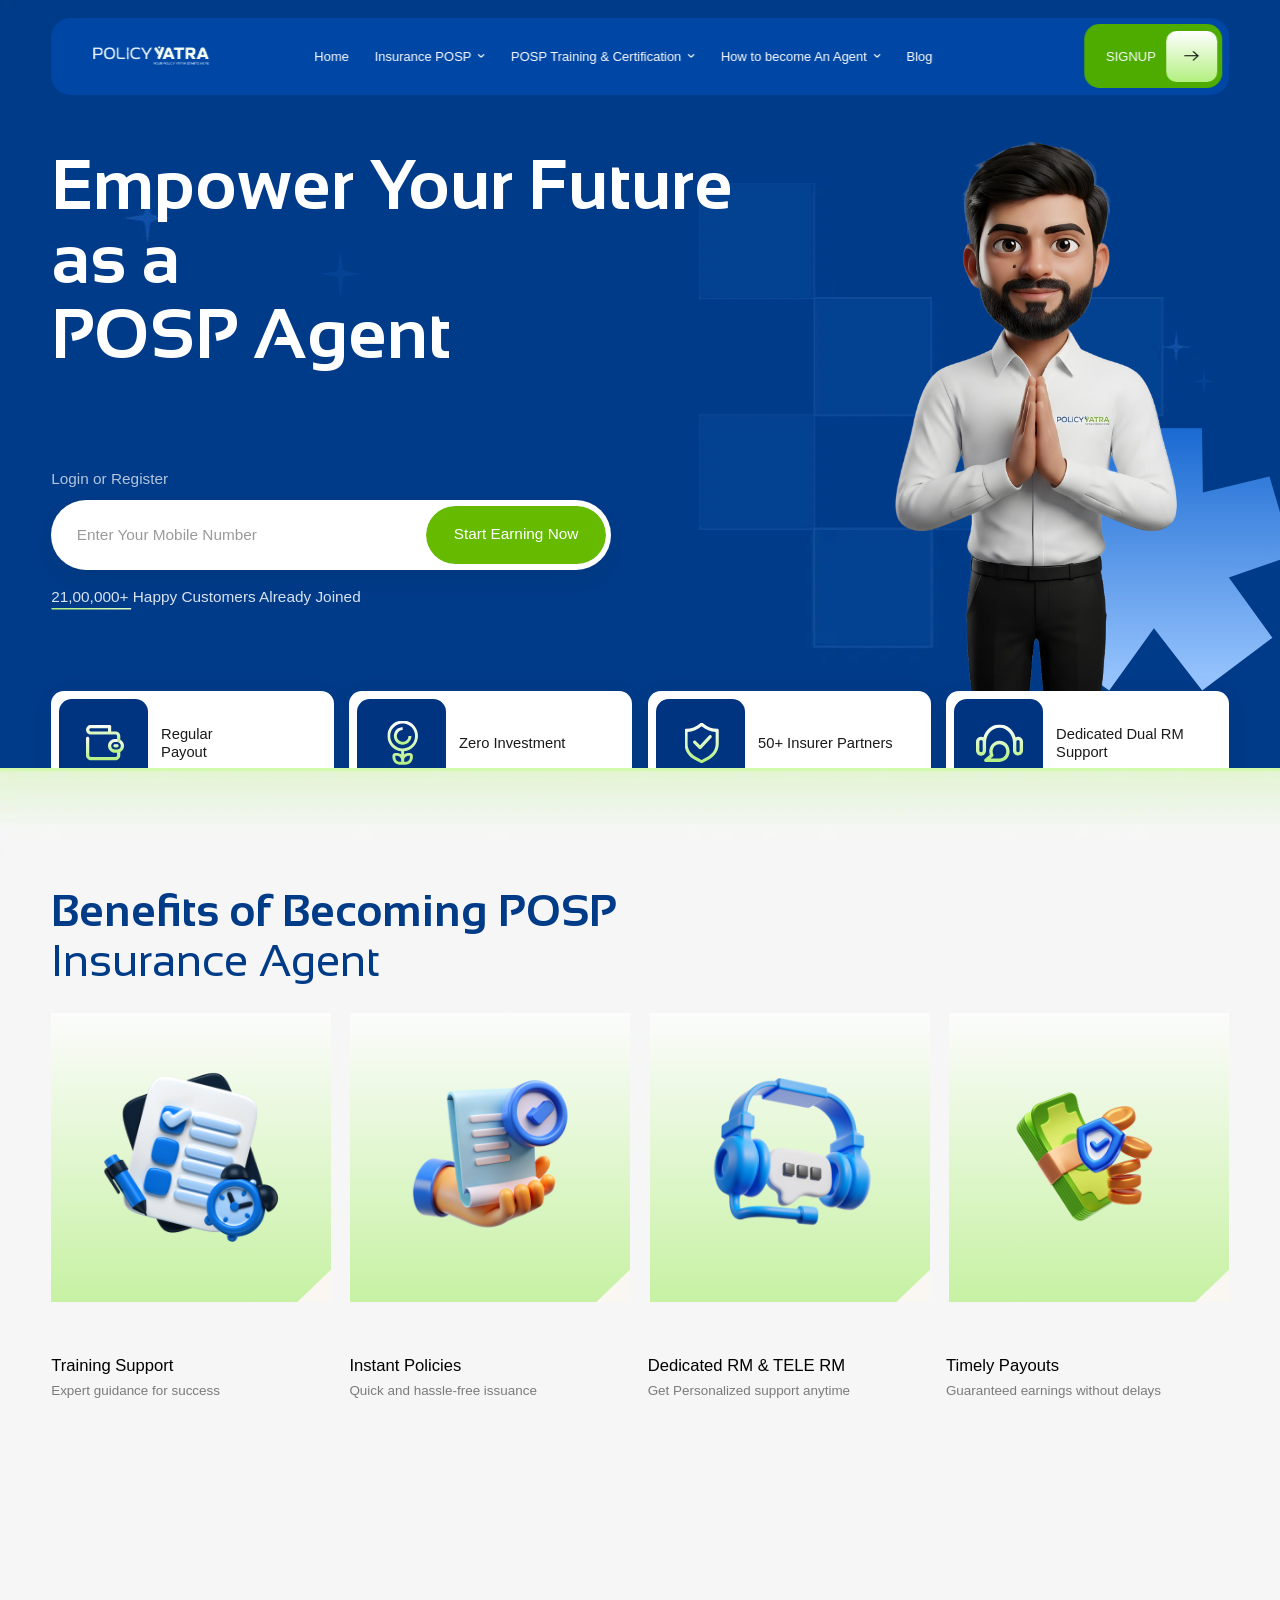
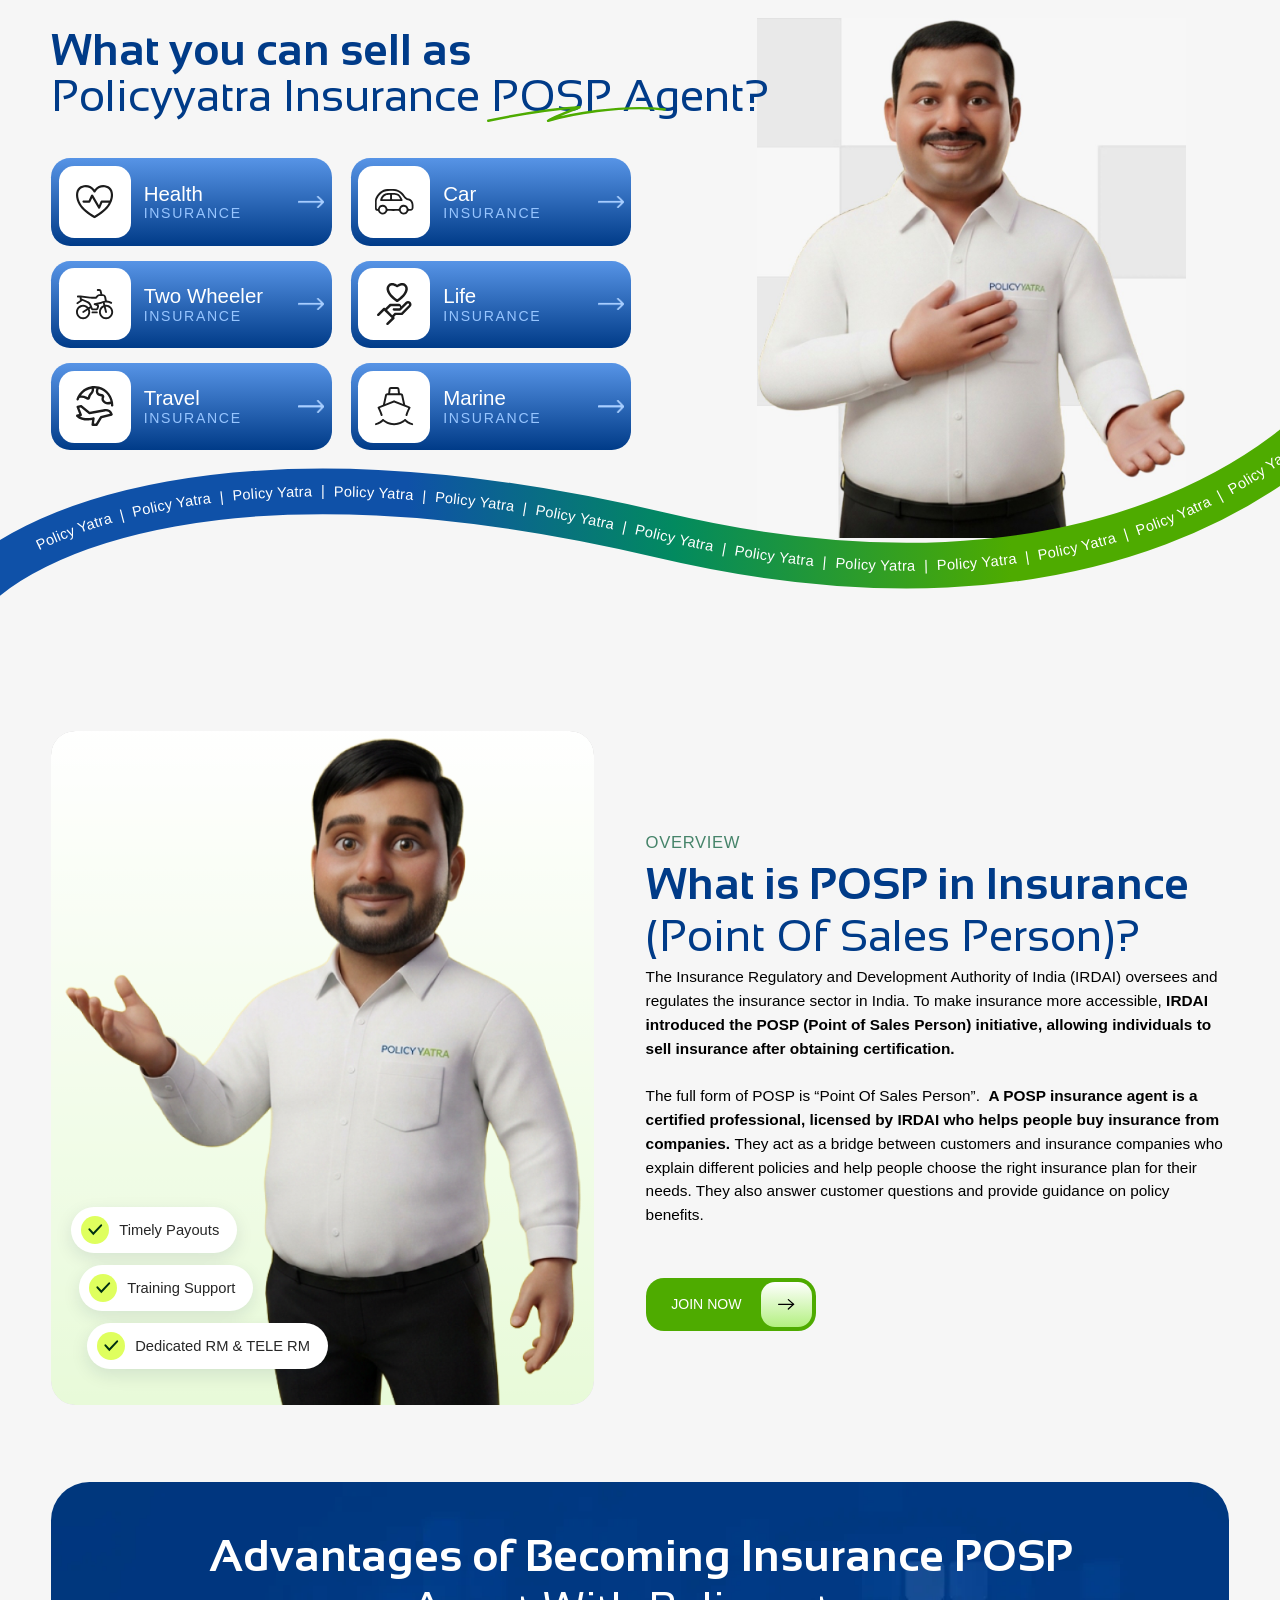
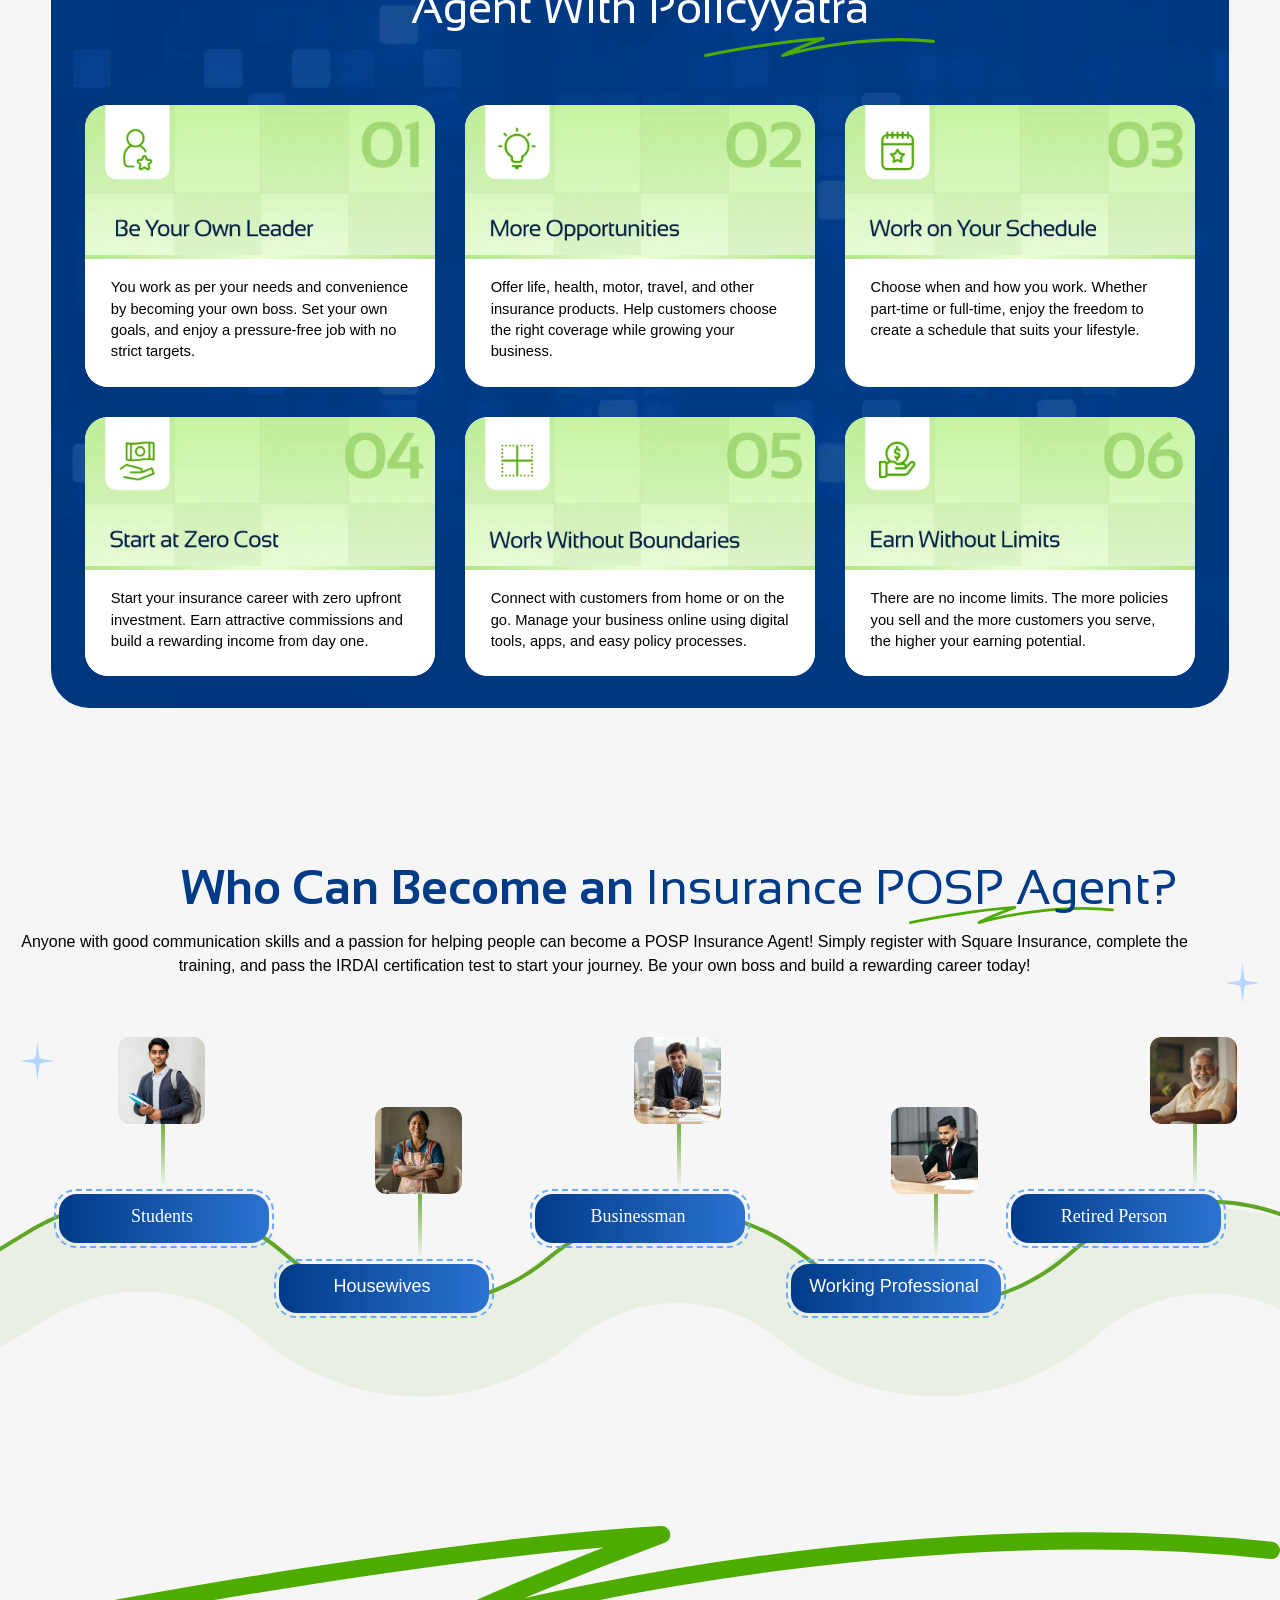
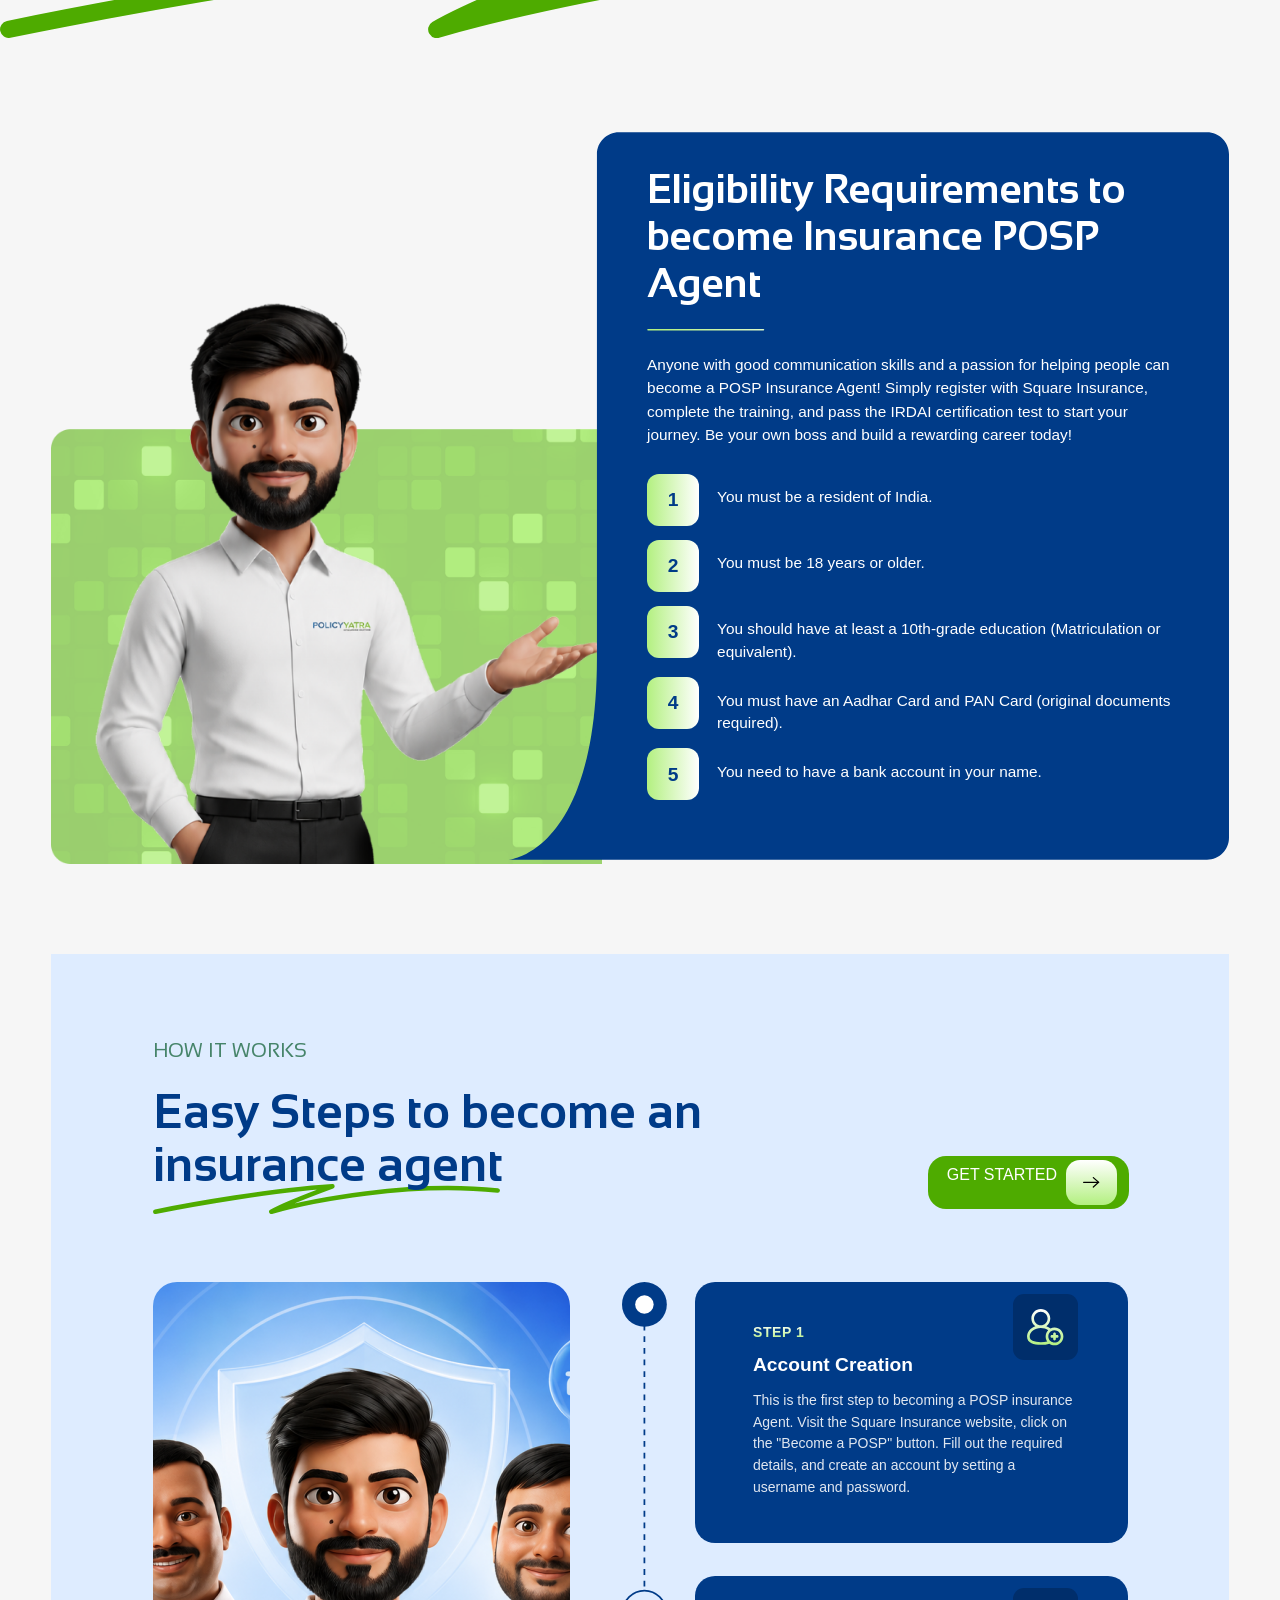
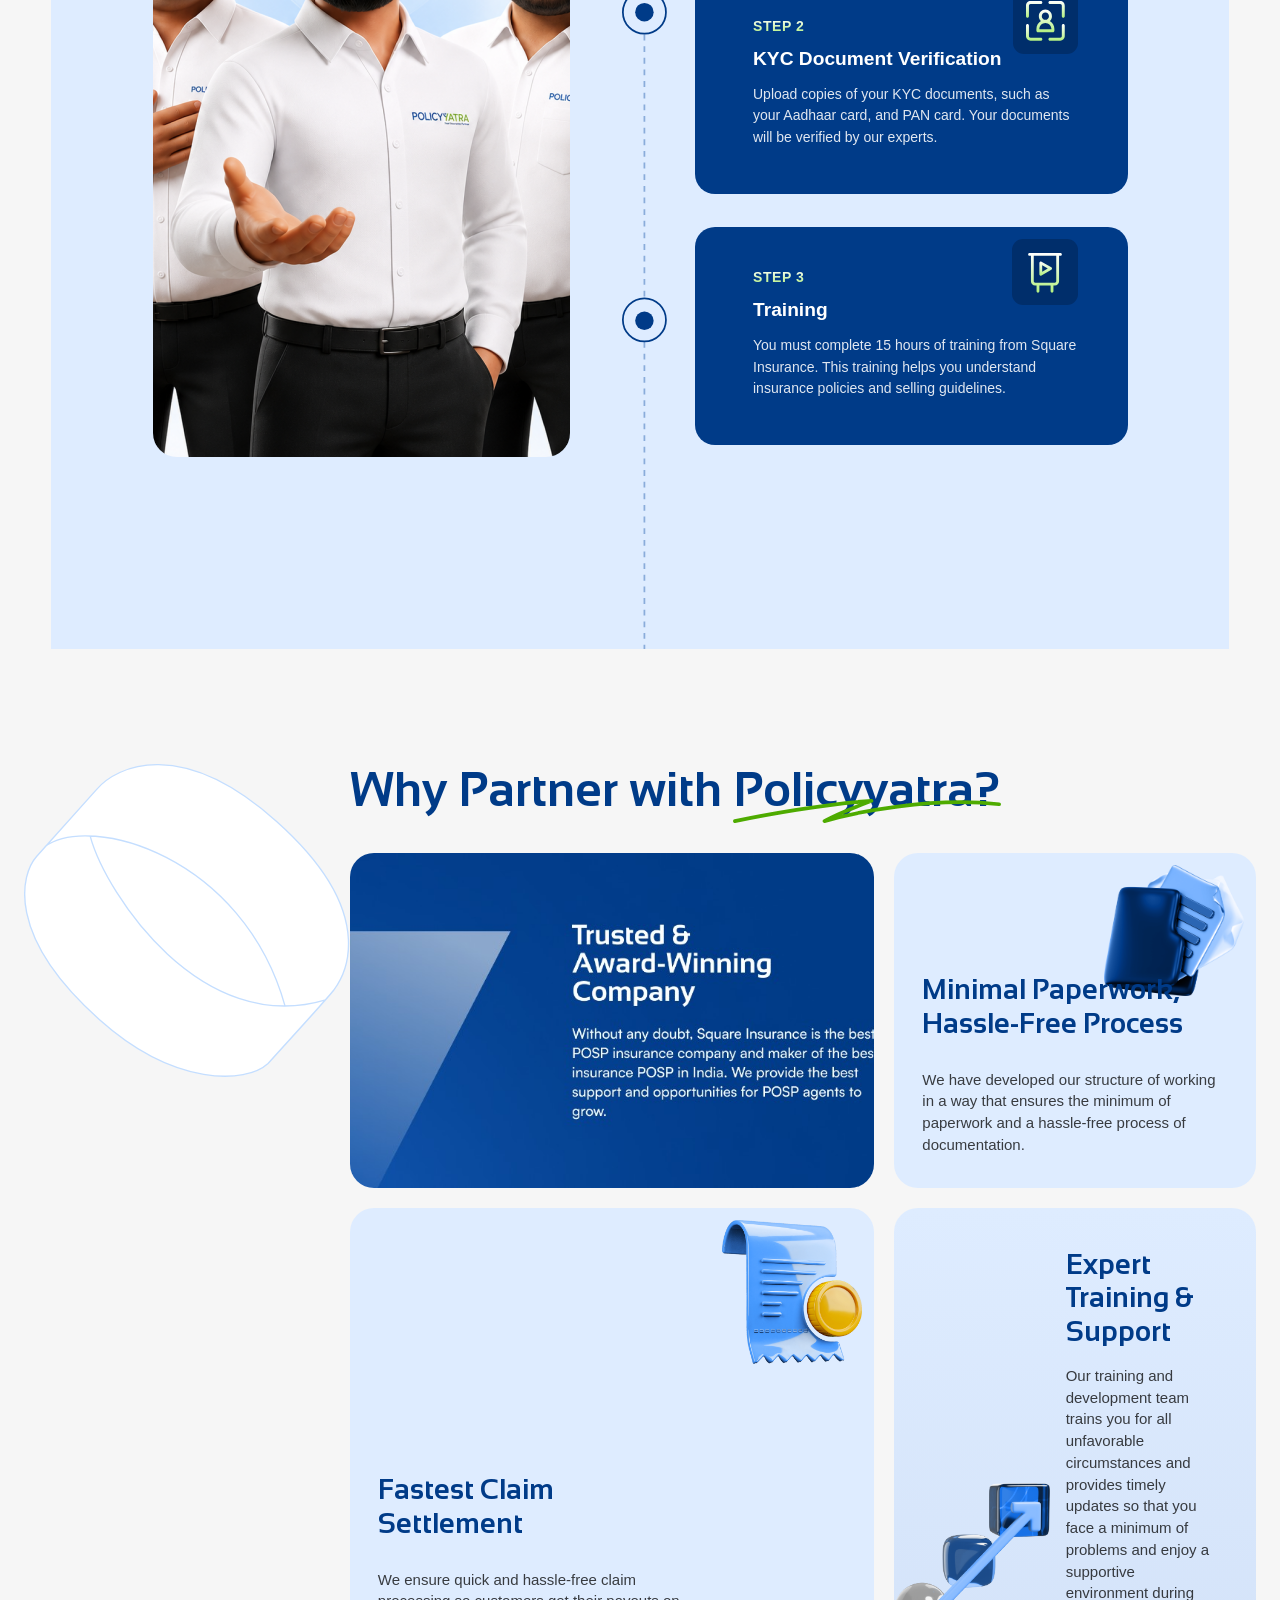
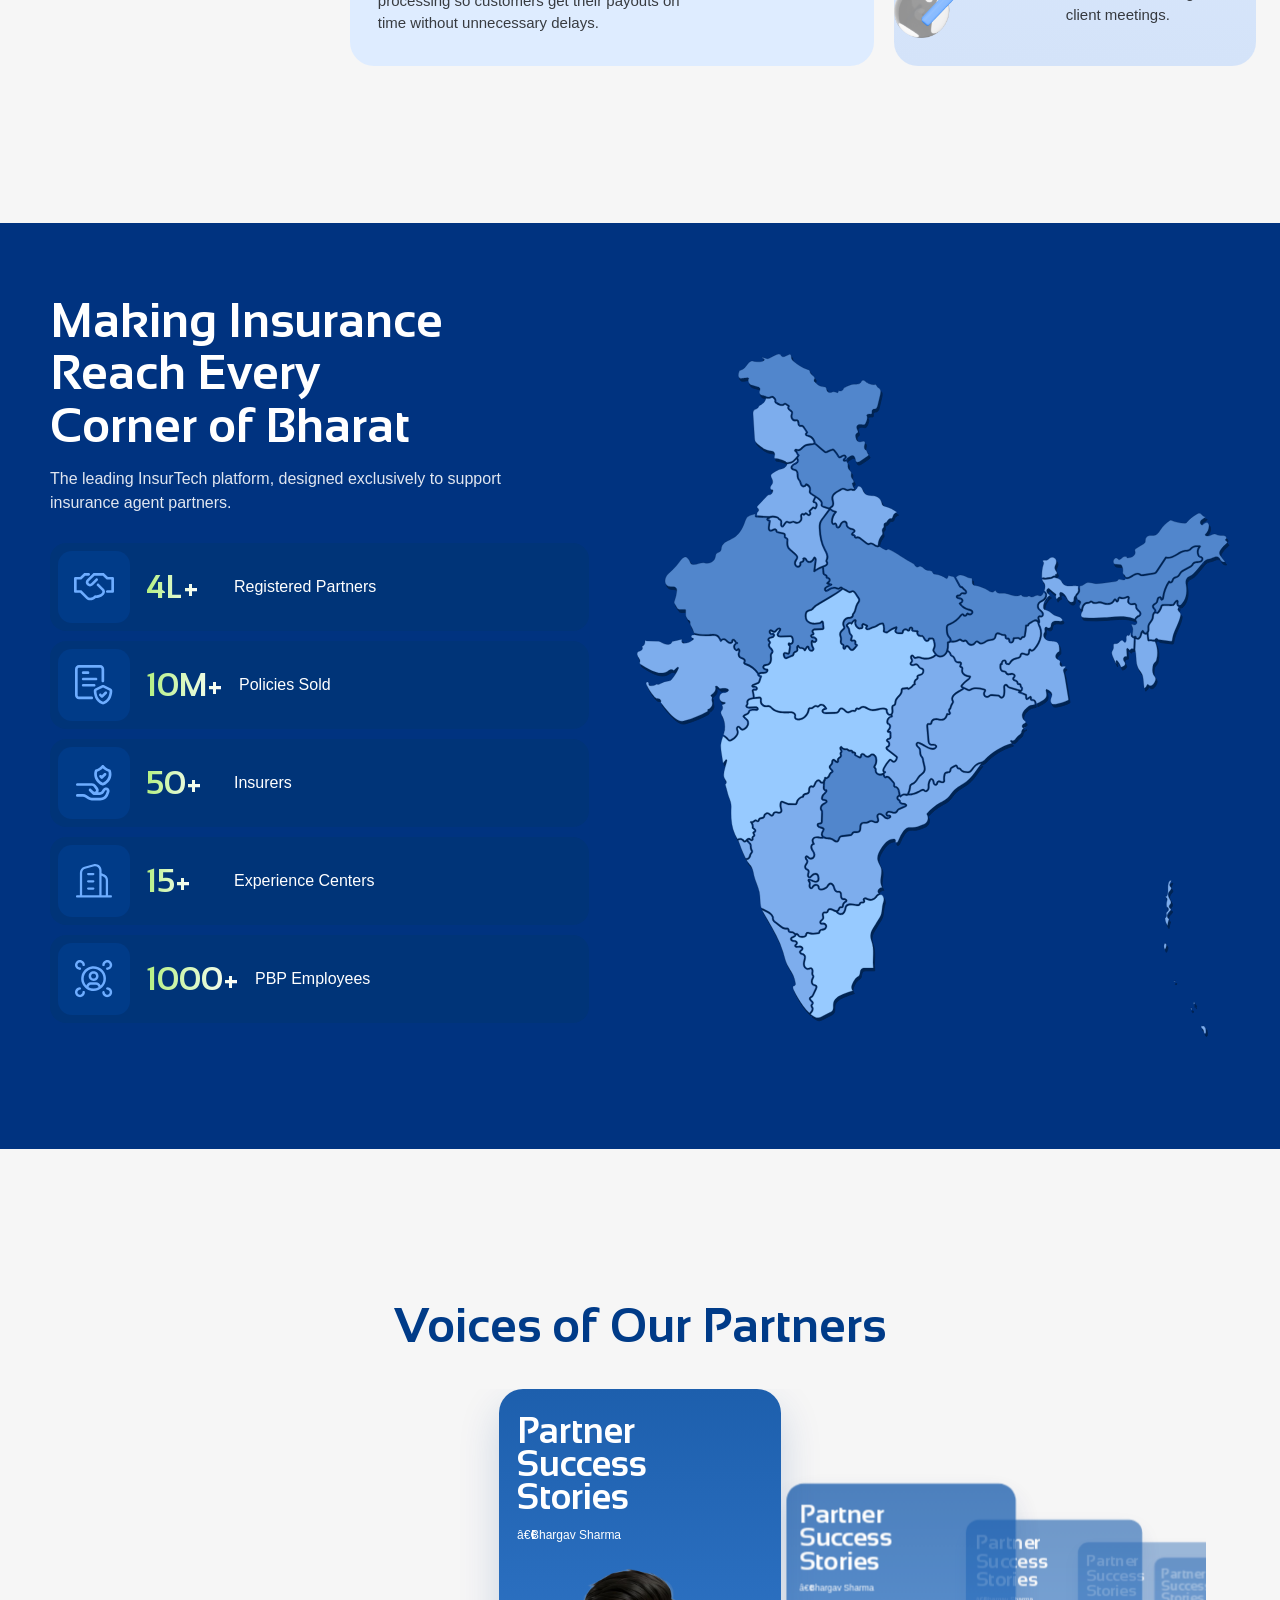
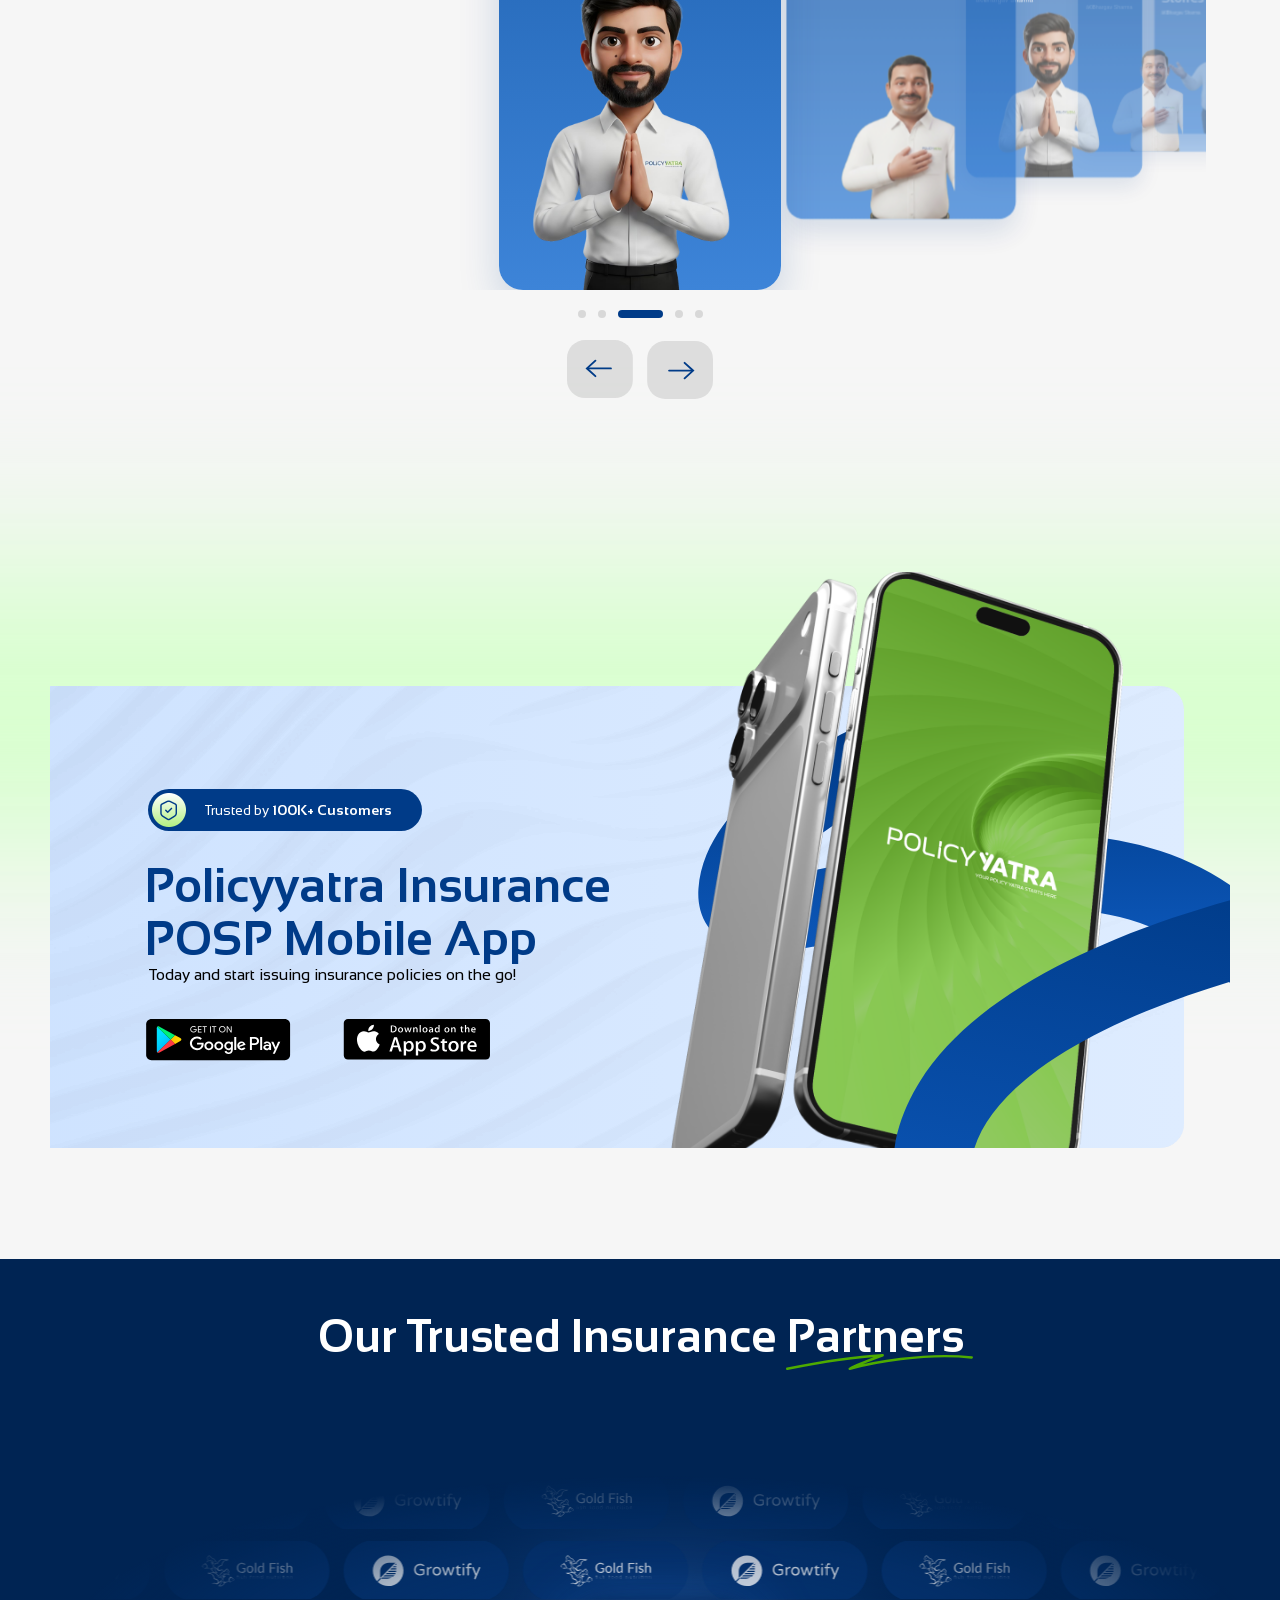
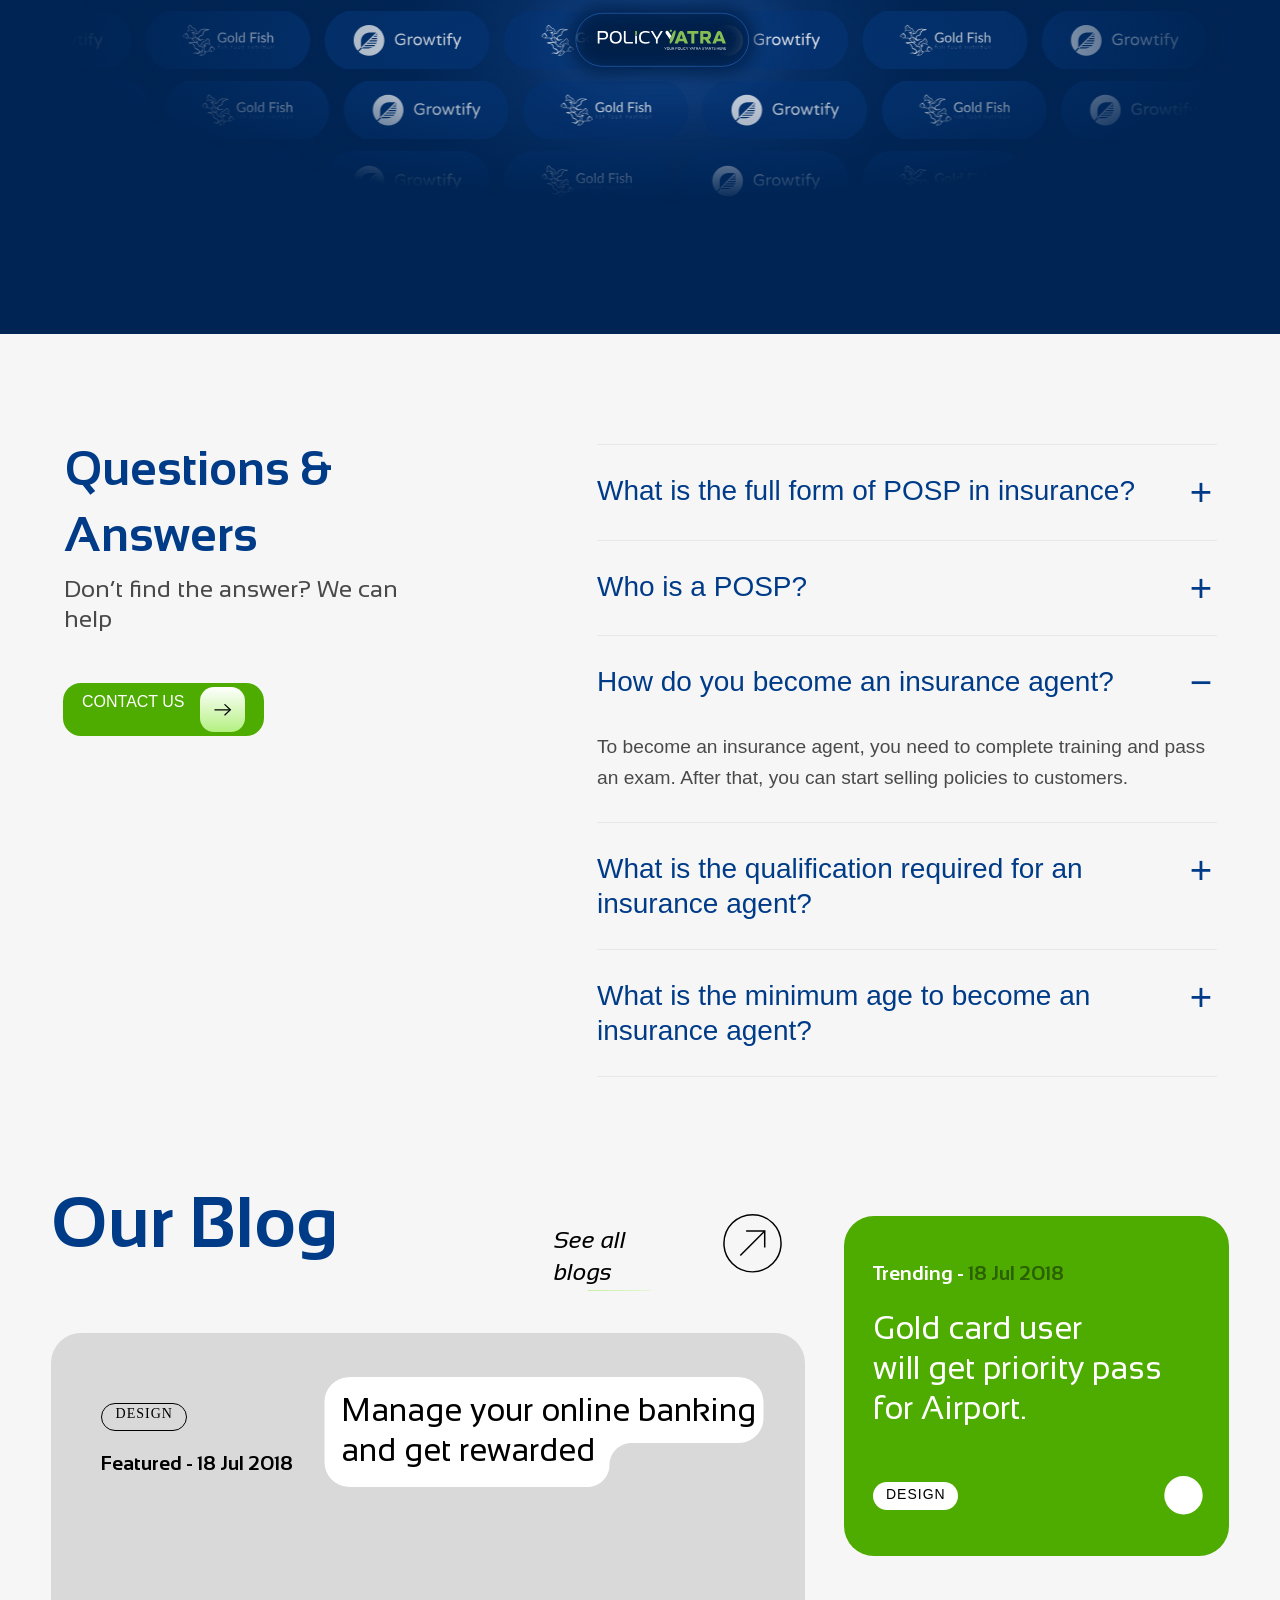
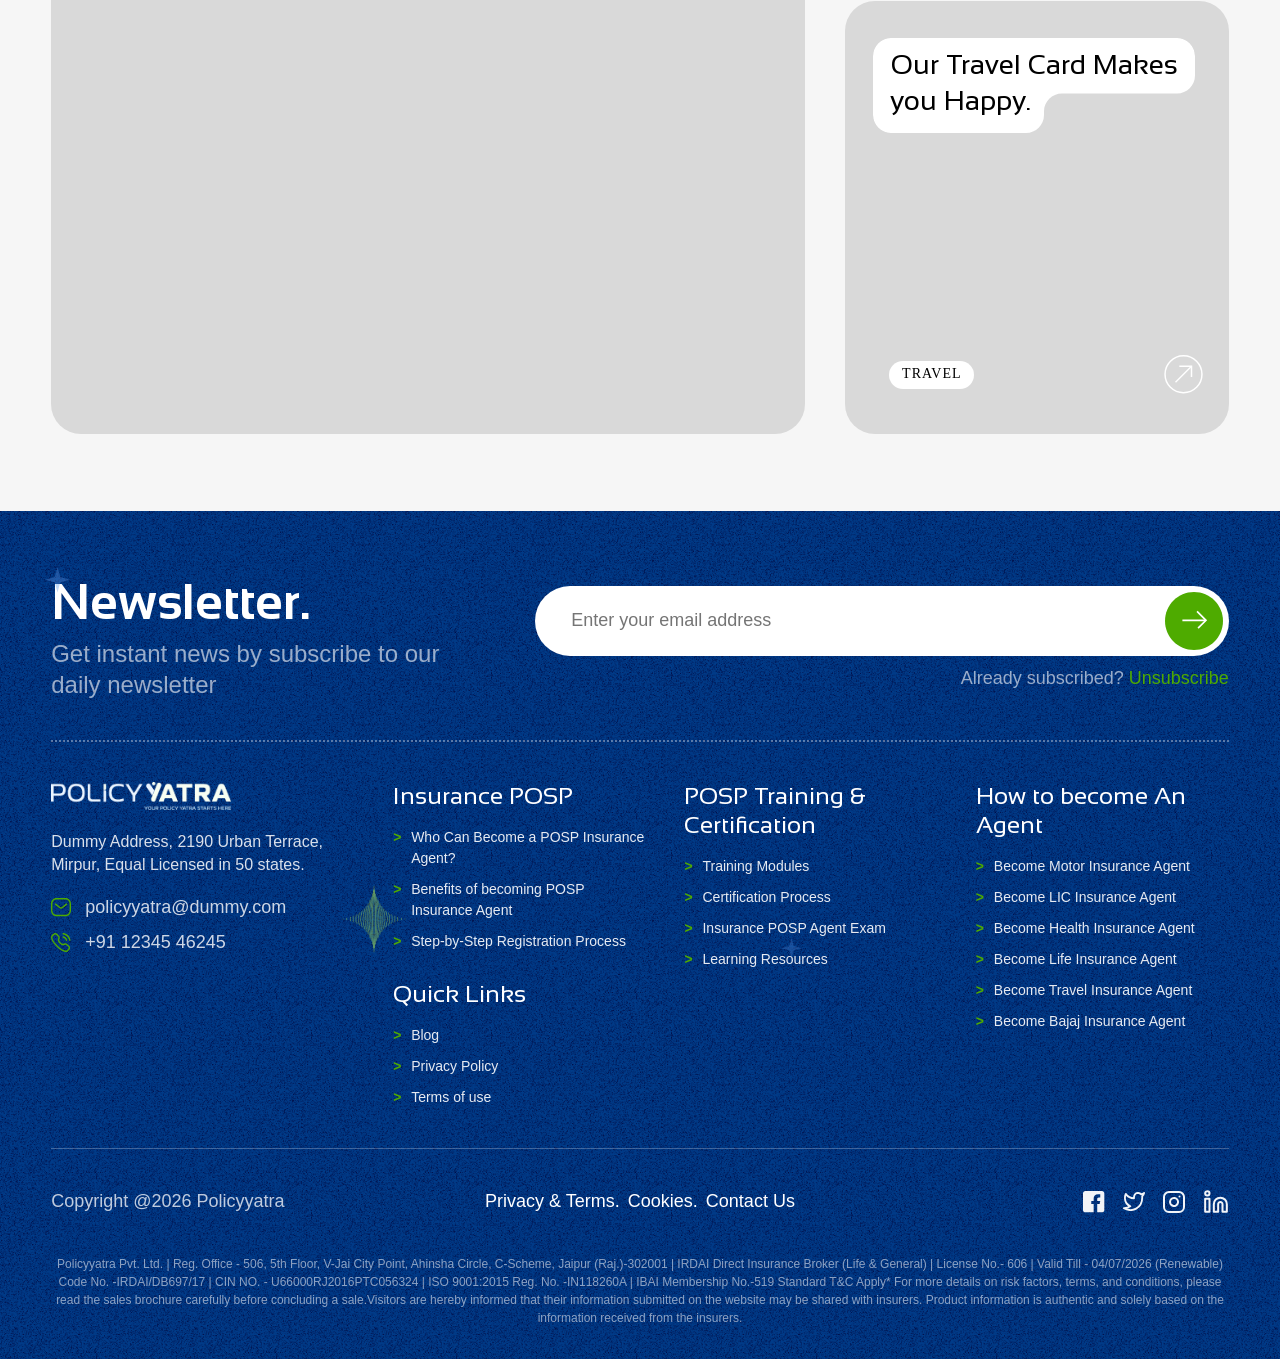
==== index.html @ 84788c5c "intial" ====
<!DOCTYPE html>
<html>

<head>
  <meta charset="utf-8" />
  <meta name="viewport" content="width=device-width, initial-scale=1, viewport-fit=cover" />

  <link rel="stylesheet" href="./global.css" />
  <link rel="stylesheet" href="./home.css" />
  <link rel="stylesheet" href="./forms/auth-forms.css" />
  <link rel="stylesheet" href="https://cdn.jsdelivr.net/npm/swiper@11/swiper-bundle.min.css" />
  <link rel="stylesheet" href="https://fonts.googleapis.com/css2?family=Sansation:wght@400;700&display=swap" />

  <style>
    @font-face {
      font-family: "Satoshi";
      src: url("https://cdn.jsdelivr.net/fontsource/fonts/satoshi@latest/latin-300-normal.woff2") format("woff2");
      font-weight: 300;
      font-style: normal;
      font-display: swap;
      unicode-range:
        U+0000-00FF, U+0131, U+0152-0153, U+02BB-02BC, U+02C6, U+02DA, U+02DC,
        U+0304, U+0308, U+0329, U+2000-206F, U+20AC, U+2122, U+2191, U+2193,
        U+2212, U+2215, U+FEFF, U+FFFD;
    }

    @font-face {
      font-family: "Satoshi";
      src: url("https://cdn.jsdelivr.net/fontsource/fonts/satoshi@latest/latin-ext-300-normal.woff2") format("woff2");
      font-weight: 300;
      font-style: normal;
      font-display: swap;
      unicode-range:
        U+0100-02AF, U+0304, U+0308, U+0329, U+1E00-1E9F, U+1EF2-1EFF, U+2020,
        U+20A0-20AB, U+20AD-20C0, U+2113, U+2C60-2C7F, U+A720-A7FF;
    }

    @font-face {
      font-family: "Satoshi";
      src: url("https://cdn.jsdelivr.net/fontsource/fonts/satoshi@latest/korean-300-normal.woff2") format("woff2");
      font-weight: 300;
      font-style: normal;
      font-display: swap;
      unicode-range:
        U+AC00-D7AF, U+1100-11FF, U+3130-318F, U+A960-A97F, U+D7B0-D7FF;
    }

    @font-face {
      font-family: "Satoshi";
      src: url("https://cdn.jsdelivr.net/fontsource/fonts/satoshi@latest/japanese-300-normal.woff2") format("woff2");
      font-weight: 300;
      font-style: normal;
      font-display: swap;
      unicode-range:
        U+3000-303F, U+3040-309F, U+30A0-30FF, U+FF00-FFEF, U+4E00-9FAF;
    }

    @font-face {
      font-family: "Satoshi";
      src: url("https://cdn.jsdelivr.net/fontsource/fonts/satoshi@latest/chinese-simplified-300-normal.woff2") format("woff2");
      font-weight: 300;
      font-style: normal;
      font-display: swap;
      unicode-range: U+4E00-9FFF, U+3400-4DBF;
    }

    @font-face {
      font-family: "Satoshi";
      src: url("https://cdn.jsdelivr.net/fontsource/fonts/satoshi@latest/latin-400-normal.woff2") format("woff2");
      font-weight: 400;
      font-style: normal;
      font-display: swap;
      unicode-range:
        U+0000-00FF, U+0131, U+0152-0153, U+02BB-02BC, U+02C6, U+02DA, U+02DC,
        U+0304, U+0308, U+0329, U+2000-206F, U+20AC, U+2122, U+2191, U+2193,
        U+2212, U+2215, U+FEFF, U+FFFD;
    }

    @font-face {
      font-family: "Satoshi";
      src: url("https://cdn.jsdelivr.net/fontsource/fonts/satoshi@latest/latin-ext-400-normal.woff2") format("woff2");
      font-weight: 400;
      font-style: normal;
      font-display: swap;
      unicode-range:
        U+0100-02AF, U+0304, U+0308, U+0329, U+1E00-1E9F, U+1EF2-1EFF, U+2020,
        U+20A0-20AB, U+20AD-20C0, U+2113, U+2C60-2C7F, U+A720-A7FF;
    }

    @font-face {
      font-family: "Satoshi";
      src: url("https://cdn.jsdelivr.net/fontsource/fonts/satoshi@latest/korean-400-normal.woff2") format("woff2");
      font-weight: 400;
      font-style: normal;
      font-display: swap;
      unicode-range:
        U+AC00-D7AF, U+1100-11FF, U+3130-318F, U+A960-A97F, U+D7B0-D7FF;
    }

    @font-face {
      font-family: "Satoshi";
      src: url("https://cdn.jsdelivr.net/fontsource/fonts/satoshi@latest/japanese-400-normal.woff2") format("woff2");
      font-weight: 400;
      font-style: normal;
      font-display: swap;
      unicode-range:
        U+3000-303F, U+3040-309F, U+30A0-30FF, U+FF00-FFEF, U+4E00-9FAF;
    }

    @font-face {
      font-family: "Satoshi";
      src: url("https://cdn.jsdelivr.net/fontsource/fonts/satoshi@latest/chinese-simplified-400-normal.woff2") format("woff2");
      font-weight: 400;
      font-style: normal;
      font-display: swap;
      unicode-range: U+4E00-9FFF, U+3400-4DBF;
    }

    @font-face {
      font-family: "Satoshi";
      src: url("https://cdn.jsdelivr.net/fontsource/fonts/satoshi@latest/latin-500-normal.woff2") format("woff2");
      font-weight: 500;
      font-style: normal;
      font-display: swap;
      unicode-range:
        U+0000-00FF, U+0131, U+0152-0153, U+02BB-02BC, U+02C6, U+02DA, U+02DC,
        U+0304, U+0308, U+0329, U+2000-206F, U+20AC, U+2122, U+2191, U+2193,
        U+2212, U+2215, U+FEFF, U+FFFD;
    }

    @font-face {
      font-family: "Satoshi";
      src: url("https://cdn.jsdelivr.net/fontsource/fonts/satoshi@latest/latin-ext-500-normal.woff2") format("woff2");
      font-weight: 500;
      font-style: normal;
      font-display: swap;
      unicode-range:
        U+0100-02AF, U+0304, U+0308, U+0329, U+1E00-1E9F, U+1EF2-1EFF, U+2020,
        U+20A0-20AB, U+20AD-20C0, U+2113, U+2C60-2C7F, U+A720-A7FF;
    }

    @font-face {
      font-family: "Satoshi";
      src: url("https://cdn.jsdelivr.net/fontsource/fonts/satoshi@latest/korean-500-normal.woff2") format("woff2");
      font-weight: 500;
      font-style: normal;
      font-display: swap;
      unicode-range:
        U+AC00-D7AF, U+1100-11FF, U+3130-318F, U+A960-A97F, U+D7B0-D7FF;
    }

    @font-face {
      font-family: "Satoshi";
      src: url("https://cdn.jsdelivr.net/fontsource/fonts/satoshi@latest/japanese-500-normal.woff2") format("woff2");
      font-weight: 500;
      font-style: normal;
      font-display: swap;
      unicode-range:
        U+3000-303F, U+3040-309F, U+30A0-30FF, U+FF00-FFEF, U+4E00-9FAF;
    }

    @font-face {
      font-family: "Satoshi";
      src: url("https://cdn.jsdelivr.net/fontsource/fonts/satoshi@latest/chinese-simplified-500-normal.woff2") format("woff2");
      font-weight: 500;
      font-style: normal;
      font-display: swap;
      unicode-range: U+4E00-9FFF, U+3400-4DBF;
    }

    @font-face {
      font-family: "Satoshi";
      src: url("https://cdn.jsdelivr.net/fontsource/fonts/satoshi@latest/latin-700-normal.woff2") format("woff2");
      font-weight: 700;
      font-style: normal;
      font-display: swap;
      unicode-range:
        U+0000-00FF, U+0131, U+0152-0153, U+02BB-02BC, U+02C6, U+02DA, U+02DC,
        U+0304, U+0308, U+0329, U+2000-206F, U+20AC, U+2122, U+2191, U+2193,
        U+2212, U+2215, U+FEFF, U+FFFD;
    }

    @font-face {
      font-family: "Satoshi";
      src: url("https://cdn.jsdelivr.net/fontsource/fonts/satoshi@latest/latin-ext-700-normal.woff2") format("woff2");
      font-weight: 700;
      font-style: normal;
      font-display: swap;
      unicode-range:
        U+0100-02AF, U+0304, U+0308, U+0329, U+1E00-1E9F, U+1EF2-1EFF, U+2020,
        U+20A0-20AB, U+20AD-20C0, U+2113, U+2C60-2C7F, U+A720-A7FF;
    }

    @font-face {
      font-family: "Satoshi";
      src: url("https://cdn.jsdelivr.net/fontsource/fonts/satoshi@latest/korean-700-normal.woff2") format("woff2");
      font-weight: 700;
      font-style: normal;
      font-display: swap;
      unicode-range:
        U+AC00-D7AF, U+1100-11FF, U+3130-318F, U+A960-A97F, U+D7B0-D7FF;
    }

    @font-face {
      font-family: "Satoshi";
      src: url("https://cdn.jsdelivr.net/fontsource/fonts/satoshi@latest/japanese-700-normal.woff2") format("woff2");
      font-weight: 700;
      font-style: normal;
      font-display: swap;
      unicode-range:
        U+3000-303F, U+3040-309F, U+30A0-30FF, U+FF00-FFEF, U+4E00-9FAF;
    }

    @font-face {
      font-family: "Satoshi";
      src: url("https://cdn.jsdelivr.net/fontsource/fonts/satoshi@latest/chinese-simplified-700-normal.woff2") format("woff2");
      font-weight: 700;
      font-style: normal;
      font-display: swap;
      unicode-range: U+4E00-9FFF, U+3400-4DBF;
    }

    @font-face {
      font-family: "Satoshi";
      src: url("https://cdn.jsdelivr.net/fontsource/fonts/satoshi@latest/latin-900-normal.woff2") format("woff2");
      font-weight: 900;
      font-style: normal;
      font-display: swap;
      unicode-range:
        U+0000-00FF, U+0131, U+0152-0153, U+02BB-02BC, U+02C6, U+02DA, U+02DC,
        U+0304, U+0308, U+0329, U+2000-206F, U+20AC, U+2122, U+2191, U+2193,
        U+2212, U+2215, U+FEFF, U+FFFD;
    }

    @font-face {
      font-family: "Satoshi";
      src: url("https://cdn.jsdelivr.net/fontsource/fonts/satoshi@latest/latin-ext-900-normal.woff2") format("woff2");
      font-weight: 900;
      font-style: normal;
      font-display: swap;
      unicode-range:
        U+0100-02AF, U+0304, U+0308, U+0329, U+1E00-1E9F, U+1EF2-1EFF, U+2020,
        U+20A0-20AB, U+20AD-20C0, U+2113, U+2C60-2C7F, U+A720-A7FF;
    }

    @font-face {
      font-family: "Satoshi";
      src: url("https://cdn.jsdelivr.net/fontsource/fonts/satoshi@latest/korean-900-normal.woff2") format("woff2");
      font-weight: 900;
      font-style: normal;
      font-display: swap;
      unicode-range:
        U+AC00-D7AF, U+1100-11FF, U+3130-318F, U+A960-A97F, U+D7B0-D7FF;
    }

    @font-face {
      font-family: "Satoshi";
      src: url("https://cdn.jsdelivr.net/fontsource/fonts/satoshi@latest/japanese-900-normal.woff2") format("woff2");
      font-weight: 900;
      font-style: normal;
      font-display: swap;
      unicode-range:
        U+3000-303F, U+3040-309F, U+30A0-30FF, U+FF00-FFEF, U+4E00-9FAF;
    }

    @font-face {
      font-family: "Satoshi";
      src: url("https://cdn.jsdelivr.net/fontsource/fonts/satoshi@latest/chinese-simplified-900-normal.woff2") format("woff2");
      font-weight: 900;
      font-style: normal;
      font-display: swap;
      unicode-range: U+4E00-9FFF, U+3400-4DBF;
    }

    @font-face {
      font-family: "Satoshi";
      src: url("https://cdn.jsdelivr.net/fontsource/fonts/satoshi@latest/latin-400-italic.woff2") format("woff2");
      font-weight: 400;
      font-style: italic;
      font-display: swap;
      unicode-range:
        U+0000-00FF, U+0131, U+0152-0153, U+02BB-02BC, U+02C6, U+02DA, U+02DC,
        U+0304, U+0308, U+0329, U+2000-206F, U+20AC, U+2122, U+2191, U+2193,
        U+2212, U+2215, U+FEFF, U+FFFD;
    }

    @font-face {
      font-family: "Satoshi";
      src: url("https://cdn.jsdelivr.net/fontsource/fonts/satoshi@latest/latin-ext-400-italic.woff2") format("woff2");
      font-weight: 400;
      font-style: italic;
      font-display: swap;
      unicode-range:
        U+0100-02AF, U+0304, U+0308, U+0329, U+1E00-1E9F, U+1EF2-1EFF, U+2020,
        U+20A0-20AB, U+20AD-20C0, U+2113, U+2C60-2C7F, U+A720-A7FF;
    }

    @font-face {
      font-family: "Satoshi";
      src: url("https://cdn.jsdelivr.net/fontsource/fonts/satoshi@latest/korean-400-italic.woff2") format("woff2");
      font-weight: 400;
      font-style: italic;
      font-display: swap;
      unicode-range:
        U+AC00-D7AF, U+1100-11FF, U+3130-318F, U+A960-A97F, U+D7B0-D7FF;
    }

    @font-face {
      font-family: "Satoshi";
      src: url("https://cdn.jsdelivr.net/fontsource/fonts/satoshi@latest/japanese-400-italic.woff2") format("woff2");
      font-weight: 400;
      font-style: italic;
      font-display: swap;
      unicode-range:
        U+3000-303F, U+3040-309F, U+30A0-30FF, U+FF00-FFEF, U+4E00-9FAF;
    }

    @font-face {
      font-family: "Satoshi";
      src: url("https://cdn.jsdelivr.net/fontsource/fonts/satoshi@latest/chinese-simplified-400-italic.woff2") format("woff2");
      font-weight: 400;
      font-style: italic;
      font-display: swap;
      unicode-range: U+4E00-9FFF, U+3400-4DBF;
    }
  </style>
</head>

<body class="is-loading">
  <div id="page-loader" class="page-loader" role="status" aria-live="polite" aria-label="Loading Policy Yatra">
    <div class="page-loader__stage">
      <div class="page-loader__monogram" aria-hidden="true">
        <svg class="page-loader__monogram-svg" viewBox="0 0 16 21" fill="none" xmlns="http://www.w3.org/2000/svg">
          <path class="monogram-part monogram-part--left" fill-rule="evenodd" clip-rule="evenodd"
            d="M0.963361 2.08997C-0.0595575 2.86884 -0.307638 4.37933 0.411465 5.44819L6.22177 14.0842L8.28719 8.79837L4.12875 2.61754C3.40965 1.54899 1.98535 1.31141 0.963258 2.08997H0.963361ZM6.66797 14.7472L9.38768 18.7891L11.4534 13.504L8.7341 9.46263L6.66786 14.7472H6.66797Z"
            fill="white" />
          <path class="monogram-part monogram-part--right" fill-rule="evenodd" clip-rule="evenodd"
            d="M14.2193 0.923833L14.2196 0.923936C15.3869 1.46017 15.9582 2.8804 15.4894 4.08037L9.56482 19.2438C9.09596 20.444 7.75769 20.9867 6.59043 20.4504L6.59012 20.4503C5.42287 19.914 4.8515 18.4939 5.32036 17.2938L11.2449 2.13041C11.7138 0.930228 13.0521 0.387495 14.2193 0.923833Z"
            fill="#84BD54" />
          <path class="monogram-part monogram-part--dot" fill-rule="evenodd" clip-rule="evenodd"
            d="M7.76458 1.52588e-05C8.70446 1.52588e-05 9.46612 0.762793 9.46612 1.70383C9.46612 2.64498 8.70436 3.40765 7.76458 3.40765C6.8247 3.40765 6.06305 2.64487 6.06305 1.70383C6.06305 0.76269 6.8248 1.52588e-05 7.76458 1.52588e-05Z"
            fill="#84BD54" />
        </svg>
      </div>

      <div class="page-loader__full-logo">
        <div class="page-loader__brand">
          <img class="page-loader__policy" alt="" src="./public/Policy.svg" />
          <div class="page-loader__wordmark">
            <img class="page-loader__arta" alt="" src="./public/ARTA.svg" />
            <img class="page-loader__y" alt="" src="./public/Y.svg" />
          </div>
        </div>
        <div class="page-loader__tagline-wrap">
          <img class="page-loader__tagline" alt="Your Policy Yatra starts here" src="./public/Tagline.svg" />
        </div>
      </div>
    </div>
  </div>

  <div class="home">
    <img class="vec-icon" alt="" src="./public/Vec.svg" />

    <div class="home-inner">
      <div class="brand-details-parent">
        <div class="brand-details">
          <img class="policy-icon" alt="" src="./public/Policy.svg" />

          <div class="wordmark-elements">
            <img class="arta-icon" alt="" src="./public/ARTA.svg" />

            <img class="y-icon" alt="" src="./public/Y.svg" />
          </div>
        </div>
        <img class="tagline-icon" alt="" src="./public/Tagline.svg" />
      </div>
    </div>
    <img class="vec-icon2" loading="lazy" alt="" src="./public/Vec.svg" />

    <!-- path-icon moved under products section -->

    <section class="hero-section-parent">
      <div class="hero-section">
        <div class="bg-elements">
          <div class="header-container">
            <div class="bg"></div>
            <div class="anim-star">
              <img class="images-icon" loading="lazy" alt="" src="./public/Images.svg" />
            </div>
            <img class="character-icon" alt="" src="./public/Character5@2x.png" />
            <header class="header">
              <div class="logo-wrapper">
                <div class="header-logo">
                  <div class="brand-details">
                    <div class="wordmark-elements">
                      <img class="arta-icon" alt="" src="./public/footerlogo.png" />
                    </div>
                  </div>
                </div>
              </div>
              <div class="header-nav">
                <nav class="nav-links" aria-label="Main navigation">
                  <a href="#" class="nav-item">Home</a>
                  <a href="#" class="nav-item nav-item--dropdown">
                    Insurance POSP
                    <img class="nav-chevron" alt="" src="./public/Path-43.svg" />
                  </a>
                  <a href="#" class="nav-item nav-item--dropdown">
                    POSP Training & Certification
                    <img class="nav-chevron" alt="" src="./public/Path-43.svg" />
                  </a>
                  <a href="#" class="nav-item nav-item--dropdown">
                    How to become An Agent
                    <img class="nav-chevron" alt="" src="./public/Path-43.svg" />
                  </a>
                  <a href="#" class="nav-item">Blog</a>
                </nav>
                <button class="sign-up" type="button" data-auth-show="signup" aria-controls="heroAuthMount">
                  <span class="signup">Signup</span>
                  <span class="sign-up-arrow">
                    <img class="cta-icon" alt="" src="./public/CTA1.svg" />
                  </span>
                </button>
              </div>
            </header>
            <div class="header-container-inner">
              <div class="frame-parent">
                <section class="graphic-title-elements-wrapper">
                  <div class="graphic-title-elements">
                    <div class="visuals-wrapper">
                      <!-- <div class="rectangle-group">
                          <div class="frame-item"></div>
                          <div class="frame-inner"></div>
                          <div class="rectangle-div"></div>
                          <div class="frame-child2"></div>
                          <div class="frame-child3"></div>
                          <div class="frame-child4"></div>
                        </div> -->
                      <img class="all-shape-icon" alt="" src="./public/All-Shape.svg" />
                    </div>
                    <div class="scribble-hero-section">
                      <div class="vec-wrapper">
                        <img class="vec-icon3" loading="lazy" alt="" src="./public/Vec1.svg" />
                      </div>
                    </div>
                    <h1 class="empower-your-future-container">
                      <span class="empower-your-future">Empower Your Future as a
                      </span>
                      <b class="empower-your-future">POSP Agent</b>
                    </h1>
                  </div>
                </section>
                <section class="user-interaction-block">
                  <div class="auth-form-area">
                    <div class="hero-default-cta" id="heroDefaultCta">
                      <div class="login-or-register">
                        Login or Register<br />
                      </div>
                      <div class="input">
                        <input class="mobile-number-input" placeholder="Enter Your Mobile Number" type="tel"
                          inputmode="numeric" />
                        <button class="start-earning-button" type="button">
                          <div class="rec2"></div>
                          <img class="shine-icon" alt="" src="./public/Shine.svg" />
                          <span class="start-earning-now">Start Earning Now</span>
                        </button>
                      </div>
                    </div>
                    <div class="hero-auth-mount" id="heroAuthMount" hidden></div>
                  </div>
                  <div class="frame-group">
                    <div class="happy-customers-already-joined-wrapper">
                      <div class="happy-customers-already">
                        21,00,000+ Happy Customers Already Joined
                      </div>
                    </div>
                    <img class="status-indicator-icon" alt="" src="./public/Status-Indicator.svg" />
                  </div>
                </section>
                <section class="feature-list-block">
                  <div class="feature-cards-list">
                    <div class="hf-1">
                      <div class="f-1">
                        <div class="rec3"></div>
                        <div class="rec4"></div>
                        <div class="regular-payout-wrapper">
                          <div class="regular-payout">
                            Regular<br />Payout
                          </div>
                        </div>
                        <img class="ico-icon" alt="" src="./public/Ico.svg" />
                      </div>
                    </div>
                    <div class="hf-1">
                      <div class="f-2">
                        <div class="rec3"></div>
                        <div class="rec4"></div>
                        <div class="zero-investment-wrapper">
                          <div class="zero-investment">Zero Investment</div>
                        </div>
                        <img class="ico-icon2" alt="" src="./public/Ico14.svg" />
                      </div>
                    </div>
                    <div class="hf-1">
                      <div class="f-3">
                        <div class="rec3"></div>
                        <div class="rec4"></div>
                        <div class="insurer-partners-wrapper">
                          <div class="insurer-partners">
                            50+ Insurer Partners
                          </div>
                        </div>
                        <img class="ico-icon3" alt="" src="./public/Ico1.svg" />
                      </div>
                    </div>
                    <div class="hf-1">
                      <div class="f-4">
                        <div class="rec3"></div>
                        <div class="rec4"></div>
                        <div class="dedicated-dual-rm-support-wrapper">
                          <div class="dedicated-dual-rm">
                            Dedicated Dual RM Support
                          </div>
                        </div>
                        <img class="ico-icon4" alt="" src="./public/Ico2.svg" />
                      </div>
                    </div>
                  </div>
                </section>
              </div>
            </div>
          </div>
        </div>
      </div>
      <section class="frame-container">
        <div class="gradient-parent">
          <div class="gradient"></div>
          <!-- <div class="bar"></div> -->
        </div>
        <h1 class="benefits-of-becoming-container">
          <b class="benefits-of-becoming">Benefits of Becoming POSP</b>
          <span class="benefits-of-becoming"> Insurance Agent</span>
        </h1>
      </section>
      <div class="benefit-visuals-block">
        <div class="visuals-grid">
          <section class="benefit-image-row">
            <div class="image-row-items">
              <img class="image-icon" alt="" src="./public/Image.svg" />

              <img class="placeholder-empty-icon" loading="lazy" alt="" src="./public/Placeholder-Empty@2x.png" />
            </div>
            <div class="image-row-items">
              <img class="image-icon" alt="" src="./public/Image.svg" />

              <img class="icon" loading="lazy" alt="" src="./public/21@2x.png" />
            </div>
            <div class="image-row-items">
              <img class="image-icon" alt="" src="./public/Image.svg" />

              <img class="icon2" alt="" src="./public/31@2x.png" />
            </div>
            <div class="image-row-items">
              <img class="image-icon" alt="" src="./public/Image.svg" />

              <img class="icon3" loading="lazy" alt="" src="./public/4@2x.png" />
            </div>
          </section>
          <div class="benefit-descriptions">
            <div class="training-support-expert-guidan-container">
              <span class="training-support">Training Support<br /></span>
              <span class="expert-guidance-for">Expert guidance for success<br /></span>
            </div>
            <div class="description-pair">
              <div class="instant-policies-quick-and-container">
                <span class="training-support">Instant Policies<br /></span>
                <span class="expert-guidance-for">Quick and hassle-free issuance<br /><br /></span>
              </div>
            </div>
            <div class="description-pair2">
              <div class="dedicated-rm-container">
                <span class="training-support">Dedicated RM & TELE RM<br /></span>
                <span class="expert-guidance-for">Get Personalized support anytime<br /><br /></span>
              </div>
              <div class="dedicated-rm-container">
                <span class="training-support">Timely Payouts<br /></span>
                <span class="expert-guidance-for">Guaranteed earnings without delays<br /><br /></span>
              </div>
            </div>
          </div>
        </div>
      </div>
    </section>
   <div class="your-success-is">
      Your success is our mission. As business advisors, we offer expert
      guidance, unlocking your potential for growth and profitability.
    </div>

     <section class="home-child">
      <div class="product-display-area-parent">
        <section class="product-display-area">
          <h1 class="what-you-can-container">
            <b class="benefits-of-becoming">What you can sell as</b>
            <span class="benefits-of-becoming">Policyyatra Insurance POSP Agent?</span>
            <img class="vec-icon4" alt="" src="./public/Vec.svg" />
          </h1>
          <div class="product-type-grid">
            <div class="product-categories">
              <button class="first-product-row" type="button">
                <div class="rec11"></div>
                <div class="first-product-row-inner">
                  <div class="rec-parent">
                    <div class="rec12"></div>
                    <img class="ico-icon5" alt="" src="./public/Ico3.svg" />
                  </div>
                </div>
                <div class="health-insurance-wrapper">
                  <div class="health-insurance">
                    <span class="health">Health<br /></span>
                    <span class="insurance">Insurance</span>
                  </div>
                </div>
                <div class="first-product-row-child">
                  <img class="arrow-icon" alt="" src="./public/arrow-right.png" />
                </div>
              </button>
              <button class="second-product-row" type="button">
                <div class="rec11"></div>
                <div class="additional-product-details">
                  <div class="more-icons-container">
                    <div class="rec12"></div>
                    <img class="ico-icon6" alt="" src="./public/Ico4.svg" />
                  </div>
                  <div class="car-insurance-wrapper">
                    <div class="health-insurance">
                      <span class="health">Car<br /></span>
                      <span class="insurance">Insurance</span>
                    </div>
                  </div>
                </div>
                <div class="first-product-row-child">
                  <img class="arrow-icon" alt="" src="./public/arrow-right.png" />
                </div>
              </button>
            </div>
            <div class="product-categories">
              <button class="first-product-row" type="button">
                <div class="rec11"></div>
                <div class="inner">
                  <div class="rec-group">
                    <div class="rec12"></div>
                    <img class="ico-icon7" alt="" src="./public/Ico7.svg" />
                  </div>
                </div>
                <div class="health-insurance-wrapper">
                  <div class="health-insurance">
                    <span class="health">Two Wheeler<br /></span>
                    <span class="insurance">Insurance</span>
                  </div>
                </div>
                <div class="first-product-row-child">
                  <img class="arrow-icon" alt="" src="./public/arrow-right.png" />
                </div>
              </button>
              <button class="second-product-row" type="button">
                <div class="rec11"></div>
                <div class="additional-product-details">
                  <div class="rec-container">
                    <div class="rec12"></div>
                    <img class="ico-icon8" alt="" src="./public/Ico5.svg" />
                  </div>
                  <div class="car-insurance-wrapper">
                    <div class="health-insurance">
                      <span class="health">Life<br /></span>
                      <span class="insurance">Insurance</span>
                    </div>
                  </div>
                </div>
                <div class="first-product-row-child">
                  <img class="arrow-icon" alt="" src="./public/arrow-right.png" />
                </div>
              </button>
            </div>
            <div class="product-categories">
              <button class="first-product-row" type="button">
                <div class="rec11"></div>
                <div class="inner">
                  <div class="rec-group">
                    <div class="rec12"></div>
                    <img class="ico-icon7" alt="" src="./public/Ico6.svg" />
                  </div>
                </div>
                <div class="health-insurance-wrapper">
                  <div class="health-insurance">
                    <span class="health">Travel<br /></span>
                    <span class="insurance">Insurance</span>
                  </div>
                </div>
                <div class="first-product-row-child">
                  <img class="arrow-icon" alt="" src="./public/arrow-right.png" />
                </div>
              </button>
              <button class="second-product-row" type="button">
                <div class="rec11"></div>
                <div class="additional-product-details">
                  <div class="rec-container">
                    <div class="rec12"></div>
                    <img class="ico-icon8" alt="" src="./public/Ico31.svg" />
                  </div>
                  <div class="car-insurance-wrapper">
                    <div class="health-insurance">
                      <span class="health">Marine<br /></span>
                      <span class="insurance">Insurance</span>
                    </div>
                  </div>
                </div>
                <div class="first-product-row-child">
                  <img class="arrow-icon" alt="" src="./public/arrow-right.png" />
                </div>
              </button>
            </div>
          </div>
        </section>
        <section class="bg-parent">
          <img class="character-icon2" loading="lazy" alt="" src="./public/hero-2.jpg" />
        </section>
      </div>

      <svg class="path-icon" viewBox="0 0 1904 349" fill="none" xmlns="http://www.w3.org/2000/svg" aria-hidden="true">
        <defs>
          <linearGradient id="path-yatra-gradient" x1="603.271" y1="172.2" x2="1397.77" y2="172.2"
            gradientUnits="userSpaceOnUse">
            <stop stop-color="#0F51A8" />
            <stop offset="0.442308" stop-color="#028A5F" />
            <stop offset="1" stop-color="#4EAB00" />
          </linearGradient>
          <path id="path-yatra-curve"
            d="M23.2706 329.45C90.9372 246.284 368.371 113.55 936.771 247.95C1505.17 382.35 1800.94 148.617 1877.77 14.9504" />
        </defs>
        <path
          d="M23.2706 329.45C90.9372 246.284 368.371 113.55 936.771 247.95C1505.17 382.35 1800.94 148.617 1877.77 14.9504"
          stroke="url(#path-yatra-gradient)" stroke-width="60" stroke-linecap="round" />
        <text class="path-icon__label">
          <textPath class="path-icon__text-path" href="#path-yatra-curve" startOffset="0"></textPath>
        </text>
      </svg>
    </section>
     <section class="frame-section">
      <div class="frame-parent3">
        <div class="frame-wrapper">
          <div class="frame-parent4">
            <section class="image-parent">
              <div class="image">
                <div class="image-child"></div>
                <div class="image-item"></div>
              </div>
              <div class="character-parent">
                <img class="character-icon3" alt="" src="./public/Character4@2x.png" />

                <div class="list-1">
                  <div class="list-1-child"></div>
                  <div class="icon-wrapper">
                    <img class="icon4" alt="" src="./public/Icon.svg" />
                  </div>
                  <div class="amazing-communicatio">Timely Payouts</div>
                </div>
                <div class="list-2">
                  <div class="list-2-child"></div>
                  <div class="icon-wrapper">
                    <img class="icon4" alt="" src="./public/Icon.svg" />
                  </div>
                  <div class="amazing-communicatio">Training Support</div>
                </div>
                <div class="list-3">
                  <div class="list-3-child"></div>
                  <div class="icon-wrapper">
                    <img class="icon4" alt="" src="./public/Icon.svg" />
                  </div>
                  <div class="amazing-communicatio3">
                    Dedicated RM & TELE RM
                  </div>
                </div>
              </div>
            </section>
            <section class="frame-wrapper2">
              <div class="frame-parent5">
                <div class="overview-parent">
                  <div class="overview">Overview</div>
                  <div class="what-is-posp-in-insurance-poi-wrapper">
                    <h1 class="what-is-posp-container">
                      <span>
                        <b class="benefits-of-becoming">What is POSP in Insurance
                        </b>
                        <span class="benefits-of-becoming">(Point Of Sales Person)?</span>
                      </span>
                    </h1>
                  </div>
                  <div class="the-insurance-regulatory-container">
                    <span class="the-insurance-regulatory">The Insurance Regulatory and Development Authority of
                      India (IRDAI) oversees and regulates the insurance
                      sector in India. To make insurance more accessible,
                    </span>
                    <b class="the-insurance-regulatory">IRDAI introduced the POSP (Point of Sales
                      Person) initiative, allowing individuals to sell
                      insurance after obtaining certification.<br /></b>
                    <span class="the-insurance-regulatory"><br />The full form of POSP is “Point Of Sales
                      Person”. </span>
                    <b class="the-insurance-regulatory">A POSP insurance agent is a certified professional,
                      licensed by IRDAI who helps people buy insurance from
                      companies.
                    </b>
                    <span class="the-insurance-regulatory">They act as a bridge between customers and insurance
                      companies who explain different policies and help people
                      choose the right insurance plan for their needs. They
                      also answer customer questions and provide guidance on
                      policy benefits.</span>
                  </div>
                </div>
                <button class="cta">
                  <div class="rec23"></div>
                  <div class="join-now-wrapper">
                    <div class="join-now">JOIN NOW</div>
                  </div>
                  <div class="button-visual">
                    <div class="rec24"></div>
                    <img class="cta-icon2" alt="" src="./public/CTA1.svg" />
                  </div>
                </button>
              </div>
            </section>
          </div>
        </div>
        <div class="section-5">
          <div class="rec25"></div>

          <img class="vec-icon5" loading="lazy" alt="" src="./public/Vec.svg" />

          <div class="advantages-of-becoming-insuran-wrapper">
            <h1 class="advantages-of-becoming-container">
              <b class="benefits-of-becoming">Advantages of Becoming Insurance POSP
              </b>
              <span class="benefits-of-becoming">Agent With Policyyatra<br /></span>
            </h1>
          </div>
          <div class="frame-parent6">
            <section class="card-parent">
              <div class="card">
                <div class="frame-parent7">
                  <img class="advantage-card-img" loading="lazy" alt="Be Your Own Leader"
                    src="./public/advantage01.png" />
                </div>
              </div>
              <div class="card2">
                <div class="rec27"></div>
                <div class="you-work-as-per-your-needs-and-wrapper">
                  <div class="you-work-as">
                    You work as per your needs and convenience by becoming
                    your own boss. Set your own goals, and enjoy a
                    pressure-free job with no strict targets.<br />
                  </div>
                </div>
              </div>
            </section>
            <section class="card-parent">
              <div class="card">
                <div class="frame-parent7">
                  <img class="advantage-card-img" loading="lazy" alt="More Opportunities"
                    src="./public/advantage02.png" />
                </div>
              </div>
              <div class="card2">
                <div class="rec27"></div>
                <div class="you-work-as-per-your-needs-and-wrapper">
                  <div class="offer-life-health">
                    Offer life, health, motor, travel, and other insurance
                    products. Help customers choose the right coverage while
                    growing your business.
                  </div>
                </div>
              </div>
            </section>
            <section class="card-parent">
              <div class="card">
                <div class="frame-parent7">
                  <img class="advantage-card-img" loading="lazy" alt="Work on Your Schedule"
                    src="./public/advantage03.png" />
                </div>
              </div>
              <div class="card2">
                <div class="rec27"></div>
                <div class="you-work-as-per-your-needs-and-wrapper">
                  <div class="offer-life-health">
                    Choose when and how you work. Whether part-time or
                    full-time, enjoy the freedom to create a schedule that
                    suits your lifestyle.
                  </div>
                </div>
              </div>
            </section>
            <section class="card-parent">
              <div class="card">
                <div class="frame-parent7">
                  <img class="advantage-card-img" loading="lazy" alt="Start at Zero Cost"
                    src="./public/advantage04.png" />
                </div>
              </div>
              <div class="card8">
                <div class="rec27"></div>
                <div class="start-your-insurance-career-wi-wrapper">
                  <div class="offer-life-health">
                    Start your insurance career with zero upfront investment.
                    Earn attractive commissions and build a rewarding income
                    from day one.
                  </div>
                </div>
              </div>
            </section>
            <section class="card-parent">
              <div class="card">
                <div class="frame-parent7">
                  <img class="advantage-card-img" loading="lazy" alt="Work Without Boundaries"
                    src="./public/advantage05.png" />
                </div>
              </div>
              <div class="card2">
                <div class="rec27"></div>
                <div class="start-your-insurance-career-wi-wrapper">
                  <div class="offer-life-health">
                    Connect with customers from home or on the go. Manage your
                    business online using digital tools, apps, and easy policy
                    processes.
                  </div>
                </div>
              </div>
            </section>
            <section class="card-parent">
              <div class="card">
                <div class="frame-parent7">
                  <img class="advantage-card-img" loading="lazy" alt="Earn Without Limits"
                    src="./public/advantage06.png" />
                </div>
              </div>
              <div class="card2">
                <div class="rec27"></div>
                <div class="start-your-insurance-career-wi-wrapper">
                  <div class="offer-life-health">
                    There are no income limits. The more policies you sell and
                    the more customers you serve, the higher your earning
                    potential.
                  </div>
                </div>
              </div>
            </section>
          </div>
        </div>
      </div>
    </section>
    <img class="left-icon" alt="" src="./public/Left@2x.png" />

    <section class="home-inner2">
      <div class="frame-parent13">
        <div class="who-can-mobile-scroll" aria-label="Who can become an Insurance POSP Agent">
          <img class="who-can-mobile-scroll__img" src="./public/posp.png" alt="Who can become an Insurance POSP Agent"
            loading="lazy" />
        </div>
        <section class="frame-wrapper3">
          <div class="vec-parent">
            <img class="vec-icon6" loading="lazy" alt="" src="./public/Vec.svg" />

            <h1 class="who-can-become-container">
              <span class="who-can-become-container2">
                <b class="benefits-of-becoming">Who Can Become an </b>
                <span class="benefits-of-becoming">Insurance POSP Agent?</span>
              </span>
            </h1>
          </div>
        </section>
        <section class="frame-parent14">
          <div class="frame-wrapper4">
            <div class="frame-parent15">
              <div class="anyone-with-good-communication-wrapper">
                <div class="anyone-with-good">
                  Anyone with good communication skills and a passion for
                  helping people can become a POSP Insurance Agent! Simply
                  register with Square Insurance, complete the training, and
                  pass the IRDAI certification test to start your journey. Be
                  your own boss and build a rewarding career today!
                </div>
              </div>
              <img class="vector-icon" alt="" src="./public/Vector.svg" />
            </div>
          </div>
          <div class="frame-parent16">
            <div class="frame-parent17">
              <div class="vector-wrapper">
                <img class="vector-icon" alt="" src="./public/Vector.svg" />
              </div>
              <div class="div">
                <div class="vec-group">
                  <img class="vec-icon7" alt="" src="./public/Vec2.svg" />

                  <img class="img-icon" alt="" src="./public/Img@2x.png" />
                </div>
              </div>
            </div>
            <div class="div">
              <div class="vec-container">
                <img class="vec-icon7" alt="" src="./public/Vec2.svg" />

                <img class="img-icon" alt="" src="./public/Img4@2x.png" />
              </div>
              <div class="parent">
                <div class="div3">
                  <img class="vec-icon7" alt="" src="./public/Vec2.svg" />

                  <img class="img-icon" alt="" src="./public/Img1@2x.png" />
                </div>
                <div class="div4">
                  <img class="vec-icon7" alt="" src="./public/Vec2.svg" />

                  <img class="img-icon" alt="" src="./public/Img2@2x.png" />
                </div>
                <img class="bg-icon" alt="" src="./public/BG1.svg" />
              </div>
            </div>
            <div class="div">
              <div class="vec-group">
                <img class="vec-icon7" alt="" src="./public/Vec2.svg" />

                <img class="img-icon" alt="" src="./public/Img3@2x.png" />
              </div>
            </div>
          </div>
        </section>
        <section class="eligibility-categories">
          <div class="applicant-types">
            <div class="demographics">
              <div class="type-options">
                <div class="rec38"></div>
                <div class="rec39"></div>
                <div class="students">Students</div>
              </div>
              <div class="type-options">
                <div class="rec38"></div>
                <button class="rec41"></button>
                <div class="students">Businessman</div>
              </div>
              <div class="type-options">
                <div class="rec38"></div>
                <div class="rec39"></div>
                <div class="students">Retired Person</div>
              </div>
            </div>
            <div class="professions">
              <div class="occupation-set">
                <button class="button5">
                  <div class="rec38"></div>
                  <div class="rec39"></div>
                  <div class="housewives">Housewives</div>
                </button>
                <button class="button5">
                  <div class="rec38"></div>
                  <div class="rec39"></div>
                  <div class="housewives">Working Professional</div>
                </button>
              </div>
            </div>
          </div>
        </section>
      </div>
    </section>
    <img class="vec-icon12" alt="" src="./public/Vec.svg" /> 

    <section class="why-and-how">
      <div class="information-block">
        <div class="eligibility-visual">
          <img class="eligibility-character" src="./public/Left@2x.png" alt="" loading="lazy" />
        </div>
        <div class="why-you-should-choos-parent">
          <h1 class="why-you-should">
            Eligibility Requirements to become Insurance POSP Agent
          </h1>
          <img class="vec-icon13" alt="" src="./public/Status-Indicator.svg" />
          <section class="eligibility-list">
            <p class="anyone-with-good2">
              Anyone with good communication skills and a passion for helping
              people can become a POSP Insurance Agent! Simply register with
              Square Insurance, complete the training, and pass the IRDAI
              certification test to start your journey. Be your own boss and
              build a rewarding career today!
            </p>
            <div class="requirement-items">
              <div class="item-markers-parent">
                <div class="item-markers">
                  <b class="indicators">1</b>
                </div>
                <div class="condition-statements">
                  <div class="you-must-be">You must be a resident of India.</div>
                </div>
              </div>
            </div>
            <div class="requirement-items">
              <div class="item-markers-parent">
                <div class="item-markers">
                  <b class="indicators">2</b>
                </div>
                <div class="condition-statements">
                  <div class="you-must-be">You must be 18 years or older.</div>
                </div>
              </div>
            </div>
            <div class="requirement-items">
              <div class="item-markers-parent">
                <div class="item-markers">
                  <b class="indicators">3</b>
                </div>
                <div class="condition-statements">
                  <div class="you-must-be">
                    You should have at least a 10th-grade education
                    (Matriculation or equivalent).
                  </div>
                </div>
              </div>
            </div>
            <div class="requirement-items">
              <div class="item-markers-parent">
                <div class="item-markers">
                  <b class="indicators">4</b>
                </div>
                <div class="condition-statements">
                  <div class="you-must-be">
                    You must have an Aadhar Card and PAN Card (original
                    documents required).
                  </div>
                </div>
              </div>
            </div>
            <div class="requirement-items">
              <div class="item-markers-parent">
                <div class="item-markers">
                  <b class="indicators">5</b>
                </div>
                <div class="condition-statements">
                  <div class="you-must-be">
                    You need to have a bank account in your name.
                  </div>
                </div>
              </div>
            </div>
          </section>
        </div>
      </div>
      <div class="section-8">
        <div class="bg3"></div>
        <section class="heading-parent">
          <div class="heading">
            <div class="how-it-works">HOW IT WORKS</div>
            <h1 class="easy-steps-to">
              Easy Steps to become an insurance agent
            </h1>
            <img class="vec-icon14" loading="lazy" alt="" src="./public/Vec.svg" />
          </div>
          <div class="cta-wrapper">
            <button class="cta2">
              <div class="rec23"></div>
              <div class="join-now-wrapper">
                <div class="get-started">GET STARTED</div>
              </div>
              <div class="button-visual">
                <div class="rec24"></div>
                <img class="cta-icon2" alt="" src="./public/CTA1.svg" />
              </div>
            </button>
          </div>
        </section>
        <div class="process-content">
          <div class="video-embed">
            <img class="vid-icon" loading="lazy" alt="" src="./public/Vid@2x.png" />
          </div>
          <img class="process-line-icon" loading="lazy" alt="" src="./public/Process-Line.svg" />

          <div class="steps-container">
            <section class="step-1">
              <div class="rec55"></div>
              <div class="step-content-layouts-parent">
                <div class="step-content-layouts">
                  <div class="step-headers">
                    <b class="step-12">Step 1</b>
                  </div>
                  <div class="step-icons">
                    <div class="ico-rec"></div>
                    <img class="markers-icon" alt="" src="./public/Markers.svg" />
                  </div>
                </div>
                <h2 class="account-creation">Account Creation</h2>
              </div>
              <div class="this-is-the">
                This is the first step to becoming a POSP insurance Agent.
                Visit the Square Insurance website, click on the "Become a
                POSP" button. Fill out the required details, and create an
                account by setting a username and password.<br />
              </div>
            </section>
            <section class="step-1">
              <div class="rec55"></div>
              <div class="frame-parent18">
                <div class="frame-parent19">
                  <div class="step-headers">
                    <b class="step-12">Step 2</b>
                  </div>
                  <div class="ico-rec-parent">
                    <div class="ico-rec"></div>
                    <img class="icon13" alt="" src="./public/23.svg" />
                  </div>
                </div>
                <h2 class="kyc-document-verification">
                  KYC Document Verification<br />
                </h2>
              </div>
              <div class="this-is-the">
                Upload copies of your KYC documents, such as your Aadhaar
                card, and PAN card. Your documents will be verified by our
                experts.<br />
              </div>
            </section>
            <section class="step-1">
              <div class="rec55"></div>
              <div class="step-content-layouts-parent">
                <div class="step-content-layouts">
                  <div class="step-headers">
                    <b class="step-12">Step 3</b>
                  </div>
                  <div class="ico-rec-group">
                    <div class="ico-rec"></div>
                    <img class="icon14" alt="" src="./public/32.svg" />
                  </div>
                </div>
                <h2 class="account-creation">Training</h2>
              </div>
              <div class="this-is-the">
                You must complete 15 hours of training from Square Insurance.
                This training helps you understand insurance policies and
                selling guidelines.<br />
              </div>
            </section>
          </div>
        </div>
      </div>
    </section> 
    <section class="partnering-benefits" id="become-partner">
      <img class="shape-icon" alt="" src="./public/Shape.svg" />
      <div class="advantages-block">
        <div class="benefits-heading">
          <h2 class="why-partner-with">
            Why Partner with
            <span class="why-partner-with__accent">
              Policyyatra?
              <img
                class="partner-title-underline"
                src="./public/Vec.svg"
                alt=""
              />
            </span>
          </h2>
        </div>
        <div class="partner-bento">
          <article class="partner-card partner-card--featured">
            <img class="partner-card__bg" src="./public/trusted.png" alt="" />
          </article>
          <article class="partner-card partner-card--light">
            <img class="partner-card__illus partner-card__illus--top-right" src="./public/partner-deco-1.png" alt="" />
            <h3 class="partner-card__title partner-card__title--dark">
              Minimal Paperwork, Hassle-Free Process
            </h3>
            <p class="partner-card__text partner-card__text--dark">
              We have developed our structure of working in a way that
              ensures the minimum of paperwork and a hassle-free process of
              documentation.
            </p>
          </article>
          <article class="partner-card partner-card--light">
            <img class="partner-card__illus partner-card__illus--top-right" src="./public/partner-deco-2.png" alt="" />
            <h3 class="partner-card__title partner-card__title--dark">
              Fastest Claim Settlement
            </h3>
            <p class="partner-card__text partner-card__text--dark">
              We ensure quick and hassle-free claim processing so customers
              get their payouts on time without unnecessary delays.
            </p>
          </article>
          <article class="partner-card partner-card--light partner-card--wide">
            <img class="partner-card__illus partner-card__illus--left" src="./public/partner-deco-3.png" alt="" />
            <div class="partner-card__content partner-card__content--right">
              <h3 class="partner-card__title partner-card__title--dark">
                Expert Training &amp; Support
              </h3>
              <p class="partner-card__text partner-card__text--dark">
                Our training and development team trains you for all
                unfavorable circumstances and provides timely updates so that
                you face a minimum of problems and enjoy a supportive
                environment during client meetings.
              </p>
            </div>
          </article>
        </div>
      </div>
    </section> 
    <!-- <section class="testimonial">
        <div class="rec61"></div>
        <img
          class="character-icon4"
          loading="lazy"
          alt=""
          src="./public/Character2@2x.png"
        />

        <div class="testimonial-header">
          <h1 class="partner-success-stories">Partner Success Stories</h1>
        </div>
        <div class="bhargav-sharma">
          <ul class="bhargav-sharma2">
            <li class="node">Bhargav Sharma</li>
          </ul>
        </div>
      </section>  -->
    <section class="glow"></section>
    <section class="mission-features">
      <div class="section-10">
        <div class="rec62"></div>
        <div class="rec-parent11">
          <div class="rec63"></div>
          <div class="frame-wrapper5">
            <div class="frame-parent22">
              <section class="frame-parent23">
                <div class="overview-parent">
                  <h1 class="making-insurance-reach-container">
                    <span class="making">Making </span>
                    <b class="making">Insurance<br /></b>
                    <span class="making">Reach Every </span>
                    <span class="bharat-line-wrap">
                      <b class="making">Corner of Bharat</b>
                      <img class="bharat-underline" src="./public/underline-bharat.png" alt="" />
                    </span>
                  </h1>
                </div>
                <div class="why-you-should10">
                  The leading InsurTech platform, designed exclusively to
                  support insurance agent partners.
                </div>
              </section>
              <section class="features">
                <div class="f-12">
                  <div class="rec64"></div>
                  <div class="f-1-inner">
                    <div class="rec-parent12">
                      <div class="rec65"></div>
                      <img class="ico-icon11" alt="" src="./public/Ico13.svg" />
                    </div>
                  </div>
                  <div class="why-you-should-choos-container">
                    <h2 class="why-you-should11">4L+</h2>
                  </div>
                  <div class="why-you-should-choos-frame">
                    <div class="why-you-should12">Registered Partners</div>
                  </div>
                </div>
                <div class="f-12">
                  <div class="rec64"></div>
                  <div class="f-1-inner">
                    <div class="rec-parent13">
                      <div class="rec65"></div>
                      <img class="ico-icon12" alt="" src="./public/Ico41.svg" />
                    </div>
                  </div>
                  <div class="why-you-should-choos-container">
                    <h2 class="why-you-should11">10M+</h2>
                  </div>
                  <div class="why-you-should-choos-frame">
                    <div class="why-you-should12">Policies Sold</div>
                  </div>
                </div>
                <div class="f-12">
                  <div class="rec64"></div>
                  <div class="f-1-inner">
                    <div class="rec-parent14">
                      <div class="rec65"></div>
                      <img class="ico-icon13" alt="" src="./public/Ico21.svg" />
                    </div>
                  </div>
                  <div class="why-you-should-choos-container">
                    <h2 class="why-you-should11">50+</h2>
                  </div>
                  <div class="why-you-should-choos-frame">
                    <div class="why-you-should12">Insurers</div>
                  </div>
                </div>
                <div class="f-12">
                  <div class="rec64"></div>
                  <div class="f-1-inner">
                    <div class="rec-parent15">
                      <div class="rec65"></div>
                      <img class="ico-icon14" alt="" src="./public/Ico11.svg" />
                    </div>
                  </div>
                  <div class="why-you-should-choos-container">
                    <h2 class="why-you-should11">15+</h2>
                  </div>
                  <div class="why-you-should-choos-frame">
                    <div class="why-you-should12">Experience Centers</div>
                  </div>
                </div>
                <div class="f-12">
                  <div class="rec64"></div>
                  <div class="f-1-inner">
                    <div class="rec-parent16">
                      <div class="rec65"></div>
                      <img class="ico-icon15" alt="" src="./public/Ico111.svg" />
                    </div>
                  </div>
                  <div class="why-you-should-choos-container">
                    <h2 class="why-you-should11">1000+</h2>
                  </div>
                  <div class="why-you-should-choos-frame">
                    <div class="why-you-should12">PBP Employees</div>
                  </div>
                </div>
              </section>
            </div>
          </div>
          <div class="mission-map-wrap">
            <img class="map-icon" loading="lazy" alt="India map" src="./public/Map.svg" />
          </div>
        </div>
      </div>
    </section>
    <section class="partner-voices">
      <div class="partner-voices__inner">
        <header class="partner-voices__header">
          <h2 class="partner-voices__title">
            Voices of Our
            <span class="partner-voices__accent">
              Partners
              <img class="partner-voices__underline" src="./public/scribble-green.png" alt="" />
            </span>
          </h2>
        </header>

        <div class="partner-voices__carousel">
          <div class="swiper partner-voices__swiper">
            <div class="swiper-wrapper">
              <div class="swiper-slide">
                <article class="partner-voices__card">
                  <div class="partner-voices__card-inner">
                    <h3 class="partner-voices__card-title">
                      Partner Success Stories
                    </h3>
                    <p class="partner-voices__card-name">Bhargav Sharma</p>
                    <img class="partner-voices__card-img" src="./public/Character1@2x.png" alt="" loading="lazy" />
                  </div>
                </article>
              </div>
              <div class="swiper-slide">
                <article class="partner-voices__card">
                  <div class="partner-voices__card-inner">
                    <h3 class="partner-voices__card-title">
                      Partner Success Stories
                    </h3>
                    <p class="partner-voices__card-name">Bhargav Sharma</p>
                    <img class="partner-voices__card-img" src="./public/Character4@2x.png" alt="" loading="lazy" />
                  </div>
                </article>
              </div>
              <div class="swiper-slide">
                <article class="partner-voices__card">
                  <div class="partner-voices__card-inner">
                    <h3 class="partner-voices__card-title">
                      Partner Success Stories
                    </h3>
                    <p class="partner-voices__card-name">Bhargav Sharma</p>
                    <img class="partner-voices__card-img" src="./public/Character3@2x.png" alt="" loading="lazy" />
                  </div>
                </article>
              </div>
              <div class="swiper-slide">
                <article class="partner-voices__card">
                  <div class="partner-voices__card-inner">
                    <h3 class="partner-voices__card-title">
                      Partner Success Stories
                    </h3>
                    <p class="partner-voices__card-name">Bhargav Sharma</p>
                    <img class="partner-voices__card-img" src="./public/Character2@2x.png" alt="" loading="lazy" />
                  </div>
                </article>
              </div>
              <div class="swiper-slide">
                <article class="partner-voices__card">
                  <div class="partner-voices__card-inner">
                    <h3 class="partner-voices__card-title">
                      Partner Success Stories
                    </h3>
                    <p class="partner-voices__card-name">Bhargav Sharma</p>
                    <img class="partner-voices__card-img" src="./public/Character3@2x.png" alt="" loading="lazy" />
                  </div>
                </article>
              </div>

            </div>
          </div>

          <div class="partner-voices__controls">
            <div class="partner-voices__pagination swiper-pagination"></div>
            <div class="partner-voices__arrows">
              <button type="button" class="partner-voices__arrow partner-voices__arrow--prev"
                aria-label="Previous slide">
                <img src="./public/Arrow.svg" alt="" />
              </button>
              <button type="button" class="partner-voices__arrow partner-voices__arrow--next" aria-label="Next slide">
                <img src="./public/Arrow.svg" alt="" />
              </button>
            </div>
          </div>
        </div>
      </div>
    </section>
    <section class="home-inner3">
      <div class="frame-parent24">
        <div class="section-13">
          <h1 class="policyyatra-insurance-posp">
            Policyyatra Insurance<br />POSP Mobile App
          </h1>
          <div class="why-you-should21">
            Today and start issuing insurance policies on the go!
          </div>
          <div class="trusted-by">
            <div class="rec78"></div>
            <img class="icon16" alt="" src="./public/Icon1@2x.png" />

            <div class="why-you-should-choos-wrapper10">
              <div class="why-you-should-container">
                <span>
                  <span class="trusted-by2">Trusted by </span>
                  <b>100K+ Customers</b>
                </span>
              </div>
            </div>
          </div>
          <div class="frame-parent28">
            <div class="rec-parent17">
              <div class="rec79"></div>
              <img class="image-icon6" alt="" src="./public/rec-parent17-bg.png" />
            </div>
            <img class="appstore-icon" alt="" src="./public/appstore.svg" />

            <img class="googleplay-icon" alt="" src="./public/googleplay.svg" />

            <img class="stroke-stroke-icon" alt="" src="./public/Stroke-Stroke.svg" />

            <img class="logo-1-icon" alt="" src="./public/Logo-1@2x.png" />

            <img class="stroke-stroke-icon2" alt="" src="./public/Stroke-Stroke1.svg" />
          </div>
        </div>
      </div>
    </section>
    <section class="section-132 partners-section" aria-labelledby="partners-heading">
      <div class="partners-section__inner">
        <header class="partners-section__header">
          <h2 id="partners-heading" class="our-trusted-insurance partners-section__title">
            Our Trusted Insurance Partners
          </h2>
          <img class="partners-section__underline" src="./public/Vec.svg" alt="" loading="lazy" />
        </header>

        <div class="partners-cloud" aria-hidden="true">
          <div class="partners-cloud__glow"></div>

          <div class="partners-marquee">
            <div class="partners-marquee__row partners-marquee__row--left partners-marquee__row--s1">
              <div class="partners-marquee__viewport">
                <div class="partners-marquee__track">
                  <div class="partners-marquee__strip partners-marquee__strip--r1"></div>
                  <div class="partners-marquee__strip partners-marquee__strip--r1"></div>
                </div>
              </div>
            </div>
            <div class="partners-marquee__row partners-marquee__row--right partners-marquee__row--s2">
              <div class="partners-marquee__viewport">
                <div class="partners-marquee__track">
                  <div class="partners-marquee__strip partners-marquee__strip--r2"></div>
                  <div class="partners-marquee__strip partners-marquee__strip--r2"></div>
                </div>
              </div>
            </div>
            <div class="partners-marquee__row partners-marquee__row--left partners-marquee__row--s3">
              <div class="partners-marquee__viewport">
                <div class="partners-marquee__track">
                  <div class="partners-marquee__strip partners-marquee__strip--r3"></div>
                  <div class="partners-marquee__strip partners-marquee__strip--r3"></div>
                </div>
              </div>
            </div>
            <div class="partners-marquee__row partners-marquee__row--right partners-marquee__row--s4">
              <div class="partners-marquee__viewport">
                <div class="partners-marquee__track">
                  <div class="partners-marquee__strip partners-marquee__strip--r4"></div>
                  <div class="partners-marquee__strip partners-marquee__strip--r4"></div>
                </div>
              </div>
            </div>
            <div class="partners-marquee__row partners-marquee__row--left partners-marquee__row--s5">
              <div class="partners-marquee__viewport">
                <div class="partners-marquee__track">
                  <div class="partners-marquee__strip partners-marquee__strip--r5"></div>
                  <div class="partners-marquee__strip partners-marquee__strip--r5"></div>
                </div>
              </div>
            </div>
            <div class="partners-marquee__row partners-marquee__row--right partners-marquee__row--s6">
              <div class="partners-marquee__viewport">
                <div class="partners-marquee__track">
                  <div class="partners-marquee__strip partners-marquee__strip--r6"></div>
                  <div class="partners-marquee__strip partners-marquee__strip--r6"></div>
                </div>
              </div>
            </div>
            <div class="partners-marquee__row partners-marquee__row--left partners-marquee__row--s7">
              <div class="partners-marquee__viewport">
                <div class="partners-marquee__track">
                  <div class="partners-marquee__strip partners-marquee__strip--r3"></div>
                  <div class="partners-marquee__strip partners-marquee__strip--r3"></div>
                </div>
              </div>
            </div>
            <div class="partners-marquee__row partners-marquee__row--right partners-marquee__row--s6">
              <div class="partners-marquee__viewport">
                <div class="partners-marquee__track">
                  <div class="partners-marquee__strip partners-marquee__strip--r6"></div>
                  <div class="partners-marquee__strip partners-marquee__strip--r6"></div>
                </div>
              </div>
            </div>
            <div class="partners-marquee__row partners-marquee__row--left partners-marquee__row--s7">
              <div class="partners-marquee__viewport">
                <div class="partners-marquee__track">
                  <div class="partners-marquee__strip partners-marquee__strip--r3"></div>
                  <div class="partners-marquee__strip partners-marquee__strip--r3"></div>
                </div>
              </div>
            </div>
          </div>

          <div class="partners-cloud__hub">
            <img class="py-logo-icon" alt="Policyyatra" src="./public/PY-Logo.svg" />
          </div>
          <div class="partners-cloud__vignette"></div>
        </div>

      
      </div>
    </section>
    <section class="home-inner4">
      <div class="frame-parent29">
        <section class="frame-parent30">
          <div class="frame-wrapper10">
            <div class="questions-answers-parent">
              <h1 class="questions-answers">Questions & Answers</h1>
              <h3 class="dont-find-the-container">
                <span class="dont-find-the">Don’t find the answer?</span>
                <span class="span"> </span>
                <span class="dont-find-the">We can help</span>
              </h3>
            </div>
          </div>
          <button class="cta3">
            <div class="rec23"></div>
            <div class="join-now-wrapper">
              <div class="get-started">Contact us</div>
            </div>
            <div class="rec-parent19">
              <div class="rec24"></div>
              <img class="cta-icon4" alt="" src="./public/CTA1.svg" />
            </div>
          </button>
        </section>
        <div class="faq">
          <div class="faq-accordion" role="list">
            <div class="faq-item" role="listitem">
              <button class="faq-item__trigger" type="button" aria-expanded="false">
                <span class="faq-item__question">What is the full form of POSP in insurance?</span>
                <span class="faq-item__icon" aria-hidden="true">+</span>
              </button>
              <div class="faq-item__panel">
                <p class="faq-item__answer">
                  POSP stands for <strong>Point of Sales Person</strong>.
                  Introduced by IRDAI, it is a certification pathway that
                  allows individuals to sell insurance products after
                  completing the required training and examination.
                </p>
              </div>
            </div>

            <div class="faq-item" role="listitem">
              <button class="faq-item__trigger" type="button" aria-expanded="false">
                <span class="faq-item__question">Who is a POSP?</span>
                <span class="faq-item__icon" aria-hidden="true">+</span>
              </button>
              <div class="faq-item__panel">
                <p class="faq-item__answer">
                  A POSP is an IRDAI-certified insurance agent who helps
                  customers understand, compare, and purchase insurance
                  policies. They act as a trusted bridge between insurers and
                  buyers by explaining coverage, answering questions, and
                  guiding people to the right plan.
                </p>
              </div>
            </div>

            <div class="faq-item faq-item--open" role="listitem">
              <button class="faq-item__trigger" type="button" aria-expanded="true">
                <span class="faq-item__question">How do you become an insurance agent?</span>
                <span class="faq-item__icon" aria-hidden="true">−</span>
              </button>
              <div class="faq-item__panel">
                <p class="faq-item__answer">
                  To become an insurance agent, you need to complete training
                  and pass an exam. After that, you can start selling policies
                  to customers.
                </p>
              </div>
            </div>

            <div class="faq-item" role="listitem">
              <button class="faq-item__trigger" type="button" aria-expanded="false">
                <span class="faq-item__question">What is the qualification required for an insurance
                  agent?</span>
                <span class="faq-item__icon" aria-hidden="true">+</span>
              </button>
              <div class="faq-item__panel">
                <p class="faq-item__answer">
                  You should have completed at least Class 10 (or the
                  equivalent qualification prescribed by IRDAI), along with
                  good communication skills and a willingness to help
                  customers choose suitable insurance products.
                </p>
              </div>
            </div>

            <div class="faq-item" role="listitem">
              <button class="faq-item__trigger" type="button" aria-expanded="false">
                <span class="faq-item__question">What is the minimum age to become an insurance agent?</span>
                <span class="faq-item__icon" aria-hidden="true">+</span>
              </button>
              <div class="faq-item__panel">
                <p class="faq-item__answer">
                  The minimum age to become a POSP insurance agent in India is
                  <strong>18 years</strong>. Candidates must also complete
                  mandatory training and clear the IRDAI certification exam
                  before they can start selling policies.
                </p>
              </div>
            </div>
          </div>
        </div>
      </div>
    </section>
    <section class="blog-content-parent">
      <div class="benefit-visuals-block">
        <div class="blog-header-and-list">
          <section class="blog-intro">
            <h2 class="our-blog">Our Blog</h2>
            <div class="blog-list-container">
              <div class="blog-post-and-more">
                <div class="blog-post-item">
                  <div class="bog-2">
                    <div class="bg5"></div>
                    <div class="blog-meta-content">
                      <h3 class="trending-18-container">
                        <span class="trending-">
                          <b class="trending-">Trending -</b>
                        </span>
                        <span class="trending-">
                          <span class="trending-"> </span>
                          <span class="jul-20182">18 Jul 2018</span>
                        </span>
                      </h3>
                      <h2 class="gold-card-user">
                        Gold card user<br />will get priority pass<br />for
                        Airport.
                      </h2>
                    </div>
                    <div class="step-content-layouts">
                      <div class="blog-tag-container">
                        <button class="tag">
                          <div class="rectangle"></div>
                          <div class="evenet">DESIGN</div>
                        </button>
                      </div>
                      <img class="cta-icon5" loading="lazy" alt="" src="./public/CTa.svg" />
                    </div>
                  </div>
                  <img class="button-icon" loading="lazy" alt="" src="./public/Button.svg" />
                </div>
                <div class="view-all-blogs-link">
                  <h3 class="see-all-blogs">See all blogs</h3>
                  <img class="view-all-blogs-link-child" alt="" src="./public/Status-Indicator.svg" />
                </div>
              </div>
            </div>
          </section>
          <div class="additional-blog-posts">
            <div class="blog-post-grid">
              <div class="image2">
                <div class="image-inner"></div>
                <div class="blog-card-content">
                  <div class="blog-featured-info">
                    <div class="tag2">
                      <div class="rectangle2"></div>
                      <div class="evenet2">DESIGN</div>
                    </div>
                    <h3 class="featured-18-container">
                      <b class="trending-">Featured -</b>
                      <span class="trending-"> 18 Jul 2018</span>
                    </h3>
                  </div>
                </div>
                <div class="vector-parent">
                  <img class="frame-child51" loading="lazy" alt="" src="./public/Vector-1199.svg" />

                  <h2 class="manage-your-online">
                    Manage your online banking<br />and get rewarded
                  </h2>
                </div>
              </div>
            </div>
            <section class="image3">
              <div class="image-child2"></div>
              <div class="blog-content-two">
                <div class="vector-group">
                  <img class="frame-child52" loading="lazy" alt="" src="./public/Vector-1200.svg" />

                  <h3 class="wev-9000-agents">
                    Our Travel Card Makes<br />you Happy.
                  </h3>
                </div>
              </div>
              <div class="tag-container-two-parent">
                <div class="blog-tag-container">
                  <div class="tag3">
                    <div class="rectangle"></div>
                    <div class="evenet3">Travel</div>
                  </div>
                </div>
                <img class="cta-icon6" loading="lazy" alt="" src="./public/CTa2.svg" />
              </div>
            </section>
          </div>
        </div>
      </div>
    </section>
    <footer class="footer">
      <div class="footer__inner">
        <img
          class="footer__star footer__star--tl"
          src="./public/hero-sparkle.svg"
          alt=""
          aria-hidden="true"
        />
        <div class="footer__newsletter">
          <div class="footer__newsletter-copy">
            <h2 class="footer__newsletter-title">Newsletter.</h2>
            <p class="footer__newsletter-sub">
              Get instant news by subscribe to our daily newsletter
            </p>
          </div>
          <div class="footer__newsletter-form">
            <div class="footer__email-wrap">
              <input class="footer__email-input" type="email" placeholder="Enter your email address" />
              <button class="footer__email-btn" type="button" aria-label="Subscribe">
                <img src="./public/Button1.svg" alt="" />
              </button>
            </div>
            <p class="footer__subscribe-note">
              Already subscribed?
              <a class="footer__unsubscribe" href="#">Unsubscribe</a>
            </p>
          </div>
        </div>

        <div class="footer__divider footer__divider--dotted"></div>

        <div class="footer__grid">
          <img
            class="footer__star footer__star--brand"
            src="./public/footerstar.png"
            alt=""
            aria-hidden="true"
          />
          <img
            class="footer__star footer__star--mid"
            src="./public/hero-sparkle.svg"
            alt=""
            aria-hidden="true"
          />
          <div class="footer__col footer__col--brand">
            <img class="footer__logo" src="./public/footerlogo.png" alt="Policyyatra" loading="lazy" />
            <p class="footer__address">
              Dummy Address, 2190 Urban Terrace, Mirpur, Equal Licensed in
              50 states.
            </p>
            <div class="footer__contact">
              <div class="footer__contact-row">
                <img src="./public/Iconly-Light-Outline-Message.svg" alt="" />
                <span>policyyatra@dummy.com</span>
              </div>
              <div class="footer__contact-row">
                <img src="./public/Iconly-Light-Outline-Calling.svg" alt="" />
                <span>+91 12345 46245</span>
              </div>
            </div>
          </div>

          <div class="footer__col">
            <h3 class="footer__heading">Insurance POSP</h3>
            <ul class="footer__links">
              <li>Who Can Become a POSP Insurance Agent?</li>
              <li>Benefits of becoming POSP Insurance Agent</li>
              <li>Step-by-Step Registration Process</li>
            </ul>
            <h3 class="footer__heading footer__heading--spaced">
              Quick Links
            </h3>
            <ul class="footer__links">
              <li>Blog</li>
              <li>Privacy Policy</li>
              <li>Terms of use</li>
            </ul>
          </div>

          <div class="footer__col">
            <h3 class="footer__heading">POSP Training &amp; Certification</h3>
            <ul class="footer__links">
              <li>Training Modules</li>
              <li>Certification Process</li>
              <li>Insurance POSP Agent Exam</li>
              <li>Learning Resources</li>
            </ul>
          </div>

          <div class="footer__col">
            <h3 class="footer__heading">How to become An Agent</h3>
            <ul class="footer__links">
              <li>Become Motor Insurance Agent</li>
              <li>Become LIC Insurance Agent</li>
              <li>Become Health Insurance Agent</li>
              <li>Become Life Insurance Agent</li>
              <li>Become Travel Insurance Agent</li>
              <li>Become Bajaj Insurance Agent</li>
            </ul>
          </div>
        </div>

        <div class="footer__divider"></div>

        <div class="footer__bar">
          <p class="footer__copyright">Copyright @2026 Policyyatra</p>
          <nav class="footer__legal-links">
            <a href="#">Privacy &amp; Terms.</a>
            <a href="#">Cookies.</a>
            <a href="#">Contact Us</a>
          </nav>
          <div class="footer__social">
            <a href="#" aria-label="Facebook">
              <img src="./public/Icon-Graphic.svg" alt="" />
            </a>
            <a href="#" aria-label="Twitter">
              <img src="./public/Icon-Graphic1.svg" alt="" />
            </a>
            <a href="#" aria-label="Instagram">
              <img src="./public/Group-47620.svg" alt="" />
            </a>
            <a href="#" aria-label="LinkedIn">
              <img src="./public/linkedin.svg" alt="" />
            </a>
          </div>
        </div>

        <p class="footer__disclaimer">
          Policyyatra Pvt. Ltd. | Reg. Office - 506, 5th Floor, V-Jai City
          Point, Ahinsha Circle, C-Scheme, Jaipur (Raj.)-302001 | IRDAI Direct
          Insurance Broker (Life &amp; General) | License No.- 606 | Valid
          Till - 04/07/2026 (Renewable) Code No. -IRDAI/DB697/17 | CIN NO. -
          U66000RJ2016PTC056324 | ISO 9001:2015 Reg. No. -IN118260A | IBAI
          Membership No.-519 Standard T&amp;C Apply* For more details on risk
          factors, terms, and conditions, please read the sales brochure
          carefully before concluding a sale.Visitors are hereby informed
          that their information submitted on the website may be shared with
          insurers. Product information is authentic and solely based on the
          information received from the insurers.
        </p>
      </div>
    </footer>
  </div>
  <script src="https://cdn.jsdelivr.net/npm/swiper@11/swiper-bundle.min.js"></script>
  <script>
    (function () {
      var loader = document.getElementById("page-loader");

      function markPageReady() {
        document.body.classList.add("is-page-ready");
      }

      if (!loader) {
        markPageReady();
        return;
      }

      var revealAt = 1100;
      var hideAt = 3400;
      var startedAt = Date.now();
      var revealed = false;
      var hidden = false;

      function revealLogo() {
        if (revealed) return;
        revealed = true;
        loader.classList.add("is-revealing");
      }

      function hideLoader() {
        if (hidden) return;
        hidden = true;
        loader.classList.add("is-hidden");
        document.body.classList.remove("is-loading");
        markPageReady();
        window.setTimeout(function () {
          loader.remove();
        }, 600);
      }

      window.setTimeout(revealLogo, revealAt);
      window.setTimeout(hideLoader, hideAt);

      window.addEventListener("load", function () {
        var elapsed = Date.now() - startedAt;
        if (elapsed < hideAt) return;
        revealLogo();
        window.setTimeout(hideLoader, 900);
      });
    })();

    function initPartnerVoicesSwiper() {
  var el = document.querySelector(".partner-voices__swiper");
  if (!el || el.swiper || typeof Swiper === "undefined") return;

  var CENTER_INDEX = 2;

  var partnerSwiper = new Swiper(".partner-voices__swiper", {
    effect: "coverflow",
    grabCursor: true,
    centeredSlides: true,
    slidesPerView: "auto",
    loop: true,
    loopAdditionalSlides: 3,
    initialSlide: CENTER_INDEX,
    speed: 550,
    spaceBetween: 0,
    watchSlidesProgress: true,
    slideToClickedSlide: true,
    observer: true,
    observeParents: true,
    resizeObserver: true,
    autoplay: {
      delay: 3500,
      disableOnInteraction: false,
      pauseOnMouseEnter: true,
    },
    coverflowEffect: {
      rotate: 0,
      stretch: -28,
      depth: 210,
      modifier: 2.4,
      slideShadows: false,
    },
    pagination: {
      el: ".partner-voices__pagination",
      clickable: true,
    },
    navigation: {
      nextEl: ".partner-voices__arrow--next",
      prevEl: ".partner-voices__arrow--prev",
    },
    breakpoints: {
      0: {
        coverflowEffect: { stretch: -14, depth: 120, modifier: 1.8 },
      },
      825: {
        coverflowEffect: { stretch: -28, depth: 210, modifier: 2.4 },
      },
    },
    on: {
      init: function (swiper) {
        // First pass: snap immediately (best effort before widths settle)
        swiper.slideToLoop(CENTER_INDEX, 0, false);
        swiper.update();

        // Second pass: after layout/paint, widths are accurate — re-center
        requestAnimationFrame(function () {
          swiper.update();
          swiper.slideToLoop(CENTER_INDEX, 0, false);

          if (swiper.autoplay) {
            swiper.autoplay.start();
          }
        });
      },
    },
  });

  // Third pass: once slide images finish loading, dimensions can shift —
  // re-center one more time so autoplay doesn't visibly "jump" on first tick.
  var slideImages = el.querySelectorAll(".partner-voices__card-img");
  var pending = slideImages.length;
  if (pending) {
    slideImages.forEach(function (img) {
      if (img.complete) {
        pending--;
        return;
      }
      img.addEventListener(
        "load",
        function () {
          pending--;
          if (pending === 0 && partnerSwiper && !partnerSwiper.destroyed) {
            partnerSwiper.update();
            partnerSwiper.slideToLoop(CENTER_INDEX, 0, false);
          }
        },
        { once: true }
      );
    });
  }

  var section = document.querySelector(".partner-voices");
  if (section && "IntersectionObserver" in window) {
    var voicesObserver = new IntersectionObserver(
      function (entries) {
        entries.forEach(function (entry) {
          if (!partnerSwiper.autoplay) return;
          if (entry.isIntersecting) {
            partnerSwiper.update();
            partnerSwiper.autoplay.start();
          } else {
            partnerSwiper.autoplay.stop();
          }
        });
      },
      { threshold: 0.2, rootMargin: "0px 0px -5% 0px" }
    );
    voicesObserver.observe(section);
  }

  return partnerSwiper;
}
    function bootPartnerVoicesSwiper() {
      initPartnerVoicesSwiper();
      window.setTimeout(function () {
        var el = document.querySelector(".partner-voices__swiper");
        if (!el || !el.swiper) return;
        el.swiper.update();
        if (el.swiper.autoplay) {
          el.swiper.autoplay.start();
        }
      }, 400);
    }

    if (document.body.classList.contains("is-page-ready")) {
      bootPartnerVoicesSwiper();
    } else {
      var pageReadyObserver = new MutationObserver(function () {
        if (!document.body.classList.contains("is-page-ready")) return;
        pageReadyObserver.disconnect();
        bootPartnerVoicesSwiper();
      });
      pageReadyObserver.observe(document.body, {
        attributes: true,
        attributeFilter: ["class"],
      });

      window.addEventListener("load", bootPartnerVoicesSwiper, { once: true });
    }

    document.addEventListener("DOMContentLoaded", function () {
      if (document.body.classList.contains("is-page-ready")) {
        bootPartnerVoicesSwiper();
      }
    });

    (function () {
      var accordion = document.querySelector(".faq-accordion");
      if (!accordion) return;

      var items = accordion.querySelectorAll(".faq-item");

      function closeItem(item) {
        var trigger = item.querySelector(".faq-item__trigger");
        var icon = item.querySelector(".faq-item__icon");
        item.classList.remove("faq-item--open");
        if (trigger) trigger.setAttribute("aria-expanded", "false");
        if (icon) icon.textContent = "+";
      }

      function openItem(item) {
        var trigger = item.querySelector(".faq-item__trigger");
        var icon = item.querySelector(".faq-item__icon");
        item.classList.add("faq-item--open");
        if (trigger) trigger.setAttribute("aria-expanded", "true");
        if (icon) icon.textContent = "−";
      }

      items.forEach(function (item) {
        var trigger = item.querySelector(".faq-item__trigger");
        if (!trigger) return;

        trigger.addEventListener("click", function () {
          var isOpen = item.classList.contains("faq-item--open");

          items.forEach(closeItem);

          if (!isOpen) {
            openItem(item);
          }
        });
      });
    })();

    (function () {
      var stepsContainer = document.querySelector(".steps-container");
      if (!stepsContainer) return;

      var stepCards = stepsContainer.querySelectorAll(".step-1");
      if (!stepCards.length) return;

      function revealSteps() {
        stepsContainer.classList.add("is-steps-revealed");
      }

      if (!("IntersectionObserver" in window)) {
        revealSteps();
        return;
      }

      var stepsObserver = new IntersectionObserver(
        function (entries) {
          entries.forEach(function (entry) {
            if (!entry.isIntersecting) return;
            revealSteps();
            stepsObserver.unobserve(entry.target);
          });
        },
        { threshold: 0.2, rootMargin: "0px 0px -8% 0px" }
      );

      stepsObserver.observe(stepsContainer);
    })();

    (function () {
      var sectionSelectors = [
        ".frame-container",
        ".benefit-visuals-block",
        ".your-success-is",
        ".home-child",
        ".frame-section",
        ".home-inner2",
        ".partnering-benefits",
        ".testimonial",
        ".mission-features",
        ".partner-voices",
        ".home-inner3",
        ".section-132",
        ".home-inner4",
        ".blog-content-parent",
      ];

      var textSelectors = [
        "h1",
        ".benefits-heading h2",
        ".partner-voices__header",
        ".partners-section__title",
        ".questions-answers",
        ".dont-find-the-container",
        ".your-success-is",
        ".why-you-should10",
        ".anyone-with-good",
        ".blog-intro h2",
        ".testimonial-header h1",
      ].join(", ");

      var sections = sectionSelectors
        .map(function (selector) {
          return document.querySelector(selector);
        })
        .filter(Boolean);

      if (!sections.length) return;

      sections.forEach(function (section, index) {
        section.classList.add(
          "section-reveal",
          index % 2 === 0 ? "from-down" : "from-up"
        );

        var targets = section.querySelectorAll(textSelectors);
        targets.forEach(function (target, targetIndex) {
          target.classList.add("section-reveal-target");
          target.style.transitionDelay = targetIndex * 0.08 + "s";
        });
      });

      if (!("IntersectionObserver" in window)) {
        sections.forEach(function (section) {
          section.classList.add("is-visible");
        });
        return;
      }

      var observer = new IntersectionObserver(
        function (entries) {
          entries.forEach(function (entry) {
            if (!entry.isIntersecting) return;
            entry.target.classList.add("is-visible");
            observer.unobserve(entry.target);
          });
        },
        { threshold: 0.18, rootMargin: "0px 0px -6% 0px" }
      );

      sections.forEach(function (section) {
        observer.observe(section);
      });
    })();
  </script>
  <script src="./path-icon.js?v=3"></script>
  <script src="./auth-hero.js"></script>
</body>

</html>
---- global.css ----
*,
*::before,
*::after {
  box-sizing: border-box;
  margin: 0;
  padding: 0;
}

:root {
  --blue-dark: #003b88;
  --blue-mid: #1d66c6;
  --blue-light: #5794e5;
  --blue-accent: #98c5ff;
  --blue-panel: #003478;
  --blue-deep: #002e6b;
  --green-bright: #4eab00;
  --green-teal: #46846a;
  --green-light: #b3f080;
  --green-bar: #d3fcac;
  --green-pale: #deecff;
  --gray-bg: #f6f6f6;
  --white: #ffffff;
  --text-muted: rgba(0, 0, 0, 0.5);
  --text-white-muted: rgba(255, 255, 255, 0.75);
  --max-width: 1400px;
  --design-w: 1600;
  --header-top: clamp(12px, 1.4vw, 23px);
  --header-bar-h: clamp(52px, 5.3vw, 85px);
  --header-inset-x: clamp(24px, 4vw, 160px);
  --header-content-gap: 56px;
  --header-offset: calc(var(--header-top) + var(--header-bar-h) + 12px);
  --header-h: var(--header-offset);
  --radius-lg: 24px;
  --radius-md: 18px;
  --shadow: 0 8px 32px rgba(0, 59, 136, 0.12);
  --font-sans: 'Sansation', Arial, Helvetica, sans-serif;
  --font-body: 'Satoshi', sans-serif;
}



html {
  overflow-x: hidden;
  max-width: 100%;
}

body {
  margin: 0;
  line-height: normal;
  overflow-x: hidden;
  max-width: 100%;
  -webkit-text-size-adjust: 100%;
  font-family: var(--font-body);
}

h1,
h2,
h3,
h4,
h5,
h6 {
  font-family: var(--font-sans) !important;
}

p {
  font-family: var(--font-body) !important;
}

.anyone-with-good,
.anyone-with-good2,
.eligibility-list,
.eligibility-list .you-must-be,
.eligibility-list .you-should-have,
.eligibility-list .condition-statements,
.eligibility-list .you-should-have-at-least-a-10t-wrapper,
.eligibility-list .you-must-have-an-aadhar-card-a-wrapper,
.eligibility-list .indicators,
.why-you-should10,
.your-success-is,
.login-or-register,
.happy-customers-already,
.partner-card__text,
.partner-voices__card-name,
.footer__newsletter-sub,
.footer__subscribe-note,
.footer__address,
.footer__copyright,
.footer__disclaimer,
.footer__links li {
  font-family: var(--font-body) !important;
}

button,
input[type="button"],
input[type="submit"],
input[type="reset"],
.signup,
.start-earning-now,
.join-now,
.get-started,
.nav-item,
.mobile-number-input,
.footer__email-input,
.footer__email-btn,
.regular-payout,
.zero-investment,
.insurer-partners,
.dedicated-dual-rm,
.health-insurance,
.health,
.insurance,
.training-support,
.expert-guidance-for,
.why-you-should12,
.partner-card__text,
.partner-voices__card-name,
.evenet,
.instant-policies2,
.dedicated-rm-container,
.description-pair,
.description-pair2,
.benefit-descriptions,
.the-insurance-regulatory,
.overview,
.list-1,
.list-2,
.list-3,
.amazing-communicatio,
.amazing-communicatio3 {
  font-family: var(--font-body) !important;
}

button *,
.sign-up *,
.start-earning-button *,
.cta *,
.cta2 *,
.cta3 *,
.first-product-row *,
.second-product-row *,
.button3 *,
.button4 *,
.button5 *,
[class*="card"] p,
[class*="card"] .health,
[class*="card"] .insurance,
[class*="card"] .regular-payout,
[class*="card"] .zero-investment,
[class*="card"] .insurer-partners {
  font-family: var(--font-body) !important;
}

body.is-loading {
  overflow: hidden;
}

.page-loader {
  position: fixed;
  inset: 0;
  z-index: 99999;
  display: flex;
  align-items: center;
  justify-content: center;
  background-color: var(--blue-dark);
  transition: opacity 0.55s ease, visibility 0.55s ease;
}

.page-loader.is-hidden {
  opacity: 0;
  visibility: hidden;
  pointer-events: none;
}

.page-loader__stage {
  position: relative;
  display: flex;
  align-items: center;
  justify-content: center;
  width: min(360px, 88vw);
  min-height: 120px;
}

/* Phase 1 — Y monogram */
.page-loader__monogram {
  display: flex;
  align-items: center;
  justify-content: center;
  transition: opacity 0.45s ease, transform 0.55s cubic-bezier(0.4, 0, 0.2, 1);
}

.page-loader__monogram-svg {
  width: clamp(56px, 14vw, 88px);
  height: auto;
  overflow: visible;
}

.monogram-part {
  transform-box: fill-box;
  transform-origin: center;
}

.monogram-part--left {
  animation: monogram-left-in 0.55s cubic-bezier(0.22, 1, 0.36, 1) 0.08s both;
}

.monogram-part--right {
  animation: monogram-right-in 0.6s cubic-bezier(0.22, 1, 0.36, 1) 0.32s both;
}

.monogram-part--dot {
  animation: monogram-dot-in 0.4s cubic-bezier(0.34, 1.56, 0.64, 1) 0.62s both;
}

.page-loader.is-revealing .page-loader__monogram {
  opacity: 0;
  transform: scale(0.55);
  pointer-events: none;
}

/* Phase 2 — full wordmark */
.page-loader__full-logo {
  position: absolute;
  inset: 0;
  display: flex;
  flex-direction: column;
  align-items: flex-end;
  justify-content: center;
  gap: 10px;
  opacity: 0;
  transform: scale(0.92);
  pointer-events: none;
  transition:
    opacity 0.5s ease 0.05s,
    transform 0.55s cubic-bezier(0.22, 1, 0.36, 1) 0.05s;
}

.page-loader.is-revealing .page-loader__full-logo {
  opacity: 1;
  transform: scale(1);
}

.page-loader__brand {
  display: flex;
  align-items: flex-end;
  gap: clamp(6px, 1.6vw, 10px);
}

.page-loader__policy {
  height: clamp(28px, 7vw, 44px);
  width: auto;
  opacity: 0;
  transform: translateX(-18px);
  transition:
    opacity 0.45s ease 0.18s,
    transform 0.5s cubic-bezier(0.22, 1, 0.36, 1) 0.18s;
}

.page-loader.is-revealing .page-loader__policy {
  opacity: 1;
  transform: translateX(0);
}

.page-loader__wordmark {
  position: relative;
  height: clamp(30px, 7.5vw, 46px);
  width: clamp(90px, 24vw, 140px);
  flex-shrink: 0;
}

.page-loader__arta {
  position: absolute;
  top: 6%;
  left: 18%;
  height: 94%;
  width: auto;
  opacity: 0;
  transform: translateX(14px);
  transition:
    opacity 0.45s ease 0.28s,
    transform 0.5s cubic-bezier(0.22, 1, 0.36, 1) 0.28s;
}

.page-loader.is-revealing .page-loader__arta {
  opacity: 1;
  transform: translateX(0);
}

.page-loader__y {
  position: absolute;
  top: 0;
  left: 0;
  height: 100%;
  width: auto;
  z-index: 1;
  opacity: 0;
  transform: scale(0.6);
  transition:
    opacity 0.4s ease 0.12s,
    transform 0.5s cubic-bezier(0.34, 1.56, 0.64, 1) 0.12s;
}

.page-loader.is-revealing .page-loader__y {
  opacity: 1;
  transform: scale(1);
}

.page-loader__tagline-wrap {
  overflow: hidden;
  display: flex;
  justify-content: flex-end;
  line-height: 0;
}

.page-loader__tagline {
  height: clamp(7px, 1.8vw, 11px);
  width: auto;
  opacity: 0;
  transform: translateY(110%);
  transition:
    opacity 0.45s ease 0.48s,
    transform 0.6s cubic-bezier(0.22, 1, 0.36, 1) 0.48s;
}

.page-loader.is-revealing .page-loader__tagline {
  opacity: 1;
  transform: translateY(0);
}

@keyframes monogram-left-in {
  from {
    opacity: 0;
    transform: translate(-7px, -5px);
  }
  to {
    opacity: 1;
    transform: translate(0, 0);
  }
}

@keyframes monogram-right-in {
  from {
    opacity: 0;
    transform: translate(8px, 10px);
  }
  to {
    opacity: 1;
    transform: translate(0, 0);
  }
}

@keyframes monogram-dot-in {
  from {
    opacity: 0;
    transform: scale(0);
  }
  to {
    opacity: 1;
    transform: scale(1);
  }
}

@media (prefers-reduced-motion: reduce) {
  .monogram-part--left,
  .monogram-part--right,
  .monogram-part--dot {
    animation: none;
    opacity: 1;
    transform: none;
  }

  .page-loader__monogram,
  .page-loader__full-logo,
  .page-loader__policy,
  .page-loader__arta,
  .page-loader__y,
  .page-loader__tagline {
    transition-duration: 0.01ms !important;
    transition-delay: 0s !important;
  }
}

:root {
  /* Common Style Variables */

  /* Gradients */
  --Gradient-1: linear-gradient(180deg, #fff, #b3f080);
}

/* Large desktop — 1680px+ (includes 1920×1080) */
@media screen and (min-width: 1680px) {
  :root {
    --max-width: 1800px;
    --design-w: 1920;
    --content-max: 1440px;
    --section-inner-max: 1480px;
    --hero-shell-max: 1920px;
    --hero-inner-max: 1576px;
    --page-gutter: clamp(48px, 4.5vw, 100px);
    --section-gap: 128px;
    --header-bar-h: 88px;
    --header-inset-x: var(--page-gutter);
    --header-content-gap: 64px;
  }
}

@media screen and (min-width: 1920px) {
  :root {
    --content-max: 1480px;
    --section-inner-max: 1520px;
    --hero-shell-max: 1920px;
    --page-gutter: 80px;
    --section-gap: 136px;
    --header-inset-x: var(--page-gutter);
  }
}

/* Ultra-wide desktop — 2560×1440 and wider (scaled from 1920×1080) */
@media screen and (min-width: 2560px) {
  :root {
    --max-width: 100%;
    --design-w: 2560;
    --content-max: 2423px;
    --section-inner-max: 2321px;
    --hero-shell-max: 100%;
    --hero-inner-max: 2313px;
    --page-gutter: 107px;
    --section-gap: 181px;
    --header-bar-h: clamp(88px, 3.4vw, 96px);
    --header-inset-x: var(--page-gutter);
    --header-content-gap: clamp(64px, 3vw, 80px);
  }
}
---- home.css ----
﻿  .home {
    width: 100%;
    max-width: 100%;
    min-height: 100%;
    position: relative;
    background-color: #f6f6f6;
    overflow-x: hidden;
    display: flex;
    flex-direction: column;
    align-items: stretch;
    padding: 0;
    box-sizing: border-box;
    isolation: isolate;
    gap: clamp(48px, 6vw, 109px);
    line-height: normal;
    letter-spacing: normal;
    text-align: left;
    font-size: clamp(18px, 1.4vw, 24px);
    color: rgba(0, 0, 0, 0.7);
    font-family: Satoshi, sans-serif;
  }

  /* Decorative marks — hide fixed-position leftovers that break resize */
  .vec-icon,
  .vec-icon2,
  .home-inner {
    display: none;
  }

  .brand-details {
    display: flex;
    align-items: flex-end;
    gap: 0.22em;
  }

  .policy-icon {
    height: clamp(16px, 1.35vw, 22px);
    width: auto;
  }

  .wordmark-elements {
    position: relative;
    height: clamp(16px, 1.4vw, 23px);
    width: clamp(58px, 5vw, 72px);
    flex-shrink: 0;
  }

  .arta-icon,
  .y-icon {
    position: absolute;
    height: 94%;
    width: auto;
  }

  .arta-icon {
    top: 2%;
    left: 20%;
  }

  .y-icon {
    top: 0;
    left: 0;
    height: 100%;
    z-index: 1;
  }

  .tagline-icon {
    width: clamp(76px, 6.5vw, 102px);
    height: auto;
  }

  .path-icon {
    position: relative;
    display: block;
    width: 100%;
    max-width: 100%;
    height: auto;
    aspect-ratio: 1904 / 430;
    margin: 0;
    z-index: 3;
    pointer-events: none;
    overflow: visible;
  }

  .path-icon__label {
    fill: #fff;
    font-family: Satoshi, sans-serif;
    font-size: clamp(16px, 1.5vw, 24px);
    font-weight: 500;
    letter-spacing: 0.02em;
  }

  .path-icon__text-path {
    dominant-baseline: central;
  }

  /* â€”â€”â€” Hero â€”â€”â€” */
  .hero-section-parent {
    align-self: stretch;
    width: 100%;
    display: flex;
    flex-direction: column;
    align-items: stretch;
    padding: 0 0 clamp(32px, 4vw, 53px);
    box-sizing: border-box;
    max-width: 100%;
    text-align: left;
    font-size: clamp(16px, 1.3vw, 21px);
    color: #000;
    font-family: Satoshi, sans-serif;
  }

  .hero-section {
    align-self: stretch;
    width: 100%;
    position: relative;
    z-index: 1;
    overflow: visible;
  }

  .bg-elements {
    position: relative;
    width: 100%;
    max-width: min(1600px, 100%);
    margin: 0 auto;
    display: flex;
    align-items: stretch;
    box-sizing: border-box;
  }

  .bg {
    display: none;
  }

  .header-container {
    width: 100%;
    position: relative;
    display: flex;
    flex-direction: column;
    align-items: stretch;
    min-height: clamp(640px, 92vh, 1016px);
    padding:
      calc(var(--header-top) + var(--header-bar-h) + var(--header-content-gap))
      var(--header-inset-x)
      clamp(24px, 2.5vw, 40px);
    box-sizing: border-box;
    isolation: isolate;
    gap: clamp(24px, 3.5vw, var(--header-content-gap));
    overflow: visible;
    background-color: #0049a9;
    background-image: url("./public/preview.png");
    background-position: center top;
    background-size: cover;
    background-repeat: no-repeat;
  }

  .anim-star {
    width: clamp(180px, 22vw, 398px);
    height: auto;
    aspect-ratio: 398 / 964;
    position: absolute;
    right: clamp(-24px, -1vw, 20px);
    top: calc(var(--header-top) + var(--header-bar-h) + var(--header-content-gap) + clamp(40px, 6vw, 100px));
    bottom: auto;
    z-index: 1;
    pointer-events: none;
  }

  .images-icon {
    width: 100%;
    height: 100%;
    object-fit: contain;
  }

  .header {
    position: fixed;
    top: var(--header-top);
    left: 50%;
    transform: translateX(-50%);
    z-index: 1000;
    display: flex;
    align-items: center;
    justify-content: space-between;
    width: min(1600px, calc(100% - 2 * var(--header-inset-x)));
    min-height: var(--header-bar-h);
    padding: clamp(4px, 0.5vw, 7px) clamp(4px, 0.5vw, 7px) clamp(4px, 0.5vw, 7px) clamp(16px, 2.2vw, 35px);
    box-sizing: border-box;
    gap: clamp(12px, 1.5vw, 20px);
    border-radius: clamp(16px, 1.5vw, 24px);
    background-color: rgba(0, 73, 169, 0.9);
    backdrop-filter: blur(10.7px);
    -webkit-backdrop-filter: blur(10.7px);
    max-width: 100%;
    text-align: left;
    font-size: clamp(13px, 1vw, 16px);
    color: #fff;
    font-family: Satoshi, sans-serif;
  }

  .logo-wrapper {
    display: flex;
    align-items: center;
    flex-shrink: 0;
  }

  .header-logo {
    display: flex;
    flex-direction: column;
    align-items: flex-end;
    gap: 0.35em;
    transform: scale(1.08);
    transform-origin: left center;
  }

  .header-nav {
    display: flex;
    align-items: center;
    justify-content: flex-end;
    gap: 0;
    flex: 1;
    min-width: 0;
    max-width: 100%;
  }

  .nav-links {
    display: flex;
    align-items: center;
    gap: clamp(10px, 2vw, 32px);
    flex: 1;
    justify-content: center;
    min-width: 0;
  }

  .nav-item {
    display: inline-flex;
    align-items: center;
    gap: 6px;
    color: #fff;
    text-decoration: none;
    font-size: inherit;
    font-weight: 500;
    font-family: Satoshi, sans-serif;
    white-space: nowrap;
    line-height: 1.2;
    transition: opacity 0.2s ease;
  }

  .nav-item:hover {
    opacity: 0.85;
  }

  .nav-chevron {
    width: 8px;
    height: 4px;
    flex-shrink: 0;
    display: block;
  }

  .sign-up {
    display: flex;
    align-items: center;
    gap: clamp(8px, 0.8vw, 11px);
    flex-shrink: 0;
    min-width: 0;
    height: clamp(48px, 5vw, 72px);
    padding: clamp(4px, 0.4vw, 6px) clamp(4px, 0.4vw, 6px) clamp(4px, 0.4vw, 6px) clamp(14px, 1.7vw, 27px);
    border: 0;
    border-radius: clamp(12px, 1.2vw, 18px);
    background-color: #4eab00;
    cursor: pointer;
    box-sizing: border-box;
    transition: background-color 0.2s ease;
  }

  .sign-up:hover {
    background-color: #459900;
  }

  .signup {
    font-size: clamp(13px, 1vw, 16px);
    line-height: 1;
    text-transform: uppercase;
    font-weight: 500;
    font-family: Satoshi, sans-serif;
    color: #fff;
    white-space: nowrap;
  }

  .sign-up-arrow {
    display: flex;
    align-items: center;
    justify-content: center;
    width: clamp(40px, 4vw, 59px);
    height: clamp(40px, 4vw, 59px);
    border-radius: clamp(8px, 0.8vw, 12px);
    background: var(--Gradient-1);
    flex-shrink: 0;
  }

  .cta-icon {
    width: clamp(14px, 1.2vw, 19px);
    height: auto;
    display: block;
  }

  .header-container-inner {
    width: 100%;
    max-width: min(1413px, 100%);
    align-self: stretch;
    margin: 0 auto;
    padding: 0;
    box-sizing: border-box;
    flex: 1;
    display: flex;
    flex-direction: column;
    position: relative;
    z-index: 4;
  }

  .frame-parent {
    display: flex;
    flex-direction: column;
    align-items: flex-start;
    flex: 1;
    width: 100%;
    max-width: 100%;
    gap: clamp(24px, 3vw, 40px);
  }

  .graphic-title-elements-wrapper {
    width: min(758px, 100%);
    max-width: 58%;
    padding: clamp(4px, 0.5vw, 8px) 0 clamp(16px, 2.5vw, 32px);
    box-sizing: border-box;
    text-align: left;
    font-size: clamp(36px, 5.5vw, 96px);
    color: #fff;
    font-family: Sansation, sans-serif;
    display: flex;
    align-items: flex-start;
  }

  .graphic-title-elements {
    flex: 1;
    display: flex;
    align-items: flex-start;
    position: relative;
    isolation: isolate;
    max-width: 100%;
    width: 100%;
  }

  .visuals-wrapper {
    position: absolute;
    inset: auto clamp(-4vw, -2vw, 0) clamp(16px, 3vw, 40px) auto;
    width: min(1265px, 85vw);
    height: clamp(280px, 40vw, 533px);
    pointer-events: none;
    z-index: 1;
  }

  .all-shape-icon {
    position: absolute;
    top: clamp(48px, 8vw, 120px);
    right: clamp(-80px, -6vw, -20px);
    width: min(900px, 70vw);
    height: auto;
    z-index: 2;
    opacity: 0.35;
  }

  .scribble-hero-section {
    height: clamp(16px, 1.5vw, 24px);
    width: min(420px, 90%);
    position: absolute;
    bottom: 0;
    left: 0;
    overflow: visible;
    display: flex;
    align-items: flex-end;
    z-index: 5;
    pointer-events: none;
  }

  .vec-wrapper {
    height: 100%;
    width: 100%;
    position: relative;
    overflow: hidden;
  }

  .vec-icon3 {
    position: absolute;
    top: 0;
    left: 0;
    width: 100%;
    height: auto;
    object-fit: contain;
    transform: translateX(-100%);
    opacity: 0;
    will-change: transform, opacity;
  }

  .empower-your-future-container {
    margin: 0;
    flex: 1;
    position: relative;
    font-size: inherit;
    line-height: 1.05;
    display: inline-block;
    max-width: 100%;
    z-index: 4;
    font-family: inherit;
    padding-bottom: 0.2em;
  }

  .empower-your-future {
    line-height: 1.05;
  }

  .empower-your-future-container b.empower-your-future {
    font-weight: 700;
    display: block;
    margin-top: 0.02em;
  }

  .user-interaction-block,
  .auth-form-area {
    display: flex;
    flex-direction: column;
    align-items: flex-start;
    max-width: 100%;
  }

  .user-interaction-block {
    width: min(660px, 100%);
    max-width: 52%;
    gap: clamp(12px, 1.2vw, 16px);
    text-align: left;
    font-size: clamp(16px, 1.3vw, 20px);
    color: rgba(255, 255, 255, 0.75);
    font-family: Satoshi, sans-serif;
  }

  .auth-form-area {
    width: min(560px, 100%);
    gap: 10px;
    margin-top: 2%;
  }

  .login-or-register {
    line-height: 1.4;
    font-size: clamp(15px, 1.2vw, 18px);
    font-weight: 400;
    color: rgba(255, 255, 255, 0.7);
    z-index: 3;
  }

  .input {
    align-self: stretch;
    min-height: clamp(56px, 5.5vw, 76px);
    border-radius: 999px;
    background-color: #fff;
    box-shadow: 0 10px 20px rgba(8, 32, 26, 0.08);
    display: flex;
    align-items: center;
    justify-content: space-between;
    flex-wrap: wrap;
    padding: clamp(4px, 0.4vw, 6px) clamp(4px, 0.4vw, 6px) clamp(4px, 0.4vw, 6px) clamp(16px, 2vw, 28px);
    box-sizing: border-box;
    gap: 10px;
    z-index: 3;
    max-width: 100%;
  }

  .mobile-number-input {
    flex: 1;
    min-width: 8rem;
    border: 0;
    outline: 0;
    background: transparent;
    font-family: Satoshi, sans-serif;
    font-size: clamp(14px, 1.2vw, 18px);
    font-weight: 400;
    color: #333;
    line-height: 1.4;
  }

  .mobile-number-input::placeholder {
    color: rgba(0, 0, 0, 0.4);
  }

  .start-earning-button {
    height: clamp(48px, 4.5vw, 64px);
    min-width: min(100%, 180px);
    border: 0;
    border-radius: 999px;
    overflow: hidden;
    flex-shrink: 0;
    display: flex;
    align-items: center;
    justify-content: center;
    padding: 0 clamp(16px, 2vw, 28px);
    box-sizing: border-box;
    position: relative;
    isolation: isolate;
    cursor: pointer;
  }

  .rec2 {
    position: absolute;
    inset: 0;
    border-radius: 999px;
    background-color: #66bb00;
    z-index: 0;
  }

  .shine-icon {
    position: absolute;
    top: 50%;
    left: 0;
    transform: translateY(-50%) translateX(-130%);
    height: 146px;
    width: 164px;
    filter: blur(10.1px);
    z-index: 3;
    pointer-events: none;
    opacity: 0;
    animation: earning-btn-shine-pass 2.8s ease-in-out infinite;
  }

  .start-earning-button::after {
    content: "";
    position: absolute;
    top: 0;
    left: -80%;
    width: 55%;
    height: 100%;
    background: linear-gradient(
      105deg,
      transparent 0%,
      rgba(255, 255, 255, 0.15) 35%,
      rgba(255, 255, 255, 0.55) 50%,
      rgba(255, 255, 255, 0.15) 65%,
      transparent 100%
    );
    z-index: 4;
    pointer-events: none;
    animation: earning-btn-flash-pass 2.8s ease-in-out infinite;
  }

  @keyframes earning-btn-shine-pass {
    0%,
    18% {
      transform: translateY(-50%) translateX(-130%);
      opacity: 0;
    }
    28% {
      opacity: 0.95;
    }
    55% {
      transform: translateY(-50%) translateX(220%);
      opacity: 0.95;
    }
    70%,
    100% {
      transform: translateY(-50%) translateX(220%);
      opacity: 0;
    }
  }

  @keyframes earning-btn-flash-pass {
    0%,
    18% {
      left: -80%;
      opacity: 0;
    }
    28% {
      opacity: 1;
    }
    55% {
      left: 130%;
      opacity: 1;
    }
    70%,
    100% {
      left: 130%;
      opacity: 0;
    }
  }

  .start-earning-now {
    width: 100%;
    font-weight: 500;
    font-family: Satoshi, sans-serif;
    font-size: clamp(14px, 1.2vw, 18px);
    position: relative;
    line-height: 1.2;
    color: #fff;
    text-align: center;
    display: block;
    z-index: 2;
    white-space: nowrap;
  }

  .start-earning-button:hover .rec2 {
    background-color: #5aa600;
  }

  .frame-group,
  .happy-customers-already-joined-wrapper {
    align-self: stretch;
    display: flex;
    align-items: flex-start;
    max-width: 100%;
  }

  .frame-group {
    flex-direction: column;
    color: #fff;
  }

  .happy-customers-already {
    flex: 1;
    line-height: 1.5;
    font-weight: 400;
    font-size: clamp(14px, 1.2vw, 18px);
    color: rgba(255, 255, 255, 0.85);
    max-width: 100%;
    z-index: 3;
  }

  .happy-customers-count {
    font-weight: 500;
    color: #fff;
    text-decoration: underline;
    text-decoration-color: rgba(255, 255, 255, 0.9);
    text-underline-offset: 4px;
    text-decoration-thickness: 1.5px;
  }

  .status-indicator-icon {
    width: min(100%, 81px);
    height: auto;
    max-width: 100%;
  }

  /* Feature cards */
  .feature-list-block {
    align-self: stretch;
    width: 100%;
    margin-top: clamp(8px, 2vw, 24px);
    margin-bottom: -3px;
    padding-top: clamp(8px, 1.5vw, 24px);
    display: flex;
    align-items: stretch;
    position: relative;
    z-index: 1;
    text-align: left;
    font-size: clamp(15px, 1.25vw, 20px);
    color: #000;
    font-family: Satoshi, sans-serif;
  }

  .feature-cards-list {
    display: grid;
    grid-template-columns: repeat(4, minmax(0, 1fr));
    gap: clamp(10px, 1.2vw, 16px);
    width: 100%;
    position: relative;
    z-index: 1;
  }

  .hf-1 {
    min-width: 0;
    width: 100%;
    display: flex;
    position: relative;
    z-index: 1;
    opacity: 0;
    transform: translateY(28px);
    will-change: transform, opacity;
  }

  body.is-page-ready .hf-1 {
    animation: feature-card-rise 0.7s cubic-bezier(0.22, 1, 0.36, 1) forwards;
  }

  body.is-page-ready .hf-1:nth-child(1) {
    animation-delay: 0.35s;
  }

  body.is-page-ready .hf-1:nth-child(2) {
    animation-delay: 0.48s;
  }

  body.is-page-ready .hf-1:nth-child(3) {
    animation-delay: 0.61s;
  }

  body.is-page-ready .hf-1:nth-child(4) {
    animation-delay: 0.74s;
  }

  @keyframes feature-card-rise {
    from {
      opacity: 0;
      transform: translateY(28px);
    }
    to {
      opacity: 1;
      transform: translateY(0);
    }
  }

  .f-1,
  .f-2,
  .f-3,
  .f-4 {
    display: flex;
    align-items: center;
    gap: clamp(10px, 1vw, 16px);
    width: 100%;
    min-height: clamp(88px, 8vw, 116px);
    padding: clamp(6px, 0.6vw, 8px);
    position: relative;
    isolation: isolate;
    box-sizing: border-box;
    z-index: 1;
  }

  .rec3 {
    position: absolute;
    inset: 0;
    border-radius: clamp(12px, 1vw, 16px);
    background-color: #fff;
    z-index: 0;
    box-shadow: 0 4px 24px rgba(0, 0, 0, 0.08);
  }

  .rec4 {
    height: clamp(64px, 7vw, 100px);
    width: clamp(64px, 7vw, 100px);
    min-width: clamp(64px, 7vw, 100px);
    position: relative;
    border-radius: clamp(10px, 1vw, 15px);
    background-color: #003380;
    z-index: 3;
    flex-shrink: 0;
  }

  .regular-payout-wrapper,
  .zero-investment-wrapper,
  .insurer-partners-wrapper,
  .dedicated-dual-rm-support-wrapper {
    flex: 1;
    min-width: 0;
    display: flex;
    flex-direction: column;
    align-items: flex-start;
    justify-content: center;
    z-index: 2;
  }

  .regular-payout,
  .zero-investment,
  .insurer-partners,
  .dedicated-dual-rm {
    color: #1a1a1a;
    font-size: clamp(14px, 1.15vw, 18px);
    line-height: 1.25;
    font-weight: 500;
    display: flex;
    align-items: center;
  }

  .ico-icon,
  .ico-icon2,
  .ico-icon3,
  .ico-icon4 {
    position: absolute;
    top: 50%;
    left: clamp(38px, 4.2vw, 58px);
    transform: translate(-50%, -50%);
    z-index: 4;
    width: auto;
    height: auto;
    max-width: clamp(28px, 3vw, 48px);
    max-height: clamp(28px, 3.2vw, 48px);
  }

  .ico-icon {
    max-width: 39px;
    max-height: 36px;
  }

  .ico-icon2 {
    max-width: 32px;
    max-height: 45px;
  }

  .ico-icon3 {
    max-width: 35px;
    max-height: 42px;
  }

  .ico-icon4 {
    max-width: 48px;
    max-height: 38px;
  }

  .character-icon {
    position: absolute;
    top: calc(var(--header-top) + var(--header-bar-h) + var(--header-content-gap));
    bottom: auto;
    right: clamp(12px, 8vw, 142px);
    left: auto;
    width: clamp(220px, 36vw, 521px);
    height: auto;
    max-height: calc(
      111% - (var(--header-top) + var(--header-bar-h) + var(--header-content-gap))
    );
    object-fit: contain;
    object-position: top right;
    pointer-events: none;
    z-index: 3;
  }

  .character-icon,
  .empower-your-future-container {
    opacity: 0;
    transform: translateY(56px);
    will-change: transform, opacity;
  }

  body.is-page-ready .character-icon {
    animation: hero-rise-in 1s cubic-bezier(0.22, 1, 0.36, 1) 0.18s forwards;
  }

  body.is-page-ready .empower-your-future-container {
    animation: hero-rise-in 0.95s cubic-bezier(0.22, 1, 0.36, 1) 0.05s forwards;
  }

  body.is-page-ready .vec-icon3 {
    animation: hero-scribble-slide 3.5s ease-in-out 0s infinite;
  }

  body.is-page-ready .anim-star {
    animation: hero-star-orbit 22s linear infinite;
    transform-origin: center center;
  }

  @keyframes hero-rise-in {
    from {
      opacity: 0;
      transform: translateY(56px);
    }
    to {
      opacity: 1;
      transform: translateY(0);
    }
  }

  @keyframes hero-scribble-slide {
    0% {
      transform: translateX(-100%);
      opacity: 0;
    }
    5% {
      opacity: 1;
    }
    90% {
      transform: translateX(100%);
      opacity: 1;
    }
    95%,
    100% {
      transform: translateX(100%);
      opacity: 0;
    }
  }

  @keyframes hero-star-orbit {
    from {
      transform: rotate(0deg);
    }
    to {
      transform: rotate(360deg);
    }
  }

  @media (prefers-reduced-motion: reduce) {
    .character-icon,
    .empower-your-future-container,
    .vec-icon3,
    .hf-1 {
      opacity: 1;
      transform: none;
      will-change: auto;
    }

    body.is-page-ready .character-icon,
    body.is-page-ready .empower-your-future-container,
    body.is-page-ready .vec-icon3,
    body.is-page-ready .hf-1 {
      animation: none;
    }

    body.is-page-ready .anim-star {
      animation: none;
    }

    body.is-page-ready .path-icon__text-path {
      animation: none;
    }

    .shine-icon,
    .start-earning-button::after {
      animation: none;
      opacity: 0;
    }

    .section-reveal-target {
      opacity: 1 !important;
      transform: none !important;
    }

    .steps-container .step-1 {
      opacity: 1 !important;
      transform: none !important;
      transition: none !important;
    }
  }

  /* â€”â€”â€” Benefits intro â€”â€”â€” */
  .frame-container {
    align-self: stretch;
    width: 100%;
    position: relative;
    z-index: 2;
    height: auto;
    min-height: clamp(72px, 8vw, 120px);
    margin-top: 20px;
    padding: clamp(16px, 3vw, 40px) var(--header-inset-x) 0;
    box-sizing: border-box;
    text-align: left;
    font-size: clamp(28px, 3.5vw, 48px);
    color: #003b88;
    font-family: Sansation, sans-serif;
  }

  .gradient-parent {
    position: absolute;
    left: 50%;
    transform: translateX(-50%);
    top: clamp(-80px, -8vw, -40px);
    width: 100%;
    max-width: min(1600px, 100%);
    height: clamp(100px, 12vw, 177px);
    background: url("./public/benefit.png") center / cover no-repeat;
    pointer-events: none;
  }

  .bar,
  .gradient {
    display: none;
  }

  .benefits-of-becoming-container {
    margin: 0;
    position: relative;
    top: auto;
    left: auto;
    font-size: inherit;
    line-height: 1.1;
    display: block;
    width: min(720px, 100%);
    z-index: 1;
    font-family: inherit;
  }

  .benefits-of-becoming {
    line-height: 1.1;
  }

  span.benefits-of-becoming {
    font-weight: 400 !important;
  }

  .benefit-visuals-block {
    align-self: stretch;
    width: 100%;
    max-width: 100%;
    display: flex;
    justify-content: flex-start;
    padding: 0 var(--header-inset-x);
    box-sizing: border-box;
    margin: 0;
  }

  .visuals-grid {
    width: 100%;
    max-width: 100%;
    display: flex;
    flex-direction: column;
    align-items: stretch;
    gap: clamp(16px, 2vw, 24px);
  }

  .benefit-image-row {
    display: grid;
    grid-template-columns: repeat(4, minmax(0, 1fr));
    gap: clamp(12px, 1.5vw, 20px);
    width: 100%;
    align-items: stretch;
  }

  .image-row-items {
    position: relative;
    width: 100%;
    min-width: 0;
    aspect-ratio: 280 / 345;
    height: auto;
  }

  .image-icon {
    position: absolute;
    inset: 0;
    width: 100%;
    height: 100%;
    object-fit: contain;
  }

  .icon,
  .icon2,
  .icon3,
  .placeholder-empty-icon {
    position: absolute;
    top: 18%;
    left: 50%;
    transform: translateX(-50%);
    width: 68%;
    height: 62%;
    object-fit: contain;
    z-index: 1;
  }

  .benefit-descriptions {
    display: grid;
    grid-template-columns: repeat(4, minmax(0, 1fr));
    gap: clamp(8px, 1.2vw, 16px);
    width: 100%;
    align-items: start;
  }

  .training-support-expert-guidan-container,
  .description-pair,
  .description-pair2,
  .dedicated-rm-container,
  .instant-policies-quick-and-container {
    width: 100%;
    max-width: 100%;
    min-width: 0;
    height: auto;
    padding: 0;
    line-height: 1.45;
  }

  .description-pair2 {
    display: contents;
  }

  .training-support {
    font-weight: 500;
    line-height: 1.45;
    display: block;
  }

  .expert-guidance-for {
    font-size: clamp(13px, 1.05vw, 16px);
    color: rgba(0, 0, 0, 0.5);
    line-height: 1.45;
  }

  .instant-policies2 {
    display: none;
  }

  .your-success-is {
    display: none;
  }

  /* ——— What you can sell ——— */
  .home-child {
    position: relative;
    align-self: stretch;
    width: 100%;
    max-width: 100%;
    margin: 0;
    padding:
      clamp(40px, 5vw, 72px)
      var(--header-inset-x)
      clamp(88px, 12vw, 140px);
    box-sizing: border-box;
    background: #f6f6f6;
    display: flex;
    flex-direction: column;
    align-items: stretch;
    overflow: visible;
    isolation: isolate;
  }

  .product-display-area-parent {
    width: 100%;
    max-width: min(1233px, 100%);
    margin: 0 auto;
    display: flex;
    flex-wrap: wrap;
    align-items: flex-end;
    gap: clamp(24px, 4vw, 48px);
    position: relative;
  }

  .product-display-area {
    flex: 1 1 min(420px, 100%);
    min-width: 0;
    max-width: 100%;
    display: flex;
    flex-direction: column;
    align-items: stretch;
    gap: clamp(24px, 3vw, 40px);
    text-align: left;
    font-size: clamp(28px, 3.5vw, 48px);
    color: #003B88;
    font-family: Sansation, sans-serif;
    position: relative;
    z-index: 6;
  }

  .what-you-can-container {
    margin: 0;
    position: relative;
    display: flex;
    flex-direction: column;
    align-items: flex-start;
    gap: 0;
    font-size: clamp(28px, 3.5vw, 48px);
    line-height: calc(50 / 48);
    width: max-content;
    max-width: 100%;
    z-index: 1;
    font-family: Sansation, sans-serif;
    color: #003b88;
  }

  .what-you-can-container b.benefits-of-becoming {
    display: block;
    font-weight: 700;
    line-height: inherit;
    white-space: nowrap;
    color: #003b88;
  }

  .what-you-can-container span.benefits-of-becoming {
    display: block;
    font-weight: 400;
    line-height: inherit;
    white-space: nowrap;
    color: #003b88;
    padding-right: clamp(80px, 12vw, 160px);
  }

  .what-you-can-container .vec-icon4 {
    display: block;
    position: absolute;
    right: 0;
    bottom: -0.05em;
    width: clamp(100px, 14vw, 180px);
    height: auto;
    pointer-events: none;
  }

  @media screen and (max-width: 640px) {
    .what-you-can-container b.benefits-of-becoming,
    .what-you-can-container span.benefits-of-becoming {
      white-space: normal;
    }

    .what-you-can-container {
      width: 100%;
    }

    .what-you-can-container span.benefits-of-becoming {
      padding-right: 0;
    }
  }

  .product-type-grid {
    width: 100%;
    max-width: min(580px, 100%);
    display: flex;
    flex-direction: column;
    gap: clamp(10px, 1.2vw, 15px);
  }

  .product-categories {
    display: grid;
    grid-template-columns: repeat(2, minmax(0, 1fr));
    gap: clamp(10px, 1.5vw, 20px);
    width: 100%;
  }

  .first-product-row,
  .second-product-row {
    cursor: pointer;
    border: 0;
    margin: 0;
    padding: clamp(6px, 0.6vw, 8px);
    min-width: 0;
    width: 100%;
    display: flex;
    align-items: center;
    gap: clamp(10px, 1vw, 14px);
    border-radius: clamp(16px, 1.5vw, 24px);
    background: linear-gradient(0deg, #003b88, #5794e6);
    box-sizing: border-box;
    text-align: left;
  }

  .rec11,
  .rec12 {
    display: none;
  }

  .first-product-row-inner,
  .inner {
    flex-shrink: 0;
    display: flex;
    align-items: center;
    padding: 0;
    width: auto;
    height: auto;
    background: transparent;
    border-radius: 0;
  }

  .more-icons-container,
  .rec-group,
  .rec-container,
  .rec-parent {
    flex-shrink: 0;
    display: flex;
    align-items: center;
    justify-content: center;
    width: clamp(56px, 8vw, 72px);
    height: clamp(56px, 8vw, 72px);
    padding: 0;
    border-radius: clamp(12px, 1.2vw, 18px);
    background-color: #fff;
    box-sizing: border-box;
  }

  .additional-product-details {
    display: flex;
    align-items: center;
    gap: clamp(10px, 1vw, 16px);
    flex: 1;
    min-width: 0;
  }

  .health-insurance-wrapper,
  .car-insurance-wrapper {
    flex: 1;
    min-width: 0;
    display: flex;
    flex-direction: column;
    align-items: flex-start;
    justify-content: center;
    padding: 0;
  }

  .health-insurance {
    width: 100%;
    line-height: 1.15;
    font-weight: 500;
    font-family: Satoshi, sans-serif;
    text-align: left;
  }

  .health {
    font-size: clamp(16px, 1.6vw, 24px);
    color: #fff;
    line-height: 1.15;
  }

  .insurance {
    font-size: clamp(11px, 1.1vw, 16px);
    letter-spacing: 0.12em;
    text-transform: uppercase;
    color: #97c5ff;
    line-height: 1.2;
  }

  .first-product-row-child {
    display: flex;
    align-items: center;
    justify-content: center;
    flex-shrink: 0;
    margin-left: auto;
    padding: 0;
  }

  .arrow-icon {
    width: clamp(18px, 2vw, 28px);
    height: auto;
    margin: 0;
    display: block;
  }

  .ico-icon5,
  .ico-icon6,
  .ico-icon7,
  .ico-icon8 {
    width: clamp(24px, 3vw, 40px);
    height: auto;
    max-height: 60%;
    object-fit: contain;
    position: relative;
    z-index: 1;
  }

  .bg-parent {
    position: relative;
    flex: 1 1 min(320px, 100%);
    min-width: 0;
    max-width: min(520px, 100%);
    min-height: clamp(280px, 42vw, 520px);
    display: flex;
    align-items: flex-end;
    justify-content: center;
    z-index: 2;
    margin-bottom: clamp(-88px, -10vw, -56px);
  }

  .character-icon2 {
    position: relative;
    top: auto;
    right: auto;
    width: 100%;
    max-width: 100%;
    height: auto;
    max-height: min(520px, 60vh);
    object-fit: contain;
    object-position: bottom center;
    display: block;
    z-index: 2;
  }

  .home-child > .path-icon {
    position: absolute;
    left: -51px;
    right: 0;
    bottom: -29px;
    width: 158%;
    max-width: 113%;
    height: auto;
    aspect-ratio: 1903 / 369;
    margin: 0;
    transform: none;
    z-index: 5;
    pointer-events: none;
    display: block;
    overflow: visible;
}
  .bg2,
  .bg-child,
  .bg-child2,
  .bg-child3,
  .bg-child4,
  .bg-inner,
  .bg-item,
  .button3,
  .button4,
  .button5,
  .rec-parent2,
  .rec-parent3,
  .ico-icon9,
  .ico-icon10 {
    display: none;
  }

  /* ——— POSP overview + advantages ——— */
  .frame-section {
    align-self: stretch;
    width: 100%;
    max-width: 100%;
    display: flex;
    align-items: flex-start;
    justify-content: center;
    padding: clamp(32px, 5vw, 72px) var(--header-inset-x) clamp(48px, 6vw, 84px);
    box-sizing: border-box;
    text-align: left;
    font-size: clamp(28px, 3.5vw, 48px);
    color: #fff;
    font-family: Sansation, sans-serif;
    overflow: hidden;
  }

  .frame-parent3 {
    width: 100%;
    max-width: min(1400px, 100%);
    margin: 0 auto;
    display: flex;
    flex-direction: column;
    align-items: stretch;
    gap: clamp(48px, 6vw, 89px);
  }

  .frame-wrapper {
    width: 100%;
    display: flex;
    align-items: stretch;
  }

  .frame-parent4 {
    width: 100%;
    display: flex;
    flex-wrap: wrap;
    align-items: center;
    gap: clamp(28px, 4vw, 68px);
  }

  .image-parent {
    position: relative;
    flex: 1 1 min(280px, 100%);
    min-width: 0;
    max-width: min(560px, 100%);
    min-height: clamp(360px, 55vw, 640px);
    aspect-ratio: 555 / 689;
    border-radius: clamp(18px, 2vw, 24px);
    overflow: hidden;
    text-align: left;
    font-size: clamp(14px, 1.3vw, 18px);
    color: #272727;
    font-family: Satoshi, sans-serif;
  }

  .image,
  .image-child,
  .image-item {
    position: absolute;
    inset: 0;
    width: 100%;
    height: 100%;
    border-radius: inherit;
  }

  .image {
    background-color: #d9d9d9;
  }

  .image-child {
    display: none;
  }

  .image-item {
    background: var(--Gradient-1);
    mix-blend-mode: overlay;
    z-index: 1;
  }

  .character-parent {
    position: absolute;
    inset: 0;
    width: 100%;
    height: 100%;
    display: flex;
    flex-direction: column;
    align-items: flex-start;
    justify-content: flex-end;
    padding: clamp(18px, 3vw, 32px) clamp(12px, 2vw, 20px) clamp(20px, 3vw, 36px);
    box-sizing: border-box;
    gap: clamp(8px, 1.1vw, 12px);
    background-image: url("./public/Character4@2x.png");
    background-size: cover;
    background-repeat: no-repeat;
    background-position: top center;
    z-index: 2;
  }

  .character-icon3 {
    display: none;
  }

  /* Benefit chips — left-aligned stack over character (Figma) */
  .list-1,
  .list-2,
  .list-3 {
    display: flex;
    align-items: center;
    align-self: flex-start;
    gap: clamp(8px, 1vw, 10px);
    width: max-content;
    max-width: min(100%, 320px);
    min-height: clamp(40px, 4.2vw, 46px);
    margin: 0;
    padding: 0 clamp(14px, 1.6vw, 18px) 0 clamp(8px, 1vw, 10px);
    border-radius: 999px;
    background-color: #fff;
    box-shadow: 0 6px 18px rgba(1, 30, 68, 0.1);
    box-sizing: border-box;
    z-index: 3;
  }

  .list-1 {
    margin-left: 0;
  }

  .list-2 {
    margin-left: clamp(0px, 1vw, 8px);
  }

  .list-3 {
    margin-left: clamp(0px, 2vw, 16px);
  }

  .list-1-child,
  .list-2-child,
  .list-3-child {
    display: none;
  }

  .icon-wrapper {
    display: flex;
    align-items: center;
    justify-content: center;
    flex-shrink: 0;
    width: clamp(24px, 2.4vw, 28px);
    height: clamp(24px, 2.4vw, 28px);
    padding: 0;
  }

  .icon4 {
    width: 100%;
    height: 100%;
    object-fit: contain;
    display: block;
  }

  .amazing-communicatio,
  .amazing-communicatio3 {
    flex: 0 1 auto;
    min-width: 0;
    width: auto;
    margin: 0;
    padding: 0;
    line-height: 1.2;
    font-weight: 500;
    font-size: clamp(13px, 1.15vw, 16px);
    color: #272727;
    white-space: nowrap;
  }

  .frame-wrapper2 {
    flex: 1 1 min(320px, 100%);
    min-width: 0;
    max-width: 100%;
    display: flex;
    flex-direction: column;
    align-items: flex-start;
    padding: clamp(8px, 2vw, 40px) 0 0;
    box-sizing: border-box;
    text-align: left;
    font-size: clamp(15px, 1.3vw, 20px);
    color: #46846a;
    font-family: Satoshi, sans-serif;
  }

  .frame-parent5,
  .overview-parent {
    width: 100%;
    display: flex;
    flex-direction: column;
    align-items: flex-start;
    gap: clamp(20px, 3vw, 36px);
    max-width: 100%;
  }

  .frame-parent5 {
    gap: clamp(28px, 4vw, 57px);
  }

  .overview {
    width: auto;
    line-height: 1.4;
    text-transform: uppercase;
    font-weight: 500;
    letter-spacing: 0.04em;
  }

  .what-is-posp-in-insurance-poi-wrapper {
    width: 100%;
    max-width: min(700px, 100%);
    display: flex;
    align-items: flex-start;
    padding: 0;
    box-sizing: border-box;
    font-size: clamp(28px, 3.5vw, 48px);
    color: #003b88;
    font-family: Sansation, sans-serif;
  }

  .what-is-posp-container {
    margin: 0;
    width: 100%;
    height: auto;
    position: relative;
    font-size: inherit;
    line-height: 1.15;
    display: block;
    max-width: 100%;
    font-family: inherit;
    color: #003b88;
  }

  .what-is-posp-container .benefits-of-becoming {
    display: inline;
    line-height: 1.15;
  }

  .the-insurance-regulatory-container {
    position: relative;
    width: 100%;
    max-width: min(640px, 100%);
    font-size: clamp(14px, 1.2vw, 16px);
    line-height: 1.55;
    color: #000;
    display: block;
    min-height: 0;
  }

  .the-insurance-regulatory {
    line-height: 1.55;
  }

  .cta {
    cursor: pointer;
    border: 0;
    display: inline-flex;
    align-items: center;
    gap: clamp(12px, 1.5vw, 24px);
    padding: 4px 4px 4px clamp(18px, 2vw, 34px);
    border-radius: clamp(14px, 1.4vw, 18px);
    background-color: #4eab00;
    box-sizing: border-box;
    transition: background-color 0.2s ease;
  }

  .cta:hover {
    background-color: #459900;
  }

  .rec23 {
    display: none;
  }

  .join-now-wrapper {
    display: flex;
    align-items: center;
    padding: 0;
  }

  .join-now {
    font-size: clamp(13px, 1.1vw, 16px);
    line-height: 1.2;
    text-transform: uppercase;
    font-weight: 500;
    font-family: Satoshi, sans-serif;
    color: #fff;
    white-space: nowrap;
  }

  .button-visual {
    position: relative;
    width: clamp(44px, 4.5vw, 54px);
    height: clamp(44px, 4.5vw, 54px);
    border-radius: clamp(10px, 1vw, 14px);
    background: var(--Gradient-1);
    flex-shrink: 0;
    display: flex;
    align-items: center;
    justify-content: center;
  }

  .rec24 {
    display: none;
  }

  .cta-icon2 {
    position: relative;
    top: auto;
    left: auto;
    width: clamp(14px, 1.3vw, 19px);
    height: auto;
    display: block;
  }

  /* Advantages block */
  .section-5 {
    position: relative;
    align-self: stretch;
    width: 100%;
    display: flex;
    flex-direction: column;
    align-items: stretch;
    padding: clamp(28px, 4vw, 48px) clamp(16px, 3vw, 34px) clamp(20px, 3vw, 32px);
    box-sizing: border-box;
    isolation: isolate;
    gap: clamp(36px, 6vw, 72px);
    border-radius: clamp(24px, 3vw, 50px);
    background: url("./public/advantage.png") center / cover no-repeat;
    color: #fff;
    overflow: hidden;
  }

  .rec25,
  .image-icon5 {
    display: none;
  }

  .vec-icon5 {
    position: absolute;
    top: clamp(72px, 20vw, 155px);
    right: clamp(24px, 37vw, 294px);
    width: clamp(120px, 18vw, 266px);
    height: auto;
    margin: 0;
    z-index: 2;
    pointer-events: none;
}

  .advantages-of-becoming-insuran-wrapper {
    width: 100%;
    display: flex;
    align-items: flex-start;
    justify-content: center;
    padding: 0 clamp(8px, 4vw, 48px);
    box-sizing: border-box;
  }

  .advantages-of-becoming-container {
    margin: 0;
    width: 100%;
    max-width: min(900px, 100%);
    position: relative;
    font-size: clamp(28px, 3.5vw, 48px);
    line-height: 1.15;
    text-align: center;
    z-index: 3;
    font-family: Sansation, sans-serif;
    color: #fff !important;
  }

  .section-5 .advantages-of-becoming-container,
  .section-5 .advantages-of-becoming-container .benefits-of-becoming,
  .section-5 .advantages-of-becoming-container b.benefits-of-becoming,
  .section-5 .advantages-of-becoming-container span.benefits-of-becoming {
    color: #fff !important;
    -webkit-text-fill-color: #fff !important;
    line-height: 1.15;
  }

  .frame-parent6 {
    display: grid;
    grid-template-columns: repeat(3, minmax(0, 1fr));
    gap: clamp(16px, 2.5vw, 30px);
    width: 100%;
    align-self: stretch;
  }

  .card-parent {
    width: 100%;
    min-width: 0;
    display: flex;
    flex-direction: column;
    border-radius: clamp(16px, 1.8vw, 24px);
    overflow: hidden;
    background: #fff;
    z-index: 2;
  }

  .section-5 .card {
    width: 100%;
    padding: 0;
    margin: 0;
    background: transparent;
    overflow: hidden;
  }

  .section-5 .frame-parent7 {
    position: relative;
    width: 100%;
    height: auto;
    margin: 0;
    right: auto;
    bottom: auto;
  }

  .section-5 .advantage-card-img {
    display: block;
    width: 100%;
    height: auto;
    object-fit: cover;
    aspect-ratio: 7 / 3;
}



  .card2,
  .card8 {
    width: 100%;
    box-shadow: none;
    background-color: #fff;
    display: flex;
    flex-direction: column;
    align-items: stretch;
    padding: 0 0 clamp(16px, 2vw, 24px);
    box-sizing: border-box;
    gap: clamp(12px, 1.5vw, 18px);
    margin-top: 0;
    text-align: left;
    font-size: clamp(13px, 1.15vw, 15px);
    color: #000;
    font-family: Satoshi, sans-serif;
  }

  .rec27 {
    align-self: stretch;
    height: 4px;
    background: linear-gradient(90deg, #b6e48f, #e8ffd4 50%, #b6e48f);
  }

  .you-work-as-per-your-needs-and-wrapper,
  .start-your-insurance-career-wi-wrapper {
    width: 100%;
    display: flex;
    align-items: flex-start;
    padding: 0 clamp(14px, 2vw, 28px);
    box-sizing: border-box;
  }

  .you-work-as,
  .offer-life-health {
    flex: 1;
    min-width: 0;
    height: auto;
    line-height: 1.45;
    font-weight: 500;
    display: block;
    max-width: 100%;
  }

  /* Dead Figma leftovers for this section */
  .wrapper,
  .be-your-own,
  .h1,
  .h2,
  .h22,
  .h23,
  .rectangle-container,
  .frame-child10,
  .frame-child11,
  .frame-child12,
  .frame-child13,
  .frame-child14,
  .frame-child15,
  .rec26,
  .icon7,
  .icon8,
  .icon9,
  .icon10,
  .icon11,
  .icon12,
  .secure-money-coin-lock-mone,
  .left-icon {
    display: none !important;
  }

  @media screen and (max-width: 1024px) {
    .frame-parent6 {
      grid-template-columns: repeat(2, minmax(0, 1fr));
    }
  }

  @media screen and (max-width: 768px) {
    .frame-parent4 {
      flex-direction: column;
      align-items: stretch;
    }

    .image-parent {
      max-width: 100%;
      aspect-ratio: 555 / 620;
      min-height: 0;
    }

    .character-parent {
      padding-bottom: clamp(16px, 4vw, 28px);
      gap: 8px;
    }

    .list-1,
    .list-2,
    .list-3 {
      margin-left: 0;
      max-width: 100%;
    }

    .amazing-communicatio,
    .amazing-communicatio3 {
      white-space: nowrap;
    }

    .frame-wrapper2 {
      padding-top: 8px;
    }

    .frame-parent6 {
      grid-template-columns: 1fr;
    }

    .vec-icon5 {
      right: clamp(12px, 6vw, 40px);
      top: clamp(48px, 12vw, 96px);
    }

    .advantages-of-becoming-container {
      text-align: left;
    }
  }

  .home-inner2 {
    align-self: stretch;
    display: flex;
    align-items: flex-start;
    justify-content: center;
    padding: 0 20px 135px;
    box-sizing: border-box;
    max-width: 100%;
    flex-shrink: 0;
  }
  .frame-parent13 {
    width: 1316px;
    display: flex;
    flex-direction: column;
    align-items: flex-end;
    max-width: 100%;
  }
  .frame-wrapper3 {
    align-self: stretch;
    display: flex;
    align-items: flex-start;
    justify-content: flex-end;
    padding: 0 12px 15px 13px;
    box-sizing: border-box;
    max-width: 100%;
    text-align: center;
    font-size: 48px;
    color: #003b88;
    font-family: Sansation;
  }
  .vec-parent {
    height: 52.7px;
    flex: 1;
    position: relative;
    max-width: 100%;
  }
  .vec-icon6 {
      position: absolute;
      top: 43.7px;
      left: 842px;
      width: 273px;
      height: 18px;
  }
  .who-can-become-container {
    margin: 0;
    position: absolute;
    top: 0;
    left: 0;
    font-size: inherit;
    line-height: 50px;
    display: flex;
    align-items: center;
    width: 1291px;
    z-index: 1;
    font-family: inherit;
  }
  .who-can-become-container2 {
    width: 100%;
  }

  .who-can-mobile-scroll {
    display: none;
  }

  .who-can-mobile-scroll__img {
    display: block;
    width: auto;
    max-width: none;
    height: auto;
    object-fit: contain;
  }
  .frame-parent14,
  .frame-wrapper4 {
    align-self: stretch;
    display: flex;
    align-items: flex-start;
    max-width: 100%;
  }
  .frame-parent14 {
    flex-direction: column;
    gap: 34px;
    text-align: center;
    font-size: 16px;
    color: #000;
    font-family: Satoshi;
  }
  .frame-wrapper4 {
    justify-content: flex-end;
  }
  .frame-parent15 {
    width: 1244px;
    display: flex;
    align-items: flex-end;
    flex-wrap: wrap;
    align-content: flex-end;
    gap: 36px;
    max-width: 100%;
  }
  .anyone-with-good-communication-wrapper {
    flex: 1;
    display: flex;
    flex-direction: column;
    align-items: flex-start;
    justify-content: flex-end;
    padding: 0 0 25px;
    box-sizing: border-box;
    min-width: 762px;
    max-width: 100%;
  }
  .anyone-with-good {
    position: relative;
    line-height: 24px;
  }
  .vector-icon {
    height: 40px;
    width: 35px;
    position: relative;
  }
  .frame-parent16 {
    width: 1217px;
    display: flex;
    align-items: flex-start;
    justify-content: space-between;
    gap: 20px;
    max-width: 100%;
  }
  .frame-parent17 {
    width: 185px;
    gap: 63px;
  }
  .div,
  .frame-parent17,
  .vector-wrapper {
    display: flex;
    align-items: flex-start;
  }
  .vector-wrapper {
    flex-direction: column;
    padding: 4px 0 0;
  }
  .div {
    height: 152px;
    width: 87px;
    position: relative;
    isolation: isolate;
  }
  .vec-group {
    height: 100%;
    width: 100%;
    position: absolute;
    margin: 0 !important;
    top: 0;
    right: 0;
    bottom: 0;
    left: 0;
  }
  .img-icon,
  .vec-icon7 {
    position: absolute;
    top: 77px;
    left: 43px;
    border-radius: 232px;
    width: 4px;
    height: 75px;
  }
  .img-icon {
    top: 0;
    left: 0;
    border-radius: 11px;
    width: 87px;
    height: 87px;
    object-fit: cover;
    z-index: 1;
  }
  .vec-container {
    height: 102%;
    width: 98%;
    margin: 0 !important;
    top: 0;
    right: 0;
    bottom: 0;
    left: 0;
  }
  .bg-icon,
  .div3,
  .div4,
  .parent,
  .vec-container {
    position: absolute;
    flex-shrink: 0;
  }
  .parent {
    height: 350.8px;
    width: 1701.6px;
    margin: 0 !important;
    bottom: -268.8px;
    left: -858.6px;
  }
  .bg-icon,
  .div3,
  .div4 {
    top: 0;
    left: 599.6px;
    width: 87px;
    height: 152px;
  }
  .bg-icon,
  .div4 {
    left: 1115.6px;
  }
  .bg-icon {
    top: 91px;
    left: 0;
    width: 1785.1px;
    height: 259.8px;
    z-index: 2;
  }
  .eligibility-categories {
    align-self: stretch;
    justify-content: flex-end;
    padding: 0 34px;
    box-sizing: border-box;
    max-width: 100%;
    text-align: center;
    font-size: 18px;
    color: #fff;
    font-family: Satoshi;
  }
  .applicant-types,
  .demographics,
  .eligibility-categories {
    display: flex;
    align-items: flex-start;
  }
  .applicant-types {
    flex: 1;
    flex-direction: column;
    gap: 15px;
    max-width: 100%;
  }
  .demographics {
    align-self: stretch;
    height: 55px;
    justify-content: space-between;
    gap: 20px;
  }
  .rec38,
  .type-options {
    width: 220px;
    position: relative;
    border-radius: 22px;
    border: 2px dashed #6babff;
    box-sizing: border-box;
  }
  .type-options {
    display: flex;
    align-items: flex-start;
    padding: 8px 17px 13px;
    isolation: isolate;
    z-index: 3;
  }
  .rec38 {
    height: 59px;
    display: none;
    z-index: 0;
    flex-shrink: 0;
  }
  .rec39 {
    height: 49px;
    width: calc(100% - 6px);
    position: absolute;
    margin: 0 !important;
    top: calc(50% - 24.5px);
    right: 3px;
    left: 3px;
    border-radius: 18px;
    background: linear-gradient(90deg, #003b88, #2b73d1);
    z-index: 1;
    flex-shrink: 0;
  }
  .students {
    height: 34px;
    width: 178px;
    position: relative;
    line-height: 24px;
    display: flex;
    align-items: center;
    justify-content: center;
    flex-shrink: 0;
    z-index: 2;
  }
  .rec41 {
    cursor: pointer;
    border: 0;
    padding: 0;
    background-color: transparent;
    height: 49px;
    width: calc(100% - 6px);
    position: absolute;
    margin: 0 !important;
    top: calc(50% - 24.5px);
    right: 3px;
    left: 3px;
    border-radius: 18px;
    background: linear-gradient(90deg, #003b88, #2b73d1);
    z-index: 1;
    flex-shrink: 0;
  }
  .occupation-set,
  .professions {
    display: flex;
    align-items: flex-start;
    max-width: 100%;
  }
  .professions {
    align-self: stretch;
    justify-content: center;
    padding: 0 20px;
    box-sizing: border-box;
  }
  .occupation-set {
    height: 55px;
    width: 732px;
    justify-content: space-between;
    gap: 20px;
  }
  .button5,
  .housewives {
    position: relative;
    display: flex;
  }
  .button5 {
    cursor: pointer;
    border: 2px dashed #6babff;
    padding: 8px 17px 13px;
    background-color: transparent;
    width: 220px;
    border-radius: 22px;
    box-sizing: border-box;
    align-items: flex-start;
    isolation: isolate;
    z-index: 3;
  }
  .housewives {
    height: 34px;
    width: 178px;
    font-size: 18px;
    line-height: 24px;
    font-family: Satoshi;
    color: #fff;
    text-align: center;
    align-items: center;
    justify-content: center;
    flex-shrink: 0;
    z-index: 2;
  }
 
  /* ——— Eligibility requirements ——— */
  .why-and-how {
    align-self: stretch;
    width: 100%;
    max-width: 100%;
    display: flex;
    flex-direction: column;
    align-items: stretch;
    padding: 0 var(--header-inset-x) clamp(24px, 3vw, 40px);
    box-sizing: border-box;
    gap: clamp(48px, 6vw, 100px);
    text-align: left;
    font-size: clamp(28px, 3.5vw, 48px);
    color: #fff;
    font-family: Sansation, sans-serif;
    overflow: hidden;
  }

  .information-block {
    width: 100%;
    max-width: min(1400px, 100%);
    margin: 0 auto;
    display: grid;
    grid-template-columns: minmax(0, 0.9fr) minmax(0, 1.1fr);
    align-items: stretch;
    gap: 0;
    position: relative;
    isolation: isolate;
    border-radius: clamp(18px, 2vw, 28px);
    overflow: hidden;
  }

  .eligibility-visual {
    position: relative;
    min-width: 0;
    min-height: clamp(320px, 48vw, 640px);
    z-index: 1;
  }

  .eligibility-character {
    position: absolute;
    inset: 0;
    width: 104%;
    margin-top: 32%;
    height: 76%;
    object-fit: cover;
    object-position: left center;
    display: block;
    pointer-events: none;
  }

  .why-you-should-choos-parent {
    position: relative;
    z-index: 2;
    min-width: 0;
    display: flex;
    flex-direction: column;
    align-items: flex-start;
    justify-content: center;
    gap: clamp(14px, 1.8vw, 22px);
    margin-left: clamp(-72px, -8vw, -40px);
    padding:
    clamp(32px, 4vw, 64px)
    clamp(24px, 3.5vw, 48px)
    clamp(21px, 37.5vw, 77px)
    clamp(56px, 52vw, 138px);
    box-sizing: border-box;
    background-image: url("./public/Bg.svg");
    background-repeat: no-repeat;
    background-size: 100% 100%;
    background-position: left center;
    border-radius: 0 clamp(18px, 2vw, 28px) clamp(18px, 2vw, 28px) 0;
  }

  .why-you-should {
    margin: 0;
    width: 100%;
    max-width: min(560px, 100%);
    height: auto;
    position: relative;
    font-size: clamp(26px, 3.2vw, 48px);
    line-height: 1.15;
    font-weight: 700;
    font-family: Sansation, sans-serif;
    color: #fff;
    display: block;
    z-index: 3;
  }

  .why-you-should-choos-parent > .vec-icon13 {
    position: relative;
    top: auto;
    left: auto;
    display: block;
    width: clamp(90px, 12vw, 118px);
    height: auto;
    margin: clamp(-6px, -0.5vw, 0) 0 clamp(4px, 0.8vw, 8px);
    z-index: 4;
  }

  /* Hide old absolute Figma leftovers for this block */
  .why-you-should-choos-parent > .vec-container,
  .information-block .bg-icon2,
  .information-block .bar2,
  .information-block .rec48 {
    display: none !important;
  }

  .eligibility-list {
    align-self: stretch;
    width: 100%;
    max-width: min(560px, 100%);
    display: flex;
    flex-direction: column;
    align-items: stretch;
    gap: clamp(10px, 1.2vw, 14px);
    margin: 0;
    padding: 0;
    text-align: left;
    font-size: clamp(14px, 1.2vw, 16px);
    color: #fff;
    font-family: Satoshi, sans-serif;
    position: relative;
    z-index: 3;
  }

  .anyone-with-good2 {
    width: 100%;
    max-width: 100%;
    height: auto;
    margin: 0 0 clamp(8px, 1.2vw, 14px);
    font-size: clamp(14px, 1.2vw, 16px);
    line-height: 1.5;
    color: rgba(255, 255, 255, 0.95);
    text-align: left;
    display: block;
    font-family: Satoshi, sans-serif;
  }

  .requirement-items,
  .requirement-items3,
  .requirement-items4 {
    width: 100%;
    max-width: 100%;
    padding: 0;
    margin: 0;
    box-sizing: border-box;
    display: block;
  }

  .item-markers-parent {
    display: flex;
    align-items: flex-start;
    gap: clamp(12px, 1.5vw, 18px);
    width: 100%;
    max-width: 100%;
    flex-wrap: nowrap;
  }

  .item-markers {
    flex: 0 0 auto;
    width: clamp(40px, 4.2vw, 52px);
    height: clamp(40px, 4.2vw, 52px);
    border-radius: clamp(10px, 1vw, 12px);
    background: #c8ef6a;
    display: flex;
    align-items: center;
    justify-content: center;
    z-index: 2;
  }

  .indicators {
    width: 100%;
    height: 100%;
    margin: 0;
    display: flex;
    align-items: center;
    justify-content: center;
    font-size: clamp(16px, 1.5vw, 20px);
    line-height: 1;
    font-weight: 700;
    color: #003b88;
    font-family: Satoshi, sans-serif;
  }

  .condition-statements,
  .you-should-have-at-least-a-10t-wrapper,
  .you-must-have-an-aadhar-card-a-wrapper {
    flex: 1 1 auto;
    min-width: 0;
    max-width: 100%;
    display: flex;
    flex-direction: column;
    align-items: flex-start;
    justify-content: center;
    padding: clamp(8px, 1vw, 14px) 0 0;
    box-sizing: border-box;
    text-align: left;
    font-size: clamp(14px, 1.2vw, 16px);
    color: #fff;
    font-family: Satoshi, sans-serif;
  }

  .you-must-be,
  .you-should-have {
    width: 100%;
    height: auto;
    margin: 0;
    position: relative;
    line-height: 1.45;
    display: block;
    color: #fff;
    font-family: Satoshi, sans-serif;
  }

  @media screen and (max-width: 900px) {
    .information-block {
      grid-template-columns: 1fr;
      background: transparent;
      overflow: visible;
      gap: 0;
    }

    .eligibility-visual {
      min-height: clamp(240px, 55vw, 360px);
      border-radius: clamp(16px, 2vw, 24px) clamp(16px, 2vw, 24px) 0 0;
      overflow: hidden;
    }

    .why-you-should-choos-parent {
      margin-left: 0;
      margin-top: clamp(-40px, -8vw, -24px);
      padding: clamp(28px, 5vw, 40px) clamp(18px, 4vw, 28px);
      border-radius: clamp(24px, 5vw, 40px) clamp(16px, 2vw, 24px) clamp(16px, 2vw, 24px);
      background-size: cover;
    }

    .why-you-should {
      font-size: clamp(24px, 6vw, 34px);
    }

    .eligibility-list {
      max-width: 100%;
    }
  }

  .bg3,
  .section-8 {
    background-color: #deecff;
    max-width: 100%;
  }
  .section-8 {
    align-self: stretch;
    display: flex;
    flex-direction: column;
    align-items: flex-start;
    padding: 99px 100px 0 102px;
    box-sizing: border-box;
    gap: 59px;
  }
  .bg3 {
    width: 1600px;
    height: 1303px;
    position: relative;
    display: none;
    flex-shrink: 0;
  }
  .heading,
  .heading-parent {
    display: flex;
    max-width: 100%;
  }
  .heading-parent {
    align-self: stretch;
    align-items: flex-end;
    justify-content: space-between;
    gap: 20px;
    flex-shrink: 0;
    text-align: left;
    font-size: 20px;
    color: #46846a;
    font-family: Sansation, sans-serif;
  }
  .heading {
    width: 550px;
    flex-direction: column;
    align-items: flex-start;
    padding: 0 0 9px;
    box-sizing: border-box;
    position: relative;
    isolation: isolate;
    gap: 123px;
    z-index: 1;
  }
  .easy-steps-to,
  .how-it-works {
    display: inline-block;
    flex-shrink: 0;
  }
  .how-it-works {
    width: 165px;
    bottom: 20px;
    position: relative;
    line-height: 35px;
    text-transform: uppercase;
    font-weight: 500;
  }
  .easy-steps-to {
    margin: 0 !important;
    height: 138px;
    position: absolute;
    right: -134px;
    bottom: 0;
    font-size: 48px;
    line-height: 53px;
    font-weight: 700;
    font-family: Sansation;
    color: #003b88;
    z-index: 1;
  }
  .vec-icon14 {
    width: 347px;
    position: relative;
    max-height: 100%;
    max-width: 100%;
    margin-top: -5%;
    flex-shrink: 0;
  }
  .cta-wrapper {
    width: 201px;
    display: flex;
    flex-direction: column;
    align-items: flex-start;
    justify-content: flex-end;
    padding: 0 0 14px;
    box-sizing: border-box;
  }
  .cta2,
  .get-started {
    align-self: stretch;
    z-index: 1;
  }
  .cta2 {
    cursor: pointer;
    border: 0;
    padding: 4px 4px 4px 19px;
    background-color: #4eab00;
    border-radius: 18px;
    display: flex;
    align-items: flex-start;
    gap: 9px;
  }
  .get-started {
    position: relative;
    font-size: 16px;
    line-height: 30px;
    text-transform: uppercase;
    font-weight: 500;
    font-family: Satoshi;
    color: #fff;
    text-align: center;
  }
  .button-visual {
    height: 45px;
    width: 51px;
    position: relative;
    border-radius: 14px;
    background: var(--Gradient-1);
    z-index: 1;
    flex-shrink: 0;
  }
  .process-content,
  .video-embed {
    display: flex;
    align-items: flex-start;
    max-width: 100%;
  }
  .process-content {
    align-self: stretch;
    gap: 28px;
    flex-shrink: 0;
  }
  .video-embed {
    flex: 1;
    flex-direction: column;
    padding: 0 24px 0 0;
    box-sizing: border-box;
    min-width: 421px;
  }
  .vid-icon {
    align-self: stretch;
    height: 775px;
    position: relative;
    border-radius: 24px;
    max-width: 100%;
    overflow: hidden;
    flex-shrink: 0;
    object-fit: cover;
    z-index: 1;
  }
  .process-line-icon {
    height: 967px;
    width: 45px;
    position: relative;
    z-index: 1;
  }
  .steps-container {
    flex: 1.0384;
    display: flex;
    flex-direction: column;
    align-items: flex-start;
    gap: 32.9px;
    min-width: 422px;
    max-width: 100%;
  }
  .rec55,
  .step-1 {
    backdrop-filter: blur(25.8px);
    border-radius: 20px;
    background-color: #003b88;
    max-width: 100%;
  }
  .step-1 {
    align-self: stretch;
    display: flex;
    flex-direction: column;
    align-items: flex-start;
    padding: 12px 50px 45.1px 58px;
    box-sizing: border-box;
    gap: 12px;
    z-index: 1;
    text-align: left;
    font-size: 15px;
    color: #fff;
    font-family: Satoshi, sans-serif;
    opacity: 0;
    transform: translateX(48px);
    transition:
      opacity 0.65s cubic-bezier(0.22, 1, 0.36, 1),
      transform 0.65s cubic-bezier(0.22, 1, 0.36, 1);
    will-change: opacity, transform;
  }
  .steps-container.is-steps-revealed .step-1 {
    opacity: 1;
    transform: translateX(0);
  }
  .steps-container.is-steps-revealed .step-1:nth-child(1) {
    transition-delay: 0s;
  }
  .steps-container.is-steps-revealed .step-1:nth-child(2) {
    transition-delay: 0.4s;
  }
  .steps-container.is-steps-revealed .step-1:nth-child(3) {
    transition-delay: 0.8s;
  }
  .rec55 {
    width: 649px;
    height: 276.1px;
    position: relative;
    display: none;
    flex-shrink: 0;
  }
  .step-content-layouts,
  .step-content-layouts-parent {
    align-self: stretch;
    display: flex;
    align-items: flex-start;
    flex-shrink: 0;
  }
  .step-content-layouts-parent {
    flex-direction: column;
  }
  .step-content-layouts {
    justify-content: space-between;
    gap: 20px;
  }
  .step-headers {
    width: 205px;
    display: flex;
    flex-direction: column;
    align-items: flex-start;
    padding: 29.7px 0 0;
    box-sizing: border-box;
  }
  .step-12 {
    align-self: stretch;
    height: auto;
    position: relative;
    display: inline-block;
    background: var(--Gradient-1);
    -webkit-background-clip: text;
    -webkit-text-fill-color: transparent;
    flex-shrink: 0;
    z-index: 1;
    font-family: Satoshi, sans-serif;
    font-size: 14px;
    font-weight: 700;
    line-height: 1.2;
    letter-spacing: 0.04em;
    text-transform: uppercase;
  }
  .step-icons {
    border-radius: 11px;
    background-color: #002e6b;
    display: flex;
    align-items: flex-start;
    padding: 14.6px 14px 14.1px;
    z-index: 1;
  }
  .ico-rec,
  .markers-icon {
    position: relative;
    flex-shrink: 0;
  }
  .ico-rec {
    height: 66px;
    width: 66px;
    border-radius: 11px;
    background-color: #002e6b;
    display: none;
  }
  .markers-icon {
    height: 37.3px;
    width: 37.4px;
    z-index: 2;
  }
  .account-creation,
  .this-is-the {
    position: relative;
    display: inline-block;
    flex-shrink: 0;
    z-index: 1;
  }
  .account-creation {
    width: auto;
    max-width: 100%;
    height: auto;
    font-size: clamp(17px, 1.5vw, 20px);
    font-weight: 700;
    font-family: Satoshi, sans-serif !important;
    line-height: 1.3;
    margin: -7.1px 0 0;
  }
  .this-is-the {
    width: 100%;
    max-width: 523px;
    height: auto;
    font-size: clamp(13px, 1.1vw, 14px);
    line-height: 1.55;
    font-family: Satoshi, sans-serif !important;
    font-weight: 400;
    color: rgba(255, 255, 255, 0.88);
  }
  .frame-parent18 {
    align-self: stretch;
    flex-direction: column;
    max-width: 100%;
    flex-shrink: 0;
  }
  .frame-parent18,
  .frame-parent19,
  .ico-rec-parent {
    display: flex;
    align-items: flex-start;
  }
  .frame-parent19 {
    align-self: stretch;
    justify-content: space-between;
    gap: 20px;
  }
  .ico-rec-parent {
    border-radius: 11px;
    background-color: #002e6b;
    padding: 13.3px 13px 13px;
    z-index: 1;
  }
  .icon13 {
    height: 39.7px;
    width: 39.7px;
    position: relative;
    z-index: 2;
    flex-shrink: 0;
  }
  .kyc-document-verification {
    width: auto;
    max-width: 100%;
    height: auto;
    font-size: clamp(17px, 1.5vw, 20px);
    font-weight: 700;
    font-family: Satoshi, sans-serif !important;
    line-height: 1.3;
    display: inline-block;
    flex-shrink: 0;
    z-index: 1;
    margin: -7.4px 0 0;
  }
  .ico-rec-group {
    border-radius: 11px;
    background-color: #002e6b;
    display: flex;
    align-items: flex-start;
    padding: 14px 16px 12.3px;
    z-index: 1;
  }
  .icon14 {
    height: 39.7px;
    width: 34px;
    position: relative;
    z-index: 2;
    flex-shrink: 0;
  }
  .partnering-benefits {
    align-self: stretch;
    display: flex;
    justify-content: center;
    position: relative;
    overflow: hidden;
    padding: 0px 24px 80px;
    box-sizing: border-box;
    background: #f6f6f6;
    flex-shrink: 0;
    text-align: left;
    font-family: Sansation, sans-serif;
  }
  .partner-deco-ring {
    position: absolute;
    top: -40px;
    right: -60px;
    width: min(355px, 45vw);
    height: auto;
    opacity: 0.9;
    pointer-events: none;
    z-index: 0;
  }
  .advantages-block,
  .benefits-heading,
  .partnering-benefits {
    display: flex;
    align-items: flex-start;
    max-width: 100%;
  }
  .advantages-block {
    width: 100%;
    max-width: 1180px;
    flex-direction: column;
    gap: 36px;
    position: relative;
    z-index: 1;
  }
  .benefits-heading {
    width: 100%;
    flex-direction: column;
    gap: 8px;
    padding: 0;
    box-sizing: border-box;
  }
  .why-partner-with {
    margin: 0;
    position: relative;
    font-size: clamp(32px, 4vw, 48px);
    line-height: 1.1;
    font-weight: 700;
    font-family: inherit;
    color: #003b88;
    display: inline-block;
    max-width: 100%;
    z-index: 1;
  }
  .why-partner-with__accent {
    position: relative;
    display: inline-block;
  }
  .partner-title-underline {
    position: absolute;
    left: 0;
    bottom: -0.12em;
    width: 100%;
    height: auto;
    display: block;
    pointer-events: none;
  }
  .partner-bento {
    display: grid;
    grid-template-columns: 1.45fr 1fr;
    grid-template-rows: repeat(2, minmax(300px, auto));
    gap: 20px;
    width: 100%;
  }
  .partner-card {
    position: relative;
    border-radius: 24px;
    overflow: hidden;
    box-sizing: border-box;
  }
  .partner-card--featured {
    grid-column: 1;
    grid-row: 1;
    min-height: 300px;
    padding: 36px 32px 40px;
    color: #fff;
    display: flex;
    align-items: flex-end;
    justify-content: flex-end;
  }
  .partner-card__bg {
    position: absolute;
    inset: 0;
    width: 100%;
    height: 100%;
    object-fit: cover;
    z-index: 0;
  }
  .partner-card__shape {
    position: absolute;
    left: -20px;
    bottom: 0;
    width: min(55%, 320px);
    height: auto;
    object-fit: contain;
    opacity: 0.85;
    z-index: 1;
    pointer-events: none;
  }
  .partner-card--featured .partner-card__content {
    position: relative;
    z-index: 2;
    max-width: 340px;
    margin-left: auto;
  }
  .partner-card__title {
    margin: 0 0 16px;
    font-size: clamp(22px, 2.2vw, 32px);
    line-height: 1.2;
    font-weight: 700;
    font-family: Sansation, sans-serif;
  }
  .partner-card__title--dark {
    color: #003b88;
    max-width: 280px;
    position: relative;
    z-index: 2;
  }
  .partner-card__text {
    margin: 0;
    font-size: 15px;
    line-height: 1.45;
    font-weight: 500;
    font-family: Satoshi, sans-serif;
    color: rgba(255, 255, 255, 0.92);
  }
  .partner-card__text--dark {
    color: rgba(0, 0, 0, 0.75);
    max-width: 320px;
    position: relative;
    z-index: 2;
  }
  .shape-icon {
    width: 402.2px;
    height: 313.2px;
    right: -108.2px;
    bottom: 6974.8px;
    object-fit: contain;
    z-index: 1;
  }
  .partner-card--light {
    background: #deecff;
    padding: 120px 28px 32px;
    min-height: 300px;
    display: flex;
    flex-direction: column;
    justify-content: flex-end;
    gap: 12px;
  }
  .partner-bento .partner-card:nth-child(2) {
    grid-column: 2;
    grid-row: 1;
  }
  .partner-bento .partner-card:nth-child(3) {
    grid-column: 1;
    grid-row: 2;
  }
  .partner-card--wide {
    grid-column: 2;
    grid-row: 2;
    flex-direction: row;
    align-items: center;
    justify-content: space-between;
    gap: 16px;
    padding: 28px 24px 28px 0;
    background: linear-gradient(180deg, #deecff, #d4e3f9);
  }
  .partner-card__illus {
    position: absolute;
    object-fit: contain;
    pointer-events: none;
    z-index: 1;
  }
  .partner-card__illus--top-right {
    top: 12px;
    right: 12px;
    width: min(140px, 42%);
    height: auto;
  }
  .partner-card__illus--left {
    position: relative;
    top: auto;
    right: auto;
    width: min(240px, 46%);
    flex-shrink: 0;
    align-self: flex-end;
  }
  .partner-card__content--right {
    flex: 1;
    min-width: 0;
    padding: 12px 20px 12px 0;
    position: relative;
    z-index: 2;
  }
  .benefit-cards {
    align-self: stretch;
    display: flex;
    flex-direction: column;
    align-items: flex-start;
    gap: 21px;
    max-width: 100%;
  }
  .highlighted-feature {
    display: none;
  }
  .feature-two,
  .rec58 {
    width: 482px;
    border-radius: 24px;
    height: 482px;
    background-color: #deecff;
    max-width: 100%;
  }
  .feature-two {
    display: flex;
    flex-direction: column;
    align-items: flex-start;
    padding: 25px 0 22px 58px;
    box-sizing: border-box;
    gap: 21px;
    z-index: 1;
    text-align: left;
    font-size: 32px;
    color: #003b88;
    font-family: Sansation;
  }
  .rec58 {
    height: 380px;
    position: relative;
    display: none;
    flex-shrink: 0;
  }
  .card-one-details {
    align-self: stretch;
    display: flex;
    align-items: flex-start;
    gap: 26px;
    flex-shrink: 0;
  }
  .why-you-should-choos-wrapper {
    flex: 1;
    display: flex;
    flex-direction: column;
    align-items: flex-start;
    padding: 106px 0 0;
    box-sizing: border-box;
    min-width: 187px;
  }
  .why-you-should4 {
    margin: 0;
    position: relative;
    font-size: inherit;
    line-height: 32px;
    font-weight: 700;
    font-family: inherit;
    z-index: 1;
  }
  .icon15 {
    width: 140px;
    position: relative;
    max-height: 100%;
    object-fit: contain;
    z-index: 2;
  }
  .why-you-should5 {
    width: 352px;
    height: 110px;
    position: relative;
    font-size: 16px;
    font-weight: 500;
    font-family: Satoshi;
    color: #000;
    display: inline-block;
    flex-shrink: 0;
    max-width: 100%;
    z-index: 1;
  }
  .benefit-row-two {
    align-self: stretch;
    display: flex;
    align-items: flex-start;
    gap: 23px;
    max-width: 100%;
  }
  .benefit-card-three {
    border-radius: 24px;
    background-color: #deecff;
    flex-direction: column;
    padding: 48px 41px 64px 63px;
    box-sizing: border-box;
    gap: 14px;
    max-width: 100%;
    text-align: left;
    font-size: 32px;
    color: #003b88;
    font-family: Sansation;
  }
  .benefit-card-three,
  .card-details-three,
  .content-area {
    display: flex;
    align-items: flex-start;
  }
  .card-details-three {
    row-gap: 20px;
    flex-shrink: 0;
  }
  .content-area {
    width: 276px;
    flex-direction: column;
    padding: 120px 0 0;
    box-sizing: border-box;
  }
  .why-you-should6 {
    margin: 0;
    width: 287px;
    position: relative;
    font-size: inherit;
    line-height: 32px;
    font-weight: 700;
    font-family: inherit;
    display: inline-block;
    flex-shrink: 0;
    z-index: 1;
  }
  .card-spacer-icon {
    width: 131px;
    position: relative;
    max-height: 100%;
    object-fit: cover;
    flex-shrink: 0;
    z-index: 2;
  }
  .why-you-should7 {
    width: 352px;
    height: 70px;
    position: relative;
    font-size: 16px;
    font-weight: 500;
    font-family: Satoshi;
    color: #000;
    display: inline-block;
    flex-shrink: 0;
    max-width: 100%;
    z-index: 1;
  }
  .benefit-card-four {
    flex: 1;
    border-radius: 24px;
    background: linear-gradient(180deg, #deecff, #d4e3f9);
    display: flex;
    align-items: flex-start;
    justify-content: space-between;
    padding: 71px 28px 0 0;
    box-sizing: border-box;
    gap: 20px;
    min-width: 563px;
    max-width: 100%;
    text-align: left;
    font-size: 32px;
    color: #003b88;
    font-family: Sansation;
  }
  .item-separator-icon,
  .rec60 {
    position: relative;
    flex-shrink: 0;
  }
  .rec60 {
    height: 380px;
    width: 866px;
    border-radius: 24px;
    background: linear-gradient(180deg, #deecff, #d4e3f9);
    display: none;
    max-width: 100%;
  }
  .item-separator-icon {
    width: 306px;
    border-radius: 0 0 0 24px;
    max-height: 100%;
    object-fit: cover;
    z-index: 2;
  }
  .benefit-content-four,
  .description-pair3 {
    display: flex;
    flex-direction: column;
    align-items: flex-start;
  }
  .benefit-content-four {
    width: 432px;
    padding: 45px 0 0;
    box-sizing: border-box;
    max-width: 100%;
    flex-shrink: 0;
  }
  .description-pair3 {
    align-self: stretch;
    gap: 14px;
  }
  .why-you-should8,
  .why-you-should9 {
    position: relative;
    display: inline-block;
    z-index: 1;
  }
  .why-you-should8 {
    margin: 0;
    width: 241px;
    font-size: inherit;
    line-height: 32px;
    font-weight: 700;
    font-family: inherit;
  }
  .why-you-should9 {
    height: 88px;
    font-size: 16px;
    line-height: 18px;
    font-weight: 500;
    font-family: Satoshi;
    color: #000;
    flex-shrink: 0;
  }
  .testimonial {
    width: 341px;
    height: 652px;
    margin: 0 !important;
    position: absolute;
    right: 552px;
    bottom: 4564px;
    border-radius: 24px;
    background: linear-gradient(180deg, #003b88, #3d7ed3);
    display: flex;
    flex-direction: column;
    align-items: flex-start;
    padding: 37px 11px 365px 31px;
    box-sizing: border-box;
    isolation: isolate;
    z-index: 4;
    text-align: left;
    font-size: 48px;
    color: #fff;
    font-family: Sansation, sans-serif;
  }
  .character-icon4,
  .rec61,
  .testimonial {
    max-width: 100%;
    flex-shrink: 0;
  }
  .rec61 {
    width: 341px;
    height: 606px;
    position: relative;
    border-radius: 24px;
    background: linear-gradient(180deg, #003b88, #3d7ed3);
    display: none;
    z-index: 0;
  }
  .character-icon4 {
    width: 100%;
    position: absolute;
    margin: 0 !important;
    height: 100%;
    top: 0;
    right: 0;
    bottom: 0;
    left: 0;
    overflow: hidden;
    max-height: 100%;
    object-fit: cover;
    z-index: 1;
  }
  .testimonial-header {
    align-self: stretch;
    height: 145px;
    display: flex;
    align-items: flex-start;
    padding: 0;
    box-sizing: border-box;
    flex-shrink: 0;
  }
  .bhargav-sharma,
  .partner-success-stories {
    position: relative;
    line-height: 89%;
    display: inline-block;
    z-index: 2;
  }
  .partner-success-stories {
    margin: 0;
    height: 204px;
    flex: 1;
    font-size: inherit;
    font-weight: 700;
    font-family: inherit;
  }
  .bhargav-sharma {
    width: 149px;
    height: 33px;
    font-size: 15px;
    font-weight: 500;
    flex-shrink: 0;
  }
  .bhargav-sharma2 {
    margin: 0;
    font-family: inherit;
    font-size: inherit;
    padding-left: 20px;
    line-height: 89%;
  }
  .node {
    line-height: 89%;
  }
  .glow {
    width: 1834px;
    height: 284px;
    position: absolute;
    margin: 0 !important;
    bottom: 3709px;
    left: calc(50% - 917px);
    filter: blur(82.8px);
    background-color: #d7ffcd;
    flex-shrink: 0;
  }
  .mission-features {
    align-self: stretch;
    display: flex;
    justify-content: center;
    padding: 0 24px 40px;
    box-sizing: border-box;
    background: #003380;
    flex-shrink: 0;
  }
  .section-10 {
    width: 100%;
    max-width: 1180px;
    padding: 0;
    position: relative;
    isolation: isolate;
    display: flex;
    align-items: stretch;
    box-sizing: border-box;
  }
  .rec62 {
    display: none;
  }
  .rec-parent11 {
    flex: 1;
    width: 100%;
    display: grid;
    grid-template-columns: minmax(0, 1fr) minmax(0, 1.1fr);
    align-items: start;
    gap: clamp(24px, 4vw, 48px);
    padding: clamp(48px, 6vw, 72px) 0;
    box-sizing: border-box;
    background-color: transparent;
    z-index: 1;
  }
  .frame-wrapper5 {
    grid-column: 1;
    min-width: 0;
    display: flex;
    flex-direction: column;
    justify-content: flex-start;
    padding: 0;
    box-sizing: border-box;
  }
  .mission-map-wrap {
    grid-column: 2;
    grid-row: 1;
    min-width: 0;
    align-self: stretch;
    display: flex;
    align-items: flex-start;
    justify-content: center;
  }
  .map-icon {
    width: 100%;
    max-width: 100%;
    height: auto;
    max-height: 100%;
    margin-top: 10%;
    object-fit: contain;
    object-position: top center;
    display: block;
    position: relative;
    z-index: 2;
  }
  .frame-parent22 {
    align-self: stretch;
    display: flex;
    flex-direction: column;
    align-items: flex-start;
    gap: 28px;
    max-width: 100%;
  }
  .frame-parent23 {
    align-self: stretch;
    display: flex;
    flex-direction: column;
    align-items: flex-start;
    gap: 14px;
    max-width: 100%;
    text-align: left;
    font-size: clamp(32px, 4vw, 48px);
    color: #fff;
    font-family: Sansation, sans-serif;
  }
  .overview-parent {
    display: flex;
    flex-direction: column;
    align-items: flex-start;
    gap: 4px;
    width: 100%;
  }
  .making-insurance-reach-container {
    margin: 0;
    align-self: stretch;
    position: relative;
    font-size: inherit;
    line-height: 1.1;
    z-index: 2;
    font-family: inherit;
  }
  .making {
    line-height: 1.1;
  }
  .bharat-line-wrap {
    position: relative;
    display: inline-block;
  }
  .bharat-underline {
    position: absolute;
    left: 0;
    bottom: -6px;
    width: 100%;
    max-width: none;
    height: auto;
    margin: 0;
    display: block;
    pointer-events: none;
  }
  .why-you-should10 {
    width: 100%;
    max-width: 480px;
    position: relative;
    font-size: 16px;
    line-height: 1.5;
    font-weight: 500;
    color: rgba(255, 255, 255, 0.88);
    display: block;
    flex-shrink: 0;
    z-index: 2;
    font-family: Satoshi, sans-serif;
  }
  .features {
    width: 100%;
    max-width: 100%;
    display: flex;
    flex-direction: column;
    align-items: stretch;
    gap: 10px;
    text-align: left;
    font-size: 36px;
    color: #fff;
    z-index: 2;
    font-family: Sansation, sans-serif;
  }
  .f-12 {
    align-self: stretch;
    display: flex;
    align-items: center;
    gap: 16px;
    padding: 8px 20px 8px 8px;
    box-sizing: border-box;
    min-height: 80px;
    border-radius: 16px;
    background-color: #003478;
    max-width: 100%;
  }
  .rec64 {
    display: none;
  }
  .f-1-inner {
    flex-shrink: 0;
    display: flex;
    align-items: center;
    padding: 0;
  }
  .rec-parent12,
  .rec-parent13,
  .rec-parent14,
  .rec-parent15,
  .rec-parent16 {
    border-radius: 14px;
    background-color: #003b88;
    display: flex;
    align-items: center;
    justify-content: center;
    width: 72px;
    height: 72px;
    padding: 0;
    flex-shrink: 0;
    z-index: 1;
  }
  .rec65 {
    display: none;
  }
  .ico-icon11,
  .ico-icon12,
  .ico-icon13,
  .ico-icon14,
  .ico-icon15 {
    position: relative;
    z-index: 2;
    flex-shrink: 0;
    object-fit: contain;
  }
  .ico-icon11 {
    width: 40px;
    height: auto;
  }
  .ico-icon12 {
    width: 38px;
    height: auto;
  }
  .ico-icon13 {
    width: 36px;
    height: auto;
  }
  .ico-icon14 {
    width: 36px;
    height: auto;
  }
  .ico-icon15 {
    width: 38px;
    height: auto;
  }
  .why-you-should-choos-container {
    width: auto;
    min-width: 72px;
    display: flex;
    flex-direction: column;
    align-items: flex-start;
    justify-content: center;
    padding: 0;
    box-sizing: border-box;
    flex-shrink: 0;
  }
  .why-you-should11 {
    margin: 0;
    height: auto;
    position: relative;
    font-size: clamp(24px, 2.5vw, 36px);
    font-weight: 900;
    font-family: Sansation, sans-serif;
    background: linear-gradient(to right, #B3F080, #FFFFFF);
    -webkit-background-clip: text;
    -webkit-text-fill-color: transparent;
    background-clip: text;
    color: transparent;
    display: block;
    flex-shrink: 0;
    z-index: 1;
    line-height: 1;
  }
  .why-you-should-choos-frame {
    flex: 1;
    min-width: 0;
    display: flex;
    flex-direction: column;
    align-items: flex-start;
    justify-content: center;
    padding: 0;
    box-sizing: border-box;
    font-size: 16px;
  }
  .why-you-should12 {
    align-self: stretch;
    position: relative;
    font-weight: 500;
    font-size: 16px;
    line-height: 1.3;
    color: #fff;
    z-index: 1;
  }
  .rec63 {
    display: none;
  }
  .partner-voices {
    background: #f6f6f6;
    padding: 72px 0 56px;
    box-sizing: border-box;
    width: 100%;
    overflow: visible;
  }
  .partner-voices__inner {
    max-width: 1180px;
    margin: 0 auto;
    padding: 0 24px;
    display: flex;
    flex-direction: column;
    align-items: center;
    gap: 36px;
    box-sizing: border-box;
  }
  .partner-voices__header {
    text-align: center;
  }
  .partner-voices__title {
    margin: 0;
    font-family: Sansation, sans-serif;
    font-size: clamp(32px, 4vw, 48px);
    font-weight: 700;
    line-height: 1.15;
    color: #003b88;
  }
  .partner-voices__accent {
    position: relative;
    display: inline-block;
  }
  .partner-voices__underline {
    position: absolute;
    left: 0;
    bottom: -8px;
    width: 100%;
    height: auto;
    pointer-events: none;
  }
  .partner-voices__carousel {
    width: 100%;
    max-width: 100%;
    display: flex;
    flex-direction: column;
    align-items: center;
    gap: 24px;
    overflow: hidden;
  }
  .partner-voices__swiper {
    width: 100%;
    max-width: 100%;
    overflow: visible;
    padding: 16px 0 28px;
  }
  .partner-voices__swiper .swiper-wrapper {
    align-items: flex-end;
  }
  .partner-voices__swiper .swiper-slide {
    width: 320px;
    height: 468px;
    display: flex;
    align-items: flex-end;
    justify-content: center;
    transition: opacity 0.4s ease;
    opacity: 0.42;
  }
  .partner-voices__swiper .swiper-slide-visible {
    opacity: 0.62;
  }
  .partner-voices__swiper .swiper-slide-prev,
  .partner-voices__swiper .swiper-slide-next {
    opacity: 0.78;
  }
  .partner-voices__swiper .swiper-slide-active {
    width: 282px;
    height: 501px;
    opacity: 1;
    z-index: 3;
  }
  .partner-voices__card {
    width: 100%;
    height: 100%;
  }
  .partner-voices__card-inner {
    width: 100%;
    height: 100%;
    border-radius: 24px;
    background: linear-gradient(180deg, #1d5fad 0%, #3d84d8 100%);
    box-shadow: 0 18px 40px rgba(0, 59, 136, 0.18);
    overflow: hidden;
    display: flex;
    flex-direction: column;
    align-items: flex-start;
    padding: 26px 18px 0;
    box-sizing: border-box;
    position: relative;
  }
  .partner-voices__card-title {
    margin: 0;
    max-width: 190px;
    font-family: Sansation, sans-serif;
    font-size: clamp(26px, 2.8vw, 38px);
    font-weight: 700;
    line-height: 0.92;
    color: #fff;
    z-index: 2;
  }
  .partner-voices__card-name {
    margin: 14px 0 0;
    padding-left: 14px;
    position: relative;
    font-family: Satoshi, sans-serif;
    font-size: 12px;
    font-weight: 500;
    line-height: 1.2;
    color: #fff;
    z-index: 2;
  }
  .partner-voices__card-name::before {
    content: "â€¢";
    position: absolute;
    left: 0;
  }
  .partner-voices__card-img {
    position: absolute;
    left: 47%;
    bottom: 0;
    transform: translateX(-50%);
    width: 112%;
    max-width: none;
    height: auto;
    max-height: 64%;
    object-fit: contain;
    object-position: bottom center;
    pointer-events: none;
    z-index: 1;
  }
  .partner-voices__controls {
    display: flex;
    flex-direction: column;
    align-items: center;
    gap: 22px;
    width: 100%;
    margin-top: -4px;
  }
  .partner-voices__pagination {
    position: static !important;
    display: flex !important;
    align-items: center;
    justify-content: center;
    gap: 12px;
    width: auto !important;
  }
  .partner-voices__pagination .swiper-pagination-bullet {
    width: 8px;
    height: 8px;
    margin: 0 !important;
    border-radius: 50%;
    background: #d8d8d8;
    opacity: 1;
    transition:
      width 0.3s ease,
      border-radius 0.3s ease,
      background 0.3s ease;
  }
  .partner-voices__pagination .swiper-pagination-bullet-active {
    width: 45px;
    border-radius: 17px;
    background: #003b88;
  }
  .partner-voices__arrows {
    display: flex;
    align-items: center;
    justify-content: center;
    gap: 14px;
  }
  .partner-voices__arrow {
    width: auto;
    height: auto;
    padding: 0;
    border: none;
    border-radius: 0;
    background: transparent;
    box-shadow: none;
    display: flex;
    align-items: center;
    justify-content: center;
    cursor: pointer;
    transition: opacity 0.2s ease;
  }
  .partner-voices__arrow:hover {
    opacity: 0.82;
  }
  .partner-voices__arrow img {
    width: 66px;
    height: auto;
    display: block;
  }
  .partner-voices__arrow--next img {
    transform: rotate(180deg);
  }
  .home-inner3 {
    max-width: 100%;
    flex-shrink: 0;
    align-self: stretch;
    display: flex;
    align-items: flex-start;
    justify-content: center;
    padding: 40px 20px 34px;
    box-sizing: border-box;
    text-align: center;
    font-size: 48px;
    color: #003b88;
    font-family: Sansation, sans-serif;
  }
  .frame-parent24 {
    width: 100%;
    max-width: 1180px;
    display: flex;
    flex-direction: column;
    align-items: stretch;
    gap: 0;
  }
  .frame-wrapper6 {
    align-self: stretch;
    display: flex;
    align-items: flex-start;
    justify-content: center;
    padding: 0 20px 17.1px;
    box-sizing: border-box;
    max-width: 100%;
  }
  .voices-of-our-partners-parent {
    width: 520px;
    display: flex;
    flex-direction: column;
    align-items: flex-end;
    gap: 3.2px;
    max-width: 100%;
  }
  .voices-of-our {
    margin: 0;
    align-self: stretch;
    height: 40px;
    position: relative;
    font-size: inherit;
    line-height: 53px;
    font-weight: 700;
    font-family: inherit;
    display: inline-block;
    flex-shrink: 0;
    z-index: 1;
  }
  .vec-wrapper2 {
    display: flex;
    align-items: flex-start;
    justify-content: flex-end;
    padding: 0 17px;
  }
  .vec-icon16 {
    height: 8px;
    width: 179px;
    position: relative;
  }
  .frame-parent25,
  .frame-wrapper7 {
    display: flex;
    align-items: flex-start;
    max-width: 100%;
  }
  .frame-wrapper7 {
    align-self: stretch;
    justify-content: flex-end;
    padding: 0 11px 0 12px;
    box-sizing: border-box;
  }
  .frame-parent25 {
    flex: 1;
    justify-content: space-between;
    gap: 20px;
  }
  .frame-parent26 {
    display: flex;
    align-items: flex-end;
    row-gap: 20px;
    max-width: 100%;
    text-align: left;
    font-size: 34.5px;
    color: #fff;
    font-family: Satoshi;
  }
  .wrapper5 {
    height: 468.1px;
    width: 245px;
    display: flex;
    flex-direction: column;
    align-items: flex-start;
    justify-content: flex-end;
    padding: 0 0 32.7px;
    box-sizing: border-box;
  }
  .div10,
  .rec74 {
    position: relative;
    border-radius: 17.2px;
    background: linear-gradient(180deg, #003b88, #3d7ed3);
  }
  .div10 {
    align-self: stretch;
    flex: 1;
    overflow: hidden;
    display: flex;
    flex-direction: column;
    align-items: flex-start;
    padding: 26.6px 7px 262.2px 22px;
    isolation: isolate;
  }
  .rec74 {
    width: 245px;
    height: 435.4px;
    display: none;
    z-index: 0;
    flex-shrink: 0;
  }
  .partner-success-stories-wrapper {
    align-self: stretch;
    display: flex;
    align-items: flex-start;
    padding: 0;
    flex-shrink: 0;
  }
  .bhargav-sharma4,
  .partner-success-stories2 {
    position: relative;
    line-height: 89%;
    display: inline-block;
    z-index: 2;
  }
  .partner-success-stories2 {
    margin-bottom: -42.4px;
    height: 146.6px;
    flex: 1;
  }
  .bhargav-sharma4 {
    width: 107.1px;
    height: 23.7px;
    font-size: 10.8px;
    font-weight: 500;
    flex-shrink: 0;
  }
  .bhargav-sharma5 {
    margin: 0;
    font-family: inherit;
    font-size: inherit;
    padding-left: 14px;
    line-height: 89%;
  }
  .div11,
  .rec75 {
    width: 282px;
    height: 501.1px;
    border-radius: 19.8px;
    background: linear-gradient(180deg, #003b88, #3d7ed3);
    flex-shrink: 0;
  }
  .div11 {
    overflow: hidden;
    display: flex;
    flex-direction: column;
    align-items: flex-start;
    padding: 30.6px 9px 301.8px 13px;
    box-sizing: border-box;
    z-index: 3;
    font-size: 39.7px;
  }
  .rec75 {
    position: relative;
    display: none;
    z-index: 1;
  }
  .partner-success-stories-container {
    align-self: stretch;
    display: flex;
    align-items: flex-start;
    padding: 0 0 0 12px;
    flex-shrink: 0;
  }
  .partner-success-stories3 {
    height: 168.7px;
    flex: 1;
    position: relative;
    line-height: 89%;
    display: inline-block;
    flex-shrink: 0;
    z-index: 2;
  }
  .character-group,
  .character-icon6 {
    height: 440px;
    width: 355px;
    position: relative;
    flex-shrink: 0;
  }
  .character-group {
    display: flex;
    align-items: flex-start;
    padding: 44.5px 12px 44px;
    box-sizing: border-box;
    background-image: url(./public/Character4@2x.png);
    background-size: cover;
    background-repeat: no-repeat;
    background-position: top;
    max-width: 137%;
    z-index: 1;
    margin-top: -93.3px;
    font-size: 12.4px;
  }
  .character-icon6 {
    object-fit: cover;
    display: none;
    max-width: 100%;
  }
  .bhargav-sharma7 {
    height: 27.3px;
    width: 123.2px;
    position: relative;
    line-height: 89%;
    font-weight: 500;
    display: inline-block;
    flex-shrink: 0;
    z-index: 2;
  }
  .bhargav-sharma8 {
    margin: 0;
    font-family: inherit;
    font-size: inherit;
    padding-left: 17px;
    line-height: 89%;
  }
  .parent5 {
    display: flex;
    align-items: flex-end;
    row-gap: 20px;
    max-width: 100%;
    text-align: left;
    font-size: 39.7px;
    color: #fff;
    font-family: Satoshi;
  }
  .div12 {
    height: 501.1px;
    width: 282px;
    border-radius: 19.8px;
    background: linear-gradient(180deg, #003b88, #3d7ed3);
    overflow: hidden;
    flex-shrink: 0;
    display: flex;
    flex-direction: column;
    align-items: flex-start;
    padding: 30.6px 9px 301.8px 25px;
    box-sizing: border-box;
    z-index: 3;
  }
  .partner-success-stories4 {
    height: 168.7px;
    position: relative;
    line-height: 89%;
    display: inline-block;
    flex-shrink: 0;
    z-index: 2;
  }
  .character-container,
  .character-icon7 {
    height: 447px;
    position: relative;
    flex-shrink: 0;
  }
  .character-container {
    width: 277.4px;
    display: flex;
    align-items: flex-start;
    padding: 51.5px 0 51px;
    box-sizing: border-box;
    background-image: url(./public/Character3@2x.png);
    background-size: cover;
    background-repeat: no-repeat;
    background-position: top;
    z-index: 1;
    margin-top: -100.3px;
    font-size: 12.4px;
  }
  .character-icon7 {
    width: 276px;
    object-fit: cover;
    display: none;
  }
  .frame-wrapper8,
  .wrapper6 {
    display: flex;
    align-items: flex-start;
  }
  .wrapper6 {
    height: 468.1px;
    width: 245px;
    flex-direction: column;
    justify-content: flex-end;
    padding: 0 0 32.7px;
    box-sizing: border-box;
    font-size: 34.5px;
  }
  .frame-wrapper8 {
    align-self: stretch;
    justify-content: center;
    padding: 0 20px 30px;
  }
  .rectangle-parent6 {
    display: flex;
    align-items: flex-start;
    position: relative;
    isolation: isolate;
  }
  .frame-child46 {
    height: 7.2px;
    width: 44.8px;
    position: absolute;
    margin: 0 !important;
    top: 0;
    left: 30px;
    border-radius: 17.3px;
    background-color: #003b88;
  }
  .frame-parent27 {
    display: flex;
    flex-direction: column;
    align-items: flex-end;
    gap: 40.8px;
  }
  .frame-wrapper9 {
    display: flex;
    align-items: flex-start;
    justify-content: flex-end;
    padding: 0 28px;
  }
  .rectangle-parent7 {
    height: 7.2px;
    width: 41.9px;
    position: relative;
  }
  .frame-child47,
  .frame-child48,
  .frame-child49,
  .frame-child50 {
    position: absolute;
    top: 0;
    left: 0;
    border-radius: 17.3px;
    background-color: #bfbfbf;
    width: 7.2px;
    height: 7.2px;
  }
  .frame-child48,
  .frame-child49,
  .frame-child50 {
    left: 11.6px;
  }
  .frame-child49,
  .frame-child50 {
    left: 23.1px;
  }
  .frame-child50 {
    left: 34.7px;
  }
  .arrow-parent {
    display: flex;
    align-items: flex-start;
    gap: 18.2px;
  }
  .arrow-icon2 {
    height: 58.1px;
    width: 65.8px;
    object-fit: contain;
  }
  .arrow-icon2,
  .arrow-icon3,
  .section-13 {
    position: relative;
    flex-shrink: 0;
  }
  .arrow-icon3 {
    height: 58.1px;
    width: 65.8px;
  }
  .section-13 {
    align-self: stretch;
    height: 576px;
    overflow: hidden;
    z-index: 1;
    text-align: left;
    font-family: Sansation, sans-serif;
  }
  .policyyatra-insurance-posp {
    margin: 0;
    position: absolute;
    top: 287px;
    left: calc(59% - 602px);
    font-size: inherit;
    line-height: 53px;
    font-weight: 700;
    font-family: Sansation;
    display: flex;
    align-items: center;
    width: 469px;
    z-index: 2;
    flex-shrink: 0;
  }
  .trusted-by,
  .why-you-should21 {
    position: absolute;
    left: 98px;
    z-index: 2;
    flex-shrink: 0;
  }
  .why-you-should21 {
    top: calc(50% + 106px);
    font-size: 16px;
    font-weight: 500;
    color: #000;
    display: inline-block;
    width: 391px;
  }
  .trusted-by {
    top: 217px;
    border-radius: 42px;
    background-color: #003b88;
    width: 274px;
    display: flex;
    align-items: flex-start;
    padding: 4px;
    box-sizing: border-box;
    gap: 18px;
    font-size: 14px;
    color: #fff;
  }
  .icon16,
  .rec78 {
    position: relative;
    flex-shrink: 0;
  }
  .rec78 {
    height: 42px;
    width: 274px;
    border-radius: 42px;
    background-color: #003b88;
    display: none;
  }
  .icon16 {
    height: 34px;
    width: 34px;
    object-fit: cover;
    z-index: 1;
  }
  .why-you-should-choos-wrapper10 {
    width: 204px;
    display: flex;
    flex-direction: column;
    align-items: flex-start;
    padding: 4px 0 0;
    box-sizing: border-box;
    flex-shrink: 0;
  }
  .why-you-should-container {
    align-self: stretch;
    height: 26px;
    position: relative;
    display: flex;
    align-items: center;
    flex-shrink: 0;
    z-index: 1;
  }
  .trusted-by2 {
    font-weight: 500;
  }
  .frame-parent28,
  .rec-parent17 {
    position: absolute;
    top: 0;
    left: -133px;
    width: 1500px;
    height: 1228.4px;
    flex-shrink: 0;
  }
  .rec-parent17 {
    top: 114px;
    border-radius: 24px;
    background: linear-gradient(90deg, #cbe1ff, #deecff);
    width: 1400px;
    height: 462px;
    overflow: hidden;
  }
  .image-icon6,
  .rec79 {
    position: absolute;
    top: 0;
    left: 0;
    width: 100%;
    height: 100%;
  }
  .rec79 {
    border-radius: 24px;
    background: linear-gradient(90deg, #cbe1ff, #deecff);
    display: none;
  }
  .image-icon6 {
    object-fit: cover;
    border-radius: 24px;
    mix-blend-mode: hard-light;
    z-index: 1;
    opacity: 10%;
  }
  .appstore-icon {
    cursor: pointer;
    border: 0;
    padding: 0;
    background-color: transparent;
    top: 446.8px;
    left: 426.2px;
    width: 147.8px;
    height: 41.5px;
  }
  .appstore-icon,
  .googleplay-icon,
  .stroke-stroke-icon {
    position: absolute;
    z-index: 2;
    flex-shrink: 0;
  }
  .googleplay-icon {
    cursor: pointer;
    border: 0;
    padding: 0;
    background-color: transparent;
    top: 447px;
    left: 152px;
    width: 299.4px;
    height: 42.5px;
  }
  .stroke-stroke-icon {
    top: 127px;
    left: 690px;
    width: 769.6px;
    height: 289px;
}
.logo-1-icon, .stroke-stroke-icon2 {
  position: absolute;
  top: 0;
  left: 754px;
  width: 452px;
  height: 608px;
  object-fit: cover;
  z-index: 3;
  flex-shrink: 0;
}
.stroke-stroke-icon2 {
  top: 293.2px;
  left: 789.2px;
  width: 1488.1px;
  height: 651.2px;
  object-fit: contain;
  z-index: 4;
}
  /* ── Trusted partners (GoKwik-style logo cloud) ── */
  .section-132.partners-section {
    --partners-bg: #002453;
    --partners-strip-w: 1600px;
    --partners-strip-h: 58px;
    --partners-sprite-h: 460px;
    --partners-row-step: 80px;

    align-self: stretch;
    width: 100%;
    max-width: 100%;
    margin: 0 0 clamp(16px, 2vw, 28px);
    padding: clamp(32px, 4vw, 56px) 0 clamp(28px, 3.5vw, 48px);
    box-sizing: border-box;
    display: flex;
    justify-content: center;
    background: var(--partners-bg);
    text-align: center;
    color: #fff;
    font-family: Sansation, sans-serif;
    overflow: hidden;
    flex-shrink: 0;
  }

  .partners-section__inner {
    width: min(1200px, 100%);
    margin: 0 auto;
    padding: 0 clamp(16px, 3vw, 40px);
    box-sizing: border-box;
    display: flex;
    flex-direction: column;
    align-items: center;
    gap: clamp(12px, 1.6vw, 20px);
  }

  .partners-section__header {
    display: flex;
    flex-direction: column;
    align-items: center;
    gap: 8px;
    max-width: 780px;
  }

  .our-trusted-insurance, .partners-section__title {
    margin: 0;
    position: relative;
    top: auto;
    left: auto;
    width: auto;
    max-width: 21ch;
    font-size: clamp(28px, 3.6vw, 48px);
    line-height: 1.15;
    font-weight: 700;
    font-family: inherit;
    display: block;
    text-align: center;
    z-index: 1;
}

  .partners-section__underline {
    width: min(187px, 42vw);
    height: auto;
    display: block;
    margin-left: 74%;
    margin-top: -17px;
  }

  .partners-section__intro,
  .partners-section__outro {
    margin: 0;
    max-width: 640px;
    font-family: Satoshi, sans-serif;
    font-size: clamp(14px, 1.2vw, 17px);
    font-weight: 400;
    line-height: 1.55;
    color: rgba(255, 255, 255, 0.72);
  }

  .partners-cloud {
    position: relative;
    width: 124vw;
    max-width: none;
    margin-left: calc(54% - 50vw);
    margin-right: calc(50% - 50vw);
    height: clamp(280px, 39vw, 548px);
    display: flex;
    align-items: center;
    justify-content: center;
    overflow: hidden;
    isolation: isolate;
  }
  .partners-cloud__glow {
    position: absolute;
    inset: 18% 28%;
    border-radius: 50%;
    background: radial-gradient(
      circle,
      rgba(48, 116, 209, 0.35) 0%,
      rgba(0, 36, 83, 0) 70%
    );
    pointer-events: none;
    z-index: 0;
  }

  .partners-marquee {
    position: absolute;
    inset: 0;
    z-index: 1;
    display: flex;
    flex-direction: column;
    justify-content: center;
    gap: clamp(6px, 1vw, 12px);
    pointer-events: none;
    -webkit-mask-image: linear-gradient(
      90deg,
      transparent 0%,
      #000 12%,
      #000 88%,
      transparent 100%
    );
    mask-image: linear-gradient(
      90deg,
      transparent 0%,
      #000 12%,
      #000 88%,
      transparent 100%
    );
  }

  .partners-marquee__row {
    width: 100%;
  }

  .partners-marquee__row:nth-child(even) {
    transform: translateX(-4%);
  }

  .partners-marquee__row:nth-child(odd) {
    transform: translateX(2%);
  }

  .partners-marquee__viewport {
    overflow: hidden;
    width: 100%;
  }

  .partners-marquee__track {
    display: flex;
    width: max-content;
    will-change: transform;
  }

  .partners-marquee__row--left .partners-marquee__track {
    animation-name: partners-scroll-left;
    animation-timing-function: linear;
    animation-iteration-count: infinite;
  }

  .partners-marquee__row--right .partners-marquee__track {
    animation-name: partners-scroll-right;
    animation-timing-function: linear;
    animation-iteration-count: infinite;
  }

  .partners-marquee__row--s1 .partners-marquee__track { animation-duration: 52s; }
  .partners-marquee__row--s2 .partners-marquee__track { animation-duration: 44s; }
  .partners-marquee__row--s3 .partners-marquee__track { animation-duration: 58s; }
  .partners-marquee__row--s4 .partners-marquee__track { animation-duration: 40s; }
  .partners-marquee__row--s5 .partners-marquee__track { animation-duration: 50s; }
  .partners-marquee__row--s6 .partners-marquee__track { animation-duration: 46s; }
  .partners-marquee__row--s7 .partners-marquee__track { animation-duration: 54s; }

  .partners-marquee__strip {
    flex-shrink: 0;
    width: var(--partners-strip-w);
    height: var(--partners-strip-h);
    background: url("./public/Logos.svg") no-repeat 0 0 /
      var(--partners-strip-w) var(--partners-sprite-h);
  }

  .partners-marquee__strip--r1 { background-position: 0 0; }
  .partners-marquee__strip--r2 { background-position: 0 calc(var(--partners-row-step) * -1); }
  .partners-marquee__strip--r3 { background-position: 0 calc(var(--partners-row-step) * -2); }
  .partners-marquee__strip--r4 { background-position: 0 calc(var(--partners-row-step) * -3); }
  .partners-marquee__strip--r5 { background-position: 0 calc(var(--partners-row-step) * -4); }
  .partners-marquee__strip--r6 { background-position: 0 calc(var(--partners-row-step) * -5); }

  .partners-cloud__hub {
    position: absolute;
    left: 50%;
    top: 50%;
    transform: translate(-50%, -50%);
    z-index: 3;
    width: clamp(160px, 18vw, 240px);
    pointer-events: none;
    filter: drop-shadow(0 0 28px rgba(48, 116, 209, 0.45));
  }

  .partners-cloud__hub .py-logo-icon {
    position: relative;
    top: auto;
    left: auto;
    width: 100%;
    height: auto;
    display: block;
  }

  .partners-cloud__vignette {
    position: absolute;
    inset: 0;
    z-index: 2;
    pointer-events: none;
    background: radial-gradient(
      ellipse 48% 42% at 50% 50%,
      rgba(0, 36, 83, 0) 0%,
      rgba(0, 36, 83, 0.35) 45%,
      var(--partners-bg) 78%
    );
  }

  .partners-section__cta {
    display: inline-flex;
    align-items: center;
    justify-content: center;
    gap: 8px;
    margin-top: 0;
    padding: 12px 24px;
    border-radius: 999px;
    border: 1px solid rgba(255, 168, 60, 0.85);
    background: linear-gradient(180deg, #ff9a2e 0%, #f07a14 100%);
    box-shadow:
      0 0 0 4px rgba(255, 140, 40, 0.18),
      0 10px 28px rgba(0, 0, 0, 0.25);
    color: #1a1208;
    font-family: Satoshi, sans-serif;
    font-size: 13px;
    font-weight: 700;
    letter-spacing: 0.08em;
    text-transform: uppercase;
    text-decoration: none;
    transition: transform 0.2s ease, box-shadow 0.2s ease;
  }

  .partners-section__cta:hover {
    transform: translateY(-1px);
    box-shadow:
      0 0 0 5px rgba(255, 140, 40, 0.25),
      0 14px 32px rgba(0, 0, 0, 0.3);
  }

  .partners-section__cta-arrow {
    font-size: 1.35em;
    line-height: 1;
    transform: translateY(-1px);
  }

  @keyframes partners-scroll-left {
    from {
      transform: translateX(0);
    }
    to {
      transform: translateX(-50%);
    }
  }

  @keyframes partners-scroll-right {
    from {
      transform: translateX(-50%);
    }
    to {
      transform: translateX(0);
    }
  }

  @media (prefers-reduced-motion: reduce) {
    .partners-marquee__track {
      animation: none !important;
      transform: translateX(-25%);
    }
  }

  .frame-parent29,
  .home-inner4 {
    display: flex;
    align-items: flex-start;
    justify-content: center;
    max-width: 100%;
  }
  .home-inner4 {
    width: 1560px;
    padding: 0 63px 30px;
    box-sizing: border-box;
    flex-shrink: 0;
    text-align: left;
    font-size: 28px;
    color: #003b88;
    font-family: Sansation, sans-serif;
  }
  .frame-parent29 {
    width: 1360px;
    gap: 110px;
  }
  .frame-parent30 {
    width: 424px;
    flex-direction: column;
    gap: 49px;
    text-align: left;
    font-size: 48px;
    color: #003b88;
    font-family: Sansation, sans-serif;
  }
  .frame-parent30,
  .frame-wrapper10,
  .questions-answers-parent {
    display: flex;
    align-items: flex-start;
    max-width: 100%;
  }
  .frame-wrapper10 {
    align-self: stretch;
    padding: 0 0 0 1px;
    box-sizing: border-box;
  }
  .questions-answers-parent {
    flex: 1;
    flex-direction: column;
    gap: 6px;
  }
  .dont-find-the-container,
  .questions-answers {
    margin: 0;
    position: relative;
    font-size: inherit;
    line-height: 66px;
    font-weight: 700;
    font-family: inherit;
  }
  .dont-find-the-container {
    width: 381px;
    font-size: 24px;
    line-height: 30px;
    font-weight: 400;
    display: inline-block;
    max-width: 100%;
    color: rgba(0, 0, 0, 0.7);
  }
  .dont-find-the,
  .span {
    line-height: 30px;
  }
  .span {
    color: #fff;
  }
  .cta3 {
    cursor: pointer;
    border: 0;
    padding: 4px 4px 4px 19px;
    background-color: #4eab00;
    width: 201px;
    border-radius: 18px;
    display: flex;
    align-items: flex-start;
    box-sizing: border-box;
    gap: 15px;
  }
  .rec-parent19 {
    height: 45px;
    width: 45px;
    position: relative;
    border-radius: 14px;
    background: var(--Gradient-1);
    z-index: 1;
    flex-shrink: 0;
  }
  .cta-icon4 {
    position: absolute;
    top: 17px;
    left: 14px;
    width: 18.6px;
    height: 12px;
    z-index: 2;
  }
  .bg4,
  .faq {
    position: relative;
    max-width: 100%;
  }
  .faq {
    flex: 1;
    display: flex;
    flex-direction: column;
    align-items: stretch;
    padding: 8px 0 0;
    box-sizing: border-box;
    min-width: 0;
    max-width: 100%;
  }
  .faq-accordion {
    display: flex;
    flex-direction: column;
    gap: 0;
    width: 100%;
  }
  .faq-item {
    border-bottom: 1px solid #e8e8e8;
  }
  .faq-item:first-child {
    border-top: 1px solid #e8e8e8;
  }
  .faq-item__trigger {
    width: 100%;
    display: flex;
    align-items: flex-start;
    justify-content: space-between;
    gap: 20px;
    padding: 28px 0;
    border: 0;
    background: transparent;
    cursor: pointer;
    text-align: left;
    font-family: Sansation, sans-serif;
    color: #003b88;
  }
  .faq-item__question {
    flex: 1;
    min-width: 0;
    font-size: clamp(20px, 2.2vw, 28px);
    line-height: 1.25;
    font-weight: 500;
  }
  .faq-item__icon {
    flex-shrink: 0;
    width: 32px;
    font-size: clamp(32px, 3vw, 42px);
    line-height: 1;
    font-weight: 300;
    color: #003b88;
    text-align: center;
    transition: transform 0.25s ease;
  }
  .faq-item__panel {
    overflow: hidden;
    max-height: 0;
    opacity: 0;
    transition:
      max-height 0.35s ease,
      opacity 0.3s ease,
      padding 0.35s ease;
    padding: 0 0 0;
  }
  .faq-item--open .faq-item__panel {
    max-height: 280px;
    opacity: 1;
    padding: 0 0 28px;
  }
  .faq-item__answer {
    margin: 0;
    max-width: 780px;
    font-size: clamp(16px, 1.5vw, 20px);
    line-height: 1.65;
    color: rgba(0, 0, 0, 0.7);
  }
  .faq-item__answer strong {
    font-weight: 700;
    color: #003b88;
  }
  .faq-item--open .faq-item__icon {
    transform: rotate(180deg);
  }
  @media (prefers-reduced-motion: reduce) {
    .faq-item__panel,
    .faq-item__icon {
      transition: none;
    }
  }
  .bg4 {
    width: 1320px;
    height: 651px;
    display: none;
    z-index: 0;
    flex-shrink: 0;
  }
  .bg-child5,
  .line-icon {
    width: 100%;
    height: 100%;
    position: absolute;
    top: 0;
    left: 0;
  }
  .bg-child5 {
    background-color: #fff;
    border: 1px solid #e8e8e8;
    box-sizing: border-box;
  }
  .line-icon {
    margin: -28px !important;
    right: 0;
    bottom: 0;
    max-width: 100%;
    overflow: hidden;
    max-height: 100%;
    flex-shrink: 0;
  }
  .how-does-the-free-tr-parent {
    align-self: stretch;
    display: flex;
    align-items: flex-start;
    justify-content: space-between;
    gap: 20px;
    max-width: 100%;
    flex-shrink: 0;
  }
  .h26,
  .how-does-the {
    margin: 0;
    position: relative;
    font-family: inherit;
    display: inline-block;
    z-index: 1;
  }
  .how-does-the {
    width: 543px;
    font-size: inherit;
    font-weight: 500;
    max-width: calc(100% - 47px);
  }
  .h26 {
    font-size: 40px;
    line-height: 28px;
    font-weight: 300;
    min-width: 27px;
  }
  .how-do-you-find-diff-parent {
    align-self: stretch;
    display: flex;
    align-items: flex-start;
    justify-content: space-between;
    gap: 20px;
    flex-shrink: 0;
  }
  .how-do-you {
    margin: 0;
    width: 206px;
    position: relative;
    font-size: inherit;
    line-height: 28px;
    font-weight: 500;
    font-family: inherit;
    display: inline-block;
    z-index: 1;
  }
  .wrapper7 {
    display: flex;
    flex-direction: column;
    align-items: flex-start;
    padding: 1px 0 0;
    font-size: 40px;
  }
  .h27 {
    margin: 0;
    position: relative;
    font-size: inherit;
    line-height: 28px;
    font-weight: 300;
    font-family: inherit;
    display: inline-block;
    min-width: 27px;
    z-index: 1;
  }
  .faq-question-parent,
  .frame-parent31 {
    align-self: stretch;
    display: flex;
    align-items: flex-start;
    max-width: 100%;
  }
  .frame-parent31 {
    flex-direction: column;
    gap: 24px;
    flex-shrink: 0;
    text-align: left;
    font-size: 28px;
    color: #003b88;
    font-family: Satoshi;
  }
  .faq-question-parent {
    justify-content: space-between;
    gap: 20px;
  }
  .faq-question {
    width: 524px;
    display: flex;
    flex-direction: column;
    align-items: flex-start;
    padding: 9px 0 0;
    box-sizing: border-box;
    max-width: calc(100% - 46px);
  }
  .what-do-you {
    margin: 0;
    align-self: stretch;
    position: relative;
    font-size: inherit;
    line-height: 28px;
    font-weight: 500;
    font-family: inherit;
    z-index: 1;
  }
  .h28,
  .to-become-an {
    position: relative;
    display: inline-block;
    z-index: 1;
  }
  .h28 {
    margin: 0;
    font-size: 50px;
    line-height: 28px;
    font-weight: 300;
    font-family: inherit;
    text-align: center;
    min-width: 26px;
  }
  .to-become-an {
    width: 782px;
    font-size: 20px;
    line-height: 33px;
    color: rgba(0, 0, 0, 0.7);
    max-width: 100%;
  }
  .do-you-recommend-pay-parent {
    align-self: stretch;
    display: flex;
    align-items: flex-start;
    gap: 69px;
    max-width: 100%;
    flex-shrink: 0;
  }
  .do-you-recommend {
    margin: 0;
    flex: 1;
    position: relative;
    font-size: inherit;
    line-height: 28px;
    font-weight: 500;
    font-family: inherit;
    display: inline-block;
    min-width: 470px;
    max-width: 100%;
    z-index: 1;
  }
  .what-do-i-get-for-0-parent {
    align-self: stretch;
    display: flex;
    align-items: flex-start;
    gap: 63px;
    max-width: 100%;
    flex-shrink: 0;
  }
  .what-do-i {
    margin: 0;
    flex: 1;
    position: relative;
    font-size: inherit;
    line-height: 28px;
    font-weight: 500;
    font-family: inherit;
    display: inline-block;
    min-width: 473px;
    max-width: 100%;
    z-index: 1;
  }
  .blog-content-parent {
    align-self: stretch;
    align-items: flex-end;
    flex-shrink: 0;
    text-align: center;
    font-size: 14px;
    color: #000;
    font-family: Satoshi;
  }
  .blog-content-parent,
  .blog-header-and-list,
  .blog-intro {
    display: flex;
    flex-direction: column;
    max-width: 100%;
  }
  .blog-header-and-list {
    width: 1255px;
    align-items: flex-end;
  }
  .blog-intro {
    align-self: stretch;
    align-items: flex-start;
    text-align: left;
    font-size: 72px;
    color: #003b88;
    font-family: Sansation, sans-serif;
  }
  .our-blog {
    margin: 0;
    width: 569px;
    position: relative;
    font-size: inherit;
    line-height: 76px;
    font-weight: 700;
    font-family: inherit;
    display: inline-block;
    max-width: 100%;
  }
  .blog-list-container {
    align-self: stretch;
    justify-content: flex-end;
    margin-top: -44px;
    position: relative;
    font-size: 20px;
    color: #fff;
  }
  .blog-list-container,
  .blog-post-and-more,
  .blog-post-item {
    display: flex;
    align-items: flex-start;
    max-width: 100%;
  }
  .blog-post-and-more {
    width: 675px;
    flex-direction: column;
    min-height: 340px;
  }
  .blog-post-item {
    align-self: stretch;
    justify-content: flex-end;
    position: relative;
    isolation: isolate;
  }
  .bg5,
  .bog-2 {
    width: 385px;
    border-radius: 30px;
    background-color: #4eab00;
    max-width: 100%;
    flex-shrink: 0;
  }
  .bog-2 {
    display: flex;
    flex-direction: column;
    align-items: flex-start;
    padding: 45px 26px 40.6px 29px;
    box-sizing: border-box;
    gap: 48px;
  }
  .bg5 {
    height: 340px;
    position: relative;
    display: none;
  }
  .blog-meta-content {
    width: 291px;
    display: flex;
    flex-direction: column;
    align-items: flex-start;
    gap: 21.7px;
    flex-shrink: 0;
  }
  .trending-18-container {
    margin: 0;
    width: 202px;
    position: relative;
    font-size: inherit;
    line-height: 25px;
    display: inline-block;
    flex-shrink: 0;
    z-index: 1;
    font-family: inherit;
  }
  .jul-20182,
  .trending- {
    line-height: 25px;
  }
  .jul-20182 {
    color: #2c6100;
  }
  .gold-card-user {
    margin: 0;
    align-self: stretch;
    position: relative;
    font-size: 32px;
    line-height: 40px;
    font-weight: 500;
    font-family: inherit;
    flex-shrink: 0;
    z-index: 1;
  }
  .blog-tag-container {
    display: flex;
    flex-direction: column;
    align-items: flex-start;
    padding: 6px 0 0;
  }
  .rectangle,
  .tag {
    border-radius: 17px;
    background-color: #fff;
  }
  .tag {
    cursor: pointer;
    border: 0;
    padding: 4px 9px 8.3px 10px;
    align-self: stretch;
    display: flex;
    align-items: flex-start;
    z-index: 1;
  }
  .tag:hover {
    background-color: #e6e6e6;
  }
  .rectangle {
    height: 27.3px;
    width: 85px;
    position: relative;
    display: none;
    flex-shrink: 0;
  }
  .cta-icon5,
  .evenet {
    position: relative;
    z-index: 1;
  }
  .evenet {
    flex: 1;
    font-size: 14px;
    letter-spacing: 1px;
    text-transform: uppercase;
    font-weight: 500;
    font-family: Satoshi;
    color: #000;
    text-align: center;
    display: inline-block;
    min-width: 66px;
    flex-shrink: 0;
  }
  .cta-icon5 {
    height: 39.4px;
    width: 39px;
  }
  .button-icon {
    height: 59.6px;
    width: 59px;
    position: absolute;
    margin: 0 !important;
    top: -2px;
    left: 169px;
    flex-shrink: 0;
  }
  .view-all-blogs-link {
    width: 131px;
    display: flex;
    flex-direction: column;
    align-items: flex-start;
    padding: 0 0 1.2px;
    box-sizing: border-box;
    gap: 2px;
    margin-top: -332px;
    position: relative;
    font-size: 24px;
    color: #000;
  }
  .see-all-blogs {
    margin: 0;
    position: relative;
    font-size: inherit;
    line-height: 32px;
    font-style: italic;
    font-weight: 400;
    font-family: inherit;
  }
  .view-all-blogs-link-child {
    align-self: stretch;
    height: 1.2px;
    position: relative;
    border-radius: 18px;
    max-width: 100%;
    overflow: hidden;
    flex-shrink: 0;
  }
  .additional-blog-posts,
  .blog-post-grid {
    align-self: stretch;
    display: flex;
    max-width: 80%;
  }
  .additional-blog-posts {
    flex-direction: column;
    align-items: flex-end;
    margin-top: -223px;
    position: relative;
  }
  .blog-post-grid {
    align-items: flex-start;
  }
  .image-inner,
  .image2 {
    width: 880px;
    border-radius: 30px;
    background-color: #d9d9d9;
    max-width: 100%;
  }
  .image2 {
    display: flex;
    align-items: flex-end;
    justify-content: space-between;
    padding: 44px 41px 547px 50px;
    box-sizing: border-box;
    gap: 20px;
    z-index: 5;
  }
  .image-inner {
    height: 701px;
    position: relative;
    display: none;
    flex-shrink: 0;
  }
  .blog-card-content {
    width: 202px;
    flex-direction: column;
    justify-content: flex-end;
    padding: 0 0 10.7px;
    box-sizing: border-box;
    flex-shrink: 0;
  }
  .blog-card-content,
  .blog-featured-info,
  .tag2 {
    display: flex;
    align-items: flex-start;
  }
  .blog-featured-info {
    align-self: stretch;
    flex-direction: column;
    gap: 19.7px;
  }
  .tag2 {
    height: 28.3px;
    border-radius: 30px;
    border: 1px solid #000;
    box-sizing: border-box;
    padding: 2px 9px 7px;
    flex-shrink: 0;
    z-index: 6;
  }
  .evenet2,
  .rectangle2 {
    position: relative;
    flex-shrink: 0;
  }
  .rectangle2 {
    height: 28.3px;
    width: 86px;
    border-radius: 30px;
    border: 1px solid #000;
    box-sizing: border-box;
    display: none;
  }
  .evenet2 {
    letter-spacing: 1px;
    text-transform: uppercase;
    font-weight: 500;
    display: inline-block;
    min-width: 66px;
    z-index: 1;
  }
  .featured-18-container,
  .vector-parent {
    position: relative;
    flex-shrink: 0;
    text-align: left;
  }
  .featured-18-container {
    margin: 0;
    align-self: stretch;
    font-size: 20px;
    line-height: 25px;
    z-index: 6;
    font-family: inherit;
  }
  .vector-parent {
    height: 110px;
    min-width: 440px;
    max-width: 100%;
    font-size: 32px;
  }
  .frame-child51 {
    position: absolute;
    top: 0;
    left: 0;
    border-radius: 25px;
    width: 100%;
    height: 100%;
    z-index: 6;
  }
  .manage-your-online {
    margin: 0;
    position: absolute;
    top: 13px;
    left: 17px;
    font-size: inherit;
    line-height: 40px;
    font-weight: 500;
    font-family: inherit;
    display: inline-block;
    width: 423px;
    z-index: 7;
  }
  .image-child2,
  .image3 {
    width: 384px;
    position: relative;
    border-radius: 30px;
    background-color: #d9d9d9;
    max-width: 100%;
  }
  .image3 {
    display: flex;
    flex-direction: column;
    align-items: flex-end;
    padding: 37px 26px 39.6px;
    box-sizing: border-box;
    gap: 222px;
    z-index: 5;
    margin-right: -25%;
    margin-top: -433px;
    text-align: left;
    font-size: 28px;
    color: #000;
    font-family: Satoshi;
  }
  .image-child2 {
    height: 433px;
    display: none;
    flex-shrink: 0;
  }
  .blog-content-two {
    align-self: stretch;
    display: flex;
    align-items: flex-start;
    justify-content: flex-end;
    padding: 0 8px 0 2px;
    box-sizing: border-box;
    max-width: 100%;
    flex-shrink: 0;
  }
  .vector-group {
    height: 95px;
    flex: 1;
    position: relative;
    max-width: 100%;
  }
  .frame-child52 {
    position: absolute;
    top: 0;
    left: 0;
    border-radius: 18px;
    width: 100%;
    height: 100%;
    z-index: 6;
  }
  .wev-9000-agents {
    margin: 0;
    position: absolute;
    top: 9px;
    left: 17px;
    font-size: inherit;
    line-height: 36px;
    font-weight: 500;
    font-family: inherit;
    display: inline-block;
    width: 295px;
    z-index: 7;
  }
  .tag-container-two-parent,
  .tag3 {
    display: flex;
    align-items: flex-start;
  }
  .tag-container-two-parent {
    width: 314px;
    justify-content: space-between;
    gap: 20px;
    flex-shrink: 0;
    text-align: center;
    font-size: 14px;
  }
  .tag3 {
    align-self: stretch;
    border-radius: 17px;
    background-color: #fff;
    padding: 5px 9px 7.3px 10px;
    z-index: 6;
  }
  .evenet3 {
    flex: 1;
    position: relative;
    letter-spacing: 1px;
    text-transform: uppercase;
    font-weight: 500;
    display: inline-block;
    min-width: 66px;
    z-index: 1;
    flex-shrink: 0;
  }
  .cta-icon6 {
    height: 39.4px;
    width: 39px;
    position: relative;
    z-index: 6;
  }
  .footer {
    align-self: stretch;
    width: 100%;
    position: relative;
    isolation: isolate;
    overflow: hidden;
    background-color: #003B88;
    background-image:
      url("./public/texture.png");
    background-repeat: repeat, no-repeat;
    background-size: 180px 180px, cover;
    background-position: center top, center top;
    background-blend-mode: soft-light, normal;
    padding: 64px var(--page-gutter, clamp(24px, 4vw, 80px)) 32px;
    box-sizing: border-box;
    color: #fff;
    font-family: Satoshi, sans-serif;
    margin-top: 0;
  }
  .footer__star {
    position: absolute;
    z-index: 1;
    pointer-events: none;
    user-select: none;
  }
  .footer__star--tl {
    top: -8px;
    left: clamp(-8px, -0.5vw, 8px);
    width: clamp(18px, 2vw, 28px);
    height: auto;
    opacity: 0.65;
  }
  .footer__star--brand {
    top: 42%;
    left: clamp(200px, 22vw, 273px);
    width: clamp(100px, 11vw, 76px);
    height: auto;
    transform: translateY(-50%);
    opacity: 0.95;
  }
  .footer__star--mid {
    top: 48%;
    left: 62%;
    width: clamp(14px, 1.6vw, 22px);
    height: auto;
    opacity: 0.5;
  }
  .footer__inner {
    position: relative;
    z-index: 1;
    width: 100%;
    max-width: var(--content-max, 1440px);
    margin: 0 auto;
    display: flex;
    flex-direction: column;
    align-items: stretch;
    gap: 40px;
    text-align: left;
  }
  .footer__newsletter {
    display: flex;
    align-items: center;
    justify-content: space-between;
    gap: clamp(32px, 5vw, 80px);
    width: 100%;
  }
  .footer__newsletter-copy {
    flex: 0 0 auto;
    min-width: 0;
    max-width: min(480px, 42%);
  }
  .footer__newsletter-title {
    margin: 0 0 8px;
    font-family: Sansation, sans-serif;
    font-size: clamp(36px, 4vw, 50px);
    font-weight: 700;
    line-height: 1.1;
    color: #fff;
  }
  .footer__newsletter-sub {
    margin: 0;
    max-width: 420px;
    font-size: clamp(16px, 2vw, 24px);
    line-height: 1.3;
    font-weight: 400;
    color: rgba(255, 255, 255, 0.6);
  }
  .footer__newsletter-form {
    flex: 1 1 0;
    min-width: 0;
    display: flex;
    flex-direction: column;
    align-items: stretch;
    gap: 12px;
    margin-left: auto;
  }
  .footer__email-wrap {
    position: relative;
    width: 100%;
    max-width: 100%;
  }
  .footer__email-input {
    width: 100%;
    height: 70px;
    border: none;
    outline: none;
    border-radius: 35px;
    padding: 0 88px 0 36px;
    box-sizing: border-box;
    font-family: Satoshi, sans-serif;
    font-size: 18px;
    color: rgba(0, 0, 0, 0.7);
    background: #fff;
  }
  .footer__email-btn {
    position: absolute;
    top: 50%;
    right: 6px;
    transform: translateY(-50%);
    width: 58px;
    height: 58px;
    padding: 0;
    border: none;
    background: transparent;
    cursor: pointer;
    display: flex;
    align-items: center;
    justify-content: center;
  }
  .footer__email-btn img {
    width: 58px;
    height: 58px;
    display: block;
  }
  .footer__subscribe-note {
    margin: 0;
    width: 100%;
    max-width: 100%;
    text-align: right;
    font-size: 18px;
    color: rgba(255, 255, 255, 0.6);
  }
  .footer__unsubscribe {
    color: #4eab00;
    font-weight: 500;
    text-decoration: none;
  }
  .footer__unsubscribe:hover {
    text-decoration: underline;
  }
  .footer__divider {
    width: 100%;
    height: 1px;
    background: rgba(255, 255, 255, 0.25);
    flex-shrink: 0;
  }
  .footer__divider--dotted {
    height: 0;
    border: none;
    border-top: 2px dotted rgba(255, 255, 255, 0.35);
    background: none;
  }
  .footer__grid {
    position: relative;
    display: grid;
    grid-template-columns: minmax(0, 1.2fr) minmax(0, 1fr) minmax(0, 1fr) minmax(0, 1fr);
    gap: clamp(24px, 3vw, 48px);
    align-items: start;
    width: 100%;
  }
  .footer__col {
    min-width: 0;
    text-align: left;
  }
  .footer__col--brand {
    display: flex;
    flex-direction: column;
    gap: 20px;
  }
  .footer__logo {
    width: 180px;
    max-width: 100%;
    height: auto;
    display: block;
  }
  .footer__address {
    margin: 0;
    font-size: 16px;
    line-height: 1.45;
    color: rgba(255, 255, 255, 0.85);
    max-width: 280px;
  }
  .footer__contact {
    display: flex;
    flex-direction: column;
    gap: 14px;
  }
  .footer__contact-row {
    display: flex;
    align-items: center;
    gap: 14px;
    font-size: 18px;
    font-weight: 500;
    color: rgba(255, 255, 255, 0.8);
  }
  .footer__contact-row img {
    width: 20px;
    height: auto;
    flex-shrink: 0;
  }
  .footer__heading {
    margin: 0 0 16px;
    font-size: 24px;
    font-weight: 500;
    line-height: 1.2;
    color: #fff;
    font-family: Sansation, sans-serif;
  }
  .footer__heading--spaced {
    margin-top: 28px;
  }
  .footer__links {
    margin: 0;
    padding: 0;
    list-style: none;
    display: flex;
    flex-direction: column;
    gap: 10px;
  }
  .footer__links li {
    position: relative;
    padding-left: 18px;
    font-size: 14px;
    line-height: 1.5;
    color: rgba(255, 255, 255, 0.9);
    cursor: pointer;
  }
  .footer__links li::before {
    content: ">";
    position: absolute;
    left: 0;
    top: 0;
    color: #4eab00;
    font-weight: 700;
  }
  .footer__bar {
    display: flex;
    align-items: center;
    justify-content: space-between;
    gap: 24px;
    width: 100%;
    position: relative;
    text-align: left;
  }
  .footer__copyright {
    margin: 0;
    font-size: 18px;
    color: rgba(255, 255, 255, 0.75);
    flex: 0 0 auto;
    text-align: left;
  }
  .footer__legal-links {
    display: flex;
    align-items: center;
    justify-content: center;
    gap: 8px;
    flex-wrap: wrap;
    position: absolute;
    left: 50%;
    transform: translateX(-50%);
  }
  .footer__legal-links a {
    font-size: 18px;
    font-weight: 500;
    color: #fff;
    text-decoration: none;
    white-space: nowrap;
  }
  .footer__legal-links a:hover {
    text-decoration: underline;
  }
  .footer__social {
    display: flex;
    align-items: center;
    justify-content: flex-end;
    gap: 18px;
    flex: 0 0 auto;
    margin-left: auto;
  }
  .footer__social a {
    display: flex;
    align-items: center;
    justify-content: center;
    opacity: 0.95;
    transition: opacity 0.2s ease;
  }
  .footer__social a:hover {
    opacity: 1;
  }
  .footer__social img {
    display: block;
    width: 22px;
    height: auto;
  }
  .footer__social a:last-child img {
    width: 26px;
  }
  .footer__disclaimer {
    margin: 0;
    font-size: 12px;
    line-height: 1.5;
    text-align: center;
    color: rgba(255, 255, 255, 0.55);
  }
  /* Tablet/mobile breakpoints consolidated at end of file (â‰¤1199px).
    Laptop viewports 1200pxâ€“1440px use base styles only â€” unchanged. */

  @media screen and (max-width: 1024px) {
    .footer__bar {
      flex-direction: column;
      align-items: flex-start;
      gap: 16px;
    }

    .footer__copyright,
    .footer__legal-links,
    .footer__social {
      position: static;
      transform: none;
      margin-left: 0;
    }

    .footer__legal-links {
      justify-content: flex-start;
    }

    .footer__social {
      justify-content: flex-start;
    }
  }

  @media screen and (max-width: 825px) {
    .character-icon,
    .anim-star,
    .visuals-wrapper,
    .scribble-hero-section,
    .all-shape-icon,
    .path-icon,
    .left-icon,
    .shape-icon,
    .vec-icon,
    .vec-icon2,
    .glow {
      display: none !important;
    }

    .home {
      gap: clamp(32px, 6vw, 54px);
    }

    .hero-section,
    .header-container {
      min-height: 0;
      height: auto;
    }

    .graphic-title-elements-wrapper,
    .user-interaction-block {
      width: 100%;
      max-width: 100%;
    }

    .empower-your-future-container {
      font-size: clamp(32px, 8vw, 48px);
    }

    .feature-cards-list {
      grid-template-columns: 1fr;
    }

    .input {
      flex-wrap: wrap;
    }

    .start-earning-button {
      width: 100%;
      min-width: 0;
    }

    .benefits-of-becoming-container {
      font-size: clamp(28px, 7vw, 38px);
      line-height: 1.1;
    }

    .benefit-image-row,
    .benefit-descriptions {
      grid-template-columns: 1fr;
    }

    .frame-parent6 {
      grid-template-columns: 1fr;
      gap: 16px;
    }

    .description-pair2 {
      display: contents;
    }
    .product-display-area-parent {
      gap: clamp(20px, 3vw, 29px);
      flex-direction: column;
    }
    .product-display-area {
      min-width: 0;
      width: 100%;
      font-size: clamp(28px, 7vw, 38px);
    }
    .what-you-can-container {
      max-width: 100%;
      line-height: 1.15;
    }
    .product-categories {
      grid-template-columns: 1fr;
      gap: 12px;
    }
    .bg-parent {
      min-width: 0;
      width: 100%;
      max-width: min(420px, 100%);
      min-height: clamp(240px, 60vw, 380px);
      margin-left: auto;
      margin-right: auto;
      margin-bottom: clamp(-56px, -12vw, -32px);
    }
    .home-child {
      padding-bottom: clamp(72px, 16vw, 110px);
      overflow: visible;
    }
    /* .home-child > .path-icon {
      display: block !important;
      position: absolute;
      left: 0;
      right: 0;
      bottom: 0;
      width: 100%;
      max-width: 100%;
      height: auto;
      aspect-ratio: 1904 / 430;
      transform: none;
      overflow: visible;
      z-index: 5;
    } */
    .frame-section {
      padding-left: var(--header-inset-x);
      padding-right: var(--header-inset-x);
    }
    .frame-parent3 {
      gap: clamp(36px, 5vw, 48px);
    }
    .frame-parent4 {
      gap: clamp(24px, 4vw, 34px);
      flex-direction: column;
    }
    .image-parent {
      min-width: 0;
      max-width: 100%;
      width: 100%;
    }
    .frame-wrapper2 {
      padding-top: 8px;
      min-width: 0;
      width: 100%;
    }
    .frame-parent5 {
      gap: clamp(20px, 3vw, 28px);
    }
    .what-is-posp-container {
      font-size: clamp(28px, 6vw, 38px);
      line-height: 1.15;
      height: auto;
    }
    .section-5 {
      gap: clamp(28px, 5vw, 40px);
      padding: clamp(24px, 4vw, 38px) clamp(12px, 3vw, 24px) clamp(16px, 3vw, 24px);
    }
    .advantages-of-becoming-insuran-wrapper {
      padding-left: 0;
      padding-right: 0;
    }
    .advantages-of-becoming-container {
      font-size: clamp(26px, 6vw, 38px);
      line-height: 1.15;
      text-align: left;
    }
    .frame-parent6 {
      grid-template-columns: 1fr;
    }
    .home-inner2 {
      padding-bottom: 88px;
      box-sizing: border-box;
    }
    .who-can-become-container {
      font-size: 38px;
      line-height: 40px;
    }
    .frame-parent14 {
      gap: 17px;
    }
    .frame-parent15 {
      gap: 18px;
    }
    .anyone-with-good-communication-wrapper {
      min-width: 100%;
    }
    .why-and-how {
      gap: clamp(36px, 5vw, 50px);
    }
    .why-you-should {
      font-size: clamp(26px, 5vw, 38px);
      line-height: 1.15;
    }
    .section-8 {
      padding-left: 51px;
      padding-top: 42px;
      padding-right: 50px;
      box-sizing: border-box;
    }
    .easy-steps-to {
      font-size: 38px;
      line-height: 42px;
    }
    .video-embed {
      min-width: 100%;
    }
    .steps-container {
      gap: 16px;
      min-width: 100%;
    }
    .step-1 {
      padding-left: 29px;
      box-sizing: border-box;
    }
    .account-creation,
    .kyc-document-verification {
      font-size: 18px;
    }
    .this-is-the {
      font-size: 13px;
    }
    .advantages-block {
      gap: 18px;
    }
    .partner-bento {
      grid-template-columns: 1fr;
      grid-template-rows: auto;
    }
    .partner-bento .partner-card:nth-child(2),
    .partner-bento .partner-card:nth-child(3),
    .partner-card--featured,
    .partner-card--wide {
      grid-column: 1;
      grid-row: auto;
    }
    .partner-card--wide {
      flex-direction: column;
      padding: 28px;
    }
    .partner-card__illus--left {
      width: min(200px, 70%);
      align-self: center;
    }
    .why-partner-with {
      font-size: 38px;
      line-height: 42px;
    }
    .why-you-should2 {
      font-size: 26px;
      line-height: 26px;
    }
    .feature-two {
      padding-left: 29px;
      box-sizing: border-box;
      min-width: 100%;
    }
    .why-you-should4 {
      font-size: 26px;
      line-height: 26px;
    }
    .benefit-card-three {
      padding-left: 31px;
      box-sizing: border-box;
      min-width: 100%;
    }
    .card-details-three {
      flex-wrap: wrap;
    }
    .content-area {
      flex: 1;
    }
    .why-you-should6 {
      font-size: 26px;
      line-height: 26px;
    }
    .card-spacer-icon {
      flex: 1;
    }
    .benefit-card-four {
      flex-wrap: wrap;
      gap: 20px;
      padding-left: 20px;
      padding-right: 20px;
      padding-bottom: 20px;
      box-sizing: border-box;
      min-width: 100%;
    }
    .item-separator-icon {
      flex: 1;
    }
    .benefit-content-four {
      flex: 1;
      min-width: 100%;
    }
    .why-you-should8 {
      font-size: 26px;
      line-height: 26px;
    }
    .partner-success-stories {
      font-size: 38px;
      line-height: 34px;
    }
    .rec-parent11 {
      gap: 24px;
      padding: 40px 0;
      box-sizing: border-box;
    }
    .frame-parent22 {
      gap: 19px;
    }
    .making-insurance-reach-container {
      font-size: 38px;
      line-height: 42px;
    }
    .f-12 {
      flex-wrap: nowrap;
      min-height: 72px;
      gap: 12px;
      padding: 6px 14px 6px 6px;
    }
    .rec-parent12,
    .rec-parent13,
    .rec-parent14,
    .rec-parent15,
    .rec-parent16 {
      width: 64px;
      height: 64px;
    }
    .why-you-should11 {
      font-size: 29px;
    }
    .partner-voices {
      padding: 48px 0 40px;
    }
    .partner-voices__inner {
      padding: 0 16px;
    }
    .partner-voices__swiper .swiper-slide {
      width: 210px;
      height: 400px;
    }
    .partner-voices__swiper .swiper-slide-active {
      width: 240px;
      height: 430px;
    }
    .frame-parent24 {
      gap: 47px;
    }
    .voices-of-our {
      font-size: 38px;
      line-height: 42px;
    }
    .frame-parent26 {
      flex-wrap: wrap;
    }
    .wrapper5 {
      flex: 1;
    }
    .partner-success-stories2 {
      font-size: 28px;
      line-height: 25px;
    }
    .div11 {
      flex: 1;
      padding-top: 20px;
      padding-bottom: 196px;
      box-sizing: border-box;
    }
    .partner-success-stories3 {
      font-size: 32px;
      line-height: 28px;
    }
    .parent5 {
      flex-wrap: wrap;
    }
    .div12 {
      flex: 1;
      padding-top: 20px;
      padding-bottom: 196px;
      box-sizing: border-box;
    }
    .partner-success-stories4 {
      font-size: 32px;
      line-height: 28px;
    }
    .wrapper6 {
      flex: 1;
    }
    .our-trusted-insurance,
    .policyyatra-insurance-posp {
      font-size: 38px;
      line-height: 42px;
    }
    .frame-parent29 {
      gap: 55px;
    }
    .frame-parent30 {
      min-width: 100%;
    }
    .questions-answers {
      font-size: 38px;
      line-height: 53px;
    }
    .faq {
      gap: 39px;
      padding-top: 24px;
      padding-bottom: 30px;
      box-sizing: border-box;
      min-width: 100%;
    }
    .h26,
    .h27,
    .h28 {
      font-size: 32px;
      line-height: 22px;
    }
    .h28 {
      font-size: 40px;
    }
    .do-you-recommend-pay-parent {
      gap: 34px;
      flex-wrap: wrap;
    }
    .do-you-recommend {
      min-width: 100%;
    }
    .what-do-i-get-for-0-parent {
      gap: 31px;
      flex-wrap: wrap;
    }
    .what-do-i {
      min-width: 100%;
    }
    .our-blog {
      font-size: 58px;
      line-height: 61px;
    }
    .gold-card-user {
      font-size: 26px;
      line-height: 32px;
    }
    .image2 {
      flex-wrap: wrap;
      gap: 20px;
      padding-top: 243px;
      padding-bottom: 356px;
      box-sizing: border-box;
    }
    .vector-parent {
      flex: 1;
      min-width: 100%;
    }
    .manage-your-online {
      font-size: 26px;
      line-height: 32px;
    }
    .footer {
      padding: 48px 20px 24px;
    }
    .footer__star--brand {
      left: clamp(160px, 40vw, 220px);
      width: clamp(72px, 16vw, 110px);
    }
    .footer__star--mid {
      display: none;
    }
    .footer__newsletter {
      flex-direction: column;
      align-items: flex-start;
      gap: 24px;
    }
    .footer__newsletter-copy {
      max-width: 100%;
    }
    .footer__newsletter-form {
      align-items: flex-start;
      width: 100%;
      margin-left: 0;
    }
    .footer__email-wrap,
    .footer__subscribe-note {
      max-width: 100%;
    }
    .footer__subscribe-note {
      text-align: left;
    }
    .footer__grid {
      grid-template-columns: repeat(2, minmax(0, 1fr));
      gap: 32px 24px;
    }
  }
  @media screen and (max-width: 480px) {
    /* â”€â”€ Base / overflow â”€â”€ */
    :root {
      --header-top: 10px;
      --header-inset-x: 14px;
      --header-content-gap: 24px;
    }

    .home {
      overflow-x: hidden;
      gap: 27px;
    }

    .product-display-area {
      margin-left: 104%;
    
      overflow: hidden;
  }

    .easy-steps-to{
      right: 5px;
    }

    /* â”€â”€ Hide decorative ornaments, shapes & hero art â”€â”€ */
    .vec-icon,
    .vec-icon2,
    .vec-icon3,
    .vec-icon5,
    .vec-icon6,
    .vec-icon7,
    .vec-icon12,
    .vec-icon13,
    .vec-icon14,
    .vec-icon16,
    .vec-icon17,
    .left-icon,
    .shape-icon,
    .home-inner,
    .character-icon,
    .character-icon3,
    .character-icon4,
    .character-icon6,
    .character-icon7,
    .anim-star,
    .visuals-wrapper,
    .scribble-hero-section,
    .all-shape-icon,
    .shine-icon,
    .status-indicator-icon,
    .glow,
    .gradient-parent,
    .benefit-image-row,
    .image-icon,
    .placeholder-empty-icon,
    .icon,
    .icon2,
    .icon3,
    .vector-icon,
    .img-icon,
    .bg-icon,
    .bg-icon2,
    .frame-parent16,
    .vid-icon,
    .process-line-icon,
    .partner-card__illus,
    .bharat-underline,
    .partner-voices__underline,
    .mission-map-wrap,
    .map-icon,
    .stroke-stroke-icon,
    .stroke-stroke-icon2,
    .logo-1-icon,
    .image-icon5,
    .icon16,
    .line-icon,
    .frame-child51,
    .frame-child52,
    .button-icon,
    .icon7,
    .icon8,
    .icon9,
    .icon10,
    .icon11,
    .icon12,
    .rectangle-container,
    .icon15,
    .card-spacer-icon,
    .item-separator-icon {
      display: none !important;
    }

    /* â”€â”€ Hero â”€â”€ */
    .hero-section-parent {
      padding-bottom: 16px;
    }
    .hero-section {
      min-height: auto;
    }
    .bg-elements {
      position: relative;
      left: 0;
      transform: none;
      width: 100%;
      max-width: 100%;
    }
    .header-container {
      min-height: 0;
      padding: calc(var(--header-top) + var(--header-bar-h) + var(--header-content-gap)) var(--header-inset-x) 20px;
    }
    .header {
      padding: 6px 6px 6px 14px;
      min-height: auto;
      border-radius: 14px;
      gap: 10px;
    }
    .header-logo {
      transform: scale(0.9);
      transform-origin: left center;
    }
    .sign-up {
      min-width: auto;
      height: 48px;
      padding: 4px 4px 4px 14px;
      gap: 8px;
    }
    .sign-up-arrow {
      width: 40px;
      height: 40px;
    }
    .graphic-title-elements-wrapper {
      width: 100%;
      padding: 0 0 12px;
    }
    .empower-your-future-container {
      padding-bottom: 0;
    }
    .user-interaction-block {
      width: 100%;
    }
    .auth-form-area {
      width: 100%;
    }
    .input {
      flex-direction: column;
      align-items: stretch;
      border-radius: 20px;
      padding: 10px;
      gap: 10px;
      min-height: auto;
    }
    .mobile-number-input {
      font-size: 16px;
      padding: 8px 4px;
    }
    .start-earning-button {
      width: 100%;
      min-width: 0;
      height: 52px;
    }
    .feature-cards-list {
      grid-template-columns: 1fr;
      gap: 10px;
    }

    /* â”€â”€ Typography: smaller headings, medium body â”€â”€ */
    .home {
      font-size: 15px;
    }
    .graphic-title-elements-wrapper {
      font-size: 24px;
    }
    .empower-your-future-container,
    .benefits-of-becoming-container,
    .what-you-can-container,
    .what-is-posp-container,
    .advantages-of-becoming-container,
    .who-can-become-container,
    .why-you-should,
    .easy-steps-to,
    .why-partner-with,
    .making-insurance-reach-container,
    .partner-success-stories,
    .voices-of-our,
    .our-trusted-insurance,
    .policyyatra-insurance-posp,
    .questions-answers,
    .our-blog,
    .partner-voices__title {
      font-size: 19px !important;
      line-height: 1.25 !important;
    }
    .be-your-own,
    .account-creation,
    .kyc-document-verification,
    .why-you-should2,
    .why-you-should4,
    .why-you-should6,
    .why-you-should8,
    .why-you-should11,
    .how-does-the,
    .how-do-you,
    .what-do-you,
    .do-you-recommend,
    .what-do-i,
    .gold-card-user,
    .manage-your-online,
    .wev-9000-agents,
    .instant-policies2,
    .your-success-is {
      font-size: 15px !important;
      line-height: 1.45 !important;
    }
    .h1,
    .h2,
    .h22,
    .h23 {
      font-size: 22px !important;
      line-height: 1.1 !important;
    }
    .h26,
    .h27 {
      font-size: 20px !important;
    }
    .h28 {
      font-size: 24px !important;
    }
    .login-or-register,
    .happy-customers-already,
    .anyone-with-good,
    .the-insurance-regulatory,
    .this-is-the,
    .offer-life-health,
    .you-must-be,
    .you-should-have,
    .indicators,
    .how-it-works,
    .partner-card__text,
    .partner-card__title,
    .why-you-should10,
    .why-you-should12,
    .why-you-should21,
    .dont-find-the-container,
    .to-become-an,
    .amazing-communicatio,
    .amazing-communicatio3,
    .overview,
    .regular-payout,
    .dedicated-dual-rm,
    .training-support,
    .expert-guidance-for,
    .students,
    .housewives,
    .health-insurance,
    .start-earning-now,
    .mobile-number-input {
      font-size: 15px;
      line-height: 1.45;
    }
    .partner-card__title {
      font-size: 18px !important;
    }
    .footer__heading {
      font-size: 18px;
    }

    /* â”€â”€ Card grids: one card per row â”€â”€ */
    .frame-parent6 {
      grid-template-columns: 1fr;
      gap: 14px;
    }
    .partner-bento {
      grid-template-columns: 1fr !important;
      grid-template-rows: auto;
    }
    .partner-bento .partner-card:nth-child(2),
    .partner-bento .partner-card:nth-child(3),
    .partner-card--featured,
    .partner-card--wide {
      grid-column: 1;
      grid-row: auto;
    }
    .product-categories {
      flex-direction: column;
      gap: 12px;
    }
    .first-product-row,
    .second-product-row {
      width: 100%;
      min-width: 0;
      flex: none;
    }
    .demographics,
    .occupation-set,
    .professions {
      flex-direction: column;
      height: auto;
      align-items: stretch;
      gap: 12px;
    }
    .type-options,
    .button5 {
      width: 100%;
    }
    .benefit-row-two {
      flex-direction: column;
      gap: 14px;
    }
    .feature-two,
    .benefit-card-three,
    .benefit-card-four {
      width: 100%;
      min-width: 0;
    }

    /* â”€â”€ Background image sections â”€â”€ */
    .image-parent {
      display: block !important;
      height: auto;
      min-width: 0;
      min-height: 240px;
      width: 100%;
    }
    .character-parent {
      display: none;
      position: relative;
      left: 0;
      width: 100%;
      height: 240px;
      min-height: 240px;
      border-radius: 16px;
      overflow: hidden;
    }
    .partner-card--featured {
      position: relative;
      overflow: hidden;
      min-height: 180px;
      padding: 20px;
    }
    .partner-card__bg {
      display: block !important;
      position: absolute;
      inset: 0;
      width: 100%;
      height: 100%;
      object-fit: cover;
      z-index: 0;
    }
    .rec-parent17 {
      display: block !important;
      position: relative !important;
      top: auto !important;
      left: auto !important;
      width: 100% !important;
      height: 200px !important;
      border-radius: 16px;
      overflow: hidden;
    }
    .image-icon6 {
      display: block !important;
      object-fit: cover;
    }
    /* â”€â”€ Benefits section â”€â”€ */
    .frame-container {
      height: auto;
      padding: 20px 16px 0;
    }
    .benefits-of-becoming-container {
      position: relative;
      top: auto;
      left: auto;
      width: 100%;
      padding: 0;
      line-height: 1.2;
    }
    .benefit-visuals-block {
      padding: 0 16px;
      max-width: 100%;
    }
    .visuals-grid {
      max-width: 100%;
      gap: 16px;
    }
    .benefit-descriptions {
      flex-direction: column;
      align-items: stretch;
      gap: 16px;
      width: 100%;
      max-width: 100%;
      overflow: hidden;
    }

    .training-support-expert-guidan-container,
    .description-pair,
    .description-pair2,
    .instant-policies-quick-and-container,
    .dedicated-rm-container {
      width: 100%;
      max-width: 100%;
      min-width: 0;
    }

    .description-pair {
      padding: 0;
    }

    .description-pair2 {
      flex-direction: column;
      gap: 16px;
      min-width: 0;
    }

    .dedicated-rm-container {
      height: auto;
    }

    .first-product-row,
    .second-product-row {
      width: 100%;
      max-width: 100%;
      min-width: 0;
      align-items: center;
    }

    .additional-product-details,
    .health-insurance-wrapper {
      width: auto;
      flex: 1;
      min-width: 0;
    }

    .first-product-row-child {
      padding: 0;
      margin-left: auto;
    }

    .arrow-icon {
      margin-left: 0;
    }

    .home-child {
      max-width: 100%;
      overflow: visible;
    }

    .product-display-area,
    .product-type-grid,
    .product-categories {
      width: 100%;
      max-width: 100%;
    }

    .image-row-items {
      display: none !important;
      height: 0;
    }

    /* â”€â”€ What is POSP / advantages â”€â”€ */
    .frame-section {
      padding: 24px 16px;
    }
    .frame-parent4 {
      flex-direction: column;
    }
    .frame-wrapper2 {
      padding-top: 0;
    }
    .section-5 {
      padding: 32px 16px 20px;
    }
    .advantages-of-becoming-insuran-wrapper {
      padding-left: 0;
      padding-right: 0;
    }
    .section-5 .frame-parent7 {
      display: block !important;
      width: 100%;
      height: auto;
    }
    .section-5 .advantage-card-img {
      width: 100%;
      height: auto;
      max-height: none;
    }
    .section-5 .card {
      gap: 0;
      padding: 0;
    }
    .card {
      gap: 16px;
    }

    /* â”€â”€ Who can become â”€â”€ */
    .home-inner2 {
      padding: 0 16px 48px;
    }

    .frame-parent13 {
      align-items: stretch;
      width: 100%;
    }

    .frame-parent13 .frame-wrapper3,
    .frame-parent13 .frame-parent14,
    .frame-parent13 .eligibility-categories {
      display: none !important;
    }

    .who-can-mobile-scroll {
      display: block;
      width: 100%;
      max-width: 100%;
      overflow-x: auto;
      overflow-y: hidden;
      -webkit-overflow-scrolling: touch;
      scrollbar-width: thin;
      scrollbar-color: rgba(0, 59, 136, 0.35) transparent;
    }

    .who-can-mobile-scroll::-webkit-scrollbar {
      height: 4px;
    }

    .who-can-mobile-scroll::-webkit-scrollbar-thumb {
      background: rgba(0, 59, 136, 0.35);
      border-radius: 999px;
    }

    .who-can-mobile-scroll__img {
      width: auto;
      min-width: 720px;
      max-width: none;
      height: auto;
      object-fit: contain;
      object-position: left center;
    }

    .frame-parent15 {
      flex-direction: column;
      align-items: flex-start;
      gap: 16px;
    }

    /* Eligibility mobile handled by base fluid rules */
    .video-embed {
      display: none !important;
    }
    .process-content {
      flex-direction: column;
      gap: 20px;
    }
    .heading-parent {
      flex-direction: column;
      align-items: flex-start;
    }
    .heading {
      gap: 12px;
    }

    /* â”€â”€ Partner bento â”€â”€ */
    .partnering-benefits {
      padding: 0 16px;
    }
    .partner-card--light {
      padding: 24px 18px !important;
      min-height: auto !important;
    }
    .partner-card--wide {
      padding: 24px 18px !important;
    }

    /* â”€â”€ Testimonial (re-flow from absolute) â”€â”€ */
    .testimonial {
      position: relative;
      right: auto;
      bottom: auto;
      width: calc(100% - 32px);
      height: auto;
      margin: 0 16px !important;
      padding: 28px 20px;
    }
    .testimonial-header {
      height: auto;
    }
    .partner-success-stories {
      height: auto;
      line-height: 1.2;
    }

    /* â”€â”€ Mission / stats â”€â”€ */
    .mission-features {
      padding: 0 16px 32px;
    }
    .rec-parent11 {
      flex-direction: column;
      align-items: stretch;
      padding: 32px 0;
    }
    .frame-wrapper5 {
      width: 100%;
    }
    .features {
      flex-direction: column;
      gap: 10px;
    }
    .f-12 {
      width: 100%;
    }

    /* â”€â”€ Partner voices carousel â”€â”€ */
    .partner-voices__swiper .swiper-slide {
      width: 210px;
      height: 400px;
      opacity: 0.55;
    }
    .partner-voices__swiper .swiper-slide-active {
      width: 240px;
      height: 430px;
      opacity: 1;
    }
    .partner-voices__card-inner {
      min-height: 400px;
      padding-bottom: 0;
      border-radius: 20px;
    }
    .partner-voices__card-img {
      width: 112%;
      max-height: 80%;
    }

    /* â”€â”€ Mobile app section â”€â”€ */
    .home-inner3 {
      padding: 0 16px;
    }
    .section-13 {
      height: auto;
      overflow: visible;
      padding: 32px 0;
      display: flex;
      flex-direction: column;
      gap: 16px;
    }
    .policyyatra-insurance-posp,
    .why-you-should21,
    .trusted-by {
      position: relative;
      top: auto;
      left: auto;
      width: 100%;
      line-height: 1.3;
    }
    .frame-parent28 {
      position: relative !important;
      top: auto !important;
      left: auto !important;
      width: 100% !important;
      height: auto !important;
      display: flex !important;
      flex-wrap: wrap;
      gap: 12px;
      align-items: center;
      margin-top: 8px;
    }
    .appstore-icon,
    .googleplay-icon {
      position: relative !important;
      top: auto !important;
      left: auto !important;
      margin-top: 0;
      flex-shrink: 0;
    }
    .frame-parent24 {
      padding: 0 16px;
    }

    /* â”€â”€ Trusted partners strip â”€â”€ */
    .section-132.partners-section {
      margin: 0 0 16px;
      padding: 28px 0 24px;
      --partners-strip-w: 1100px;
      --partners-strip-h: 40px;
      --partners-sprite-h: 318px;
      --partners-row-step: 55px;
    }

    .partners-section__inner {
      gap: 10px;
      padding: 0 16px;
    }

    .partners-cloud {
      height: 240px;
    }

    .partners-cloud__hub {
      width: min(150px, 42vw);
    }

    .partners-marquee {
      gap: 5px;
    }

    .partners-section__cta {
      padding: 12px 22px;
      font-size: 12px;
    }

    /* â”€â”€ FAQ â”€â”€ */
    .home-inner4 {
      padding: 0 16px;
    }

    /* â”€â”€ Blog â”€â”€ */
    .blog-content-parent {
      padding: 0 16px;
    }
    .additional-blog-posts {
      margin-top: 0;
      align-items: stretch;
    }
    .image2,
    .image3 {
      width: 100%;
      padding: 20px 16px !important;
      flex-direction: column;
      align-items: flex-start;
      gap: 12px;
      min-height: auto;
      background-color: #e8e8e8;
    }
    .vector-parent,
    .vector-group {
      height: auto;
      min-width: 0;
      width: 100%;
      position: relative;
    }
    .manage-your-online,
    .wev-9000-agents {
      position: relative;
      z-index: 1;
    }
    .view-all-blogs-link {
      margin-top: 0;
      width: auto;
    }
    .bog-2 {
      flex-direction: column;
    }

    /* Product grid */
    .home-child {
      padding: clamp(24px, 5vw, 40px) clamp(16px, 4vw, 24px) clamp(88px, 22vw, 130px);
    }
    .product-type-grid {
      max-width: 100%;
    }
    .product-categories {
      grid-template-columns: 1fr;
    }
    .first-product-row,
    .second-product-row {
      width: 100%;
    }
    .bg-parent {
      margin-bottom: clamp(-56px, -12vw, -32px);
    }
    .home-child > .path-icon {
      bottom: 0 !important;
      left: 0 !important;
      right: 0 !important;
      width: 100% !important;
      max-width: 100% !important;
      height: auto !important;
      aspect-ratio: 1904 / 430 !important;
      transform: none !important;
      overflow: visible !important;
      display: block !important;
    }
    .home-child .character-icon2,
    .what-you-can-container .vec-icon4 {
      display: block !important;
    }

    /* â”€â”€ Legacy testimonial blocks â”€â”€ */
    .div10,
    .div11,
    .div12 {
      padding-bottom: 24px !important;
    }
    .frame-parent26 {
      flex-direction: column;
    }

    /* â”€â”€ Footer â”€â”€ */
    .footer__logo {
      max-width: 160px;
      height: auto;
    }

    .nav-links {
      display: none;
    }
    .empower-your-future-container {
      font-size: 29px;
    }
    .empower-your-future,
    .empower-your-future-container b.empower-your-future {
      line-height: 1.05;
    }
    .login-or-register {
      font-size: 16px;
      line-height: 34px;
    }
    .happy-customers-already {
      font-size: 16px;
      line-height: 28px;
    }
    .benefits-of-becoming-container {
      font-size: 29px;
      line-height: 30px;
    }
    .instant-policies2 {
      font-size: 19px;
      line-height: 21px;
    }
    .your-success-is {
      font-size: 19px;
      line-height: 32px;
    }
    .product-display-area {
      gap: 26px;
    }
    .what-you-can-container {
      font-size: 29px;
      line-height: 30px;
    }
    .button3,
    .first-product-row {
      flex-wrap: wrap;
    }
    .frame-section {
      padding-bottom: 23px;
      box-sizing: border-box;
    }
    .frame-parent3 {
      gap: 22px;
    }
    .frame-parent4 {
      gap: 17px;
    }
    .amazing-communicatio,
    .amazing-communicatio3,
    .overview {
      font-size: 16px;
      line-height: 30px;
    }
    .overview {
      line-height: 28px;
    }
    .what-is-posp-container {
      font-size: 29px;
      line-height: 30px;
    }
    .section-5 {
      gap: 26px;
    }
    .advantages-of-becoming-insuran-wrapper {
      padding-left: 20px;
      padding-right: 20px;
      box-sizing: border-box;
    }
    .advantages-of-becoming-container {
      font-size: 29px;
      line-height: 30px;
    }
    .card {
      gap: 20px;
      padding: 28px 20px;
    }
    .h1 {
      font-size: 25px;
      line-height: 10px;
    }
    .be-your-own {
      font-size: 18px;
      line-height: 16px;
    }
    .h2,
    .h22,
    .h23 {
      font-size: 25px;
      line-height: 10px;
    }
    .who-can-become-container {
      font-size: 29px;
      line-height: 30px;
    }
    .frame-parent16 {
      flex-wrap: wrap;
      justify-content: center;
    }
    .why-and-how {
      gap: 25px;
    }
    .why-you-should-choos-parent {
      padding-left: 20px;
      padding-top: 27px;
      padding-bottom: 32px;
      box-sizing: border-box;
    }
    .why-you-should {
      font-size: 29px;
      line-height: 30px;
    }
    .indicators {
      font-size: 16px;
      line-height: 19px;
    }
    .section-8 {
      gap: 29px;
      padding-left: 20px;
      padding-right: 20px;
      box-sizing: border-box;
    }
    .heading {
      gap: 61px;
    }
    .how-it-works {
      font-size: 16px;
      line-height: 28px;
    }
    .easy-steps-to {
      font-size: 29px;
      line-height: 32px;
    }
    .step-content-layouts {
      flex-wrap: wrap;
      gap: 20px;
    }
    .account-creation,
    .step-12 {
      font-size: 16px;
    }
    .frame-parent19 {
      flex-wrap: wrap;
      gap: 20px;
    }
    .kyc-document-verification {
      font-size: 16px;
    }
    .this-is-the {
      font-size: 12px;
    }
    .why-partner-with {
      font-size: 29px;
      line-height: 32px;
    }
    .highlighted-feature {
      gap: 22px;
      padding-left: 20px;
      padding-top: 50px;
      padding-bottom: 20px;
      box-sizing: border-box;
    }
    .benefit-description-parent {
      flex-wrap: wrap;
    }
    .why-you-should2 {
      font-size: 19px;
      line-height: 19px;
    }
    .feature-two {
      padding-top: 20px;
      padding-bottom: 20px;
      box-sizing: border-box;
    }
    .card-one-details {
      flex-wrap: wrap;
    }
    .why-you-should4 {
      font-size: 19px;
      line-height: 19px;
    }
    .icon15 {
      flex: 1;
    }
    .benefit-card-three {
      padding-top: 31px;
      padding-bottom: 42px;
      box-sizing: border-box;
    }
    .why-you-should6 {
      font-size: 19px;
      line-height: 19px;
    }
    .benefit-card-four {
      gap: 20px;
      padding-top: 46px;
      box-sizing: border-box;
    }
    .why-you-should8 {
      font-size: 19px;
      line-height: 19px;
    }
    .partner-success-stories {
      font-size: 29px;
      line-height: 26px;
    }
    .rec-parent11 {
      padding: 32px 0;
      box-sizing: border-box;
    }
    .making-insurance-reach-container {
      font-size: 29px;
      line-height: 32px;
    }
    .partner-voices {
      padding: 36px 0 32px;
    }
    .partner-voices__swiper .swiper-slide {
      width: 180px;
      height: 340px;
    }
    .partner-voices__swiper .swiper-slide-active {
      width: 205px;
      height: 365px;
    }
    .partner-voices__card-inner {
      padding: 20px 14px 0;
      border-radius: 18px;
    }
    .partner-voices__arrow img {
      width: 52px;
    }
    .why-you-should11 {
      font-size: 22px;
    }
    .frame-parent24 {
      gap: 23px;
    }
    .voices-of-our {
      font-size: 29px;
      line-height: 32px;
    }
    .div10 {
      padding-top: 20px;
      padding-bottom: 170px;
      box-sizing: border-box;
    }
    .partner-success-stories2 {
      font-size: 21px;
      line-height: 18px;
    }
    .div11 {
      padding-bottom: 127px;
      box-sizing: border-box;
    }
    .partner-success-stories3 {
      font-size: 24px;
      line-height: 21px;
    }
    .div12 {
      padding-bottom: 127px;
      box-sizing: border-box;
    }
    .partner-success-stories4 {
      font-size: 24px;
      line-height: 21px;
    }
    .our-trusted-insurance,
    .policyyatra-insurance-posp {
      font-size: 29px;
      line-height: 32px;
    }
    .frame-parent29 {
      gap: 27px;
    }
    .frame-parent30 {
      gap: 24px;
    }
    .questions-answers {
      font-size: 29px;
      line-height: 40px;
    }
    .dont-find-the-container {
      font-size: 19px;
      line-height: 24px;
    }
    .faq {
      gap: 19px;
    }
    .how-does-the {
      font-size: 22px;
    }
    .h26 {
      font-size: 24px;
      line-height: 17px;
    }
    .how-do-you {
      font-size: 22px;
      line-height: 22px;
    }
    .h27 {
      font-size: 24px;
      line-height: 17px;
    }
    .what-do-you {
      font-size: 22px;
      line-height: 22px;
    }
    .h28 {
      font-size: 30px;
      line-height: 17px;
    }
    .to-become-an {
      font-size: 16px;
      line-height: 26px;
    }
    .do-you-recommend-pay-parent {
      gap: 17px;
    }
    .do-you-recommend {
      font-size: 22px;
      line-height: 22px;
    }
    .what-do-i-get-for-0-parent {
      gap: 16px;
    }
    .what-do-i {
      font-size: 22px;
      line-height: 22px;
    }
    .our-blog {
      font-size: 43px;
      line-height: 46px;
    }
    .bog-2 {
      gap: 24px;
    }
    .trending-18-container {
      font-size: 16px;
      line-height: 20px;
    }
    .gold-card-user {
      font-size: 19px;
      line-height: 24px;
    }
    .see-all-blogs {
      font-size: 19px;
      line-height: 26px;
    }
    .featured-18-container {
      font-size: 16px;
      line-height: 20px;
    }
    .manage-your-online {
      font-size: 19px;
      line-height: 24px;
    }

    .bg-parent {
      height: 0%;
    }
    .image3 {
      gap: 111px;
      padding-top: 243px;
      padding-bottom: 26px;
      box-sizing: border-box;
    }

    .frame-wrapper3{
      display: none;
    }

    .why-you-should{
    color: #000;
    bottom: -97px;
    }
    .wev-9000-agents {
      font-size: 22px;
      line-height: 29px;
    }
    .footer {
      padding: 36px 16px 20px;
      margin-top: 46%;
    }
    .footer__star--tl,
    .footer__star--brand,
    .footer__star--mid {
      display: none;
    }
    .footer__grid {
      grid-template-columns: 1fr;
      gap: 28px;
    }
    .footer__heading {
      font-size: 20px;
    }
    .footer__legal-links {
      flex-direction: column;
      gap: 6px;
    }
    .links3 {
      font-size: 19px;
    }
    .januinccompanycom {
      font-size: 16px;
    }
    .links4 {
      font-size: 19px;
    }
  }

  /* Large screens (1680px+) */
  @media screen and (min-width: 1680px) {
    .home {
      gap: var(--section-gap, 128px);
      font-size: 26px;
    }

    .bg-elements {
      max-width: min(var(--hero-shell-max, 1920px), 100%);
    }

    .header-container {
      min-height: clamp(800px, 90vh, 1080px);
    }

    .header-container-inner {
      max-width: var(--hero-inner-max, 1576px);
    }

    .header {
      min-height: var(--header-bar-h, 88px);
      padding: 8px 8px 8px 40px;
      border-radius: 26px;
    }

    .nav-links {
      gap: clamp(20px, 2.2vw, 40px);
    }

    .nav-item {
      font-size: 17px;
    }

    .sign-up {
      height: 76px;
      padding: 7px 7px 7px 30px;
    }

    .sign-up-arrow {
      width: 62px;
      height: 62px;
    }

    .graphic-title-elements-wrapper {
      width: min(820px, 54%);
      max-width: 54%;
      font-size: clamp(56px, 4.8vw, 104px);
    }

    .user-interaction-block {
      width: min(720px, 48%);
      max-width: 48%;
      gap: 20px;
      font-size: 22px;
    }

    .auth-form-area {
      width: min(640px, 100%);
    }

    .input {
      min-height: 82px;
    }

    .start-earning-button {
      min-width: 220px;
      height: 68px;
    }

    .character-icon {
      width: clamp(420px, 32vw, 580px);
      right: clamp(24px, 5vw, 120px);
    }

    .anim-star {
      width: clamp(280px, 22vw, 460px);
      right: clamp(-20px, -1vw, 0);
      top: calc(var(--header-top) + var(--header-bar-h) + var(--header-content-gap) + clamp(48px, 5vw, 120px));
      bottom: auto;
    }

    .visuals-wrapper {
      width: min(1380px, 82vw);
      height: clamp(420px, 36vw, 580px);
    }

    .frame-container {
      font-size: clamp(40px, 3vw, 56px);
    }

    .benefits-of-becoming-container {
      width: min(720px, 100%);
    }

    .benefit-visuals-block {
      padding-left: var(--header-inset-x);
      padding-right: var(--header-inset-x);
      max-width: 100%;
    }

    .visuals-grid {
      max-width: 100%;
    }

    .advantages-block,
    .section-10,
    .footer__inner,
    .partner-voices__inner,
    .frame-parent24 {
      max-width: var(--content-max, 1440px);
    }

    .partner-voices__inner {
      padding-left: clamp(24px, 2vw, 32px);
      padding-right: clamp(24px, 2vw, 32px);
    }

    .benefit-image-row {
      gap: 24px;
    }

    .benefit-descriptions {
      margin-left: 0;
    }

    .image-row-items {
      height: 400px;
      min-width: 300px;
    }

    .description-pair,
    .description-pair2 {
      min-width: 380px;
    }

    .training-support-expert-guidan-container {
      width: 350px;
    }

    .home-child {
      max-width: 100%;
      padding: clamp(40px, 4vw, 56px) var(--header-inset-x) clamp(110px, 12vw, 160px);
    }

    .product-display-area {
      gap: clamp(28px, 3vw, 48px);
      font-size: clamp(40px, 3.2vw, 56px);
    }

    .what-you-can-container {
      line-height: 1.12;
    }

    .product-type-grid {
      max-width: min(680px, 100%);
    }

    .frame-section {
      padding: clamp(48px, 5vw, 72px) var(--header-inset-x) clamp(64px, 6vw, 96px);
    }

    .frame-parent3 {
      gap: clamp(64px, 6vw, 100px);
      max-width: min(1480px, 100%);
    }

    .frame-parent4 {
      gap: clamp(40px, 5vw, 80px);
    }

    .image-parent {
      min-width: 0;
      max-width: min(630px, 46%);
      height: auto;
      min-height: 0;
    }

    .image {
      width: 100%;
      height: 100%;
    }

    .character-parent {
      width: 100%;
      height: 100%;
    }

    .what-is-posp-container {
      font-size: clamp(40px, 3.2vw, 56px);
      line-height: 1.12;
      height: auto;
    }

    .section-5 {
      padding: clamp(48px, 5vw, 72px) clamp(24px, 5vw, 80px) clamp(28px, 3vw, 40px);
    }

    .advantages-of-becoming-insuran-wrapper {
      padding-left: 0;
      padding-right: 0;
    }

    .advantages-of-becoming-container {
      font-size: clamp(40px, 3.2vw, 56px);
      line-height: 1.12;
    }

    .home-inner2 {
      padding: 0 32px 150px;
    }

    .frame-parent13 {
      width: 100%;
      max-width: 1580px;
    }

    .who-can-become-container {
      width: 100%;
      max-width: 1550px;
      line-height: 58px;
      font-size: 56px;
    }

    /* Eligibility desktop — keep fluid base */
    .why-you-should {
      font-size: clamp(36px, 3vw, 52px);
      line-height: 1.12;
      width: 100%;
      max-width: min(600px, 100%);
    }

    .section-8 {
      padding: 110px clamp(80px, 8vw, 140px) 0;
      gap: 68px;
    }

    .easy-steps-to {
      font-size: 56px;
      line-height: 62px;
      height: 150px;
      right: -150px;
    }

    .how-it-works {
      font-size: 22px;
      line-height: 38px;
    }

    .partnering-benefits {
      padding: 0 32px 96px;
    }

    .partner-bento {
      gap: 24px;
      grid-template-rows: repeat(2, minmax(340px, auto));
    }

    .partner-card--light {
      padding: 36px 32px;
    }

    .why-partner-with {
      font-size: 56px;
    }

    .mission-features {
      padding: 0 32px 48px;
    }

    .rec-parent11 {
      gap: clamp(32px, 4vw, 56px);
      padding: clamp(56px, 6vw, 84px) 0;
    }

    .making-insurance-reach-container {
      font-size: 56px;
      line-height: 62px;
    }

    .partner-voices {
      padding: 88px 0 64px;
    }

    .partner-voices__inner {
      gap: 44px;
    }

    .partner-voices__title {
      font-size: 56px;
    }

    .partner-voices__swiper .swiper-slide {
      width: 280px;
      height: 536px;
    }

    .partner-voices__swiper .swiper-slide-active {
      width: 322px;
      height: 574px;
    }

    .partner-voices__card-inner {
      padding: 30px 22px 0;
      border-radius: 26px;
    }

    .partner-voices__card-title {
      max-width: 220px;
    }

    .home-inner3 {
      padding: 48px 32px 40px;
    }

    .voices-of-our {
      line-height: 58px;
      font-size: 56px;
    }

    .home-inner4 {
      width: 100%;
      max-width: 1872px;
      padding: 10px clamp(41px, 20vw, 158px) 35px;
    }

    .frame-parent29 {
      width: 100%;
      max-width: 1632px;
      gap: 130px;
    }

    .frame-parent30 {
      width: 480px;
      gap: 56px;
      font-size: 56px;
    }

    .questions-answers {
      line-height: 72px;
    }

    .dont-find-the-container {
      width: 440px;
      font-size: 26px;
      line-height: 34px;
    }

    .footer {
      padding: 80px var(--page-gutter, 80px) 40px;
    }

    .footer__inner {
      gap: 48px;
    }

    .footer__newsletter-title {
      font-size: 56px;
    }

    .footer__newsletter-sub {
      font-size: 24px;
      max-width: 480px;
    }

    .footer__email-input {
      height: 76px;
      font-size: 20px;
      padding: 0 96px 0 40px;
    }

    .footer__email-btn,
    .footer__email-btn img {
      width: 64px;
      height: 64px;
    }

    .footer__subscribe-note {
      font-size: 20px;
    }

    .footer__grid {
      gap: clamp(32px, 3.5vw, 56px);
    }

    .footer__heading {
      font-size: 22px;
    }

    .footer__logo {
      width: 200px;
    }
  }

  @media screen and (min-width: 1920px) {
    .advantages-block,
    .section-10,
    .footer__inner,
    .partner-voices__inner,
    .frame-parent24 {
      max-width: 1480px;
    }

    .benefit-visuals-block,
    .visuals-grid {
      max-width: 100%;
    }

    .gradient-parent {
      top: 0;
      width: 100%;
      max-width: 100%;
      left: 50%;
      transform: translateX(-50%);
      background: url("./public/benefit.png") center / cover no-repeat;
      height: 222px;
    }

    .vec-icon2 {
      width: 214px;
      height: 20px;
      top: 2002px;
      left: 244px;
  }

  .rec25, .section-5 {
    background: url(./public/advantage.png) center center / cover no-repeat;
    max-width: 100%;
  }

  .frame-parent17 {
    gap: 168px;
  }

  /* Legacy eligibility absolute overrides removed */

  .shape-icon {
    width: 429.2px;
    height: 385.2px;
    right: -108.2px;
    bottom: 7655.8px;
    object-fit: contain;
    z-index: 1;
  }

  /* .vec-icon13 absolute override removed — fluid rule owns it */
  .div3 {
    top: -14px;
    left: 678.6px;
    width: 87px;
    height: 152px;
  }

  .logo-1-icon {
    position: absolute;
    top: 0;
    left: 951px;
  }

  .policyyatra-insurance-posp {
    margin: 0;
    position: absolute;
    top: 287px;
    left: calc(59% - 780px);
  }

  .stroke-stroke-icon2 {
    top: 293.2px;
    left: 789.2px;
    width: 1533.1px;
  }

  .left-icon {
    width: 584px;
    height: 674px;
    position: absolute;
    margin: 0 !important;
    top: 5656px;
    left: 310px;
    object-fit: contain;
    flex-shrink: 0;
  }

  .div4 {
    left: 961.6px;
    top: -54px;
  }


  .div {
    height: 152px;
    width: 87px;
    position: relative;
    isolation: isolate;
  }
  .eligibility-categories {
    align-self: stretch;
    justify-content: flex-end;
    padding: 0px 118px;
    box-sizing: border-box;
    max-width: 93%;
    text-align: center;
    font-size: 18px;
    color: #fff;
    font-family: Satoshi;
  }


  .bg-icon {
    top: 92px;
    left: 0;
    width: 2029.1px;
    height: 259.8px;
    z-index: 2;
  }
  .vec-icon5 {
    width: 279px;
    height: 21px;
    top: 185px;
    right: 475px;
    z-index: 2;
  }

  /* Keep path pinned to products section bottom — single source of truth */
  .home-child > .path-icon {
    width: 100%;
    max-width: 100%;
    height: auto;
    aspect-ratio: 1904 / 430;
    top: auto;
    right: 0;
    left: 0;
    bottom: 0;
    position: absolute;
    transform: none;
    z-index: 5;
    pointer-events: none;
    display: block;
    overflow: visible;
  }


    .home-child {
      max-width: 100%;
    }

    .frame-parent13 {
      max-width: 1620px;
    }

    .frame-parent29 {
      max-width: 1720px;
    }

    .character-icon {
      width: min(712px, 45vw);
      right: clamp(40px, 4.5vw, 100px);
    }

    .visuals-wrapper {
      width: min(1400px, 76vw);
      height: clamp(540px, 30vw, 600px);
    }

    .anim-star {
      width: min(480px, 22vw);
    }

    .graphic-title-elements-wrapper {
      font-size: clamp(88px, 4.6vw, 96px);
    }

    .home-inner4 {
      width: 100%;
      max-width: min(1872px, 96vw);
    }
    

    .section-132.partners-section {
      margin-left: 0;
      width: 100%;
      max-width: 100%;
    }
  }

  /* â•â•â•â•â•â•â•â•â•â•â•â•â•â•â•â•â•â•â•â•â•â•â•â•â•â•â•â•â•â•â•â•â•â•â•â•â•â•â•â•â•â•â•â•â•â•â•â•â•â•â•â•â•â•â•â•â•â•â•â•â•â•â•â•â•â•â•â•â•â•â•â•â•â•â•
    Responsive layer â€” does NOT affect laptop viewports (1200pxâ€“1440px)
    Targets: 2560, 1920, 1441+, 1024, 768, 390, 375
    â•â•â•â•â•â•â•â•â•â•â•â•â•â•â•â•â•â•â•â•â•â•â•â•â•â•â•â•â•â•â•â•â•â•â•â•â•â•â•â•â•â•â•â•â•â•â•â•â•â•â•â•â•â•â•â•â•â•â•â•â•â•â•â•â•â•â•â•â•â•â•â•â•â•â• */

  /* Large desktop bridge (1441pxâ€“1679px) â€” fills gap before 1680px rules */
  @media screen and (min-width: 1441px) and (max-width: 1679px) {
    :root {
      --header-inset-x: clamp(40px, 4.5vw, 80px);
    }

    .bg-elements {
      max-width: min(1600px, 100%);
    }

    .gradient-parent,
    .bar {
      width: 100%;
      max-width: min(1600px, 100%);
      left: 50%;
      transform: translateX(-50%);
    }

    .header-container-inner {
      max-width: min(1413px, 100%);
    }

    .character-icon {
      width: min(540px, 38vw);
      right: clamp(20px, 4vw, 80px);
    }

    .visuals-wrapper {
      width: min(1200px, 82vw);
      height: clamp(460px, 38vw, 533px);
      right: clamp(-30px, -2vw, -10px);
    }

    .anim-star {
      width: min(400px, 24vw);
      height: min(600px, 36vw);
    }

    .graphic-title-elements-wrapper {
      width: min(758px, 54%);
      font-size: clamp(56px, 4.8vw, 80px);
    }

    .user-interaction-block {
      width: min(660px, 50%);
    }

    .home-inner4 {
      width: 100%;
      max-width: min(1560px, 100%);
      padding-left: clamp(40px, 4vw, 63px);
      padding-right: clamp(40px, 4vw, 63px);
    }

    .frame-parent29 {
      width: 100%;
      max-width: min(1360px, 100%);
      gap: clamp(72px, 7vw, 110px);
    }

    .frame-parent30 {
      width: min(424px, 38%);
    }

    .section-132.partners-section {
      margin-left: 0;
      width: 100%;
      max-width: 100%;
    }

    .benefits-of-becoming-container {
      width: min(600px, 90%);
      left: auto;
      top: auto;
    }

    .benefit-visuals-block {
      padding-left: var(--header-inset-x);
      padding-right: var(--header-inset-x);
      max-width: 100%;
    }

    .visuals-grid {
      max-width: 100%;
    }

    .advantages-block,
    .section-10,
    .footer__inner,
    .partner-voices__inner,
    .frame-parent24 {
      max-width: min(1180px, 92vw);
    }

    .home-child {
      max-width: 100%;
    }

    .frame-section {
      padding-left: var(--header-inset-x);
      padding-right: var(--header-inset-x);
    }

    .section-8 {
      padding-left: clamp(48px, 6vw, 102px);
      padding-right: clamp(48px, 6vw, 100px);
    }

    .easy-steps-to {
      right: clamp(-100px, -7vw, -60px);
      font-size: clamp(42px, 3.5vw, 48px);
    }

    .advantages-of-becoming-insuran-wrapper {
      padding-left: 0;
      padding-right: 0;
    }

    .information-block {
      padding-left: clamp(48px, 5vw, 80px);
      padding-right: clamp(48px, 5vw, 80px);
    }

    .why-you-should-choos-parent {
      padding-left: clamp(120px, 12vw, 200px);
    }

    .highlighted-feature {
      padding-left: clamp(80px, 12vw, 193px);
    }
  }

  /* Ultra-wide — 2560+ */
  @media screen and (min-width: 2560px) {
    .home {
      gap: var(--section-gap, 181px);
    }

    .bg-elements {
      max-width: 100%;
    }

    .header-container {
      gap: clamp(64px, 3vw, 80px);
      min-height: clamp(900px, 85vh, 1200px);
    }

    .header-container-inner {
      max-width: var(--hero-inner-max, 2313px);
    }

    .graphic-title-elements-wrapper {
      width: min(920px, 52%);
      max-width: 52%;
      font-size: clamp(72px, 4vw, 112px);
    }

    .user-interaction-block {
      width: min(780px, 46%);
      max-width: 46%;
      font-size: clamp(22px, 1.1vw, 24px);
    }

    .character-icon {
      width: clamp(520px, 28vw, 680px);
      right: clamp(60px, 4.5vw, 140px);
    }

    .visuals-wrapper {
      width: min(1520px, 68vw);
      height: clamp(560px, 24vw, 640px);
    }

    .anim-star {
      width: clamp(360px, 18vw, 500px);
      right: clamp(-10px, 0.3vw, 10px);
      top: calc(var(--header-top) + var(--header-bar-h) + var(--header-content-gap) + clamp(60px, 4vw, 140px));
      bottom: auto;
    }

    .benefit-visuals-block {
      padding-left: var(--header-inset-x);
      padding-right: var(--header-inset-x);
      max-width: 100%;
      margin: 0;
    }

    .visuals-grid {
      max-width: 100%;
    }

    .advantages-block,
    .section-10,
    .footer__inner,
    .partner-voices__inner,
    .frame-parent24 {
      max-width: var(--content-max, 2423px);
      margin-left: auto;
      margin-right: auto;
      width: 100%;
    }

    .benefits-of-becoming-container {
      width: clamp(720px, 38vw, 840px);
      font-size: clamp(56px, 2.4vw, 64px);
      line-height: 1.04;
      left: auto;
      top: auto;
    }

    .home-child {
      max-width: 100%;
      margin-left: auto;
      margin-right: auto;
      padding: clamp(48px, 2.5vw, 64px) clamp(32px, 2vw, 48px) clamp(120px, 8vw, 180px);
    }

    .frame-section {
      padding: 0 clamp(80px, 5vw, 140px) clamp(84px, 4vw, 110px);
    }

    .image-parent {
      min-width: clamp(680px, 28vw, 760px);
      height: clamp(780px, 32vw, 860px);
    }

    .image {
      width: clamp(680px, 28vw, 760px);
      height: auto;
      aspect-ratio: 600 / 656;
    }

    .character-parent,
    .character-icon3 {
      width: clamp(630px, 26vw, 700px);
      height: clamp(780px, 32vw, 860px);
    }

    .section-8 {
      padding: clamp(110px, 5vw, 140px) var(--page-gutter, 107px) 0;
      gap: clamp(68px, 3vw, 88px);
    }

    .easy-steps-to {
      font-size: clamp(56px, 2.4vw, 64px);
      line-height: 1.1;
      right: clamp(-140px, -5vw, -100px);
    }

    .home-inner4 {
      max-width: min(2000px, 78vw);
      padding: 0 var(--page-gutter, 107px) clamp(30px, 1.5vw, 48px);
    }

    .frame-parent29 {
      max-width: min(1800px, 72vw);
      gap: clamp(110px, 5vw, 150px);
    }

    .frame-parent30 {
      width: clamp(480px, 20vw, 540px);
      font-size: clamp(56px, 2.4vw, 64px);
    }

    .partner-voices__swiper .swiper-slide {
      width: clamp(280px, 12vw, 320px);
      height: clamp(536px, 23vw, 600px);
    }

    .partner-voices__swiper .swiper-slide-active {
      width: clamp(322px, 14vw, 370px);
      height: clamp(574px, 25vw, 640px);
    }

    .footer {
      padding: clamp(80px, 4vw, 100px) var(--page-gutter, 107px) clamp(40px, 2vw, 56px);
    }

    .footer__newsletter-title {
      font-size: clamp(56px, 2.4vw, 64px);
    }
  }

  /* Tablet landscape & portrait â€” 768pxâ€“1199px (excludes 1200â€“1440 laptop) */
  @media screen and (max-width: 1199px) {
    :root {
      --header-inset-x: clamp(20px, 3.5vw, 40px);
      --header-content-gap: clamp(32px, 5vw, 48px);
    }

    .gradient-parent,
    .bar {
      width: 100%;
      max-width: 100%;
      left: 50%;
      transform: translateX(-50%);
    }

    .bg-elements {
      max-width: 100%;
    }

    .header-container {
      gap: var(--header-content-gap);
    }

    .hero-section,
    .header-container {
      min-height: 0;
    }

    .feature-cards-list {
      grid-template-columns: repeat(2, minmax(0, 1fr));
    }

    .benefit-image-row,
    .benefit-descriptions {
      grid-template-columns: repeat(2, minmax(0, 1fr));
    }

    .character-icon {
      width: min(400px, 44vw);
      right: clamp(8px, 2vw, 32px);
      top: calc(var(--header-top) + var(--header-bar-h) + var(--header-content-gap));
      bottom: auto;
      max-height: calc(
        100% - (var(--header-top) + var(--header-bar-h) + var(--header-content-gap))
      );
    }

    .visuals-wrapper {
      width: min(880px, 94vw);
      height: clamp(380px, 42vw, 480px);
      right: clamp(-24px, -2vw, -8px);
      bottom: clamp(24px, 3vw, 40px);
    }

    .anim-star {
      width: min(300px, 30vw);
      right: clamp(-20px, -2vw, 0);
      top: calc(var(--header-top) + var(--header-bar-h) + var(--header-content-gap) + clamp(32px, 4vw, 80px));
      bottom: auto;
      z-index: 1;
    }

    .graphic-title-elements-wrapper {
      width: min(620px, 58%);
      font-size: clamp(36px, 5vw, 52px);
      padding-bottom: clamp(20px, 3vw, 32px);
    }

    .user-interaction-block {
      width: min(520px, 54%);
      font-size: clamp(17px, 2vw, 20px);
    }

    .auth-form-area {
      width: min(520px, 100%);
    }

    .benefits-of-becoming-container {
      width: min(520px, 90%);
      left: auto;
      top: auto;
      font-size: clamp(32px, 4.5vw, 48px);
      line-height: 1.08;
    }

    .graphic-title-elements-wrapper,
    .user-interaction-block {
      max-width: 100%;
    }

    .home-inner4 {
      width: 100%;
      max-width: 100%;
      padding-left: clamp(20px, 4vw, 48px);
      padding-right: clamp(20px, 4vw, 48px);
    }

    .frame-parent29 {
      width: 100%;
      max-width: 100%;
      gap: clamp(40px, 7vw, 80px);
      flex-wrap: wrap;
    }

    .frame-parent30 {
      width: min(380px, 46%);
      min-width: 0;
    }

    .questions-answers-parent {
      min-width: 0;
      flex: 1 1 320px;
    }

    .section-132.partners-section {
      margin: 0 0 clamp(16px, 2vw, 24px);
      width: 100%;
      max-width: 100%;
      padding: clamp(32px, 4vw, 52px) 0 clamp(28px, 3.5vw, 44px);
      --partners-strip-w: 1300px;
      --partners-strip-h: 48px;
      --partners-sprite-h: 374px;
      --partners-row-step: 65px;
    }

    .partners-cloud {
      height: clamp(260px, 32vw, 360px);
    }

    .our-trusted-insurance,
    .partners-section__title {
      max-width: 16ch;
      font-size: clamp(32px, 4.5vw, 48px);
      line-height: 1.1;
    }

    .frame-section {
      padding-left: clamp(20px, 4vw, 40px);
      padding-right: clamp(20px, 4vw, 40px);
    }

    .image-parent {
      min-width: 0;
      width: 100%;
      max-width: 100%;
      height: auto;
      min-height: clamp(360px, 50vw, 520px);
    }

    .image {
      width: min(600px, 100%);
      height: auto;
      aspect-ratio: 600 / 656;
    }

    .character-parent {
      width: min(555px, 92%);
      height: auto;
      min-height: clamp(400px, 55vw, 560px);
      left: clamp(12px, 2vw, 26px);
    }

    .section-8 {
      padding-left: clamp(20px, 4vw, 48px);
      padding-right: clamp(20px, 4vw, 48px);
      gap: clamp(36px, 5vw, 59px);
    }

    .heading {
      width: min(550px, 100%);
      gap: clamp(48px, 8vw, 96px);
    }

    .easy-steps-to {
      right: clamp(-60px, -6vw, -20px);
      font-size: clamp(30px, 4vw, 42px);
      line-height: 1.1;
      height: auto;
    }

    .video-embed {
      min-width: 0;
      flex: 1 1 280px;
    }

    .vid-icon {
      height: auto;
      min-height: clamp(240px, 38vw, 400px);
      aspect-ratio: 16 / 10;
      max-height: 560px;
    }

    .steps-container {
      flex: 1 1 260px;
      min-width: 0;
    }

    .advantages-of-becoming-insuran-wrapper {
      padding-left: clamp(24px, 6vw, 96px);
      padding-right: clamp(24px, 6vw, 95px);
    }

    .information-block {
      width: 100%;
      max-width: 100%;
      padding-left: clamp(20px, 4vw, 50px);
      padding-right: clamp(20px, 4vw, 50px);
    }

    .why-you-should-choos-parent {
      padding-left: clamp(40px, 8vw, 120px);
      padding-right: clamp(20px, 4vw, 48px);
    }

    .highlighted-feature {
      padding-left: clamp(24px, 10vw, 120px);
      min-width: 0;
    }

    .partnering-benefits {
      padding-left: clamp(16px, 3vw, 32px);
      padding-right: clamp(16px, 3vw, 32px);
    }

    .glow {
      width: min(1834px, 200vw);
      left: 50%;
      transform: translateX(-50%);
    }

    .home-child {
      padding: clamp(28px, 4vw, 40px) clamp(20px, 3vw, 24px) clamp(96px, 18vw, 140px);
    }

    .product-display-area {
      font-size: clamp(36px, 4.5vw, 48px);
    }

    .what-you-can-container {
      line-height: 1.08;
    }

    .rec-parent11 {
      grid-template-columns: 1fr;
      gap: clamp(24px, 4vw, 40px);
    }

    .mission-map-wrap {
      grid-column: 1;
      justify-content: center;
    }

    .map-icon {
      max-width: min(480px, 100%);
    }
  }

  /* Small tablet â€” 769pxâ€“1024px refinements */
  @media screen and (min-width: 769px) and (max-width: 1024px) {
    .graphic-title-elements-wrapper {
      width: min(560px, 55%);
      font-size: clamp(40px, 4.8vw, 48px);
    }

    .user-interaction-block {
      width: min(480px, 52%);
    }

  
    .character-icon {
      width: min(380px, 40vw);
    }

    .feature-cards-list {
      flex-wrap: wrap;
      gap: 12px;
    }

    .hf-1 {
      flex: 1 1 calc(50% - 8px);
      min-width: 200px;
      max-width: 100%;
    }

    .frame-parent6 {
      grid-template-columns: repeat(2, minmax(0, 1fr));
      gap: 20px;
    }

    .partner-bento {
      grid-template-columns: 1fr 1fr;
    }

    .partner-card--featured {
      grid-column: 1 / -1;
    }

    .footer__grid {
      grid-template-columns: repeat(2, minmax(0, 1fr));
      gap: 28px 24px;
    }
  }

  /* Tablet portrait â€” max 768px (inherits â‰¤825 rules; adds overlap fixes) */
  @media screen and (max-width: 768px) {
    .graphic-title-elements-wrapper,
    .user-interaction-block {
      width: 100%;
    }

    .character-icon {
      position: relative;
      left: auto;
      right: auto;
      width: min(320px, 78vw);
      max-height: none;
      margin: 0 auto;
      display: block;
      bottom: auto;
      order: 1;
    }

    .frame-parent {
      display: flex;
      flex-direction: column;
    }

    .header-container-inner .frame-parent {
      align-items: stretch;
    }

    .visuals-wrapper {
      position: relative;
      width: 100%;
      height: auto;
      min-height: 200px;
      right: auto;
      bottom: auto;
      margin-top: 16px;
    }

    .all-shape-icon {
      width: min(600px, 90vw);
      right: -40px;
    }

    .benefit-image-row {
      grid-template-columns: repeat(2, minmax(0, 1fr));
      gap: 16px;
    }

    .image-row-items {
      height: auto;
      min-height: 220px;
      aspect-ratio: 4 / 3;
    }

    .frame-parent30 {
      width: 100%;
    }

    .frame-parent29 {
      flex-direction: column;
      align-items: stretch;
    }

    .highlighted-feature {
      padding-left: clamp(20px, 5vw, 48px);
      padding-right: clamp(16px, 4vw, 32px);
    }

    .why-you-should-choos-parent {
      padding-left: clamp(20px, 5vw, 48px);
    }

    .section-8 {
      padding-left: clamp(16px, 4vw, 32px);
      padding-right: clamp(16px, 4vw, 32px);
    }

    .easy-steps-to {
      position: relative;
      right: auto;
      bottom: auto;
      margin-top: 8px;
    }

    .heading-parent {
      flex-direction: column;
      align-items: flex-start;
    }

    .process-content {
      flex-direction: column;
    }

    .video-embed,
    .steps-container {
      width: 100%;
      flex: none;
      padding-right: 0;
    }

    .vid-icon {
      min-height: 200px;
      max-height: 360px;
    }

    .footer__grid {
      grid-template-columns: 1fr;
      gap: 28px;
    }
  }

  /* Mobile â€” 390px & 375px */
  @media screen and (max-width: 390px) {
    .header {
      padding: 6px 6px 6px 16px;
      min-height: 52px;
      border-radius: 16px;
    }

  

    .benefit-descriptions {
      grid-template-columns: 1fr;
      gap: 14px;
      width: 100%;
      margin: 0;
      padding: 0;
    }

    .training-support-expert-guidan-container,
    .description-pair,
    .description-pair2,
    .instant-policies-quick-and-container,
    .dedicated-rm-container {
      width: 100%;
      max-width: 100%;
      min-width: 0;
    }

    .description-pair {
      padding: 0;
    }

    .benefit-visuals-block {
      padding: 0 12px;
      width: 100%;
      max-width: 100%;
      margin: 0;
    }

    .frame-container {
      padding-left: 12px;
      padding-right: 12px;
    }

    .visuals-grid {
      width: 100%;
      max-width: 100%;
    }

    .first-product-row,
    .second-product-row {
      width: 100%;
      max-width: 100%;
      min-width: 0;
      align-items: center;
    }

    .additional-product-details,
    .health-insurance-wrapper {
      width: auto;
      flex: 1;
      min-width: 0;
    }

    .first-product-row-child {
      padding: 0;
      margin-left: auto;
    }

    .arrow-icon {
      width: 123px;
      margin-left: -6%;
      height: 32.7px;
      position: relative;
      margin-top: 4%;
      z-index: 1;
  }
    .logo-icon {
      width: clamp(140px, 38vw, 170px);
    }

    .image {
      width: min(600px, 89%);
      height: auto;
      aspect-ratio: 0/0;
  }

  .frame-wrapper2 {
    margin-top: -53%;
  }
    .sign-up {
      min-width: auto;
      height: 44px;
      padding: 4px 4px 4px 12px;
      gap: 6px;
      border-radius: 14px;
    }

    .sign-up-arrow {
      width: 36px;
      height: 36px;
      border-radius: 10px;
    }

    .signup {
      font-size: 13px;
    }

    .graphic-title-elements-wrapper {
      font-size: clamp(22px, 6.2vw, 26px);
      padding-bottom: 8px;
    }

    .login-or-register {
      font-size: 14px;
    }

    .mobile-number-input {
      font-size: 15px;
    }

    .start-earning-button {
      height: 48px;
      border-radius: 40px;
    }

    .start-earning-now {
      font-size: 14px;
    }

    .happy-customers-already {
      font-size: 14px;
      line-height: 1.4;
    }

    .f-1,
    .f-2,
    .f-3,
    .f-4 {
      min-height: auto;
      padding: 10px;
    }

    .benefits-of-becoming-container,
    .what-you-can-container,
    .what-is-posp-container,
    .advantages-of-becoming-container,
    .who-can-become-container,
    .why-you-should,
    .easy-steps-to,
    .why-partner-with,
    .making-insurance-reach-container,
    .partner-success-stories,
    .voices-of-our,
    .our-trusted-insurance,
    .policyyatra-insurance-posp,
    .questions-answers,
    .partner-voices__title {
      font-size: clamp(18px, 5.2vw, 22px) !important;
      line-height: 1.2 !important;
    }

    .benefit-image-row {
      grid-template-columns: 1fr;
    }

    .image-row-items {
      min-height: 180px;
      aspect-ratio: 16 / 11;
    }

    .frame-parent6 {
      gap: 12px;
    }

    .card {
      padding: 20px 16px;
      gap: 16px;
    }

    .h1,
    .h2,
    .h22,
    .h23 {
      font-size: 20px !important;
      line-height: 1.1 !important;
    }

    .be-your-own {
      font-size: 15px !important;
    }

    .section-5 {
      padding: 28px 16px 18px;
      gap: 32px;
      border-radius: 28px;
    }

    .advantages-of-becoming-insuran-wrapper {
      padding-left: 12px;
      padding-right: 12px;
    }

    .information-block {
      padding-left: 12px;
      padding-right: 12px;
    }

    .why-you-should-choos-parent {
      padding: 24px 12px 28px;
    }

    .section-8 {
      padding: 32px 12px 0;
      gap: 24px;
    }

    .partner-voices__swiper .swiper-slide {
      width: 180px;
      height: 340px;
    }

    .partner-voices__swiper .swiper-slide-active {
      width: 200px;
      height: 360px;
    }

    .footer {
      padding: 32px 12px 20px;
    }

    .footer__newsletter-title {
      font-size: clamp(22px, 6vw, 28px);
    }

    .footer__email-input {
      height: 52px;
      font-size: 15px;
      padding: 0 72px 0 20px;
    }

    .footer__email-btn,
    .footer__email-btn img {
      width: 44px;
      height: 44px;
    }

    .footer__grid {
      gap: 24px 16px;
    }

    .home {
      gap: 20px;
    }

    .frame-section {
      padding-left: 12px;
      padding-right: 12px;
    }

    .home-child {
      padding: 20px 12px 88px;
    }

    .home-inner4 {
      padding-left: 12px;
      padding-right: 12px;
    }

    .frame-parent24 {
      padding: 0 12px;
    }

    .section-132.partners-section {
      padding-left: 0;
      padding-right: 0;
    }

    .partners-section__inner {
      padding-left: 12px;
      padding-right: 12px;
    }
  }

  /* â”€â”€ Hero Auth Mount (loads separate form HTML files) â”€â”€ */
  .hero-auth-mount {
    width: min(380px, 100%);
    max-width: 100%;
    position: relative;
    z-index: 6;
  }

  .hero-auth-mount[hidden],
  .hero-default-cta[hidden] {
    display: none !important;
  }

  .hero-default-cta {
    width: 100%;
    display: flex;
    flex-direction: column;
    gap: 10px;
  }

  .hero-auth-mount .py-auth-card {
    margin: 0;
  }

  .hero-auth-mount .hero-auth-frame {
    display: block;
    width: 100%;
    min-height: 420px;
    height: 520px;
    border: 0;
    background: transparent;
  }

  .auth-form-area:has(.hero-auth-mount:not([hidden])) + .frame-group {
    display: none;
  }

  .frame-parent:has(.hero-auth-mount:not([hidden])) {
    gap: 16px;
  }

  .frame-parent:has(.hero-auth-mount:not([hidden])) .vec-icon3,
  .frame-parent:has(.hero-auth-mount:not([hidden])) .scribble-hero-section {
    display: none !important;
  }

  .frame-parent:has(.hero-auth-mount:not([hidden])) .graphic-title-elements-wrapper {
    width: min(420px, 46%);
    padding: 4px 0 8px;
    font-size: clamp(24px, 2.4vw, 36px);
  }

  .frame-parent:has(.hero-auth-mount:not([hidden])) .empower-your-future-container {
    padding-bottom: 4px;
    line-height: 1.08;
  }

  /* Fixed form slot â€” keeps feature-list-block in same position for every form */
  .frame-parent:has(.hero-auth-mount:not([hidden])) .user-interaction-block {
    min-height: 430px;
  }

  .frame-parent:has(.hero-auth-mount:not([hidden])) .auth-form-area {
    min-height: 430px;
  }

  .frame-parent:has(.hero-auth-mount:not([hidden])) .hero-auth-mount {
    min-height: 430px;
    height: 430px;
    overflow: hidden;
  }

  .hero-auth-mount:not([hidden]) .py-auth-card {
    height: 100%;
    max-height: 430px;
    display: flex;
    flex-direction: column;
  }

  .hero-auth-mount:not([hidden]) .py-auth-card__body {
    flex: 1 1 auto;
    min-height: 0;
    overflow-y: auto;
  }

  @media screen and (max-width: 768px) {
    .hero-auth-mount {
      width: min(340px, 100%);
    }

    .hero-auth-mount .hero-auth-frame {
      min-height: 400px;
      height: 480px;
    }

    .frame-parent:has(.hero-auth-mount:not([hidden])) .graphic-title-elements-wrapper {
      width: 100%;
      font-size: clamp(20px, 5.5vw, 28px);
      padding-bottom: 4px;
    }

    .frame-parent:has(.hero-auth-mount:not([hidden])) .user-interaction-block,
    .frame-parent:has(.hero-auth-mount:not([hidden])) .auth-form-area,
    .frame-parent:has(.hero-auth-mount:not([hidden])) .hero-auth-mount {
      min-height: 400px;
      height: 400px;
    }

    .hero-auth-mount:not([hidden]) .py-auth-card {
      max-height: 400px;
    }
  }

/* ——— Eligibility fluid guard (wins over legacy media rules) ——— */
.why-and-how {
  align-items: stretch !important;
  padding-left: var(--header-inset-x) !important;
  padding-right: var(--header-inset-x) !important;
  max-width: 100% !important;
}
.information-block {
  width: 100% !important;
  max-width: min(1400px, 100%) !important;
  margin-left: auto !important;
  margin-right: auto !important;
  padding: 0 !important;
  display: grid !important;
  grid-template-columns: minmax(0, 0.9fr) minmax(0, 1.1fr) !important;
  justify-content: stretch !important;
}
/* .why-you-should-choos-parent {
  width: auto !important;
  max-width: none !important;
  flex: none !important;
  position: relative !important;
  isolation: auto !important;
  margin-left: clamp(-72px, -8vw, -40px) !important;
  padding:
    clamp(32px, 4vw, 64px)
    clamp(24px, 3.5vw, 48px)
    clamp(36px, 4.5vw, 72px)
    clamp(56px, 7vw, 112px) !important;
  background-color: #003b88 !important;
  background-image: url("./public/Bg.svg") !important;
  background-repeat: no-repeat !important;
  background-size: 100% 100% !important;
} */
.why-you-should-choos-parent > .vec-icon13 {
  position: relative !important;
  top: auto !important;
  left: auto !important;
  width: clamp(90px, 12vw, 118px) !important;
  height: auto !important;
}
.why-you-should {
  width: 100% !important;
  max-width: min(560px, 100%) !important;
  height: auto !important;
  font-size: clamp(26px, 3.2vw, 48px) !important;
  line-height: 1.15 !important;
}
.eligibility-list {
  background: transparent !important;
  border-radius: 0 !important;
  padding: 0 !important;
  width: 100% !important;
  max-width: min(560px, 100%) !important;
  text-align: left !important;
}
.anyone-with-good2,
.you-must-be,
.you-should-have {
  width: 100% !important;
  max-width: 100% !important;
  height: auto !important;
  color: #fff !important;
}
.condition-statements,
.you-should-have-at-least-a-10t-wrapper,
.you-must-have-an-aadhar-card-a-wrapper {
  min-width: 0 !important;
}
.requirement-items,
.requirement-items3,
.requirement-items4 {
  width: 100% !important;
  max-width: 100% !important;
}
.item-markers {
  width: clamp(40px, 4.2vw, 52px) !important;
  height: clamp(40px, 4.2vw, 52px) !important;
  background: linear-gradient(90deg, #B3F080 0%, #FFFFFF 100%) !important;
}
.indicators {
  height: auto !important;
  color: #003b88 !important;
}
.information-block .bg-icon2,
.information-block .bar2,
.why-you-should-choos-parent > .vec-container {
  display: none !important;
}
@media screen and (max-width: 900px) {
  .information-block {
    grid-template-columns: 1fr !important;
  }
  .why-you-should-choos-parent {
    margin-left: 0 !important;
    margin-top: clamp(-40px, -8vw, -24px) !important;
    padding: clamp(28px, 5vw, 40px) clamp(18px, 4vw, 28px) !important;
  }
}
---- forms/auth-forms.css ----
*,
*::before,
*::after {
  box-sizing: border-box;
  margin: 0;
  padding: 0;
}

html,
body {
  margin: 0;
  padding: 0;
  background: transparent;
  font-family: "Satoshi", Arial, Helvetica, sans-serif;
  -webkit-text-size-adjust: 100%;
}

.py-auth-card {
  width: 100%;
  max-width: 380px;
  margin: 0 auto;
  background: #fff;
  border-radius: 18px;
  overflow: hidden;
  box-shadow: 0 12px 32px rgba(0, 36, 88, 0.16);
}

.py-auth-card__header {
  padding: 14px 18px 12px;
  background: linear-gradient(180deg, #d9ebff 0%, #eef6ff 100%);
  border-bottom: 1px solid rgba(0, 73, 169, 0.08);
}

.py-auth-card__title {
  margin: 0 0 4px;
  font-size: 22px;
  font-weight: 700;
  line-height: 1.15;
  color: #003b88;
}

.py-auth-card__subtitle {
  margin: 0;
  font-size: 12px;
  font-weight: 400;
  line-height: 1.35;
  color: rgba(0, 59, 136, 0.65);
}

.py-auth-card__body {
  display: flex;
  flex-direction: column;
  gap: 10px;
  padding: 14px 18px 16px;
}

.py-auth-tabs {
  display: grid;
  grid-template-columns: 1fr 1fr;
  gap: 6px;
  padding: 3px;
  border-radius: 10px;
  background: #f0f5fc;
}

.py-auth-tab {
  border: 0;
  border-radius: 8px;
  padding: 8px 6px;
  font-family: inherit;
  font-size: 11px;
  font-weight: 500;
  line-height: 1.2;
  color: #003b88;
  background: transparent;
  cursor: pointer;
  text-align: center;
  transition: background-color 0.2s ease, color 0.2s ease;
}

.py-auth-tab.is-active {
  color: #fff;
  background: #003b88;
  box-shadow: 0 3px 8px rgba(0, 59, 136, 0.22);
}

.py-auth-tab:not(.is-active):hover {
  background: rgba(255, 255, 255, 0.7);
}

.py-auth-field {
  display: flex;
  flex-direction: column;
  gap: 5px;
}

.py-auth-label {
  font-size: 12px;
  font-weight: 600;
  line-height: 1.25;
  color: #1a1a1a;
}

.py-auth-input {
  width: 100%;
  border: 0;
  border-radius: 10px;
  padding: 10px 12px;
  font-family: inherit;
  font-size: 13px;
  font-weight: 400;
  line-height: 1.35;
  color: #222;
  background: #edf4fc;
  outline: none;
  transition: box-shadow 0.2s ease;
}

.py-auth-input::placeholder {
  color: rgba(0, 0, 0, 0.38);
}

.py-auth-input:focus {
  box-shadow: 0 0 0 2px rgba(0, 73, 169, 0.25);
}

.py-auth-forgot-row {
  display: flex;
  justify-content: flex-end;
  margin-top: -2px;
}

.py-auth-link {
  border: 0;
  padding: 0;
  background: none;
  font-family: inherit;
  font-size: 12px;
  font-weight: 500;
  color: #1d66c6;
  cursor: pointer;
  text-decoration: underline;
  text-underline-offset: 3px;
}

.py-auth-link:hover {
  color: #003b88;
}

.py-auth-submit {
  display: flex;
  align-items: center;
  justify-content: space-between;
  width: 100%;
  min-height: 44px;
  margin-top: 2px;
  padding: 6px 6px 6px 18px;
  border: 0;
  border-radius: 10px;
  background: #003b88;
  cursor: pointer;
  transition: background-color 0.2s ease;
}

.py-auth-submit:hover {
  background: #002e6b;
}

.py-auth-submit__text {
  font-size: 13px;
  font-weight: 600;
  letter-spacing: 0.04em;
  color: #fff;
  text-transform: uppercase;
}

.py-auth-submit--green {
  background: #4eab00;
}

.py-auth-submit--green:hover {
  background: #459900;
}

.py-auth-submit__arrow {
  display: flex;
  align-items: center;
  justify-content: center;
  width: 34px;
  height: 34px;
  border-radius: 8px;
  background: #fff;
  flex-shrink: 0;
}

.py-auth-submit__arrow img {
  width: 14px;
  height: 9px;
  display: block;
}

.py-auth-footer {
  margin: 2px 0 0;
  text-align: center;
  font-size: 12px;
  font-weight: 400;
  line-height: 1.4;
  color: rgba(0, 0, 0, 0.55);
}

.py-auth-footer .py-auth-link {
  font-size: inherit;
}

@media screen and (max-width: 480px) {
  .py-auth-card {
    max-width: 340px;
    border-radius: 16px;
  }

  .py-auth-card__title {
    font-size: 20px;
  }

  .py-auth-input {
    font-size: 16px;
  }
}
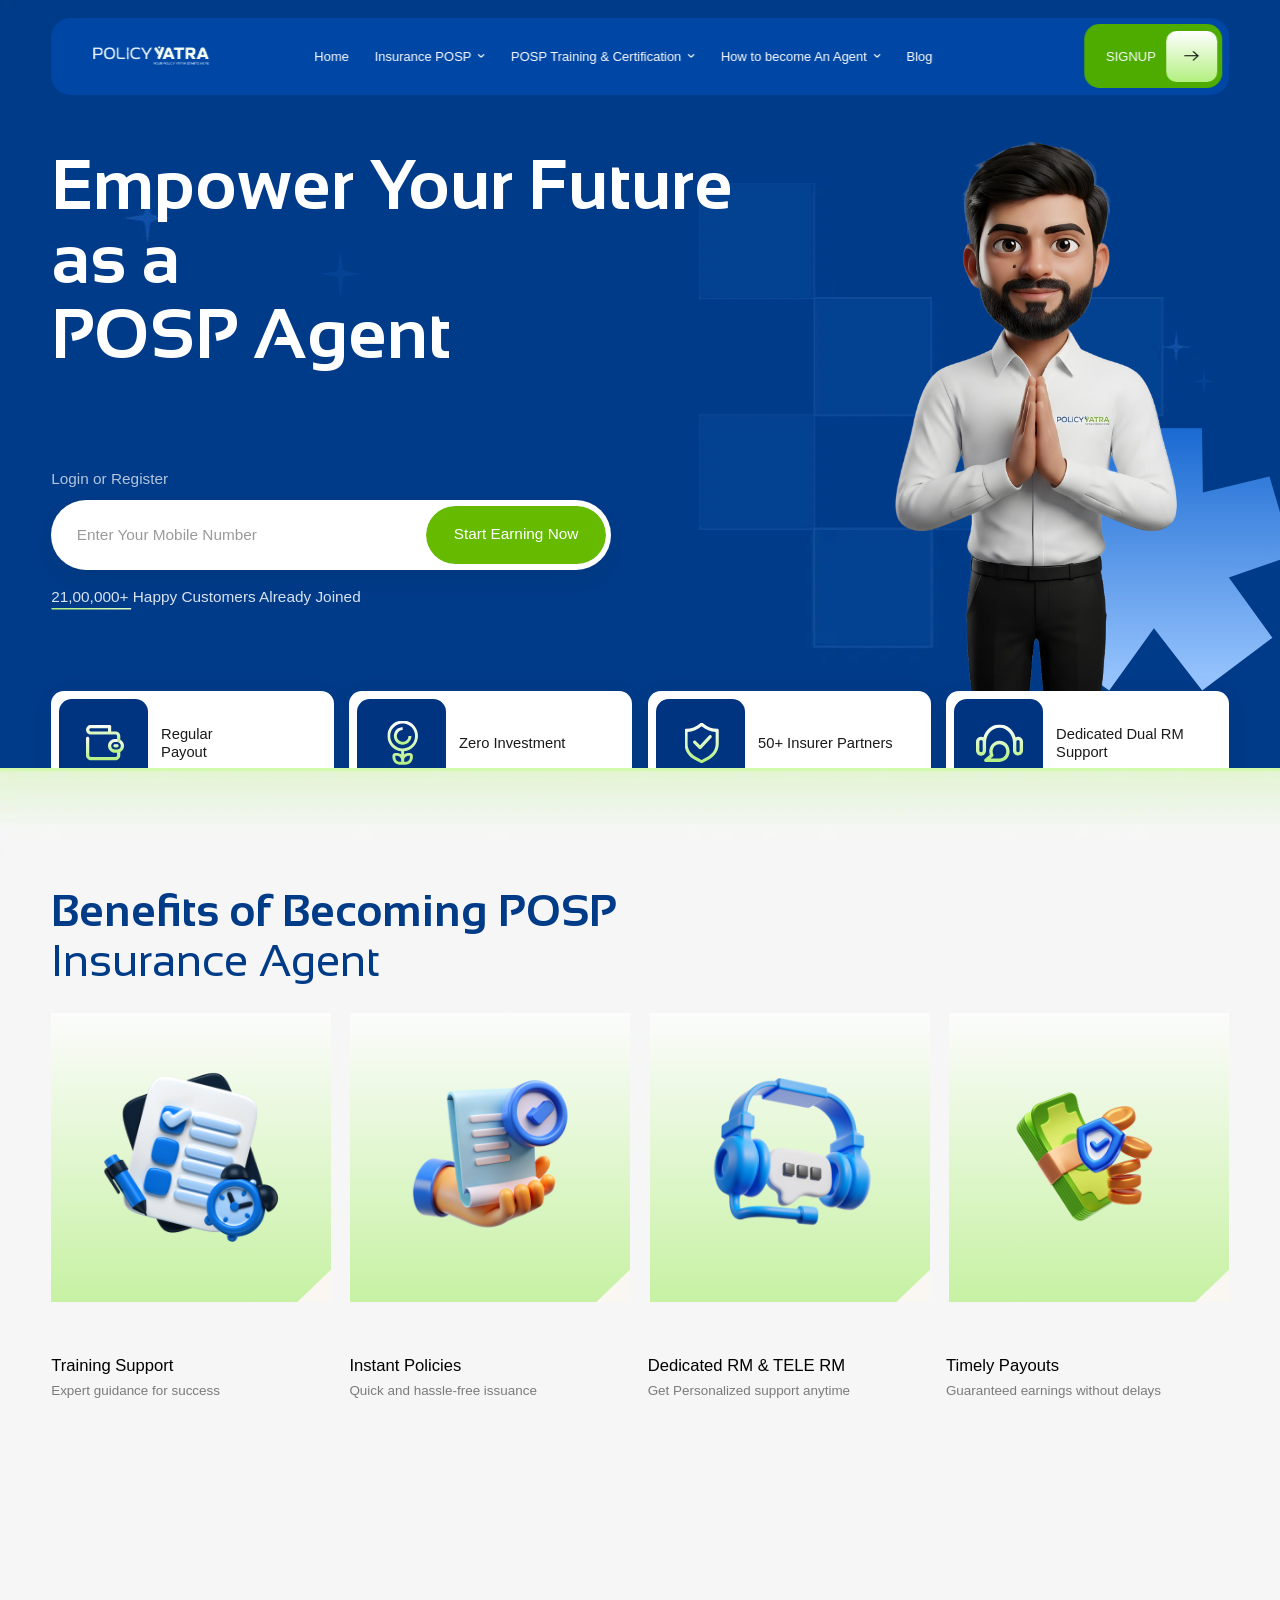
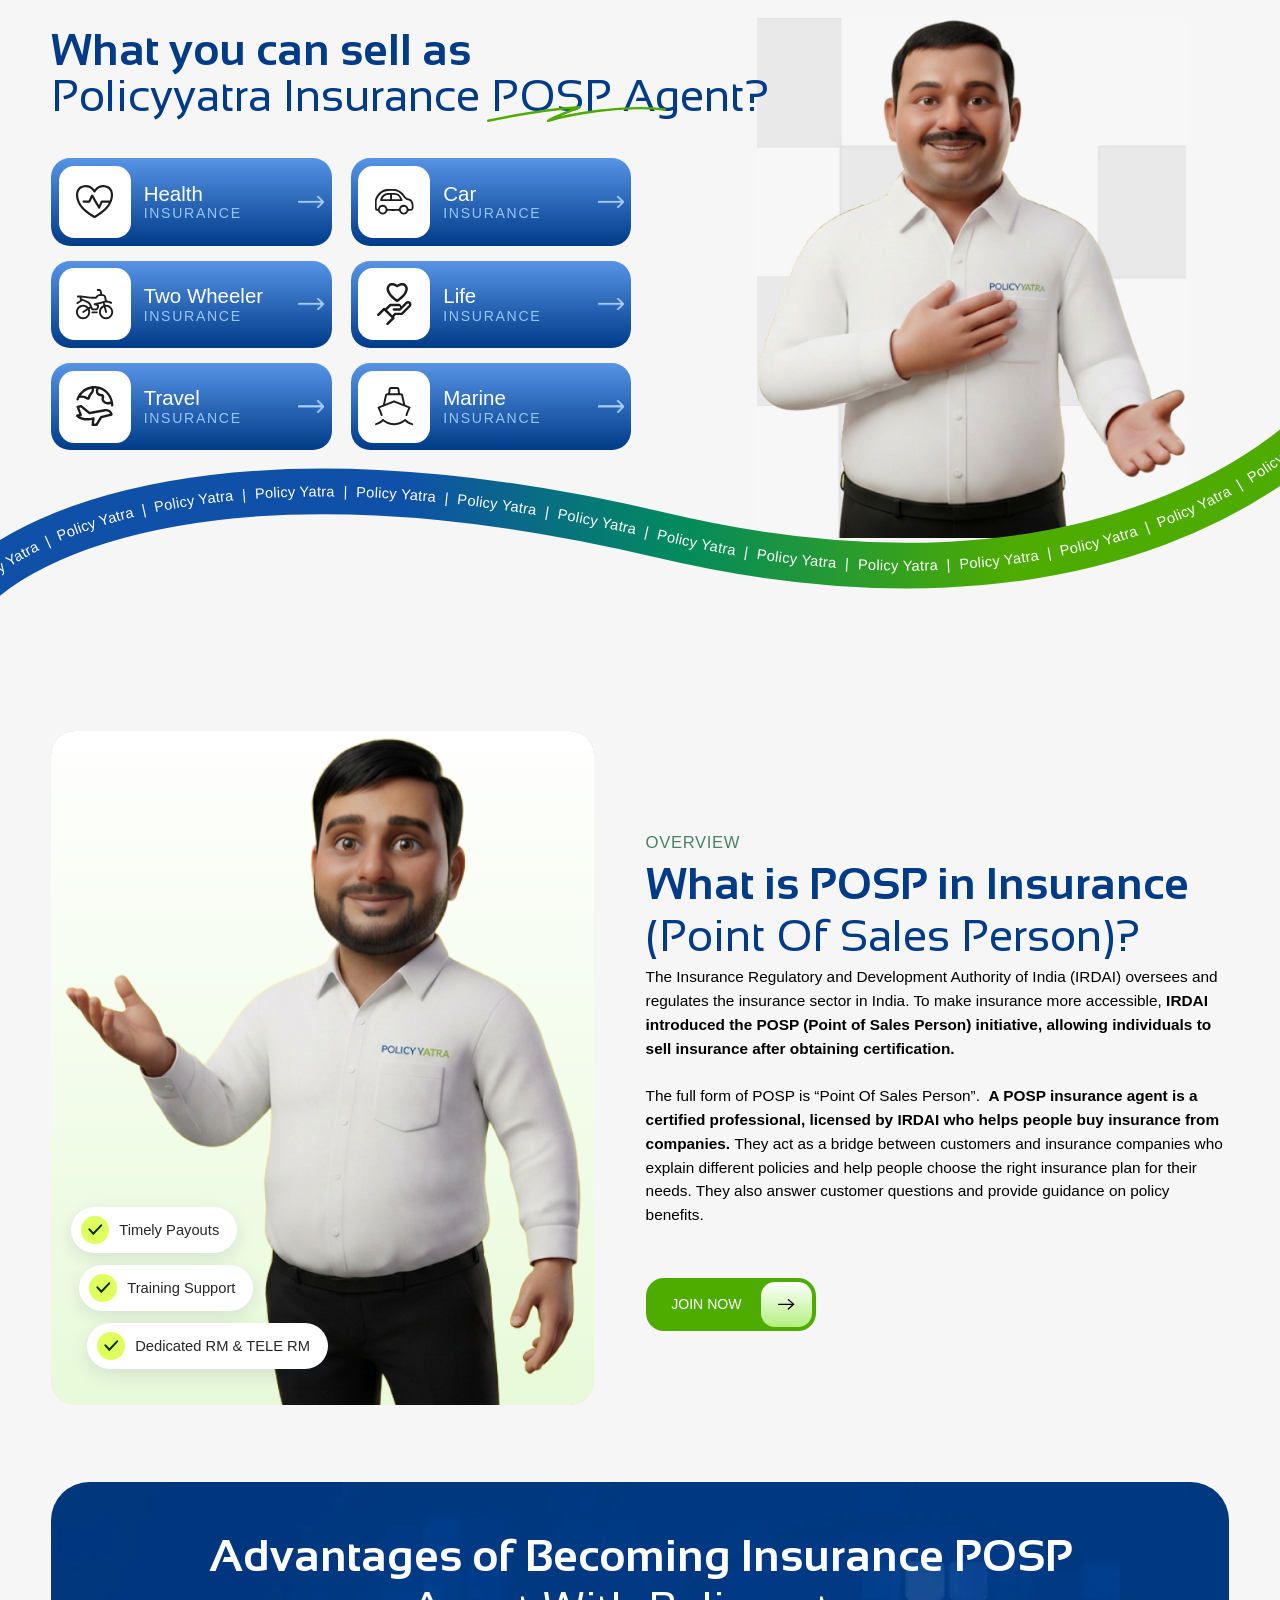
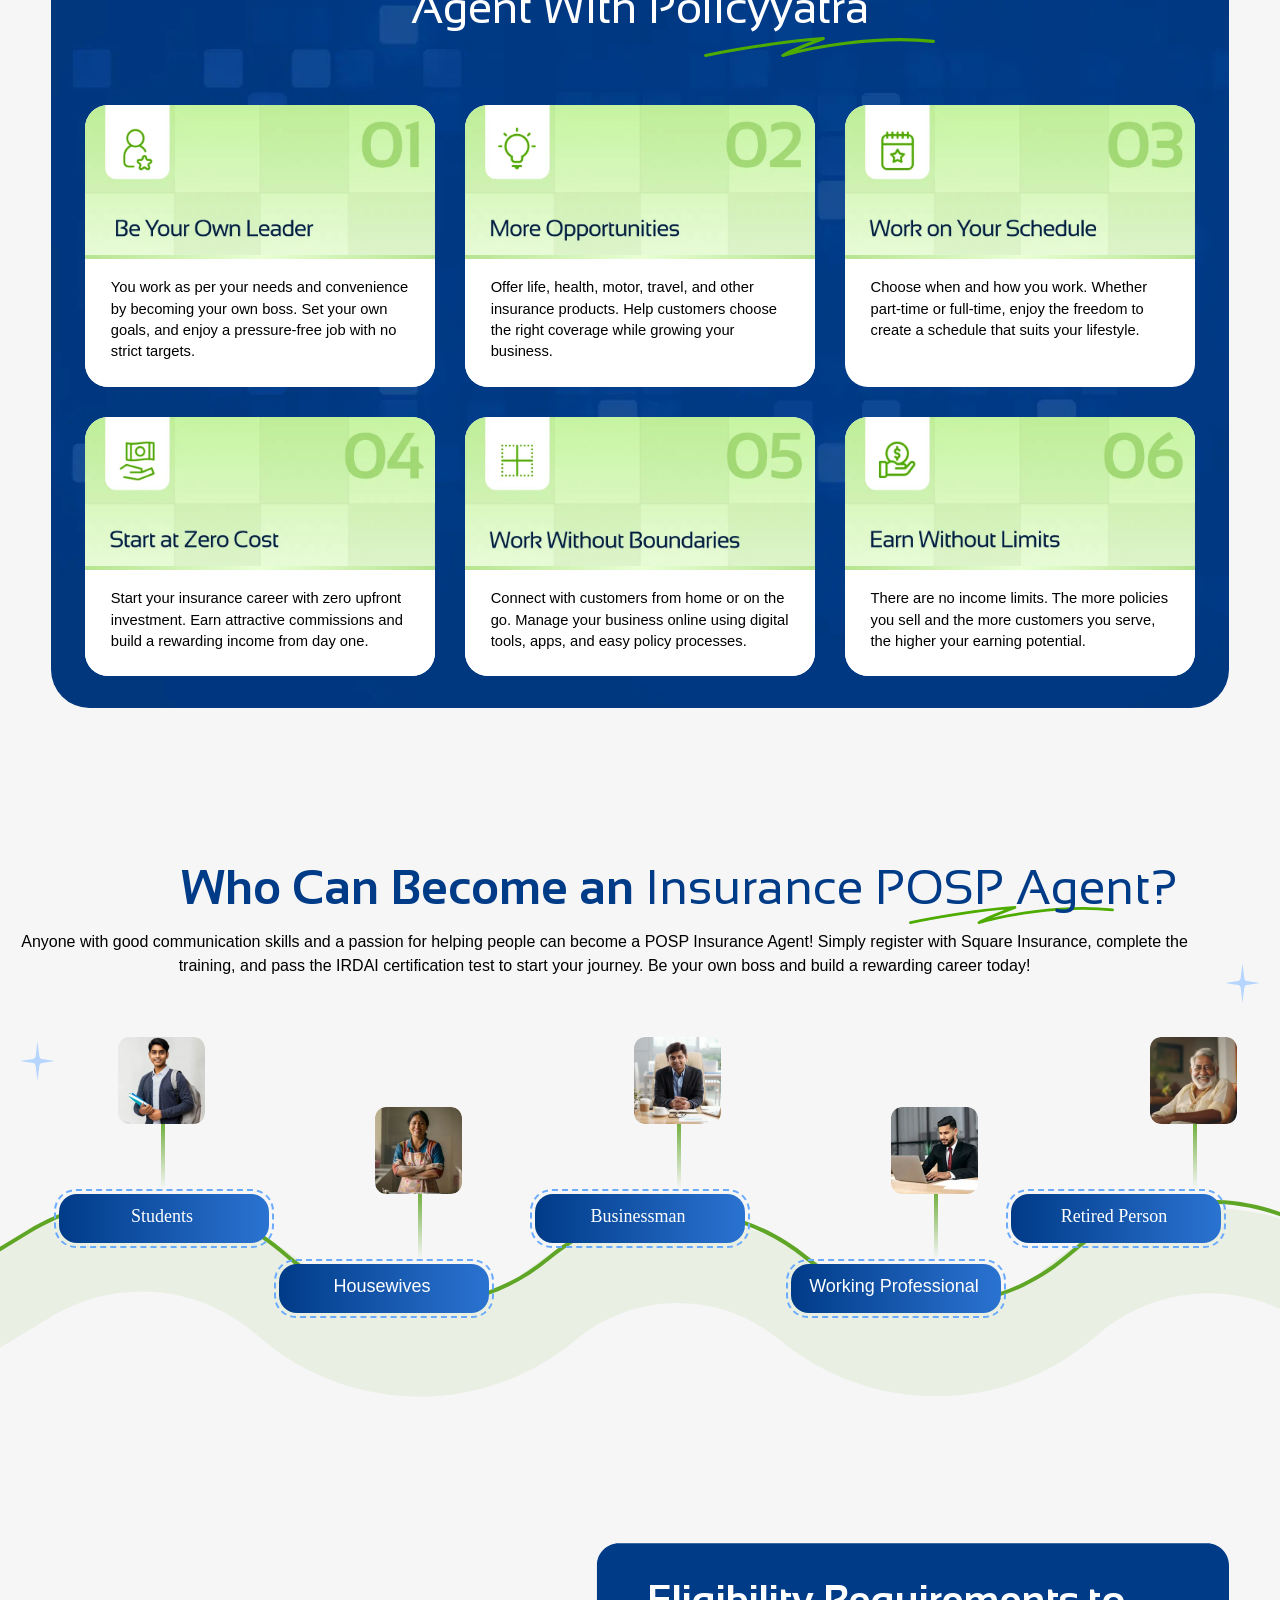
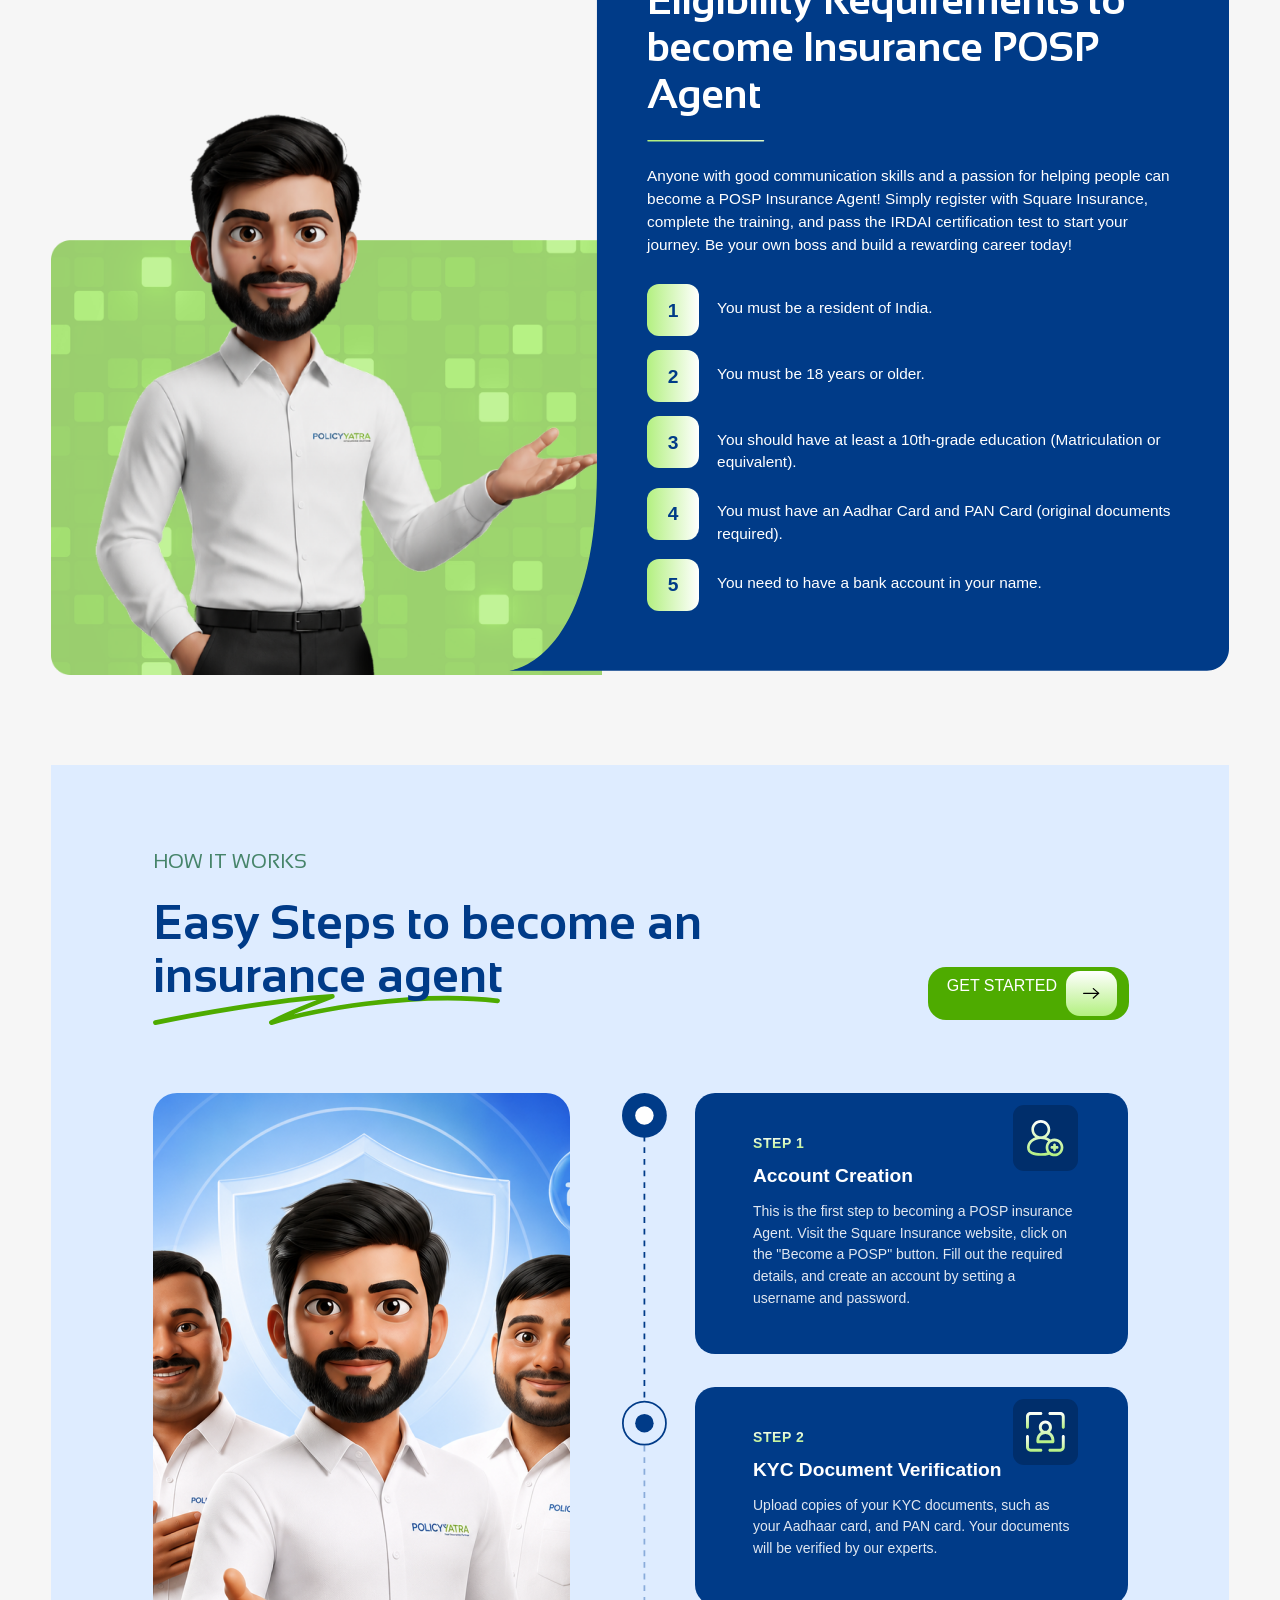
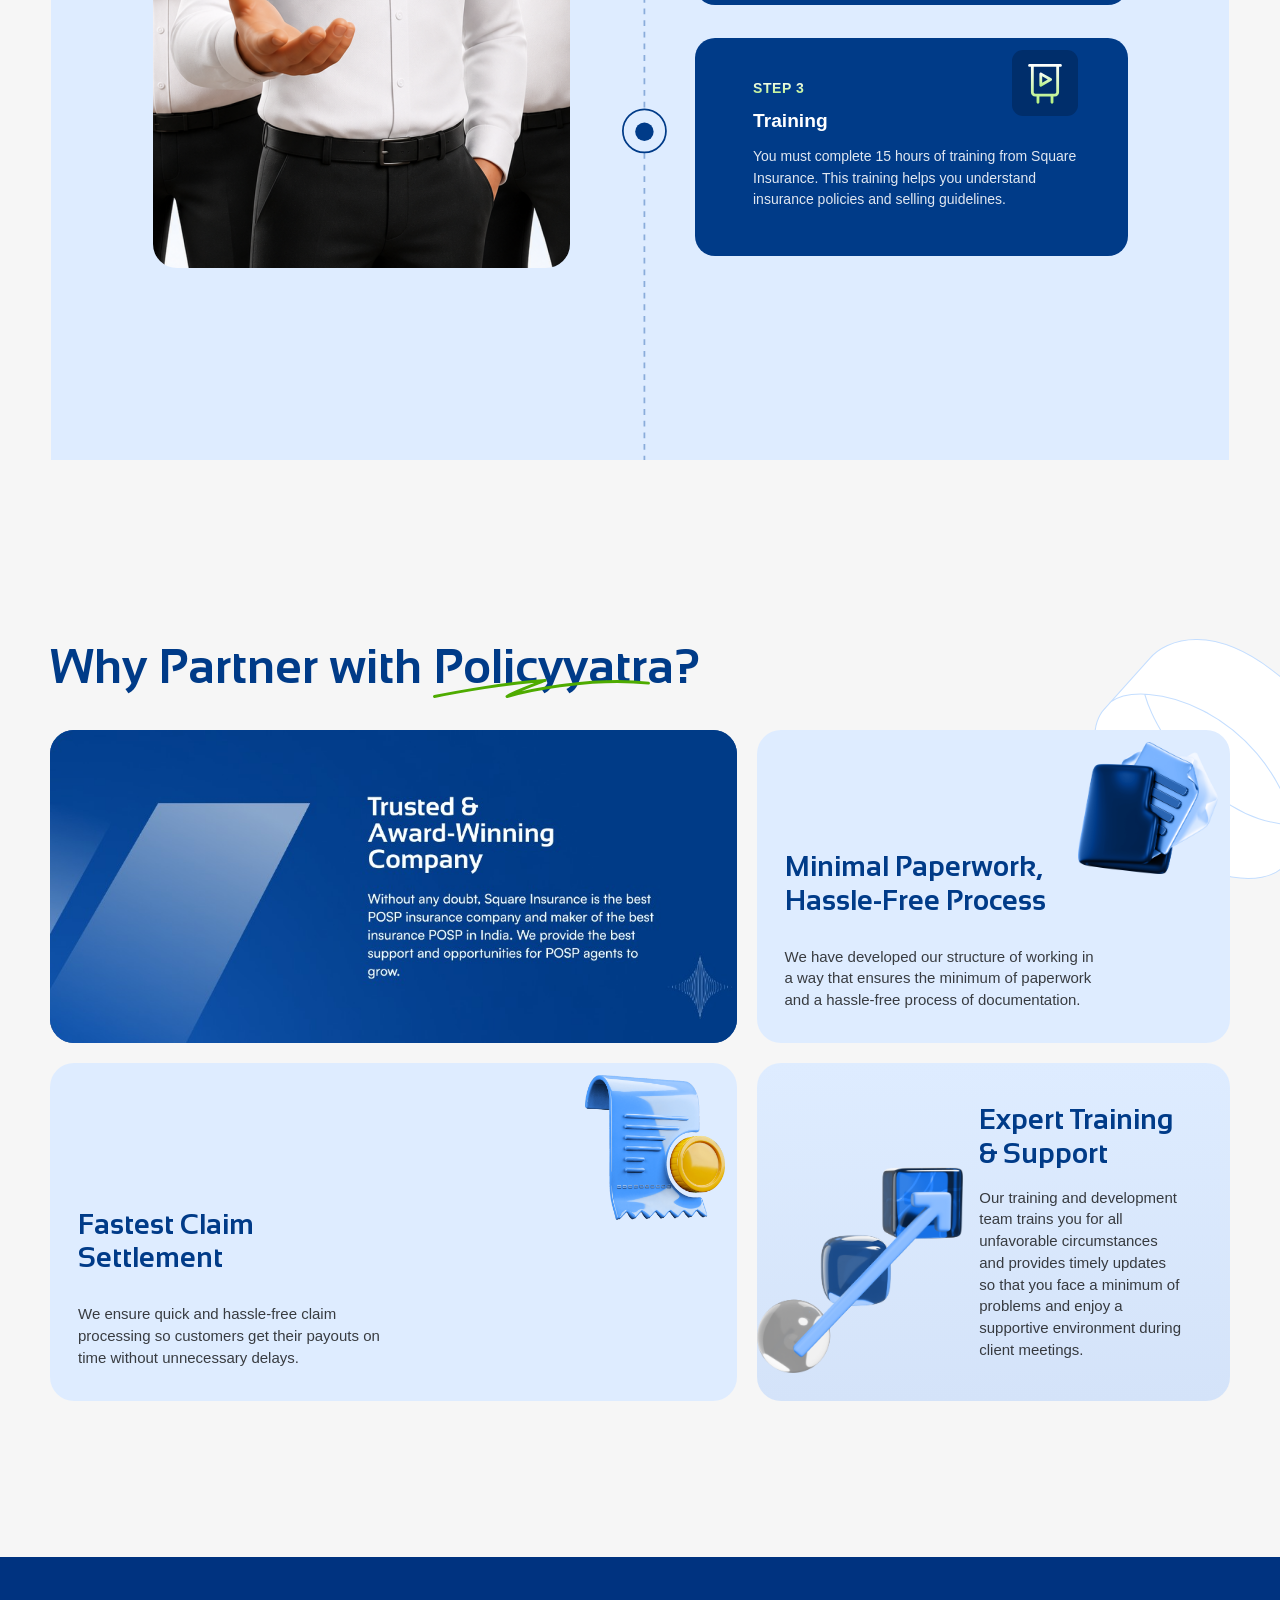
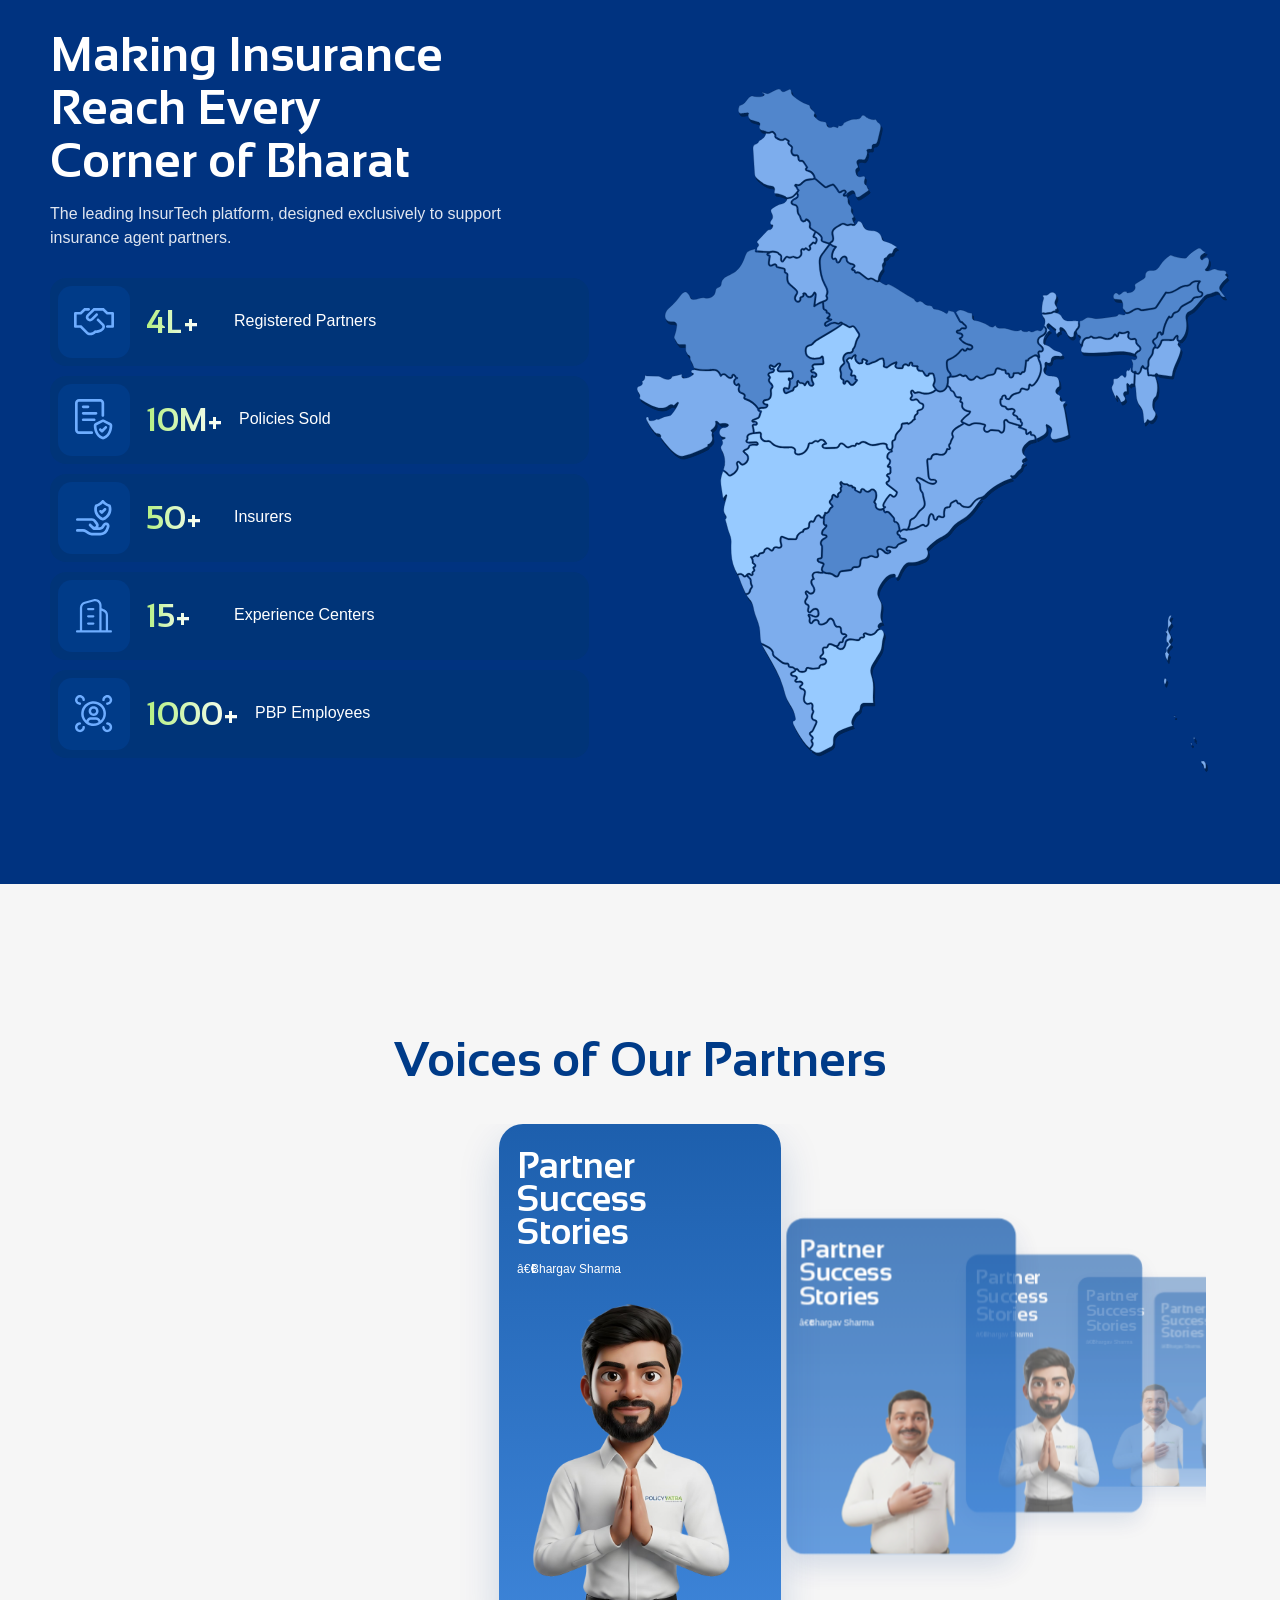
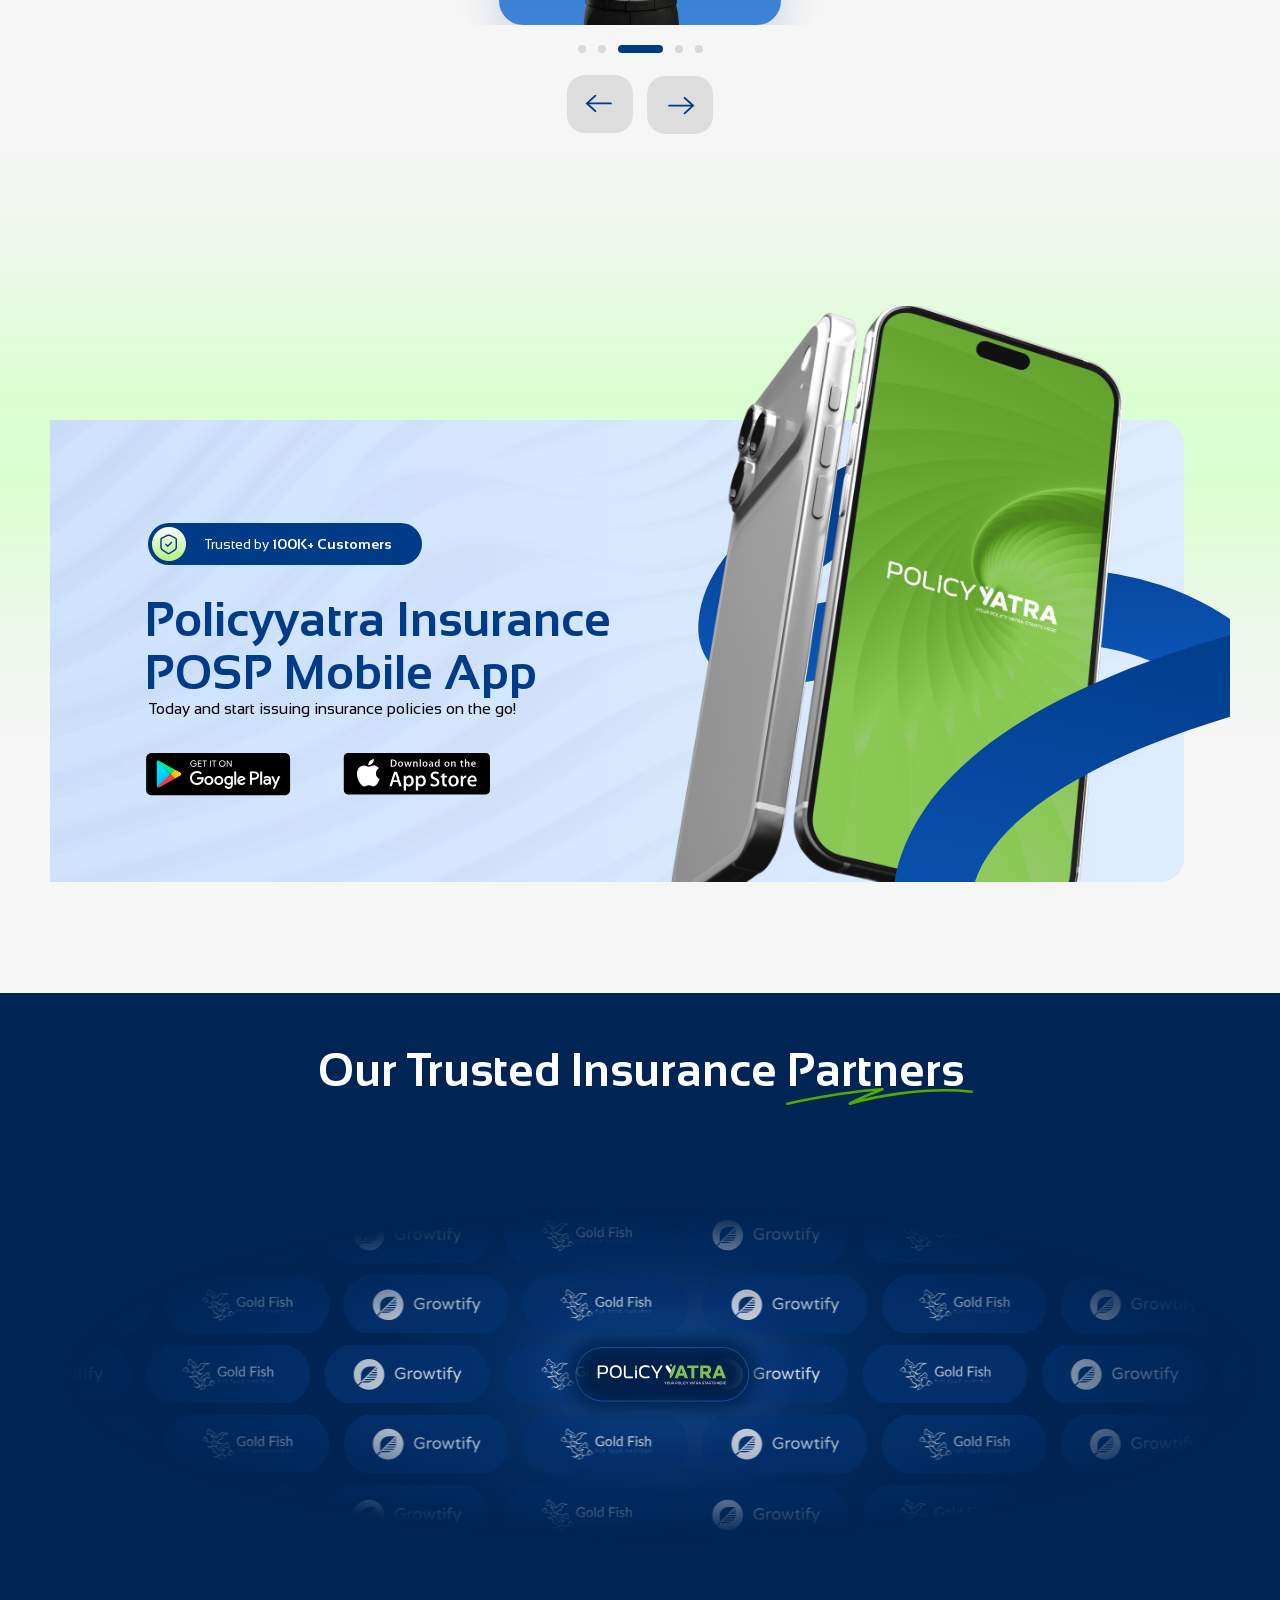
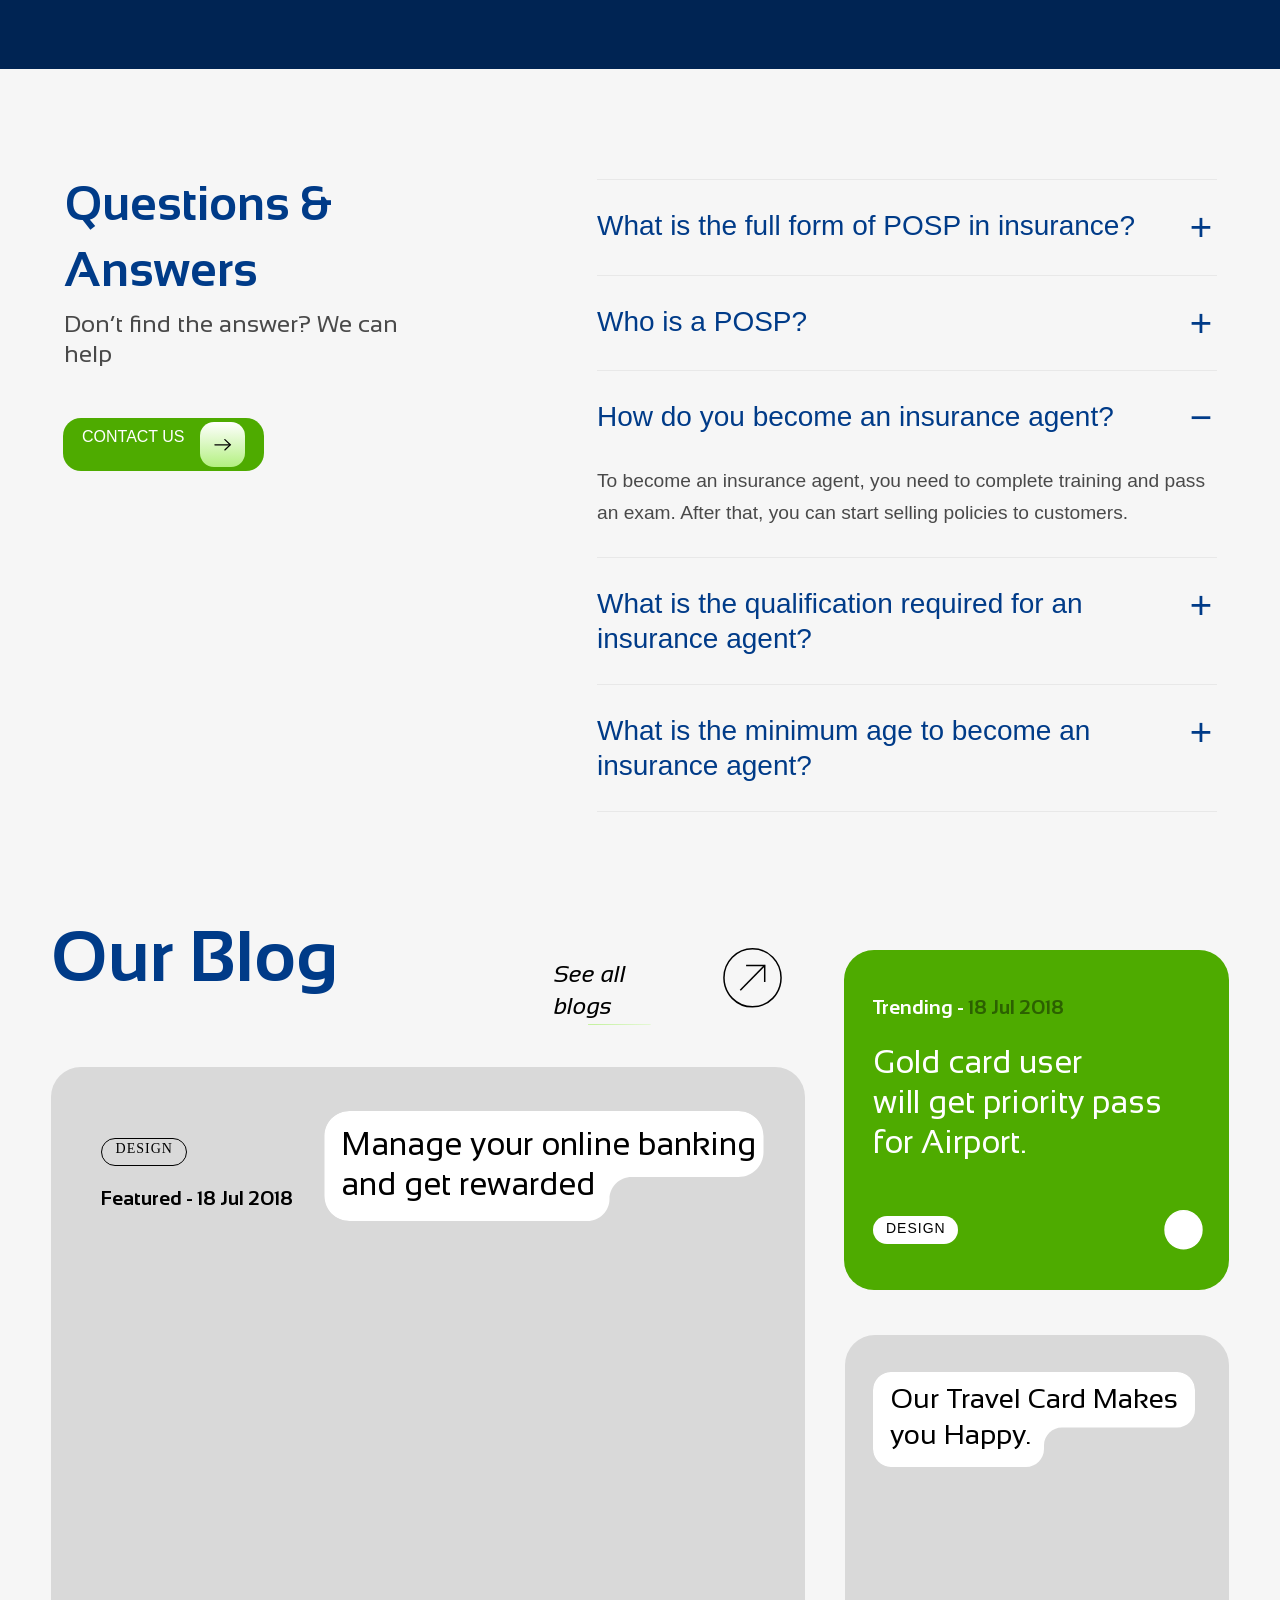
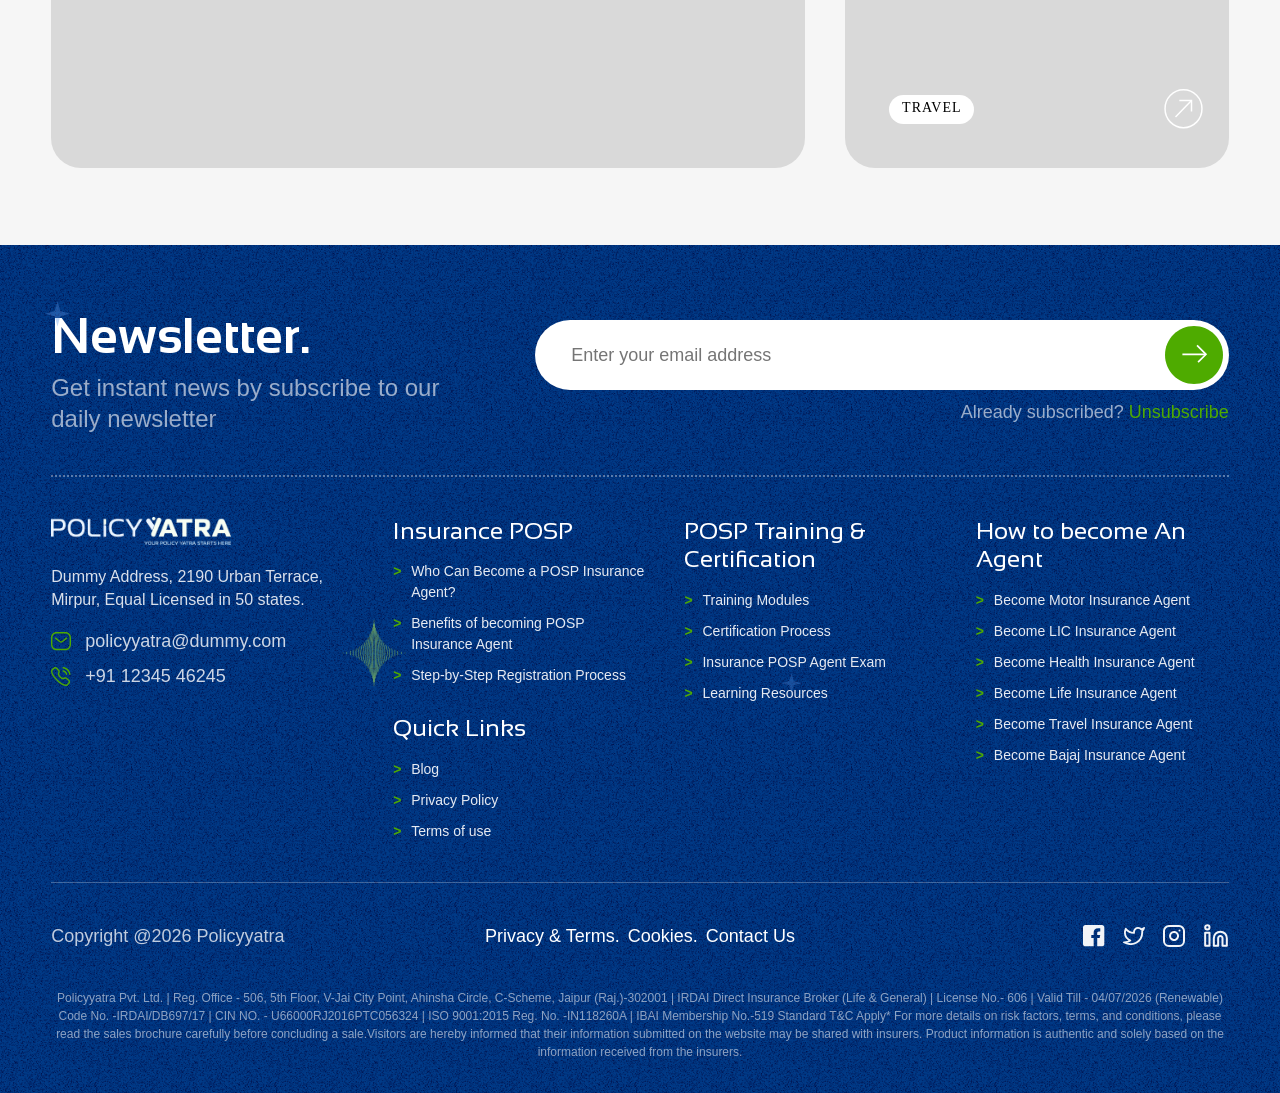
==== commit 371e3cc3: "3rd commit" ====
--- a/index.html
+++ b/index.html
@@ -1069,7 +1069,7 @@
         </section>
       </div>
     </section>
-    <img class="vec-icon12" alt="" src="./public/Vec.svg" /> 
+    <!-- <img class="vec-icon12" alt="" src="./public/Vec.svg" />  -->
 
     <section class="why-and-how">
       <div class="information-block">
--- a/home.css
+++ b/home.css
@@ -2912,21 +2912,23 @@
     display: flex;
     justify-content: center;
     position: relative;
-    overflow: hidden;
-    padding: 0px 24px 80px;
+    overflow: visible;
+    padding: clamp(40px, 5vw, 72px) 24px 80px;
     box-sizing: border-box;
     background: #f6f6f6;
     flex-shrink: 0;
     text-align: left;
     font-family: Sansation, sans-serif;
   }
-  .partner-deco-ring {
+  .partnering-benefits .shape-icon {
     position: absolute;
-    top: -40px;
-    right: -60px;
-    width: min(355px, 45vw);
+    top: clamp(-24px, -1.5vw, 0);
+    right: clamp(-80px, -5vw, -24px);
+    width: min(250px, 42vw);
     height: auto;
-    opacity: 0.9;
+    margin: 0;
+    bottom: auto;
+    object-fit: contain;
     pointer-events: none;
     z-index: 0;
   }
@@ -2956,7 +2958,7 @@
     margin: 0;
     position: relative;
     font-size: clamp(32px, 4vw, 48px);
-    line-height: 1.1;
+    line-height: 1.15;
     font-weight: 700;
     font-family: inherit;
     color: #003b88;
@@ -2971,12 +2973,13 @@
   .partner-title-underline {
     position: absolute;
     left: 0;
-    bottom: -0.12em;
-    width: 100%;
+    right: 0;
+    bottom: -0.08em;
+    width: 81%;
     height: auto;
     display: block;
     pointer-events: none;
-  }
+}
   .partner-bento {
     display: grid;
     grid-template-columns: 1.45fr 1fr;
@@ -2994,11 +2997,9 @@
     grid-column: 1;
     grid-row: 1;
     min-height: 300px;
-    padding: 36px 32px 40px;
+    padding: 0;
     color: #fff;
-    display: flex;
-    align-items: flex-end;
-    justify-content: flex-end;
+    background: #003b88;
   }
   .partner-card__bg {
     position: absolute;
@@ -3006,24 +3007,8 @@
     width: 100%;
     height: 100%;
     object-fit: cover;
+    object-position: left center;
     z-index: 0;
-  }
-  .partner-card__shape {
-    position: absolute;
-    left: -20px;
-    bottom: 0;
-    width: min(55%, 320px);
-    height: auto;
-    object-fit: contain;
-    opacity: 0.85;
-    z-index: 1;
-    pointer-events: none;
-  }
-  .partner-card--featured .partner-card__content {
-    position: relative;
-    z-index: 2;
-    max-width: 340px;
-    margin-left: auto;
   }
   .partner-card__title {
     margin: 0 0 16px;
@@ -3053,12 +3038,7 @@
     z-index: 2;
   }
   .shape-icon {
-    width: 402.2px;
-    height: 313.2px;
-    right: -108.2px;
-    bottom: 6974.8px;
     object-fit: contain;
-    z-index: 1;
   }
   .partner-card--light {
     background: #deecff;
@@ -8066,14 +8046,7 @@
 
   /* Legacy eligibility absolute overrides removed */
 
-  .shape-icon {
-    width: 429.2px;
-    height: 385.2px;
-    right: -108.2px;
-    bottom: 7655.8px;
-    object-fit: contain;
-    z-index: 1;
-  }
+  /* .shape-icon position owned by .partnering-benefits .shape-icon */
 
   /* .vec-icon13 absolute override removed — fluid rule owns it */
   .div3 {
